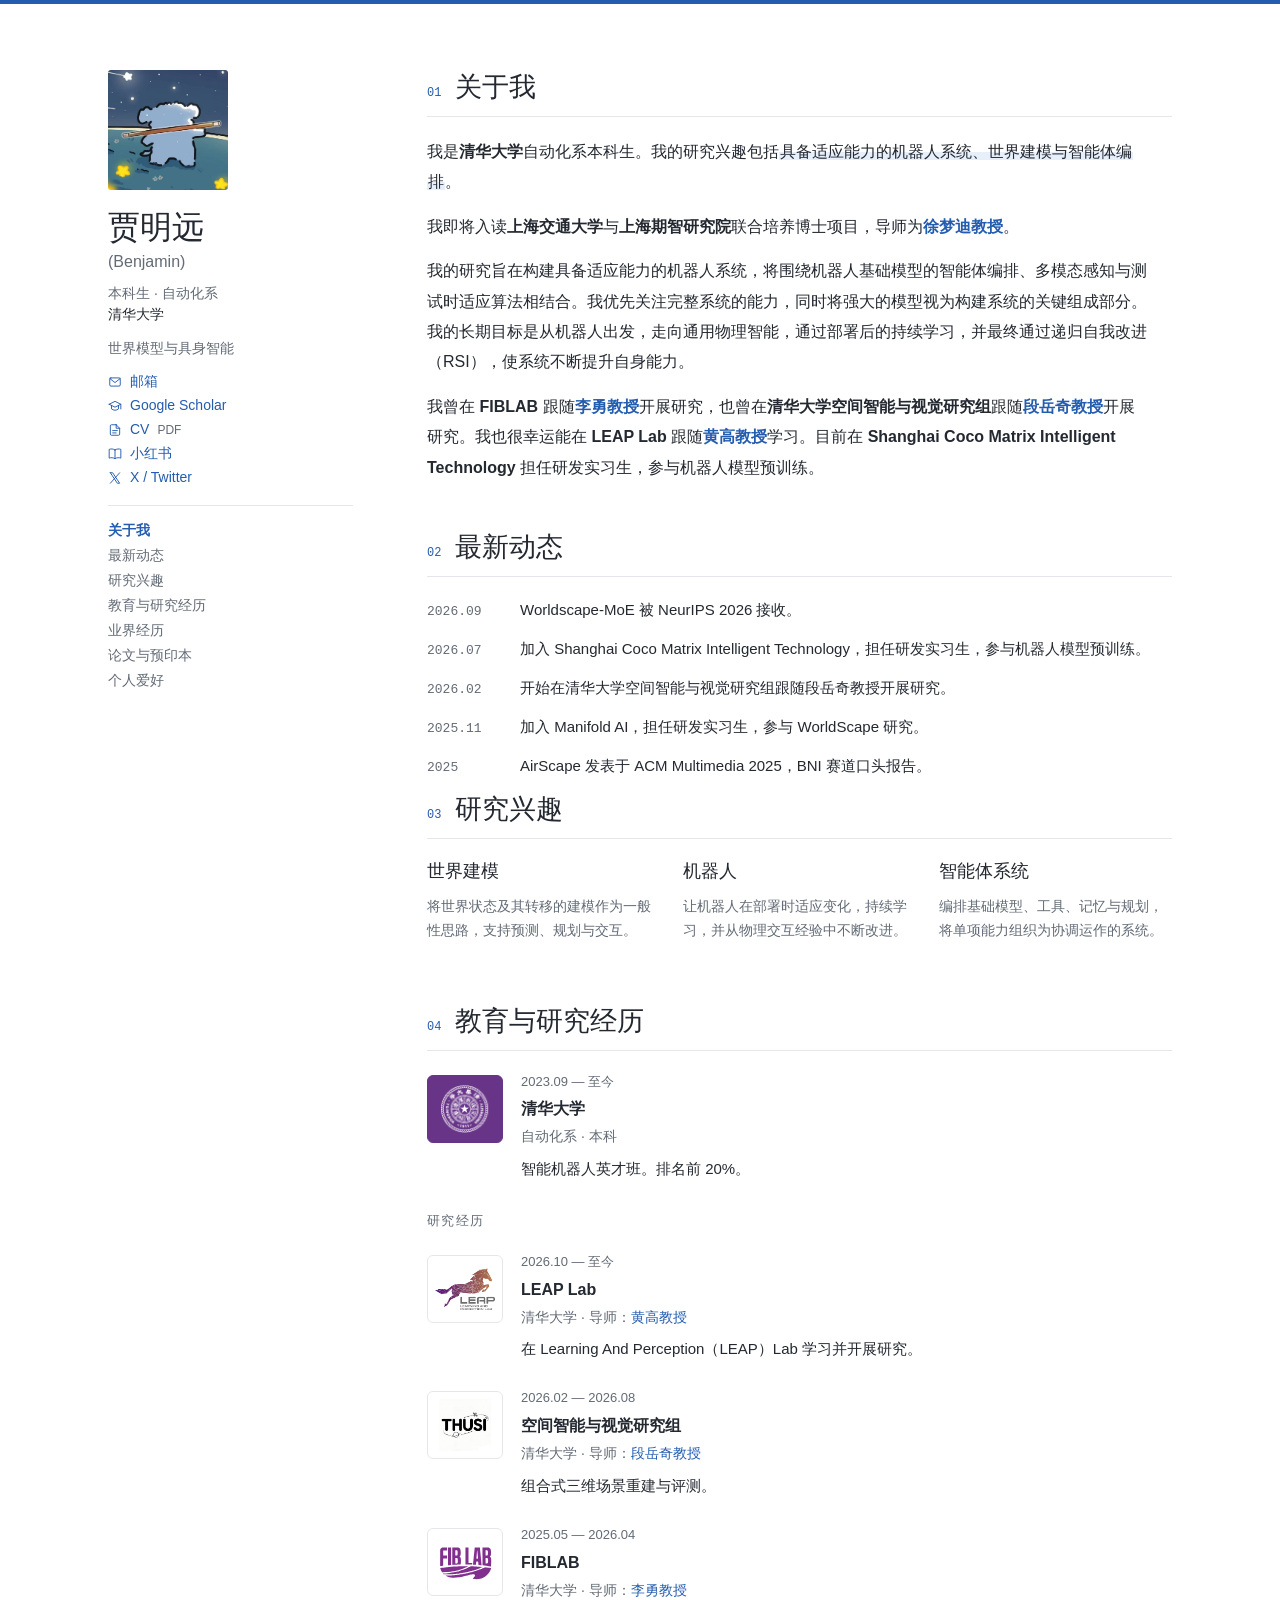
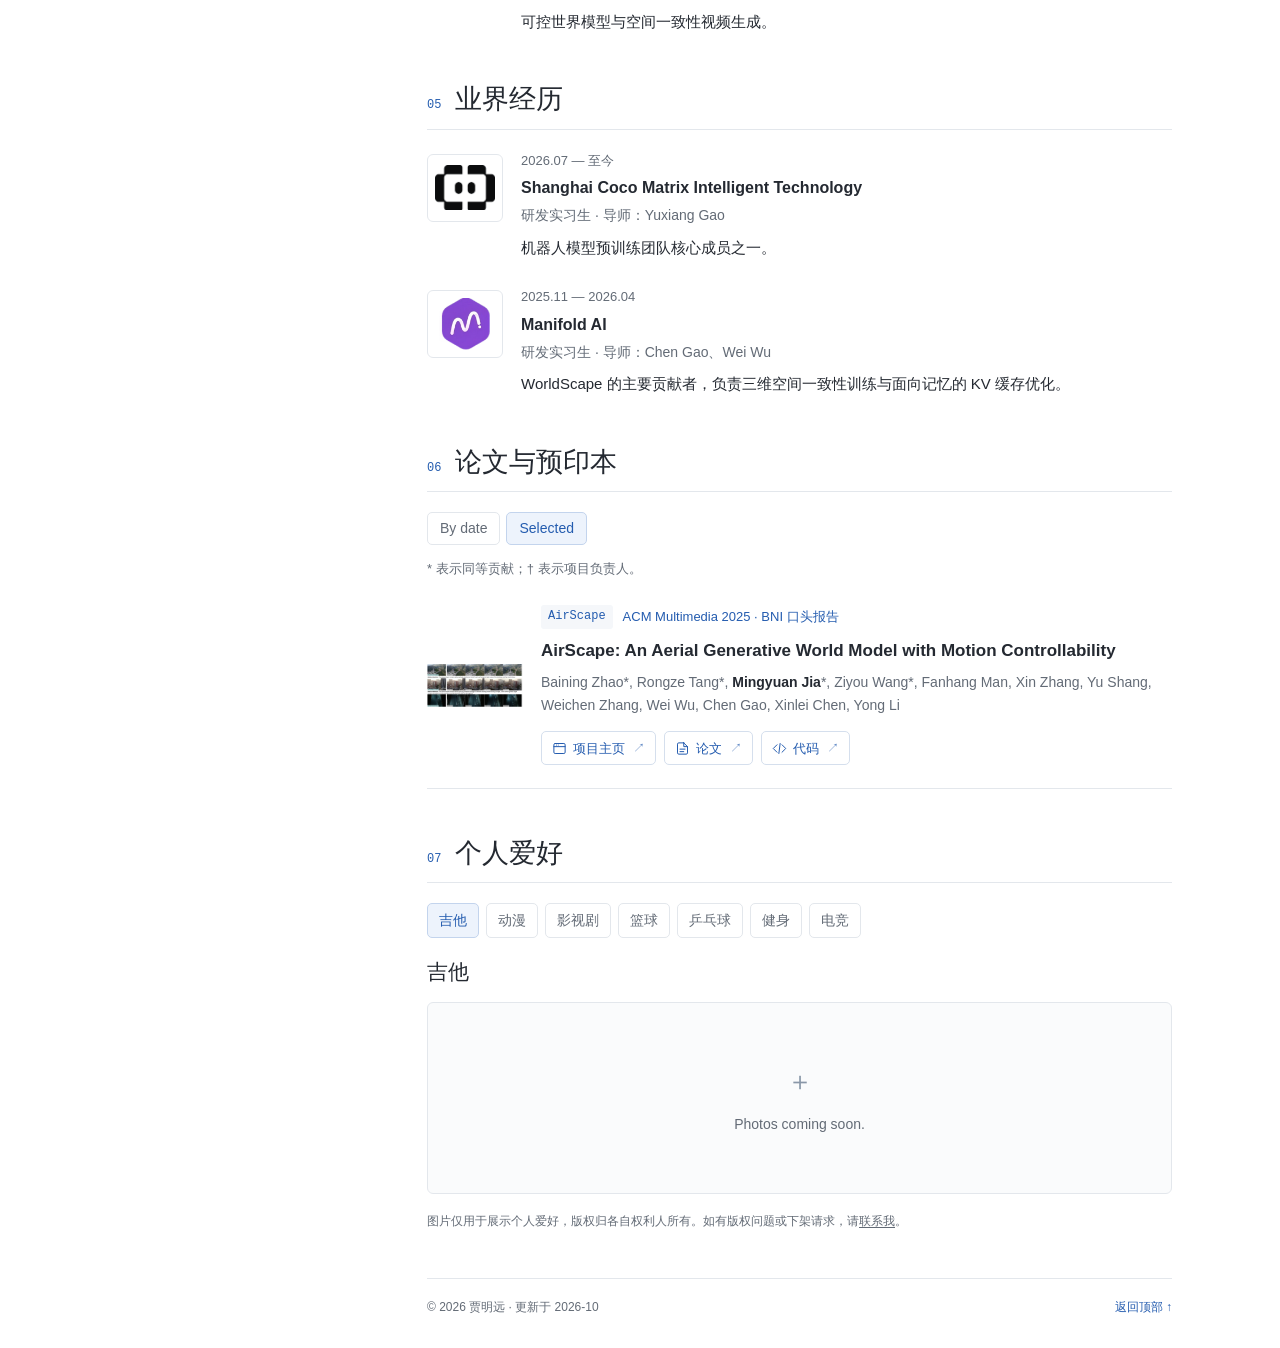
==== zh/index.html @ fd26ef91 "Refine three research interests and shorten descriptions" ====
<!doctype html>
<html lang="zh-CN">
<head>
<meta charset="utf-8"><meta name="viewport" content="width=device-width, initial-scale=1">
<title>Mingyuan Jia · 贾明远</title>
<meta name="description" content="Mingyuan Jia，清华大学自动化系本科生。研究方向：世界模型、具身智能、机器人与表征学习。">
<meta name="theme-color" content="#245caf">
<link rel="canonical" href="https://benjamin0227.github.io/zh/">
<link rel="alternate" hreflang="en" href="https://benjamin0227.github.io/"><link rel="alternate" hreflang="zh-CN" href="https://benjamin0227.github.io/zh/">
<link rel="alternate" hreflang="x-default" href="https://benjamin0227.github.io/">
<link rel="icon" href="../assets/favicon.png" type="image/png" sizes="192x192">
<link rel="icon" href="../favicon.ico" sizes="16x16 32x32 48x48">
<link rel="apple-touch-icon" href="../assets/apple-touch-icon.png" sizes="180x180">
<link rel="stylesheet" href="../assets/style.css?v=ad2fefcfde"><script src="../assets/site.js?v=748e7162e4" defer></script>
</head>
<body class="zh" id="top">
<a class="skip" href="#content">跳至正文</a>
<div class="layout">
<aside class="profile" aria-label="个人信息与导航">
<img class="portrait" src="../assets/portrait.jpg" width="120" height="120" alt="Mingyuan Jia">
<h1>贾明远<span class="preferred-name">(Benjamin)</span></h1>
<p class="bio">本科生 · 自动化系<br><strong>清华大学</strong></p>
<p class="focus">世界模型与具身智能</p>
<div class="contact"><a href="mailto:jmy23@mails.tsinghua.edu.cn"><svg class="contact-icon" viewBox="0 0 24 24" fill="none" stroke="currentColor" stroke-width="1.6" stroke-linecap="round" stroke-linejoin="round" aria-hidden="true" focusable="false"><rect x="3" y="5" width="18" height="14" rx="2"/><path d="m3 6 9 7 9-7"/></svg>邮箱</a><a href="https://scholar.google.com/citations?user=em5g4N8AAAAJ" target="_blank" rel="noopener noreferrer" title="Google Scholar ↗"><svg class="contact-icon" viewBox="0 0 24 24" fill="none" stroke="currentColor" stroke-width="1.6" stroke-linecap="round" stroke-linejoin="round" aria-hidden="true" focusable="false"><path d="m2 9 10-5 10 5-10 5-10-5Zm4 2v6c4 3 8 3 12 0v-6M22 9v8"/></svg>Google Scholar</a><a href="../assets/files/MingyuanJia-CV.pdf" target="_blank" rel="noopener noreferrer" title="CV · PDF ↗"><svg class="contact-icon" viewBox="0 0 24 24" fill="none" stroke="currentColor" stroke-width="1.6" stroke-linecap="round" stroke-linejoin="round" aria-hidden="true" focusable="false"><path d="M14 3H6a2 2 0 0 0-2 2v14a2 2 0 0 0 2 2h12a2 2 0 0 0 2-2V9l-6-6Zm0 0v6h6M8 13h8M8 17h6"/></svg>CV <span class="file-type">PDF</span></a><a href="https://www.xiaohongshu.com/user/profile/6916f0350000000032015033" target="_blank" rel="noopener noreferrer"><svg class="contact-icon" viewBox="0 0 24 24" fill="none" stroke="currentColor" stroke-width="1.6" stroke-linecap="round" stroke-linejoin="round" aria-hidden="true" focusable="false"><path d="M12 5C9 3 5 3 2 4v15c3-1 7-1 10 1 3-2 7-2 10-1V4c-3-1-7-1-10 1Zm0 0v15"/></svg>小红书</a><a href="https://x.com/nROweyUXqf3100" target="_blank" rel="noopener noreferrer"><svg class="contact-icon" viewBox="0 0 24 24" fill="none" stroke="currentColor" stroke-width="1.6" stroke-linecap="round" stroke-linejoin="round" aria-hidden="true" focusable="false"><path d="M4 3h4l12 18h-4L4 3Zm16 0L4 21"/></svg>X / Twitter</a></div>
<nav class="nav" aria-label="章节"><a href="#about">关于我</a><a href="#news">最新动态</a><a href="#interests">研究兴趣</a><a href="#education">教育与研究经历</a><a href="#industry">业界经历</a><a href="#publications">论文与预印本</a><a href="#hobbies">个人爱好</a></nav>
</aside>
<main id="content"><section class="section about" id="about" aria-labelledby="heading-about"><div class="section-head"><span class="num" aria-hidden="true">01</span><h2 id="heading-about">关于我</h2></div><p>我是<strong class="about-institution">清华大学</strong>自动化系本科生。我的研究兴趣包括<mark class="about-interest">具备适应能力的机器人系统、世界建模与智能体编排</mark>。</p><p>我即将入读<strong class="about-institution">上海交通大学</strong>与<strong class="about-institution">上海期智研究院</strong>联合培养博士项目，导师为<a class="about-person" href="https://www.mengdixu.me/" target="_blank" rel="noopener noreferrer">徐梦迪教授</a>。</p><p>我的研究旨在构建<em class="about-idea">具备适应能力的机器人系统</em>，将围绕机器人基础模型的<em class="about-idea">智能体编排</em>、多模态感知与测试时适应算法相结合。我优先关注完整系统的能力，同时将强大的模型视为构建系统的关键组成部分。我的长期目标是从机器人出发，走向通用物理智能，通过<em class="about-idea">部署后的持续学习</em>，并最终通过<em class="about-idea">递归自我改进（RSI）</em>，使系统不断提升自身能力。</p><p>我曾在 <strong class="about-institution">FIBLAB</strong> 跟随<a class="about-person" href="https://fi.ee.tsinghua.edu.cn/~liyong/" target="_blank" rel="noopener noreferrer">李勇教授</a>开展研究，也曾在<strong class="about-institution">清华大学空间智能与视觉研究组</strong>跟随<a class="about-person" href="https://duanyueqi.github.io/" target="_blank" rel="noopener noreferrer">段岳奇教授</a>开展研究。我也很幸运能在 <strong class="about-institution">LEAP Lab</strong> 跟随<a class="about-person" href="https://gaohuang-net.github.io/" target="_blank" rel="noopener noreferrer">黄高教授</a>学习。目前在 <strong class="about-institution">Shanghai Coco Matrix Intelligent Technology</strong> 担任研发实习生，参与机器人模型预训练。</p></section><section class="section news" id="news" aria-labelledby="heading-news"><div class="section-head"><span class="num" aria-hidden="true">02</span><h2 id="heading-news">最新动态</h2></div><ul class="news"><li><time>2026.09</time><p>Worldscape-MoE 被 NeurIPS 2026 接收。</p></li><li><time>2026.07</time><p>加入 Shanghai Coco Matrix Intelligent Technology，担任研发实习生，参与机器人模型预训练。</p></li><li><time>2026.02</time><p>开始在清华大学空间智能与视觉研究组跟随段岳奇教授开展研究。</p></li><li><time>2025.11</time><p>加入 Manifold AI，担任研发实习生，参与 WorldScape 研究。</p></li><li><time>2025</time><p>AirScape 发表于 ACM Multimedia 2025，BNI 赛道口头报告。</p></li></ul></section><section class="section interests" id="interests" aria-labelledby="heading-interests"><div class="section-head"><span class="num" aria-hidden="true">03</span><h2 id="heading-interests">研究兴趣</h2></div><div class="interest-grid"><article><h3>世界建模</h3><p>将世界状态及其转移的建模作为一般性思路，支持预测、规划与交互。</p></article><article><h3>机器人</h3><p>让机器人在部署时适应变化，持续学习，并从物理交互经验中不断改进。</p></article><article><h3>智能体系统</h3><p>编排基础模型、工具、记忆与规划，将单项能力组织为协调运作的系统。</p></article></div></section><section class="section education" id="education" aria-labelledby="heading-education"><div class="section-head"><span class="num" aria-hidden="true">04</span><h2 id="heading-education">教育与研究经历</h2></div><article class="entry"><a class="organization-logo organization-logo--tsinghua" href="https://www.tsinghua.edu.cn/" target="_blank" rel="noopener noreferrer" aria-label="清华大学"><img src="../assets/organizations/tsinghua.png" alt="清华大学标志" width="64" height="64"></a><div class="entry-details"><div class="date">2023.09 — 至今</div><h3>清华大学</h3><p class="subtitle">自动化系 · 本科</p><p>智能机器人英才班。排名前 20%。</p></div></article><h3 class="subheading">研究经历</h3><article class="entry"><a class="organization-logo" href="https://www.leaplab.ai/" target="_blank" rel="noopener noreferrer" aria-label="LEAP Lab"><img src="../assets/organizations/leaplab.png" alt="LEAP Lab标志" width="64" height="64"></a><div class="entry-details"><div class="date">2026.10 — 至今</div><h3>LEAP Lab</h3><p class="subtitle">清华大学 · 导师：<a href="https://gaohuang-net.github.io/" target="_blank" rel="noopener noreferrer">黄高教授</a></p><p>在 Learning And Perception（LEAP）Lab 学习并开展研究。</p></div></article><article class="entry"><a class="organization-logo" href="https://github.com/THU-SI" target="_blank" rel="noopener noreferrer" aria-label="空间智能与视觉研究组"><img src="../assets/organizations/thu-si.png" alt="空间智能与视觉研究组标志" width="64" height="64"></a><div class="entry-details"><div class="date">2026.02 — 2026.08</div><h3>空间智能与视觉研究组</h3><p class="subtitle">清华大学 · 导师：<a href="https://duanyueqi.github.io/" target="_blank" rel="noopener noreferrer">段岳奇教授</a></p><p>组合式三维场景重建与评测。</p></div></article><article class="entry"><a class="organization-logo" href="https://fi.ee.tsinghua.edu.cn/" target="_blank" rel="noopener noreferrer" aria-label="FIBLAB"><img src="../assets/organizations/fiblab.svg" alt="FIBLAB标志" width="64" height="64"></a><div class="entry-details"><div class="date">2025.05 — 2026.04</div><h3>FIBLAB</h3><p class="subtitle">清华大学 · 导师：<a href="https://fi.ee.tsinghua.edu.cn/~liyong/" target="_blank" rel="noopener noreferrer">李勇教授</a></p><p>可控世界模型与空间一致性视频生成。</p></div></article></section><section class="section industry" id="industry" aria-labelledby="heading-industry"><div class="section-head"><span class="num" aria-hidden="true">05</span><h2 id="heading-industry">业界经历</h2></div><article class="entry"><a class="organization-logo" href="https://www.ccmtrx.com/" target="_blank" rel="noopener noreferrer" aria-label="Shanghai Coco Matrix Intelligent Technology"><img src="../assets/organizations/coco-matrix.png" alt="Shanghai Coco Matrix Intelligent Technology标志" width="64" height="64"></a><div class="entry-details"><div class="date">2026.07 — 至今</div><h3>Shanghai Coco Matrix Intelligent Technology</h3><p class="subtitle">研发实习生 · 导师：Yuxiang Gao</p><p>机器人模型预训练团队核心成员之一。</p></div></article><article class="entry"><a class="organization-logo" href="https://manifoldai.cn/" target="_blank" rel="noopener noreferrer" aria-label="Manifold AI"><img src="../assets/organizations/manifold.png" alt="Manifold AI标志" width="64" height="64"></a><div class="entry-details"><div class="date">2025.11 — 2026.04</div><h3>Manifold AI</h3><p class="subtitle">研发实习生 · 导师：Chen Gao、Wei Wu</p><p>WorldScape 的主要贡献者，负责三维空间一致性训练与面向记忆的 KV 缓存优化。</p></div></article></section><section class="section publications" id="publications" aria-labelledby="heading-publications"><div class="section-head"><span class="num" aria-hidden="true">06</span><h2 id="heading-publications">论文与预印本</h2></div><div class="publication-controls" role="group" aria-label="Publication view" hidden><button type="button" data-publication-view="date" aria-pressed="false">By date</button><button type="button" data-publication-view="selected" aria-pressed="false">Selected</button></div><p class="legend">* 表示同等贡献；† 表示项目负责人。</p><div class="publication-list" data-default-view="selected"><article class="paper" data-selected="false" data-selected-order="100"><a class="paper-figure" href="../assets/papers/worldscape.webp" target="_blank" rel="noopener" aria-label="WorldScape · 查看论文配图"><img src="../assets/papers/worldscape.webp" alt="WorldScape 概览图" width="1000" height="338" loading="lazy"></a><div class="paper-details"><div class="paper-top"><span class="paper-key">WorldScape</span><span class="venue">2026 · 研究稿件</span></div><h3>Efficient Real-Time Interactive World Modeling with Versatile Control</h3><p class="authors">Yu Meng*, Chen Gao†, Baining Zhao*, <strong>Mingyuan Jia</strong>*, Rongze Tang, Ziyou Wang, Jianjie Fang, Wan Qin, Yingshan Lei, Jiaao Tang, Jiaao Li, Xin Zhang, Yu Shang, Wei Wu, Xinlei Chen, Xiao-Ping Zhang, Yong Li</p></div></article><article class="paper" data-selected="false" data-selected-order="100"><a class="paper-figure" href="../assets/papers/worldscape-moe.webp" target="_blank" rel="noopener" aria-label="Worldscape-MoE · 查看论文配图"><img src="../assets/papers/worldscape-moe.webp" alt="Worldscape-MoE 概览图" width="1000" height="609" loading="lazy"></a><div class="paper-details"><div class="paper-top"><span class="paper-key">Worldscape-MoE</span><span class="venue">NeurIPS 2026</span></div><h3><a class="paper-title-link" href="https://worldscape-moe.com/" target="_blank" rel="noopener noreferrer" aria-label="Worldscape-MoE: A Unified Mixture-of-Experts World Model for Scalable Heterogeneous Action Control (在新标签页打开)">Worldscape-MoE: A Unified Mixture-of-Experts World Model for Scalable Heterogeneous Action Control</a></h3><p class="authors">Jianjie Fang†*, Yongyan Xu*, Ziyou Wang*, Yuchao Huang, Zhaolu Wang, Rongze Tang, <strong>Mingyuan Jia</strong>, Baining Zhao, Weichen Zhang, Xin Zhang, Haisheng Su, Yu Shang, Chen Gao, Wei Wu, Xinlei Chen, Yong Li</p><div class="paper-links"><a class="resource-link" href="https://worldscape-moe.com/" target="_blank" rel="noopener noreferrer" aria-label="Worldscape-MoE · 项目主页 (在新标签页打开)"><svg class="contact-icon" viewBox="0 0 24 24" fill="none" stroke="currentColor" stroke-width="1.6" stroke-linecap="round" stroke-linejoin="round" aria-hidden="true" focusable="false"><rect x="3" y="4" width="18" height="16" rx="2"/><path d="M3 9h18M7 6.5h.01M10 6.5h.01"/></svg><span>项目主页</span><span class="external-mark" aria-hidden="true">↗</span></a><a class="resource-link" href="https://arxiv.org/abs/2607.03964" target="_blank" rel="noopener noreferrer" aria-label="Worldscape-MoE · 论文 (在新标签页打开)"><svg class="contact-icon" viewBox="0 0 24 24" fill="none" stroke="currentColor" stroke-width="1.6" stroke-linecap="round" stroke-linejoin="round" aria-hidden="true" focusable="false"><path d="M14 3H6a2 2 0 0 0-2 2v14a2 2 0 0 0 2 2h12a2 2 0 0 0 2-2V9l-6-6Zm0 0v6h6M8 13h8M8 17h6"/></svg><span>论文</span><span class="external-mark" aria-hidden="true">↗</span></a><a class="resource-link" href="https://github.com/EmbodiedCity/Worldscape-MoE.code" target="_blank" rel="noopener noreferrer" aria-label="Worldscape-MoE · 代码 (在新标签页打开)"><svg class="contact-icon" viewBox="0 0 24 24" fill="none" stroke="currentColor" stroke-width="1.6" stroke-linecap="round" stroke-linejoin="round" aria-hidden="true" focusable="false"><path d="m8 6-6 6 6 6m8-12 6 6-6 6m-3-14-2 16"/></svg><span>代码</span><span class="external-mark" aria-hidden="true">↗</span></a></div></div></article><article class="paper" data-selected="false" data-selected-order="100"><a class="paper-figure" href="../assets/papers/replicateanyscene.webp" target="_blank" rel="noopener" aria-label="ReplicateAnyScene · 查看论文配图"><img src="../assets/papers/replicateanyscene.webp" alt="ReplicateAnyScene 概览图" width="938" height="535" loading="lazy"></a><div class="paper-details"><div class="paper-top"><span class="paper-key">ReplicateAnyScene</span><span class="venue">2026 · 研究稿件</span></div><h3>ReplicateAnyScene: Zero-Shot Video-to-3D Composition via Textual-Visual-Spatial Alignment</h3><p class="authors">Mingyu Dong*, Chong Xia*, <strong>Mingyuan Jia</strong>*, Weichen Lyu, Long Xu, Zheng Zhu, Yueqi Duan</p></div></article><article class="paper" data-selected="true" data-selected-order="1"><a class="paper-figure" href="../assets/papers/airscape.webp" target="_blank" rel="noopener" aria-label="AirScape · 查看论文配图"><img src="../assets/papers/airscape.webp" alt="AirScape 概览图" width="1000" height="452" loading="lazy"></a><div class="paper-details"><div class="paper-top"><span class="paper-key">AirScape</span><span class="venue">ACM Multimedia 2025 · BNI 口头报告</span></div><h3><a class="paper-title-link" href="https://embodiedcity.github.io/AirScape/" target="_blank" rel="noopener noreferrer" aria-label="AirScape: An Aerial Generative World Model with Motion Controllability (在新标签页打开)">AirScape: An Aerial Generative World Model with Motion Controllability</a></h3><p class="authors">Baining Zhao*, Rongze Tang*, <strong>Mingyuan Jia</strong>*, Ziyou Wang*, Fanhang Man, Xin Zhang, Yu Shang, Weichen Zhang, Wei Wu, Chen Gao, Xinlei Chen, Yong Li</p><div class="paper-links"><a class="resource-link" href="https://embodiedcity.github.io/AirScape/" target="_blank" rel="noopener noreferrer" aria-label="AirScape · 项目主页 (在新标签页打开)"><svg class="contact-icon" viewBox="0 0 24 24" fill="none" stroke="currentColor" stroke-width="1.6" stroke-linecap="round" stroke-linejoin="round" aria-hidden="true" focusable="false"><rect x="3" y="4" width="18" height="16" rx="2"/><path d="M3 9h18M7 6.5h.01M10 6.5h.01"/></svg><span>项目主页</span><span class="external-mark" aria-hidden="true">↗</span></a><a class="resource-link" href="https://arxiv.org/abs/2507.08885" target="_blank" rel="noopener noreferrer" aria-label="AirScape · 论文 (在新标签页打开)"><svg class="contact-icon" viewBox="0 0 24 24" fill="none" stroke="currentColor" stroke-width="1.6" stroke-linecap="round" stroke-linejoin="round" aria-hidden="true" focusable="false"><path d="M14 3H6a2 2 0 0 0-2 2v14a2 2 0 0 0 2 2h12a2 2 0 0 0 2-2V9l-6-6Zm0 0v6h6M8 13h8M8 17h6"/></svg><span>论文</span><span class="external-mark" aria-hidden="true">↗</span></a><a class="resource-link" href="https://github.com/EmbodiedCity/AirScape.code" target="_blank" rel="noopener noreferrer" aria-label="AirScape · 代码 (在新标签页打开)"><svg class="contact-icon" viewBox="0 0 24 24" fill="none" stroke="currentColor" stroke-width="1.6" stroke-linecap="round" stroke-linejoin="round" aria-hidden="true" focusable="false"><path d="m8 6-6 6 6 6m8-12 6 6-6 6m-3-14-2 16"/></svg><span>代码</span><span class="external-mark" aria-hidden="true">↗</span></a></div></div></article></div><p class="publication-empty" hidden>No selected publications yet.</p></section><section class="section hobbies" id="hobbies" aria-labelledby="heading-hobbies"><div class="section-head"><span class="num" aria-hidden="true">07</span><h2 id="heading-hobbies">个人爱好</h2></div><div class="hobby-tabs" role="tablist" aria-label="Hobbies"><button type="button" role="tab" id="hobby-tab-guitar" aria-controls="hobby-panel-guitar" aria-selected="true" tabindex="0">吉他</button><button type="button" role="tab" id="hobby-tab-anime" aria-controls="hobby-panel-anime" aria-selected="false" tabindex="-1">动漫</button><button type="button" role="tab" id="hobby-tab-film-tv" aria-controls="hobby-panel-film-tv" aria-selected="false" tabindex="-1">影视剧</button><button type="button" role="tab" id="hobby-tab-basketball" aria-controls="hobby-panel-basketball" aria-selected="false" tabindex="-1">篮球</button><button type="button" role="tab" id="hobby-tab-table-tennis" aria-controls="hobby-panel-table-tennis" aria-selected="false" tabindex="-1">乒乓球</button><button type="button" role="tab" id="hobby-tab-fitness" aria-controls="hobby-panel-fitness" aria-selected="false" tabindex="-1">健身</button><button type="button" role="tab" id="hobby-tab-esports" aria-controls="hobby-panel-esports" aria-selected="false" tabindex="-1">电竞</button></div><div class="hobby-panel" role="tabpanel" id="hobby-panel-guitar" aria-labelledby="hobby-tab-guitar" tabindex="0"><h3>吉他</h3><div class="hobby-stage"><div class="hobby-empty"><span aria-hidden="true">＋</span><p>Photos coming soon.</p></div><div class="hobby-pagination"><button type="button" data-step="-1" aria-label="Previous photo" disabled>‹</button><span class="hobby-count" role="status" aria-live="polite">0 / 0</span><button type="button" data-step="1" aria-label="Next photo" disabled>›</button></div></div></div><div class="hobby-panel" role="tabpanel" id="hobby-panel-anime" aria-labelledby="hobby-tab-anime" tabindex="0" hidden><h3>动漫</h3><div class="hobby-stage"><figure class="hobby-slide"><img src="../assets/hobbies/bocchi-the-rock.png" alt="孤独摇滚乐队成员" loading="lazy"></figure><figure class="hobby-slide" hidden><img src="../assets/hobbies/sword-art-online.png" alt="刀剑神域插画" loading="lazy"></figure><div class="hobby-pagination"><button type="button" data-step="-1" aria-label="Previous photo" disabled>‹</button><span class="hobby-count" role="status" aria-live="polite">1 / 2</span><button type="button" data-step="1" aria-label="Next photo" disabled>›</button></div></div></div><div class="hobby-panel" role="tabpanel" id="hobby-panel-film-tv" aria-labelledby="hobby-tab-film-tv" tabindex="0" hidden><h3>影视剧</h3><div class="hobby-stage"><figure class="hobby-slide"><img src="../assets/hobbies/person-of-interest.png" alt="疑犯追踪角色海报" loading="lazy"></figure><figure class="hobby-slide" hidden><img src="../assets/hobbies/interstellar.png" alt="星际穿越冰雪星球上的宇航员" loading="lazy"></figure><div class="hobby-pagination"><button type="button" data-step="-1" aria-label="Previous photo" disabled>‹</button><span class="hobby-count" role="status" aria-live="polite">1 / 2</span><button type="button" data-step="1" aria-label="Next photo" disabled>›</button></div></div></div><div class="hobby-panel" role="tabpanel" id="hobby-panel-basketball" aria-labelledby="hobby-tab-basketball" tabindex="0" hidden><h3>篮球</h3><div class="hobby-stage"><div class="hobby-empty"><span aria-hidden="true">＋</span><p>Photos coming soon.</p></div><div class="hobby-pagination"><button type="button" data-step="-1" aria-label="Previous photo" disabled>‹</button><span class="hobby-count" role="status" aria-live="polite">0 / 0</span><button type="button" data-step="1" aria-label="Next photo" disabled>›</button></div></div></div><div class="hobby-panel" role="tabpanel" id="hobby-panel-table-tennis" aria-labelledby="hobby-tab-table-tennis" tabindex="0" hidden><h3>乒乓球</h3><div class="hobby-stage"><div class="hobby-empty"><span aria-hidden="true">＋</span><p>Photos coming soon.</p></div><div class="hobby-pagination"><button type="button" data-step="-1" aria-label="Previous photo" disabled>‹</button><span class="hobby-count" role="status" aria-live="polite">0 / 0</span><button type="button" data-step="1" aria-label="Next photo" disabled>›</button></div></div></div><div class="hobby-panel" role="tabpanel" id="hobby-panel-fitness" aria-labelledby="hobby-tab-fitness" tabindex="0" hidden><h3>健身</h3><div class="hobby-stage"><div class="hobby-empty"><span aria-hidden="true">＋</span><p>Photos coming soon.</p></div><div class="hobby-pagination"><button type="button" data-step="-1" aria-label="Previous photo" disabled>‹</button><span class="hobby-count" role="status" aria-live="polite">0 / 0</span><button type="button" data-step="1" aria-label="Next photo" disabled>›</button></div></div></div><div class="hobby-panel" role="tabpanel" id="hobby-panel-esports" aria-labelledby="hobby-tab-esports" tabindex="0" hidden><h3>电竞</h3><div class="hobby-stage"><figure class="hobby-slide"><img src="../assets/hobbies/valorant.png" alt="无畏契约角色插画" loading="lazy"></figure><figure class="hobby-slide" hidden><img src="../assets/hobbies/league-of-legends.png" alt="英雄联盟角色插画" loading="lazy"></figure><figure class="hobby-slide" hidden><img src="../assets/hobbies/wuthering-waves.png" alt="鸣潮角色插画" loading="lazy"></figure><div class="hobby-pagination"><button type="button" data-step="-1" aria-label="Previous photo" disabled>‹</button><span class="hobby-count" role="status" aria-live="polite">1 / 3</span><button type="button" data-step="1" aria-label="Next photo" disabled>›</button></div></div></div><p class="hobby-notice">图片仅用于展示个人爱好，版权归各自权利人所有。如有版权问题或下架请求，请<a href="mailto:jmy23@mails.tsinghua.edu.cn">联系我</a>。</p></section>
<footer><span>© 2026 贾明远 · 更新于 2026-10</span><a href="#top">返回顶部 ↑</a></footer>
</main></div></body></html>
---- assets/style.css ----
:root{--ink:#242931;--muted:#636b76;--blue:#245caf;--line:#e3e7ec;--soft:#f5f7fa;--serif:Georgia,'Songti SC','Noto Serif CJK SC',serif;--sans:-apple-system,BlinkMacSystemFont,'Segoe UI','PingFang SC','Microsoft YaHei',sans-serif}*{box-sizing:border-box}html{scroll-behavior:smooth;scroll-padding-top:35px}body{margin:0;background:#fff;color:var(--ink);font:16px/1.75 var(--sans);border-top:4px solid var(--blue)}a{color:var(--blue);text-decoration:none;text-underline-offset:4px}a:hover{text-decoration:underline}a:focus-visible,button:focus-visible{outline:2px solid var(--blue);outline-offset:5px}.skip{position:absolute;left:20px;top:-100px;background:white;z-index:10;padding:8px}.skip:focus{top:8px}.layout{max-width:1140px;margin:auto;display:grid;grid-template-columns:245px minmax(0,1fr);gap:74px;padding:66px 38px 0}.profile{position:sticky;top:40px;align-self:start}.portrait{width:120px;height:120px;object-fit:cover;display:block;border-radius:3px;margin:0 0 22px}h1{font:normal 32px/1.25 var(--serif);margin:0 0 13px;letter-spacing:-.8px}.bio{font-size:14px;line-height:1.8;color:var(--muted);margin:0}.bio strong{color:var(--ink);font-weight:500}.focus{font-size:14px;color:var(--muted);line-height:1.65;margin:18px 0}.contact{display:flex;flex-direction:column;align-items:flex-start;gap:6px;font-size:14px}.nav{border-top:1px solid var(--line);padding-top:21px;margin-top:25px;display:flex;flex-direction:column;gap:8px;font-size:14px}.nav a{color:var(--muted);width:fit-content}.nav a:hover,.nav a.active{color:var(--blue)}.nav a.active{font-weight:600}.languages{display:flex;gap:0;align-items:center;font-size:14px;margin-top:30px}.languages a,.languages span{padding:3px 10px;border:1px solid var(--line)}.languages a:first-child,.languages span:first-child{border-radius:4px 0 0 4px}.languages a:last-child,.languages span:last-child{border-radius:0 4px 4px 0;border-left:0}.languages span{background:var(--blue);border-color:var(--blue);color:white}.section{margin-bottom:47px;scroll-margin-top:35px}.section-head{display:flex;align-items:baseline;gap:14px;border-bottom:1px solid var(--line);padding-bottom:11px;margin-bottom:20px}.section-head .num{font:12px/1.5 ui-monospace,SFMono-Regular,monospace;color:var(--blue)}h2{font:normal 27px/1.3 var(--serif);margin:0}p{margin:0 0 14px}.about p{max-width:720px}.news{list-style:none;padding:0;margin:0}.news li{display:grid;grid-template-columns:78px minmax(0,1fr);gap:15px;margin-bottom:12px}.news time{font:13px/1.85 ui-monospace,SFMono-Regular,monospace;color:var(--muted);padding-top:3px}.news p{margin:0;font-size:15px}.entry{position:relative;margin:0 0 25px;padding-left:18px;border-left:2px solid var(--line)}.entry h3{font-size:16px;line-height:1.5;margin:4px 0 3px;font-weight:600}.entry .date{font-size:13px;color:var(--muted)}.entry .subtitle{font-size:14px;color:var(--muted);margin:0 0 7px}.entry p{font-size:15px;margin:0}.subheading{font-size:13px;text-transform:uppercase;letter-spacing:1.3px;color:var(--muted);margin:28px 0 18px;font-weight:500}.paper{padding:0 0 23px;margin-bottom:24px;border-bottom:1px solid var(--line)}.paper:last-child{border-bottom:0;margin-bottom:0;padding-bottom:0}.paper-top{display:flex;align-items:center;gap:10px;flex-wrap:wrap;font-size:13px;margin-bottom:9px}.paper-key{font:12px/1.6 ui-monospace,SFMono-Regular,monospace;background:var(--soft);color:var(--blue);padding:2px 7px;border-radius:3px}.venue{color:var(--blue)}.paper h3{font-size:17px;line-height:1.5;margin:0 0 8px;font-weight:600}.authors{font-size:14px;line-height:1.65;color:var(--muted);margin-bottom:8px}.authors strong{font-weight:600;color:var(--ink)}.summary{font-size:15px;margin-bottom:10px}.paper-links{display:flex;gap:14px;font-size:13px;align-items:center;flex-wrap:wrap}.role{font-size:13px;color:var(--muted)}.legend{font-size:13px;color:var(--muted);margin-top:-7px;margin-bottom:25px}.interest-grid{display:grid;grid-template-columns:repeat(3,minmax(0,1fr));gap:23px}.interest-grid h3{font:normal 18px/1.4 var(--serif);margin:0 0 9px}.interest-grid p{font-size:14px;line-height:1.75;color:var(--muted)}footer{border-top:1px solid var(--line);padding:18px 0 30px;color:var(--muted);font-size:12px;display:flex;justify-content:space-between;gap:10px}.zh h1,.zh h2{letter-spacing:0}.zh .about{line-height:1.9}@media(min-width:1400px){.layout{padding-top:80px}}@media(max-width:850px){.layout{gap:37px;padding:40px 25px 0;grid-template-columns:205px minmax(0,1fr)}.interest-grid{grid-template-columns:1fr;gap:5px}}@media(max-width:650px){html{scroll-padding-top:18px}.layout{display:block;padding:28px 22px 0}.profile{position:static;display:grid;grid-template-columns:1fr 86px;gap:0 18px;margin-bottom:38px}.portrait{grid-column:2;grid-row:1/5;width:86px;height:86px;margin:0;align-self:start}h1{grid-column:1;font-size:30px}.bio,.focus,.contact{grid-column:1}.focus{margin:10px 0}.nav{grid-column:1/-1;flex-direction:row;flex-wrap:wrap;gap:7px 18px;margin-top:19px;padding-top:15px}.languages{grid-column:1/-1;margin-top:18px}.section{margin-bottom:36px}h2{font-size:25px}.news li{grid-template-columns:65px minmax(0,1fr);gap:10px}.interest-grid{grid-template-columns:1fr}.section-head{gap:11px}.paper h3{font-size:16px}footer{flex-wrap:wrap}}@media(prefers-reduced-motion:reduce){html{scroll-behavior:auto}}@media print{.layout{display:block;padding:0}.profile{position:static}.nav,.languages,.skip{display:none}.portrait{float:right}.section{break-inside:avoid}a{color:inherit}.paper{break-inside:avoid}body{font-size:12px;border:0}}

.contact a{display:inline-flex;align-items:center;gap:5px}.contact-icon{width:16px;height:16px;flex:none}.file-type{font-size:12px;color:var(--muted)}

/* Resource links share a quiet visual language with the profile links. */
.contact{gap:6px}.contact a{min-height:28px;border-bottom:1px solid transparent}.contact a:hover{border-color:var(--blue);text-decoration:none}
.paper-title-link{color:var(--ink);text-decoration:underline;text-decoration-color:transparent;text-decoration-thickness:1px;transition:color .15s,text-decoration-color .15s}.paper-title-link:hover{color:var(--blue);text-decoration-color:var(--blue)}
.paper .role{margin:0 0 12px}.paper-links{gap:8px}.resource-link{display:inline-flex;align-items:center;gap:6px;min-height:34px;padding:4px 10px;border:1px solid #d5dfed;border-radius:5px;font-size:13px;line-height:1.5;color:var(--blue);background:#fff;transition:background .15s,border-color .15s}.resource-link:hover{background:#edf3fc;border-color:var(--blue);text-decoration:none}.resource-link .contact-icon{width:15px;height:15px}.external-mark{font-size:12px;opacity:.7;margin-left:2px}.resource-link:focus-visible{outline-offset:3px}@media(prefers-reduced-motion:reduce){.resource-link,.paper-title-link{transition:none}}

.paper{display:grid;grid-template-columns:145px minmax(0,1fr);gap:20px;align-items:start}.paper-details{min-width:0}.paper-figure{display:flex;align-items:center;justify-content:center;min-height:0;margin-top:3px;padding:4px;border:1px solid var(--line);border-radius:6px;background:#fff;transition:border-color .15s}.paper-figure:hover{border-color:var(--blue)}.paper-figure img{display:block;width:100%;height:auto;max-height:105px;object-fit:contain}.paper .authors{margin-bottom:14px}@media(min-width:651px) and (max-width:1000px){.paper{grid-template-columns:120px minmax(0,1fr);gap:16px}}@media(max-width:650px){.paper{grid-template-columns:1fr;gap:15px}.paper-figure{width:min(100%,180px);min-height:0;padding:4px}.paper-figure img{max-height:110px}}

.contact .contact-icon{width:1em;height:1em;flex:0 0 1em}.contact a{gap:8px;line-height:1.5}

@media(min-width:651px){.profile{position:sticky;top:40px;max-height:calc(100dvh - 60px);overflow-y:auto;padding-bottom:5px}}

.about-institution{font-weight:600}.about-person{color:var(--blue);font-weight:600}.about-interest{color:inherit;background:linear-gradient(transparent 55%,#e7effb 55%);padding:0 .06em;box-decoration-break:clone;-webkit-box-decoration-break:clone}.about-idea{font-style:italic}.zh .about-idea{font-style:normal;font-weight:500}

.entry{display:grid;grid-template-columns:76px minmax(0,1fr);gap:18px;padding-left:0;border-left:0;align-items:start}.entry-details{min-width:0}.organization-logo{display:flex;align-items:center;justify-content:center;width:76px;height:68px;margin-top:4px;padding:7px;border:1px solid var(--line);border-radius:6px;background:#fff}.organization-logo img{display:block;width:100%;height:100%;object-fit:contain}.organization-logo:hover{border-color:var(--blue)}.organization-logo--tsinghua{background:#683488;border-color:#683488;padding:9px}.organization-logo--tsinghua img{width:48px;height:48px}@media(max-width:650px){.entry{grid-template-columns:54px minmax(0,1fr);gap:13px}.organization-logo{width:54px;height:54px;padding:5px}.organization-logo--tsinghua img{width:40px;height:40px}}

.organization-logo--tsinghua img{object-fit:cover;object-position:left}

/* Keep contact links stacked and thumbnails subordinate at every screen size. */
.profile .contact{display:grid;grid-template-columns:minmax(0,1fr);justify-items:start;gap:6px}.profile .contact>a{grid-column:1;white-space:nowrap}.profile .contact .contact-icon{width:1em;height:1em}
.publication-list .paper{grid-template-columns:96px minmax(0,1fr);gap:18px}.publication-list .paper-figure{width:96px;height:76px;min-height:0;margin-top:0;align-self:center;padding:0;border:0;background:transparent}.publication-list .paper-figure img{width:96px;height:76px;max-height:76px;object-fit:contain}
.publication-controls{display:flex;gap:6px;margin:0 0 20px}.publication-controls button{font:inherit;font-size:14px;line-height:1.5;cursor:pointer;border:1px solid var(--line);border-radius:5px;padding:5px 12px;background:white;color:var(--muted)}.publication-controls button[aria-pressed="true"]{color:var(--blue);background:#edf3fc;border-color:#c3d4ed}.publication-controls button:hover{border-color:var(--blue)}[hidden]{display:none!important}

@media(max-width:650px){.publication-list .paper{grid-template-columns:76px minmax(0,1fr);gap:14px}.publication-list .paper-figure,.publication-list .paper-figure img{width:76px;height:64px;max-height:64px}}

.hobby-tabs{display:flex;gap:7px;flex-wrap:wrap;margin-bottom:20px}.hobby-tabs button{font:inherit;font-size:14px;line-height:1.5;border:1px solid var(--line);background:#fff;border-radius:5px;padding:6px 11px;color:var(--muted);cursor:pointer}.hobby-tabs button[aria-selected="true"]{color:var(--blue);border-color:#c3d4ed;background:#edf3fc}.hobby-panel h3{font:normal 21px/1.4 var(--serif);margin:0 0 14px}.hobby-stage{background:#fafbfc;border:1px solid var(--line);border-radius:6px;overflow:hidden}.hobby-empty{min-height:190px;display:flex;flex-direction:column;align-items:center;justify-content:center;color:var(--muted);gap:8px}.hobby-empty>span{font-size:26px;font-weight:300;color:#8997a8}.hobby-empty p{font-size:14px;margin:0}.hobby-slide{margin:0}.hobby-slide img{display:block;width:100%;height:320px;object-fit:contain}.hobby-slide figcaption{padding:8px 14px;font-size:14px;color:var(--muted)}.hobby-slide figcaption:empty{display:none}.hobby-pagination{display:flex;align-items:center;justify-content:flex-end;gap:15px;margin-top:12px}.hobby-pagination button{width:36px;height:32px;border:1px solid var(--line);border-radius:4px;background:#fff;color:var(--blue);font-size:19px;cursor:pointer}.hobby-pagination button:disabled{color:#aeb7c3;cursor:default;background:#fafbfc}.hobby-count{font-size:13px;color:var(--muted);font-variant-numeric:tabular-nums}@media(max-width:650px){.hobby-slide img{height:230px}.hobby-empty{min-height:150px}}

.preferred-name{display:block;font:normal 16px/1.5 var(--sans);letter-spacing:0;color:var(--muted);margin-top:6px}

/* Slightly tighter rhythm in the upper profile. */
.profile .portrait{margin-bottom:17px}.profile h1{margin-bottom:10px}.profile .preferred-name{line-height:1.35;margin-top:4px}.profile .bio{line-height:1.55}.profile .focus{line-height:1.5;margin:12px 0}.profile .contact{gap:4px}.profile .contact>a{min-height:26px}.profile .nav{margin-top:20px}@media(max-width:650px){.profile .portrait{margin-bottom:0}.profile .focus{margin:8px 0}.profile .nav{margin-top:16px}}

/* Compact links with independent desktop sidebar scrolling. */
.hobby-stage{position:relative}.hobby-pagination{position:absolute;inset:0;margin:0;pointer-events:none}.hobby-pagination button{position:absolute;top:50%;transform:translateY(-50%);width:38px;height:48px;border:0;border-radius:5px;background:rgba(20,28,40,.38);color:#fff;font-size:34px;line-height:1;pointer-events:auto;transition:background .15s}.hobby-pagination button[data-step="-1"]{left:10px}.hobby-pagination button[data-step="1"]{right:10px}.hobby-pagination button:hover{background:rgba(20,28,40,.65)}.hobby-pagination button:focus-visible{outline:2px solid var(--blue);outline-offset:3px}.hobby-pagination button:disabled{display:none}.hobby-count{position:absolute;width:1px;height:1px;padding:0;margin:-1px;overflow:hidden;clip-path:inset(50%);white-space:nowrap}
.hobby-notice{margin:18px 0 0;font-size:12px;line-height:1.6;color:var(--muted)}.hobby-notice a{color:inherit;text-decoration:underline;text-underline-offset:2px}
.profile .contact{gap:1px}.profile .contact>a{min-height:23px;line-height:1.4}.profile .nav{gap:4px;margin-top:15px;padding-top:14px;line-height:1.5}
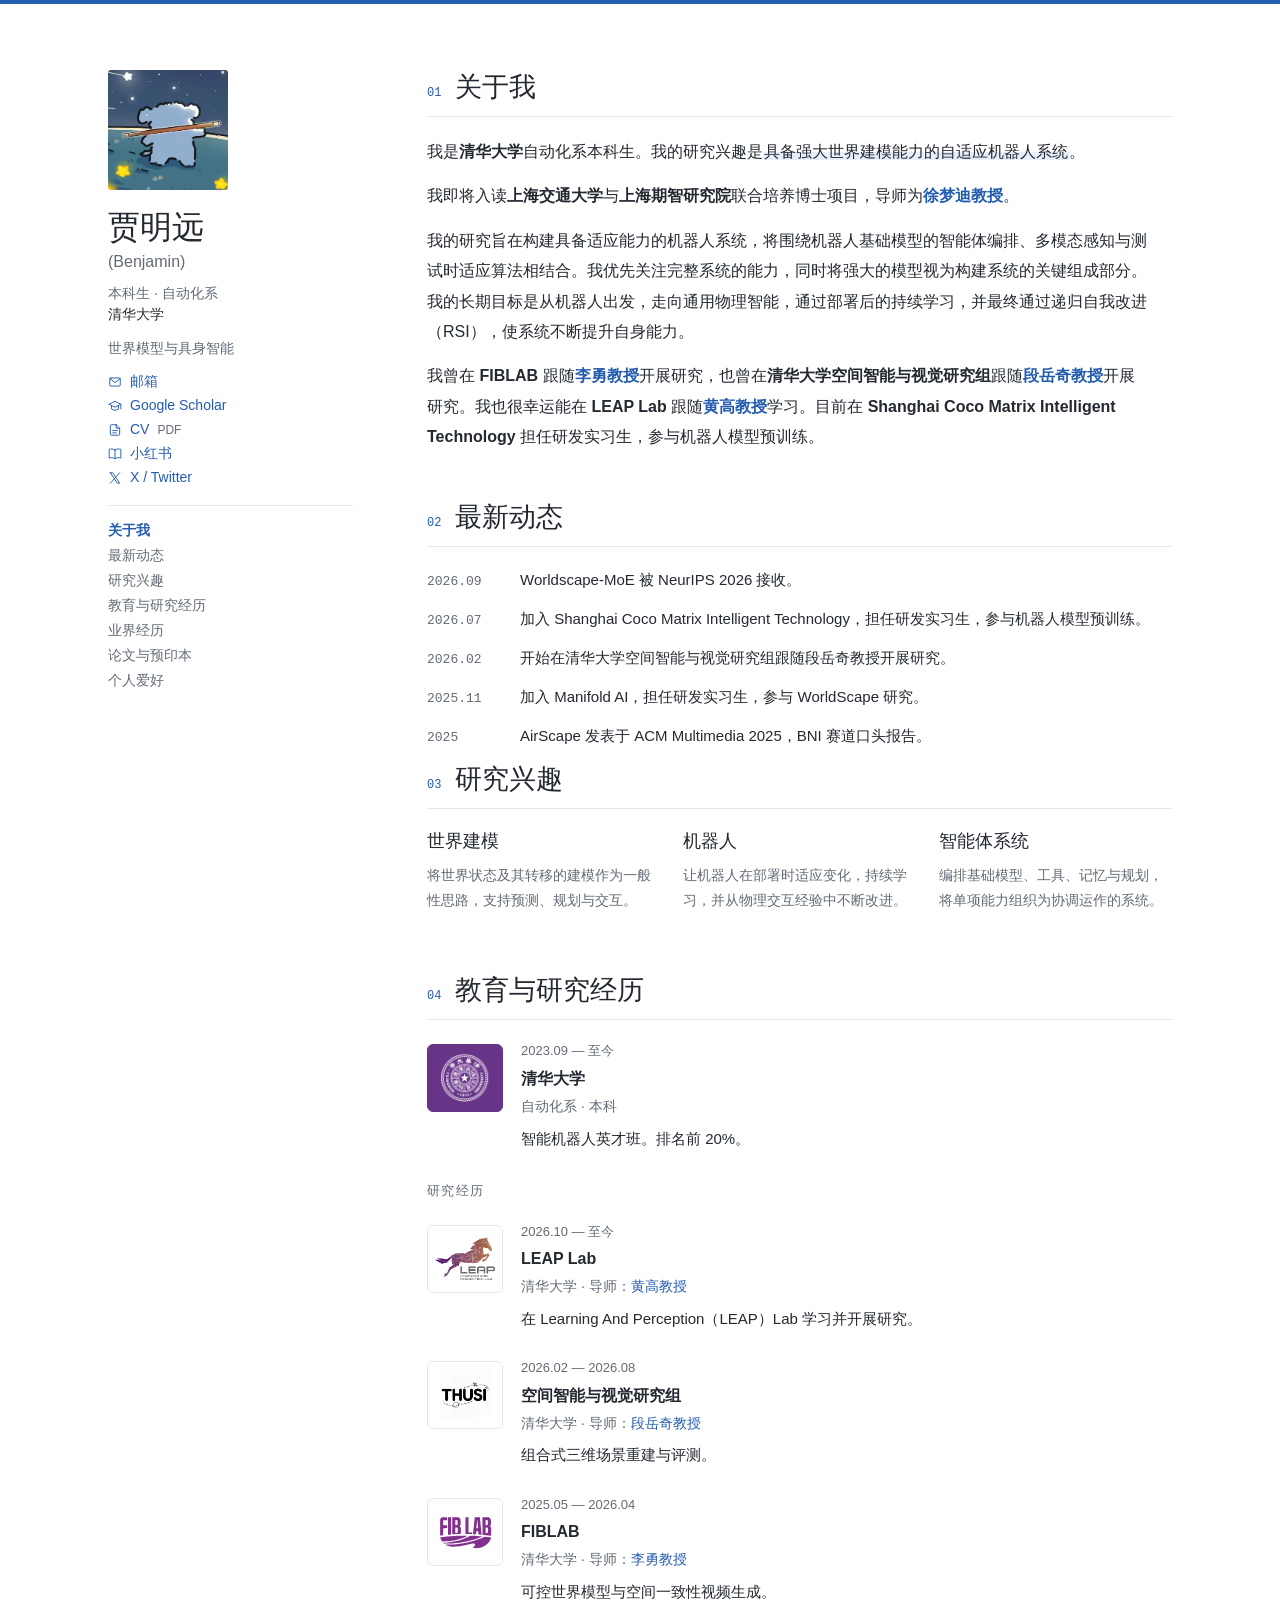
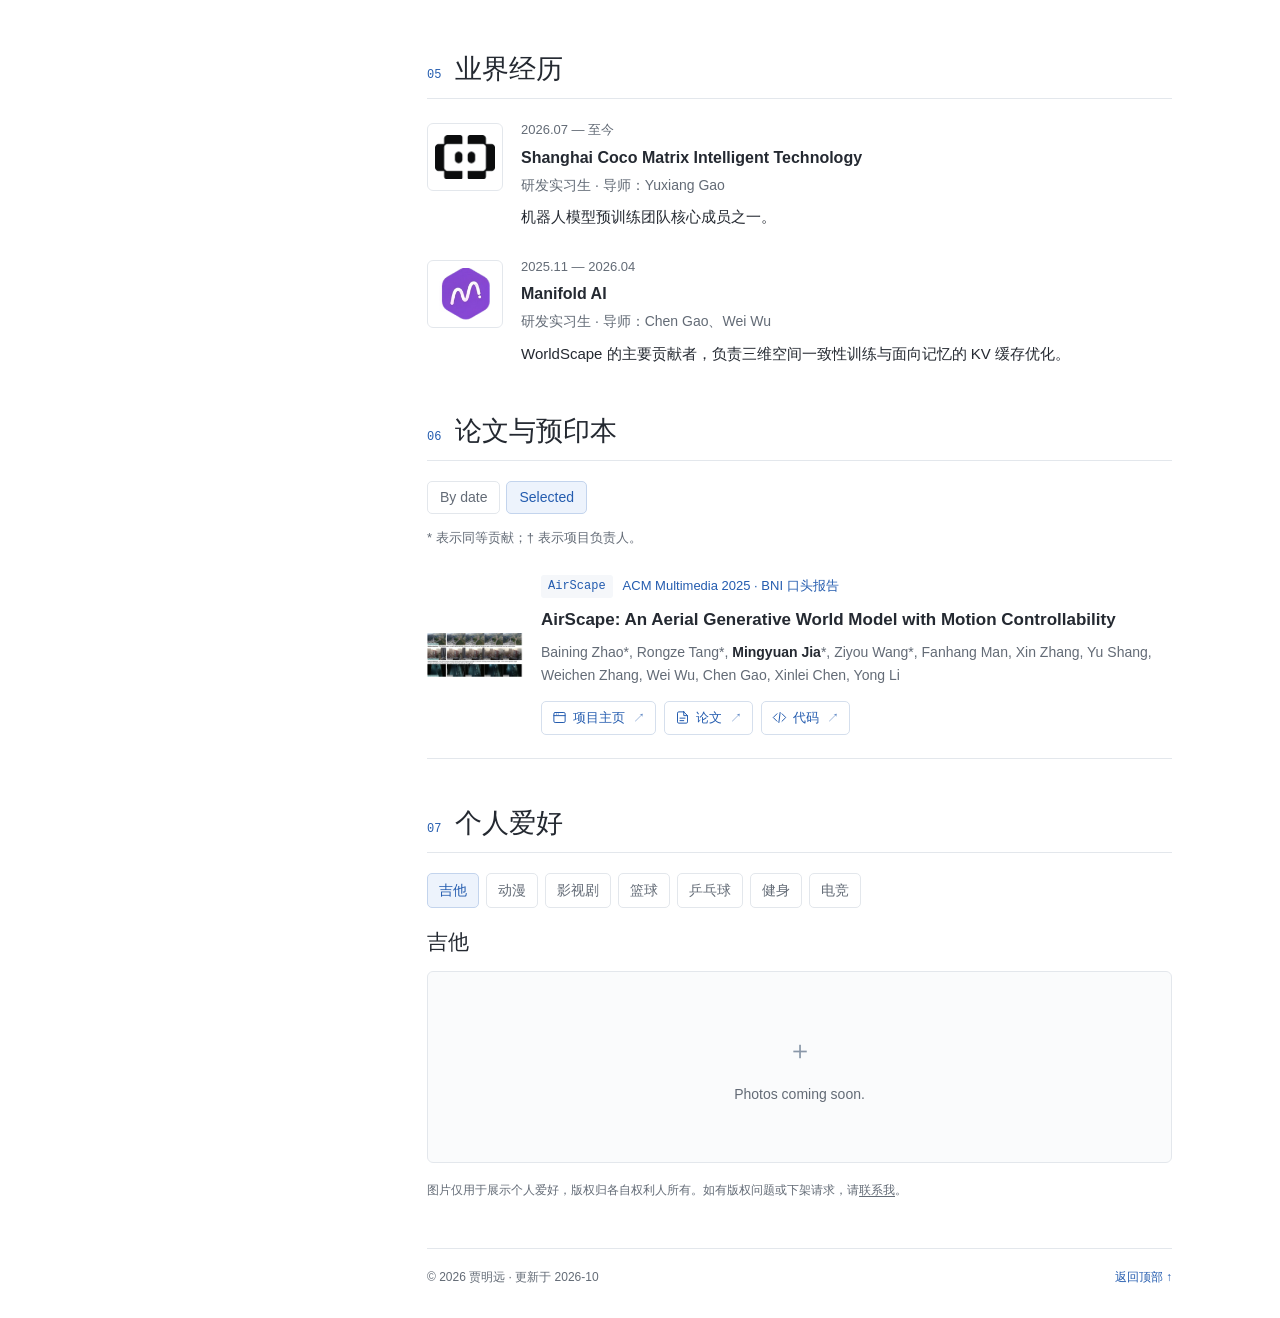
==== commit bc653a72: "Refine About research interest sentence" ====
--- a/zh/index.html
+++ b/zh/index.html
@@ -24,6 +24,6 @@
 <div class="contact"><a href="mailto:jmy23@mails.tsinghua.edu.cn"><svg class="contact-icon" viewBox="0 0 24 24" fill="none" stroke="currentColor" stroke-width="1.6" stroke-linecap="round" stroke-linejoin="round" aria-hidden="true" focusable="false"><rect x="3" y="5" width="18" height="14" rx="2"/><path d="m3 6 9 7 9-7"/></svg>邮箱</a><a href="https://scholar.google.com/citations?user=em5g4N8AAAAJ" target="_blank" rel="noopener noreferrer" title="Google Scholar ↗"><svg class="contact-icon" viewBox="0 0 24 24" fill="none" stroke="currentColor" stroke-width="1.6" stroke-linecap="round" stroke-linejoin="round" aria-hidden="true" focusable="false"><path d="m2 9 10-5 10 5-10 5-10-5Zm4 2v6c4 3 8 3 12 0v-6M22 9v8"/></svg>Google Scholar</a><a href="../assets/files/MingyuanJia-CV.pdf" target="_blank" rel="noopener noreferrer" title="CV · PDF ↗"><svg class="contact-icon" viewBox="0 0 24 24" fill="none" stroke="currentColor" stroke-width="1.6" stroke-linecap="round" stroke-linejoin="round" aria-hidden="true" focusable="false"><path d="M14 3H6a2 2 0 0 0-2 2v14a2 2 0 0 0 2 2h12a2 2 0 0 0 2-2V9l-6-6Zm0 0v6h6M8 13h8M8 17h6"/></svg>CV <span class="file-type">PDF</span></a><a href="https://www.xiaohongshu.com/user/profile/6916f0350000000032015033" target="_blank" rel="noopener noreferrer"><svg class="contact-icon" viewBox="0 0 24 24" fill="none" stroke="currentColor" stroke-width="1.6" stroke-linecap="round" stroke-linejoin="round" aria-hidden="true" focusable="false"><path d="M12 5C9 3 5 3 2 4v15c3-1 7-1 10 1 3-2 7-2 10-1V4c-3-1-7-1-10 1Zm0 0v15"/></svg>小红书</a><a href="https://x.com/nROweyUXqf3100" target="_blank" rel="noopener noreferrer"><svg class="contact-icon" viewBox="0 0 24 24" fill="none" stroke="currentColor" stroke-width="1.6" stroke-linecap="round" stroke-linejoin="round" aria-hidden="true" focusable="false"><path d="M4 3h4l12 18h-4L4 3Zm16 0L4 21"/></svg>X / Twitter</a></div>
 <nav class="nav" aria-label="章节"><a href="#about">关于我</a><a href="#news">最新动态</a><a href="#interests">研究兴趣</a><a href="#education">教育与研究经历</a><a href="#industry">业界经历</a><a href="#publications">论文与预印本</a><a href="#hobbies">个人爱好</a></nav>
 </aside>
-<main id="content"><section class="section about" id="about" aria-labelledby="heading-about"><div class="section-head"><span class="num" aria-hidden="true">01</span><h2 id="heading-about">关于我</h2></div><p>我是<strong class="about-institution">清华大学</strong>自动化系本科生。我的研究兴趣包括<mark class="about-interest">具备适应能力的机器人系统、世界建模与智能体编排</mark>。</p><p>我即将入读<strong class="about-institution">上海交通大学</strong>与<strong class="about-institution">上海期智研究院</strong>联合培养博士项目，导师为<a class="about-person" href="https://www.mengdixu.me/" target="_blank" rel="noopener noreferrer">徐梦迪教授</a>。</p><p>我的研究旨在构建<em class="about-idea">具备适应能力的机器人系统</em>，将围绕机器人基础模型的<em class="about-idea">智能体编排</em>、多模态感知与测试时适应算法相结合。我优先关注完整系统的能力，同时将强大的模型视为构建系统的关键组成部分。我的长期目标是从机器人出发，走向通用物理智能，通过<em class="about-idea">部署后的持续学习</em>，并最终通过<em class="about-idea">递归自我改进（RSI）</em>，使系统不断提升自身能力。</p><p>我曾在 <strong class="about-institution">FIBLAB</strong> 跟随<a class="about-person" href="https://fi.ee.tsinghua.edu.cn/~liyong/" target="_blank" rel="noopener noreferrer">李勇教授</a>开展研究，也曾在<strong class="about-institution">清华大学空间智能与视觉研究组</strong>跟随<a class="about-person" href="https://duanyueqi.github.io/" target="_blank" rel="noopener noreferrer">段岳奇教授</a>开展研究。我也很幸运能在 <strong class="about-institution">LEAP Lab</strong> 跟随<a class="about-person" href="https://gaohuang-net.github.io/" target="_blank" rel="noopener noreferrer">黄高教授</a>学习。目前在 <strong class="about-institution">Shanghai Coco Matrix Intelligent Technology</strong> 担任研发实习生，参与机器人模型预训练。</p></section><section class="section news" id="news" aria-labelledby="heading-news"><div class="section-head"><span class="num" aria-hidden="true">02</span><h2 id="heading-news">最新动态</h2></div><ul class="news"><li><time>2026.09</time><p>Worldscape-MoE 被 NeurIPS 2026 接收。</p></li><li><time>2026.07</time><p>加入 Shanghai Coco Matrix Intelligent Technology，担任研发实习生，参与机器人模型预训练。</p></li><li><time>2026.02</time><p>开始在清华大学空间智能与视觉研究组跟随段岳奇教授开展研究。</p></li><li><time>2025.11</time><p>加入 Manifold AI，担任研发实习生，参与 WorldScape 研究。</p></li><li><time>2025</time><p>AirScape 发表于 ACM Multimedia 2025，BNI 赛道口头报告。</p></li></ul></section><section class="section interests" id="interests" aria-labelledby="heading-interests"><div class="section-head"><span class="num" aria-hidden="true">03</span><h2 id="heading-interests">研究兴趣</h2></div><div class="interest-grid"><article><h3>世界建模</h3><p>将世界状态及其转移的建模作为一般性思路，支持预测、规划与交互。</p></article><article><h3>机器人</h3><p>让机器人在部署时适应变化，持续学习，并从物理交互经验中不断改进。</p></article><article><h3>智能体系统</h3><p>编排基础模型、工具、记忆与规划，将单项能力组织为协调运作的系统。</p></article></div></section><section class="section education" id="education" aria-labelledby="heading-education"><div class="section-head"><span class="num" aria-hidden="true">04</span><h2 id="heading-education">教育与研究经历</h2></div><article class="entry"><a class="organization-logo organization-logo--tsinghua" href="https://www.tsinghua.edu.cn/" target="_blank" rel="noopener noreferrer" aria-label="清华大学"><img src="../assets/organizations/tsinghua.png" alt="清华大学标志" width="64" height="64"></a><div class="entry-details"><div class="date">2023.09 — 至今</div><h3>清华大学</h3><p class="subtitle">自动化系 · 本科</p><p>智能机器人英才班。排名前 20%。</p></div></article><h3 class="subheading">研究经历</h3><article class="entry"><a class="organization-logo" href="https://www.leaplab.ai/" target="_blank" rel="noopener noreferrer" aria-label="LEAP Lab"><img src="../assets/organizations/leaplab.png" alt="LEAP Lab标志" width="64" height="64"></a><div class="entry-details"><div class="date">2026.10 — 至今</div><h3>LEAP Lab</h3><p class="subtitle">清华大学 · 导师：<a href="https://gaohuang-net.github.io/" target="_blank" rel="noopener noreferrer">黄高教授</a></p><p>在 Learning And Perception（LEAP）Lab 学习并开展研究。</p></div></article><article class="entry"><a class="organization-logo" href="https://github.com/THU-SI" target="_blank" rel="noopener noreferrer" aria-label="空间智能与视觉研究组"><img src="../assets/organizations/thu-si.png" alt="空间智能与视觉研究组标志" width="64" height="64"></a><div class="entry-details"><div class="date">2026.02 — 2026.08</div><h3>空间智能与视觉研究组</h3><p class="subtitle">清华大学 · 导师：<a href="https://duanyueqi.github.io/" target="_blank" rel="noopener noreferrer">段岳奇教授</a></p><p>组合式三维场景重建与评测。</p></div></article><article class="entry"><a class="organization-logo" href="https://fi.ee.tsinghua.edu.cn/" target="_blank" rel="noopener noreferrer" aria-label="FIBLAB"><img src="../assets/organizations/fiblab.svg" alt="FIBLAB标志" width="64" height="64"></a><div class="entry-details"><div class="date">2025.05 — 2026.04</div><h3>FIBLAB</h3><p class="subtitle">清华大学 · 导师：<a href="https://fi.ee.tsinghua.edu.cn/~liyong/" target="_blank" rel="noopener noreferrer">李勇教授</a></p><p>可控世界模型与空间一致性视频生成。</p></div></article></section><section class="section industry" id="industry" aria-labelledby="heading-industry"><div class="section-head"><span class="num" aria-hidden="true">05</span><h2 id="heading-industry">业界经历</h2></div><article class="entry"><a class="organization-logo" href="https://www.ccmtrx.com/" target="_blank" rel="noopener noreferrer" aria-label="Shanghai Coco Matrix Intelligent Technology"><img src="../assets/organizations/coco-matrix.png" alt="Shanghai Coco Matrix Intelligent Technology标志" width="64" height="64"></a><div class="entry-details"><div class="date">2026.07 — 至今</div><h3>Shanghai Coco Matrix Intelligent Technology</h3><p class="subtitle">研发实习生 · 导师：Yuxiang Gao</p><p>机器人模型预训练团队核心成员之一。</p></div></article><article class="entry"><a class="organization-logo" href="https://manifoldai.cn/" target="_blank" rel="noopener noreferrer" aria-label="Manifold AI"><img src="../assets/organizations/manifold.png" alt="Manifold AI标志" width="64" height="64"></a><div class="entry-details"><div class="date">2025.11 — 2026.04</div><h3>Manifold AI</h3><p class="subtitle">研发实习生 · 导师：Chen Gao、Wei Wu</p><p>WorldScape 的主要贡献者，负责三维空间一致性训练与面向记忆的 KV 缓存优化。</p></div></article></section><section class="section publications" id="publications" aria-labelledby="heading-publications"><div class="section-head"><span class="num" aria-hidden="true">06</span><h2 id="heading-publications">论文与预印本</h2></div><div class="publication-controls" role="group" aria-label="Publication view" hidden><button type="button" data-publication-view="date" aria-pressed="false">By date</button><button type="button" data-publication-view="selected" aria-pressed="false">Selected</button></div><p class="legend">* 表示同等贡献；† 表示项目负责人。</p><div class="publication-list" data-default-view="selected"><article class="paper" data-selected="false" data-selected-order="100"><a class="paper-figure" href="../assets/papers/worldscape.webp" target="_blank" rel="noopener" aria-label="WorldScape · 查看论文配图"><img src="../assets/papers/worldscape.webp" alt="WorldScape 概览图" width="1000" height="338" loading="lazy"></a><div class="paper-details"><div class="paper-top"><span class="paper-key">WorldScape</span><span class="venue">2026 · 研究稿件</span></div><h3>Efficient Real-Time Interactive World Modeling with Versatile Control</h3><p class="authors">Yu Meng*, Chen Gao†, Baining Zhao*, <strong>Mingyuan Jia</strong>*, Rongze Tang, Ziyou Wang, Jianjie Fang, Wan Qin, Yingshan Lei, Jiaao Tang, Jiaao Li, Xin Zhang, Yu Shang, Wei Wu, Xinlei Chen, Xiao-Ping Zhang, Yong Li</p></div></article><article class="paper" data-selected="false" data-selected-order="100"><a class="paper-figure" href="../assets/papers/worldscape-moe.webp" target="_blank" rel="noopener" aria-label="Worldscape-MoE · 查看论文配图"><img src="../assets/papers/worldscape-moe.webp" alt="Worldscape-MoE 概览图" width="1000" height="609" loading="lazy"></a><div class="paper-details"><div class="paper-top"><span class="paper-key">Worldscape-MoE</span><span class="venue">NeurIPS 2026</span></div><h3><a class="paper-title-link" href="https://worldscape-moe.com/" target="_blank" rel="noopener noreferrer" aria-label="Worldscape-MoE: A Unified Mixture-of-Experts World Model for Scalable Heterogeneous Action Control (在新标签页打开)">Worldscape-MoE: A Unified Mixture-of-Experts World Model for Scalable Heterogeneous Action Control</a></h3><p class="authors">Jianjie Fang†*, Yongyan Xu*, Ziyou Wang*, Yuchao Huang, Zhaolu Wang, Rongze Tang, <strong>Mingyuan Jia</strong>, Baining Zhao, Weichen Zhang, Xin Zhang, Haisheng Su, Yu Shang, Chen Gao, Wei Wu, Xinlei Chen, Yong Li</p><div class="paper-links"><a class="resource-link" href="https://worldscape-moe.com/" target="_blank" rel="noopener noreferrer" aria-label="Worldscape-MoE · 项目主页 (在新标签页打开)"><svg class="contact-icon" viewBox="0 0 24 24" fill="none" stroke="currentColor" stroke-width="1.6" stroke-linecap="round" stroke-linejoin="round" aria-hidden="true" focusable="false"><rect x="3" y="4" width="18" height="16" rx="2"/><path d="M3 9h18M7 6.5h.01M10 6.5h.01"/></svg><span>项目主页</span><span class="external-mark" aria-hidden="true">↗</span></a><a class="resource-link" href="https://arxiv.org/abs/2607.03964" target="_blank" rel="noopener noreferrer" aria-label="Worldscape-MoE · 论文 (在新标签页打开)"><svg class="contact-icon" viewBox="0 0 24 24" fill="none" stroke="currentColor" stroke-width="1.6" stroke-linecap="round" stroke-linejoin="round" aria-hidden="true" focusable="false"><path d="M14 3H6a2 2 0 0 0-2 2v14a2 2 0 0 0 2 2h12a2 2 0 0 0 2-2V9l-6-6Zm0 0v6h6M8 13h8M8 17h6"/></svg><span>论文</span><span class="external-mark" aria-hidden="true">↗</span></a><a class="resource-link" href="https://github.com/EmbodiedCity/Worldscape-MoE.code" target="_blank" rel="noopener noreferrer" aria-label="Worldscape-MoE · 代码 (在新标签页打开)"><svg class="contact-icon" viewBox="0 0 24 24" fill="none" stroke="currentColor" stroke-width="1.6" stroke-linecap="round" stroke-linejoin="round" aria-hidden="true" focusable="false"><path d="m8 6-6 6 6 6m8-12 6 6-6 6m-3-14-2 16"/></svg><span>代码</span><span class="external-mark" aria-hidden="true">↗</span></a></div></div></article><article class="paper" data-selected="false" data-selected-order="100"><a class="paper-figure" href="../assets/papers/replicateanyscene.webp" target="_blank" rel="noopener" aria-label="ReplicateAnyScene · 查看论文配图"><img src="../assets/papers/replicateanyscene.webp" alt="ReplicateAnyScene 概览图" width="938" height="535" loading="lazy"></a><div class="paper-details"><div class="paper-top"><span class="paper-key">ReplicateAnyScene</span><span class="venue">2026 · 研究稿件</span></div><h3>ReplicateAnyScene: Zero-Shot Video-to-3D Composition via Textual-Visual-Spatial Alignment</h3><p class="authors">Mingyu Dong*, Chong Xia*, <strong>Mingyuan Jia</strong>*, Weichen Lyu, Long Xu, Zheng Zhu, Yueqi Duan</p></div></article><article class="paper" data-selected="true" data-selected-order="1"><a class="paper-figure" href="../assets/papers/airscape.webp" target="_blank" rel="noopener" aria-label="AirScape · 查看论文配图"><img src="../assets/papers/airscape.webp" alt="AirScape 概览图" width="1000" height="452" loading="lazy"></a><div class="paper-details"><div class="paper-top"><span class="paper-key">AirScape</span><span class="venue">ACM Multimedia 2025 · BNI 口头报告</span></div><h3><a class="paper-title-link" href="https://embodiedcity.github.io/AirScape/" target="_blank" rel="noopener noreferrer" aria-label="AirScape: An Aerial Generative World Model with Motion Controllability (在新标签页打开)">AirScape: An Aerial Generative World Model with Motion Controllability</a></h3><p class="authors">Baining Zhao*, Rongze Tang*, <strong>Mingyuan Jia</strong>*, Ziyou Wang*, Fanhang Man, Xin Zhang, Yu Shang, Weichen Zhang, Wei Wu, Chen Gao, Xinlei Chen, Yong Li</p><div class="paper-links"><a class="resource-link" href="https://embodiedcity.github.io/AirScape/" target="_blank" rel="noopener noreferrer" aria-label="AirScape · 项目主页 (在新标签页打开)"><svg class="contact-icon" viewBox="0 0 24 24" fill="none" stroke="currentColor" stroke-width="1.6" stroke-linecap="round" stroke-linejoin="round" aria-hidden="true" focusable="false"><rect x="3" y="4" width="18" height="16" rx="2"/><path d="M3 9h18M7 6.5h.01M10 6.5h.01"/></svg><span>项目主页</span><span class="external-mark" aria-hidden="true">↗</span></a><a class="resource-link" href="https://arxiv.org/abs/2507.08885" target="_blank" rel="noopener noreferrer" aria-label="AirScape · 论文 (在新标签页打开)"><svg class="contact-icon" viewBox="0 0 24 24" fill="none" stroke="currentColor" stroke-width="1.6" stroke-linecap="round" stroke-linejoin="round" aria-hidden="true" focusable="false"><path d="M14 3H6a2 2 0 0 0-2 2v14a2 2 0 0 0 2 2h12a2 2 0 0 0 2-2V9l-6-6Zm0 0v6h6M8 13h8M8 17h6"/></svg><span>论文</span><span class="external-mark" aria-hidden="true">↗</span></a><a class="resource-link" href="https://github.com/EmbodiedCity/AirScape.code" target="_blank" rel="noopener noreferrer" aria-label="AirScape · 代码 (在新标签页打开)"><svg class="contact-icon" viewBox="0 0 24 24" fill="none" stroke="currentColor" stroke-width="1.6" stroke-linecap="round" stroke-linejoin="round" aria-hidden="true" focusable="false"><path d="m8 6-6 6 6 6m8-12 6 6-6 6m-3-14-2 16"/></svg><span>代码</span><span class="external-mark" aria-hidden="true">↗</span></a></div></div></article></div><p class="publication-empty" hidden>No selected publications yet.</p></section><section class="section hobbies" id="hobbies" aria-labelledby="heading-hobbies"><div class="section-head"><span class="num" aria-hidden="true">07</span><h2 id="heading-hobbies">个人爱好</h2></div><div class="hobby-tabs" role="tablist" aria-label="Hobbies"><button type="button" role="tab" id="hobby-tab-guitar" aria-controls="hobby-panel-guitar" aria-selected="true" tabindex="0">吉他</button><button type="button" role="tab" id="hobby-tab-anime" aria-controls="hobby-panel-anime" aria-selected="false" tabindex="-1">动漫</button><button type="button" role="tab" id="hobby-tab-film-tv" aria-controls="hobby-panel-film-tv" aria-selected="false" tabindex="-1">影视剧</button><button type="button" role="tab" id="hobby-tab-basketball" aria-controls="hobby-panel-basketball" aria-selected="false" tabindex="-1">篮球</button><button type="button" role="tab" id="hobby-tab-table-tennis" aria-controls="hobby-panel-table-tennis" aria-selected="false" tabindex="-1">乒乓球</button><button type="button" role="tab" id="hobby-tab-fitness" aria-controls="hobby-panel-fitness" aria-selected="false" tabindex="-1">健身</button><button type="button" role="tab" id="hobby-tab-esports" aria-controls="hobby-panel-esports" aria-selected="false" tabindex="-1">电竞</button></div><div class="hobby-panel" role="tabpanel" id="hobby-panel-guitar" aria-labelledby="hobby-tab-guitar" tabindex="0"><h3>吉他</h3><div class="hobby-stage"><div class="hobby-empty"><span aria-hidden="true">＋</span><p>Photos coming soon.</p></div><div class="hobby-pagination"><button type="button" data-step="-1" aria-label="Previous photo" disabled>‹</button><span class="hobby-count" role="status" aria-live="polite">0 / 0</span><button type="button" data-step="1" aria-label="Next photo" disabled>›</button></div></div></div><div class="hobby-panel" role="tabpanel" id="hobby-panel-anime" aria-labelledby="hobby-tab-anime" tabindex="0" hidden><h3>动漫</h3><div class="hobby-stage"><figure class="hobby-slide"><img src="../assets/hobbies/bocchi-the-rock.png" alt="孤独摇滚乐队成员" loading="lazy"></figure><figure class="hobby-slide" hidden><img src="../assets/hobbies/sword-art-online.png" alt="刀剑神域插画" loading="lazy"></figure><div class="hobby-pagination"><button type="button" data-step="-1" aria-label="Previous photo" disabled>‹</button><span class="hobby-count" role="status" aria-live="polite">1 / 2</span><button type="button" data-step="1" aria-label="Next photo" disabled>›</button></div></div></div><div class="hobby-panel" role="tabpanel" id="hobby-panel-film-tv" aria-labelledby="hobby-tab-film-tv" tabindex="0" hidden><h3>影视剧</h3><div class="hobby-stage"><figure class="hobby-slide"><img src="../assets/hobbies/person-of-interest.png" alt="疑犯追踪角色海报" loading="lazy"></figure><figure class="hobby-slide" hidden><img src="../assets/hobbies/interstellar.png" alt="星际穿越冰雪星球上的宇航员" loading="lazy"></figure><div class="hobby-pagination"><button type="button" data-step="-1" aria-label="Previous photo" disabled>‹</button><span class="hobby-count" role="status" aria-live="polite">1 / 2</span><button type="button" data-step="1" aria-label="Next photo" disabled>›</button></div></div></div><div class="hobby-panel" role="tabpanel" id="hobby-panel-basketball" aria-labelledby="hobby-tab-basketball" tabindex="0" hidden><h3>篮球</h3><div class="hobby-stage"><div class="hobby-empty"><span aria-hidden="true">＋</span><p>Photos coming soon.</p></div><div class="hobby-pagination"><button type="button" data-step="-1" aria-label="Previous photo" disabled>‹</button><span class="hobby-count" role="status" aria-live="polite">0 / 0</span><button type="button" data-step="1" aria-label="Next photo" disabled>›</button></div></div></div><div class="hobby-panel" role="tabpanel" id="hobby-panel-table-tennis" aria-labelledby="hobby-tab-table-tennis" tabindex="0" hidden><h3>乒乓球</h3><div class="hobby-stage"><div class="hobby-empty"><span aria-hidden="true">＋</span><p>Photos coming soon.</p></div><div class="hobby-pagination"><button type="button" data-step="-1" aria-label="Previous photo" disabled>‹</button><span class="hobby-count" role="status" aria-live="polite">0 / 0</span><button type="button" data-step="1" aria-label="Next photo" disabled>›</button></div></div></div><div class="hobby-panel" role="tabpanel" id="hobby-panel-fitness" aria-labelledby="hobby-tab-fitness" tabindex="0" hidden><h3>健身</h3><div class="hobby-stage"><div class="hobby-empty"><span aria-hidden="true">＋</span><p>Photos coming soon.</p></div><div class="hobby-pagination"><button type="button" data-step="-1" aria-label="Previous photo" disabled>‹</button><span class="hobby-count" role="status" aria-live="polite">0 / 0</span><button type="button" data-step="1" aria-label="Next photo" disabled>›</button></div></div></div><div class="hobby-panel" role="tabpanel" id="hobby-panel-esports" aria-labelledby="hobby-tab-esports" tabindex="0" hidden><h3>电竞</h3><div class="hobby-stage"><figure class="hobby-slide"><img src="../assets/hobbies/valorant.png" alt="无畏契约角色插画" loading="lazy"></figure><figure class="hobby-slide" hidden><img src="../assets/hobbies/league-of-legends.png" alt="英雄联盟角色插画" loading="lazy"></figure><figure class="hobby-slide" hidden><img src="../assets/hobbies/wuthering-waves.png" alt="鸣潮角色插画" loading="lazy"></figure><div class="hobby-pagination"><button type="button" data-step="-1" aria-label="Previous photo" disabled>‹</button><span class="hobby-count" role="status" aria-live="polite">1 / 3</span><button type="button" data-step="1" aria-label="Next photo" disabled>›</button></div></div></div><p class="hobby-notice">图片仅用于展示个人爱好，版权归各自权利人所有。如有版权问题或下架请求，请<a href="mailto:jmy23@mails.tsinghua.edu.cn">联系我</a>。</p></section>
+<main id="content"><section class="section about" id="about" aria-labelledby="heading-about"><div class="section-head"><span class="num" aria-hidden="true">01</span><h2 id="heading-about">关于我</h2></div><p>我是<strong class="about-institution">清华大学</strong>自动化系本科生。我的研究兴趣是<mark class="about-interest">具备强大世界建模能力的自适应机器人系统</mark>。</p><p>我即将入读<strong class="about-institution">上海交通大学</strong>与<strong class="about-institution">上海期智研究院</strong>联合培养博士项目，导师为<a class="about-person" href="https://www.mengdixu.me/" target="_blank" rel="noopener noreferrer">徐梦迪教授</a>。</p><p>我的研究旨在构建<em class="about-idea">具备适应能力的机器人系统</em>，将围绕机器人基础模型的<em class="about-idea">智能体编排</em>、多模态感知与测试时适应算法相结合。我优先关注完整系统的能力，同时将强大的模型视为构建系统的关键组成部分。我的长期目标是从机器人出发，走向通用物理智能，通过<em class="about-idea">部署后的持续学习</em>，并最终通过<em class="about-idea">递归自我改进（RSI）</em>，使系统不断提升自身能力。</p><p>我曾在 <strong class="about-institution">FIBLAB</strong> 跟随<a class="about-person" href="https://fi.ee.tsinghua.edu.cn/~liyong/" target="_blank" rel="noopener noreferrer">李勇教授</a>开展研究，也曾在<strong class="about-institution">清华大学空间智能与视觉研究组</strong>跟随<a class="about-person" href="https://duanyueqi.github.io/" target="_blank" rel="noopener noreferrer">段岳奇教授</a>开展研究。我也很幸运能在 <strong class="about-institution">LEAP Lab</strong> 跟随<a class="about-person" href="https://gaohuang-net.github.io/" target="_blank" rel="noopener noreferrer">黄高教授</a>学习。目前在 <strong class="about-institution">Shanghai Coco Matrix Intelligent Technology</strong> 担任研发实习生，参与机器人模型预训练。</p></section><section class="section news" id="news" aria-labelledby="heading-news"><div class="section-head"><span class="num" aria-hidden="true">02</span><h2 id="heading-news">最新动态</h2></div><ul class="news"><li><time>2026.09</time><p>Worldscape-MoE 被 NeurIPS 2026 接收。</p></li><li><time>2026.07</time><p>加入 Shanghai Coco Matrix Intelligent Technology，担任研发实习生，参与机器人模型预训练。</p></li><li><time>2026.02</time><p>开始在清华大学空间智能与视觉研究组跟随段岳奇教授开展研究。</p></li><li><time>2025.11</time><p>加入 Manifold AI，担任研发实习生，参与 WorldScape 研究。</p></li><li><time>2025</time><p>AirScape 发表于 ACM Multimedia 2025，BNI 赛道口头报告。</p></li></ul></section><section class="section interests" id="interests" aria-labelledby="heading-interests"><div class="section-head"><span class="num" aria-hidden="true">03</span><h2 id="heading-interests">研究兴趣</h2></div><div class="interest-grid"><article><h3>世界建模</h3><p>将世界状态及其转移的建模作为一般性思路，支持预测、规划与交互。</p></article><article><h3>机器人</h3><p>让机器人在部署时适应变化，持续学习，并从物理交互经验中不断改进。</p></article><article><h3>智能体系统</h3><p>编排基础模型、工具、记忆与规划，将单项能力组织为协调运作的系统。</p></article></div></section><section class="section education" id="education" aria-labelledby="heading-education"><div class="section-head"><span class="num" aria-hidden="true">04</span><h2 id="heading-education">教育与研究经历</h2></div><article class="entry"><a class="organization-logo organization-logo--tsinghua" href="https://www.tsinghua.edu.cn/" target="_blank" rel="noopener noreferrer" aria-label="清华大学"><img src="../assets/organizations/tsinghua.png" alt="清华大学标志" width="64" height="64"></a><div class="entry-details"><div class="date">2023.09 — 至今</div><h3>清华大学</h3><p class="subtitle">自动化系 · 本科</p><p>智能机器人英才班。排名前 20%。</p></div></article><h3 class="subheading">研究经历</h3><article class="entry"><a class="organization-logo" href="https://www.leaplab.ai/" target="_blank" rel="noopener noreferrer" aria-label="LEAP Lab"><img src="../assets/organizations/leaplab.png" alt="LEAP Lab标志" width="64" height="64"></a><div class="entry-details"><div class="date">2026.10 — 至今</div><h3>LEAP Lab</h3><p class="subtitle">清华大学 · 导师：<a href="https://gaohuang-net.github.io/" target="_blank" rel="noopener noreferrer">黄高教授</a></p><p>在 Learning And Perception（LEAP）Lab 学习并开展研究。</p></div></article><article class="entry"><a class="organization-logo" href="https://github.com/THU-SI" target="_blank" rel="noopener noreferrer" aria-label="空间智能与视觉研究组"><img src="../assets/organizations/thu-si.png" alt="空间智能与视觉研究组标志" width="64" height="64"></a><div class="entry-details"><div class="date">2026.02 — 2026.08</div><h3>空间智能与视觉研究组</h3><p class="subtitle">清华大学 · 导师：<a href="https://duanyueqi.github.io/" target="_blank" rel="noopener noreferrer">段岳奇教授</a></p><p>组合式三维场景重建与评测。</p></div></article><article class="entry"><a class="organization-logo" href="https://fi.ee.tsinghua.edu.cn/" target="_blank" rel="noopener noreferrer" aria-label="FIBLAB"><img src="../assets/organizations/fiblab.svg" alt="FIBLAB标志" width="64" height="64"></a><div class="entry-details"><div class="date">2025.05 — 2026.04</div><h3>FIBLAB</h3><p class="subtitle">清华大学 · 导师：<a href="https://fi.ee.tsinghua.edu.cn/~liyong/" target="_blank" rel="noopener noreferrer">李勇教授</a></p><p>可控世界模型与空间一致性视频生成。</p></div></article></section><section class="section industry" id="industry" aria-labelledby="heading-industry"><div class="section-head"><span class="num" aria-hidden="true">05</span><h2 id="heading-industry">业界经历</h2></div><article class="entry"><a class="organization-logo" href="https://www.ccmtrx.com/" target="_blank" rel="noopener noreferrer" aria-label="Shanghai Coco Matrix Intelligent Technology"><img src="../assets/organizations/coco-matrix.png" alt="Shanghai Coco Matrix Intelligent Technology标志" width="64" height="64"></a><div class="entry-details"><div class="date">2026.07 — 至今</div><h3>Shanghai Coco Matrix Intelligent Technology</h3><p class="subtitle">研发实习生 · 导师：Yuxiang Gao</p><p>机器人模型预训练团队核心成员之一。</p></div></article><article class="entry"><a class="organization-logo" href="https://manifoldai.cn/" target="_blank" rel="noopener noreferrer" aria-label="Manifold AI"><img src="../assets/organizations/manifold.png" alt="Manifold AI标志" width="64" height="64"></a><div class="entry-details"><div class="date">2025.11 — 2026.04</div><h3>Manifold AI</h3><p class="subtitle">研发实习生 · 导师：Chen Gao、Wei Wu</p><p>WorldScape 的主要贡献者，负责三维空间一致性训练与面向记忆的 KV 缓存优化。</p></div></article></section><section class="section publications" id="publications" aria-labelledby="heading-publications"><div class="section-head"><span class="num" aria-hidden="true">06</span><h2 id="heading-publications">论文与预印本</h2></div><div class="publication-controls" role="group" aria-label="Publication view" hidden><button type="button" data-publication-view="date" aria-pressed="false">By date</button><button type="button" data-publication-view="selected" aria-pressed="false">Selected</button></div><p class="legend">* 表示同等贡献；† 表示项目负责人。</p><div class="publication-list" data-default-view="selected"><article class="paper" data-selected="false" data-selected-order="100"><a class="paper-figure" href="../assets/papers/worldscape.webp" target="_blank" rel="noopener" aria-label="WorldScape · 查看论文配图"><img src="../assets/papers/worldscape.webp" alt="WorldScape 概览图" width="1000" height="338" loading="lazy"></a><div class="paper-details"><div class="paper-top"><span class="paper-key">WorldScape</span><span class="venue">2026 · 研究稿件</span></div><h3>Efficient Real-Time Interactive World Modeling with Versatile Control</h3><p class="authors">Yu Meng*, Chen Gao†, Baining Zhao*, <strong>Mingyuan Jia</strong>*, Rongze Tang, Ziyou Wang, Jianjie Fang, Wan Qin, Yingshan Lei, Jiaao Tang, Jiaao Li, Xin Zhang, Yu Shang, Wei Wu, Xinlei Chen, Xiao-Ping Zhang, Yong Li</p></div></article><article class="paper" data-selected="false" data-selected-order="100"><a class="paper-figure" href="../assets/papers/worldscape-moe.webp" target="_blank" rel="noopener" aria-label="Worldscape-MoE · 查看论文配图"><img src="../assets/papers/worldscape-moe.webp" alt="Worldscape-MoE 概览图" width="1000" height="609" loading="lazy"></a><div class="paper-details"><div class="paper-top"><span class="paper-key">Worldscape-MoE</span><span class="venue">NeurIPS 2026</span></div><h3><a class="paper-title-link" href="https://worldscape-moe.com/" target="_blank" rel="noopener noreferrer" aria-label="Worldscape-MoE: A Unified Mixture-of-Experts World Model for Scalable Heterogeneous Action Control (在新标签页打开)">Worldscape-MoE: A Unified Mixture-of-Experts World Model for Scalable Heterogeneous Action Control</a></h3><p class="authors">Jianjie Fang†*, Yongyan Xu*, Ziyou Wang*, Yuchao Huang, Zhaolu Wang, Rongze Tang, <strong>Mingyuan Jia</strong>, Baining Zhao, Weichen Zhang, Xin Zhang, Haisheng Su, Yu Shang, Chen Gao, Wei Wu, Xinlei Chen, Yong Li</p><div class="paper-links"><a class="resource-link" href="https://worldscape-moe.com/" target="_blank" rel="noopener noreferrer" aria-label="Worldscape-MoE · 项目主页 (在新标签页打开)"><svg class="contact-icon" viewBox="0 0 24 24" fill="none" stroke="currentColor" stroke-width="1.6" stroke-linecap="round" stroke-linejoin="round" aria-hidden="true" focusable="false"><rect x="3" y="4" width="18" height="16" rx="2"/><path d="M3 9h18M7 6.5h.01M10 6.5h.01"/></svg><span>项目主页</span><span class="external-mark" aria-hidden="true">↗</span></a><a class="resource-link" href="https://arxiv.org/abs/2607.03964" target="_blank" rel="noopener noreferrer" aria-label="Worldscape-MoE · 论文 (在新标签页打开)"><svg class="contact-icon" viewBox="0 0 24 24" fill="none" stroke="currentColor" stroke-width="1.6" stroke-linecap="round" stroke-linejoin="round" aria-hidden="true" focusable="false"><path d="M14 3H6a2 2 0 0 0-2 2v14a2 2 0 0 0 2 2h12a2 2 0 0 0 2-2V9l-6-6Zm0 0v6h6M8 13h8M8 17h6"/></svg><span>论文</span><span class="external-mark" aria-hidden="true">↗</span></a><a class="resource-link" href="https://github.com/EmbodiedCity/Worldscape-MoE.code" target="_blank" rel="noopener noreferrer" aria-label="Worldscape-MoE · 代码 (在新标签页打开)"><svg class="contact-icon" viewBox="0 0 24 24" fill="none" stroke="currentColor" stroke-width="1.6" stroke-linecap="round" stroke-linejoin="round" aria-hidden="true" focusable="false"><path d="m8 6-6 6 6 6m8-12 6 6-6 6m-3-14-2 16"/></svg><span>代码</span><span class="external-mark" aria-hidden="true">↗</span></a></div></div></article><article class="paper" data-selected="false" data-selected-order="100"><a class="paper-figure" href="../assets/papers/replicateanyscene.webp" target="_blank" rel="noopener" aria-label="ReplicateAnyScene · 查看论文配图"><img src="../assets/papers/replicateanyscene.webp" alt="ReplicateAnyScene 概览图" width="938" height="535" loading="lazy"></a><div class="paper-details"><div class="paper-top"><span class="paper-key">ReplicateAnyScene</span><span class="venue">2026 · 研究稿件</span></div><h3>ReplicateAnyScene: Zero-Shot Video-to-3D Composition via Textual-Visual-Spatial Alignment</h3><p class="authors">Mingyu Dong*, Chong Xia*, <strong>Mingyuan Jia</strong>*, Weichen Lyu, Long Xu, Zheng Zhu, Yueqi Duan</p></div></article><article class="paper" data-selected="true" data-selected-order="1"><a class="paper-figure" href="../assets/papers/airscape.webp" target="_blank" rel="noopener" aria-label="AirScape · 查看论文配图"><img src="../assets/papers/airscape.webp" alt="AirScape 概览图" width="1000" height="452" loading="lazy"></a><div class="paper-details"><div class="paper-top"><span class="paper-key">AirScape</span><span class="venue">ACM Multimedia 2025 · BNI 口头报告</span></div><h3><a class="paper-title-link" href="https://embodiedcity.github.io/AirScape/" target="_blank" rel="noopener noreferrer" aria-label="AirScape: An Aerial Generative World Model with Motion Controllability (在新标签页打开)">AirScape: An Aerial Generative World Model with Motion Controllability</a></h3><p class="authors">Baining Zhao*, Rongze Tang*, <strong>Mingyuan Jia</strong>*, Ziyou Wang*, Fanhang Man, Xin Zhang, Yu Shang, Weichen Zhang, Wei Wu, Chen Gao, Xinlei Chen, Yong Li</p><div class="paper-links"><a class="resource-link" href="https://embodiedcity.github.io/AirScape/" target="_blank" rel="noopener noreferrer" aria-label="AirScape · 项目主页 (在新标签页打开)"><svg class="contact-icon" viewBox="0 0 24 24" fill="none" stroke="currentColor" stroke-width="1.6" stroke-linecap="round" stroke-linejoin="round" aria-hidden="true" focusable="false"><rect x="3" y="4" width="18" height="16" rx="2"/><path d="M3 9h18M7 6.5h.01M10 6.5h.01"/></svg><span>项目主页</span><span class="external-mark" aria-hidden="true">↗</span></a><a class="resource-link" href="https://arxiv.org/abs/2507.08885" target="_blank" rel="noopener noreferrer" aria-label="AirScape · 论文 (在新标签页打开)"><svg class="contact-icon" viewBox="0 0 24 24" fill="none" stroke="currentColor" stroke-width="1.6" stroke-linecap="round" stroke-linejoin="round" aria-hidden="true" focusable="false"><path d="M14 3H6a2 2 0 0 0-2 2v14a2 2 0 0 0 2 2h12a2 2 0 0 0 2-2V9l-6-6Zm0 0v6h6M8 13h8M8 17h6"/></svg><span>论文</span><span class="external-mark" aria-hidden="true">↗</span></a><a class="resource-link" href="https://github.com/EmbodiedCity/AirScape.code" target="_blank" rel="noopener noreferrer" aria-label="AirScape · 代码 (在新标签页打开)"><svg class="contact-icon" viewBox="0 0 24 24" fill="none" stroke="currentColor" stroke-width="1.6" stroke-linecap="round" stroke-linejoin="round" aria-hidden="true" focusable="false"><path d="m8 6-6 6 6 6m8-12 6 6-6 6m-3-14-2 16"/></svg><span>代码</span><span class="external-mark" aria-hidden="true">↗</span></a></div></div></article></div><p class="publication-empty" hidden>No selected publications yet.</p></section><section class="section hobbies" id="hobbies" aria-labelledby="heading-hobbies"><div class="section-head"><span class="num" aria-hidden="true">07</span><h2 id="heading-hobbies">个人爱好</h2></div><div class="hobby-tabs" role="tablist" aria-label="Hobbies"><button type="button" role="tab" id="hobby-tab-guitar" aria-controls="hobby-panel-guitar" aria-selected="true" tabindex="0">吉他</button><button type="button" role="tab" id="hobby-tab-anime" aria-controls="hobby-panel-anime" aria-selected="false" tabindex="-1">动漫</button><button type="button" role="tab" id="hobby-tab-film-tv" aria-controls="hobby-panel-film-tv" aria-selected="false" tabindex="-1">影视剧</button><button type="button" role="tab" id="hobby-tab-basketball" aria-controls="hobby-panel-basketball" aria-selected="false" tabindex="-1">篮球</button><button type="button" role="tab" id="hobby-tab-table-tennis" aria-controls="hobby-panel-table-tennis" aria-selected="false" tabindex="-1">乒乓球</button><button type="button" role="tab" id="hobby-tab-fitness" aria-controls="hobby-panel-fitness" aria-selected="false" tabindex="-1">健身</button><button type="button" role="tab" id="hobby-tab-esports" aria-controls="hobby-panel-esports" aria-selected="false" tabindex="-1">电竞</button></div><div class="hobby-panel" role="tabpanel" id="hobby-panel-guitar" aria-labelledby="hobby-tab-guitar" tabindex="0"><h3>吉他</h3><div class="hobby-stage"><div class="hobby-empty"><span aria-hidden="true">＋</span><p>Photos coming soon.</p></div><div class="hobby-pagination"><button type="button" data-step="-1" aria-label="Previous photo" disabled>‹</button><span class="hobby-count" role="status" aria-live="polite">0 / 0</span><button type="button" data-step="1" aria-label="Next photo" disabled>›</button></div></div></div><div class="hobby-panel" role="tabpanel" id="hobby-panel-anime" aria-labelledby="hobby-tab-anime" tabindex="0" hidden><h3>动漫</h3><div class="hobby-stage"><figure class="hobby-slide"><img src="../assets/hobbies/bocchi-the-rock.png" alt="孤独摇滚乐队成员" loading="lazy"></figure><figure class="hobby-slide" hidden><img src="../assets/hobbies/sword-art-online.png" alt="刀剑神域插画" loading="lazy"></figure><div class="hobby-pagination"><button type="button" data-step="-1" aria-label="Previous photo" disabled>‹</button><span class="hobby-count" role="status" aria-live="polite">1 / 2</span><button type="button" data-step="1" aria-label="Next photo" disabled>›</button></div></div></div><div class="hobby-panel" role="tabpanel" id="hobby-panel-film-tv" aria-labelledby="hobby-tab-film-tv" tabindex="0" hidden><h3>影视剧</h3><div class="hobby-stage"><figure class="hobby-slide"><img src="../assets/hobbies/person-of-interest.png" alt="疑犯追踪角色海报" loading="lazy"></figure><figure class="hobby-slide" hidden><img src="../assets/hobbies/interstellar.png" alt="星际穿越冰雪星球上的宇航员" loading="lazy"></figure><div class="hobby-pagination"><button type="button" data-step="-1" aria-label="Previous photo" disabled>‹</button><span class="hobby-count" role="status" aria-live="polite">1 / 2</span><button type="button" data-step="1" aria-label="Next photo" disabled>›</button></div></div></div><div class="hobby-panel" role="tabpanel" id="hobby-panel-basketball" aria-labelledby="hobby-tab-basketball" tabindex="0" hidden><h3>篮球</h3><div class="hobby-stage"><div class="hobby-empty"><span aria-hidden="true">＋</span><p>Photos coming soon.</p></div><div class="hobby-pagination"><button type="button" data-step="-1" aria-label="Previous photo" disabled>‹</button><span class="hobby-count" role="status" aria-live="polite">0 / 0</span><button type="button" data-step="1" aria-label="Next photo" disabled>›</button></div></div></div><div class="hobby-panel" role="tabpanel" id="hobby-panel-table-tennis" aria-labelledby="hobby-tab-table-tennis" tabindex="0" hidden><h3>乒乓球</h3><div class="hobby-stage"><div class="hobby-empty"><span aria-hidden="true">＋</span><p>Photos coming soon.</p></div><div class="hobby-pagination"><button type="button" data-step="-1" aria-label="Previous photo" disabled>‹</button><span class="hobby-count" role="status" aria-live="polite">0 / 0</span><button type="button" data-step="1" aria-label="Next photo" disabled>›</button></div></div></div><div class="hobby-panel" role="tabpanel" id="hobby-panel-fitness" aria-labelledby="hobby-tab-fitness" tabindex="0" hidden><h3>健身</h3><div class="hobby-stage"><div class="hobby-empty"><span aria-hidden="true">＋</span><p>Photos coming soon.</p></div><div class="hobby-pagination"><button type="button" data-step="-1" aria-label="Previous photo" disabled>‹</button><span class="hobby-count" role="status" aria-live="polite">0 / 0</span><button type="button" data-step="1" aria-label="Next photo" disabled>›</button></div></div></div><div class="hobby-panel" role="tabpanel" id="hobby-panel-esports" aria-labelledby="hobby-tab-esports" tabindex="0" hidden><h3>电竞</h3><div class="hobby-stage"><figure class="hobby-slide"><img src="../assets/hobbies/valorant.png" alt="无畏契约角色插画" loading="lazy"></figure><figure class="hobby-slide" hidden><img src="../assets/hobbies/league-of-legends.png" alt="英雄联盟角色插画" loading="lazy"></figure><figure class="hobby-slide" hidden><img src="../assets/hobbies/wuthering-waves.png" alt="鸣潮角色插画" loading="lazy"></figure><div class="hobby-pagination"><button type="button" data-step="-1" aria-label="Previous photo" disabled>‹</button><span class="hobby-count" role="status" aria-live="polite">1 / 3</span><button type="button" data-step="1" aria-label="Next photo" disabled>›</button></div></div></div><p class="hobby-notice">图片仅用于展示个人爱好，版权归各自权利人所有。如有版权问题或下架请求，请<a href="mailto:jmy23@mails.tsinghua.edu.cn">联系我</a>。</p></section>
 <footer><span>© 2026 贾明远 · 更新于 2026-10</span><a href="#top">返回顶部 ↑</a></footer>
 </main></div></body></html>
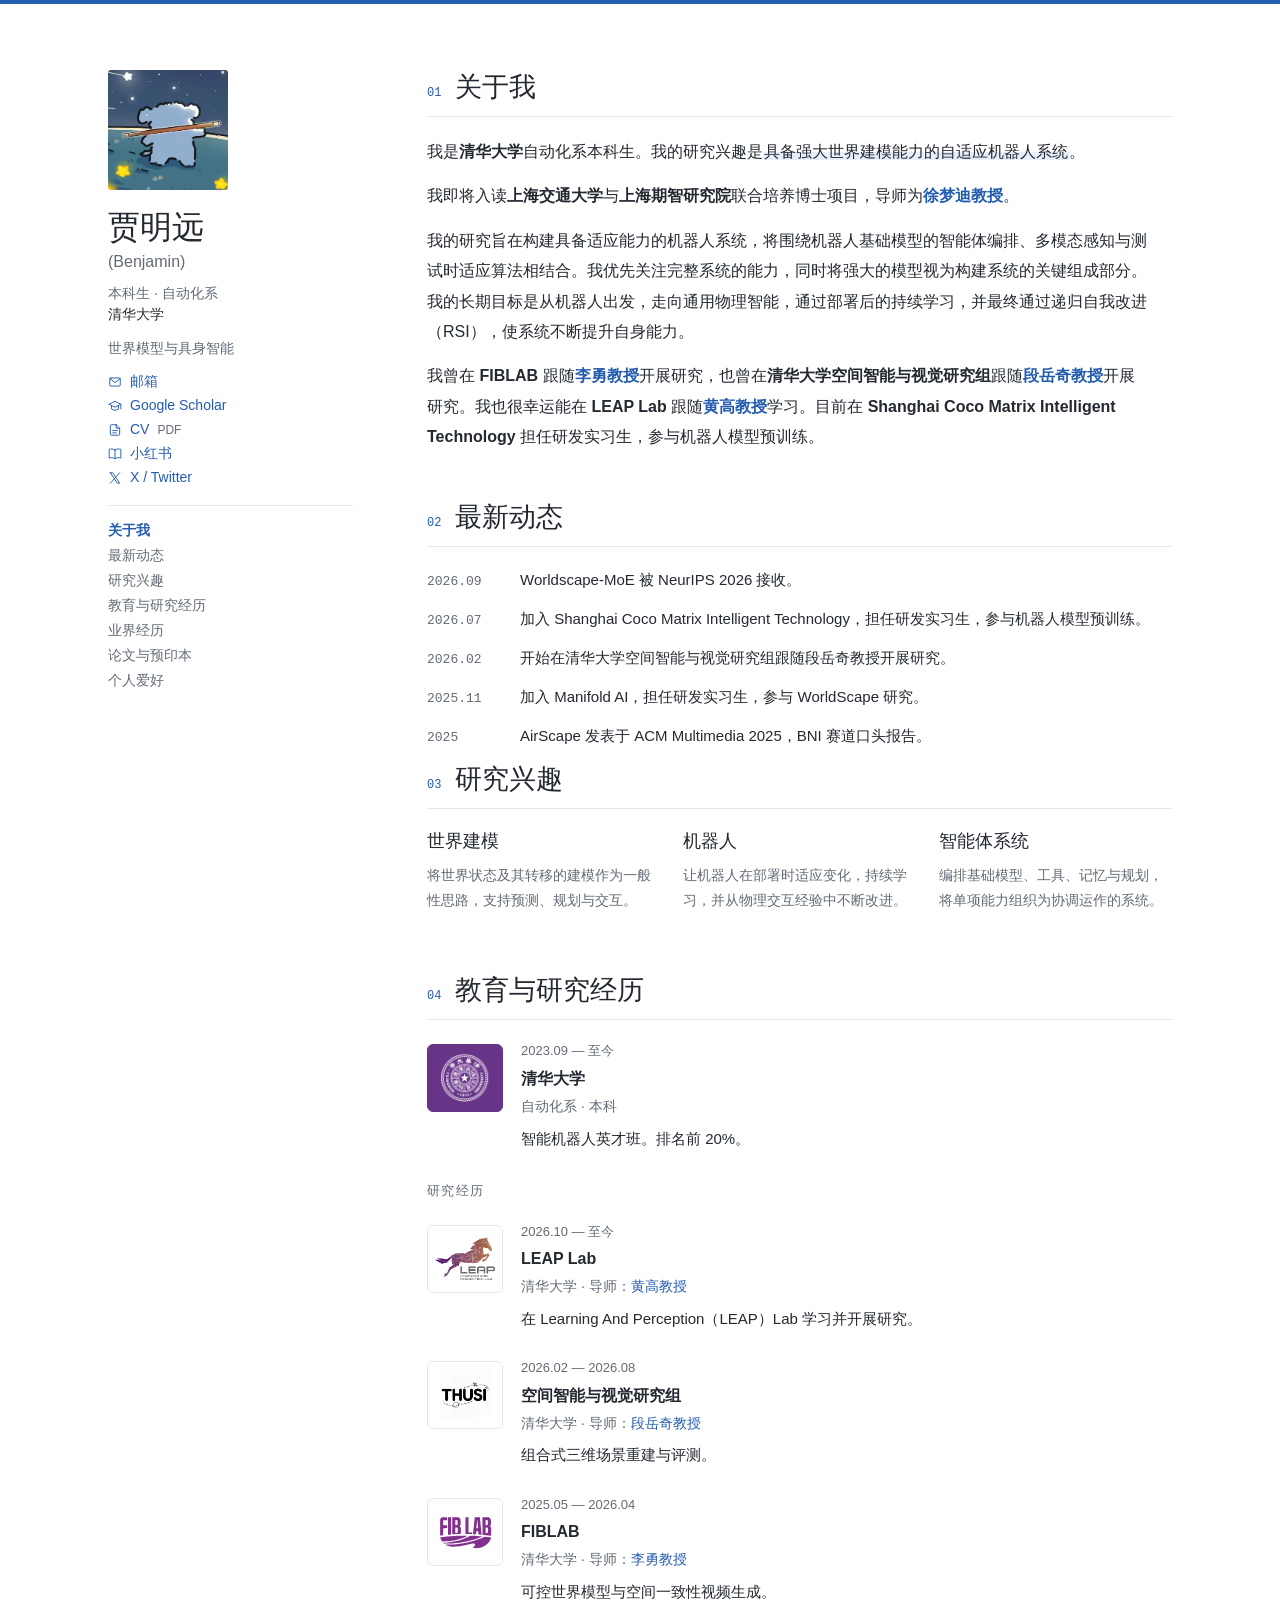
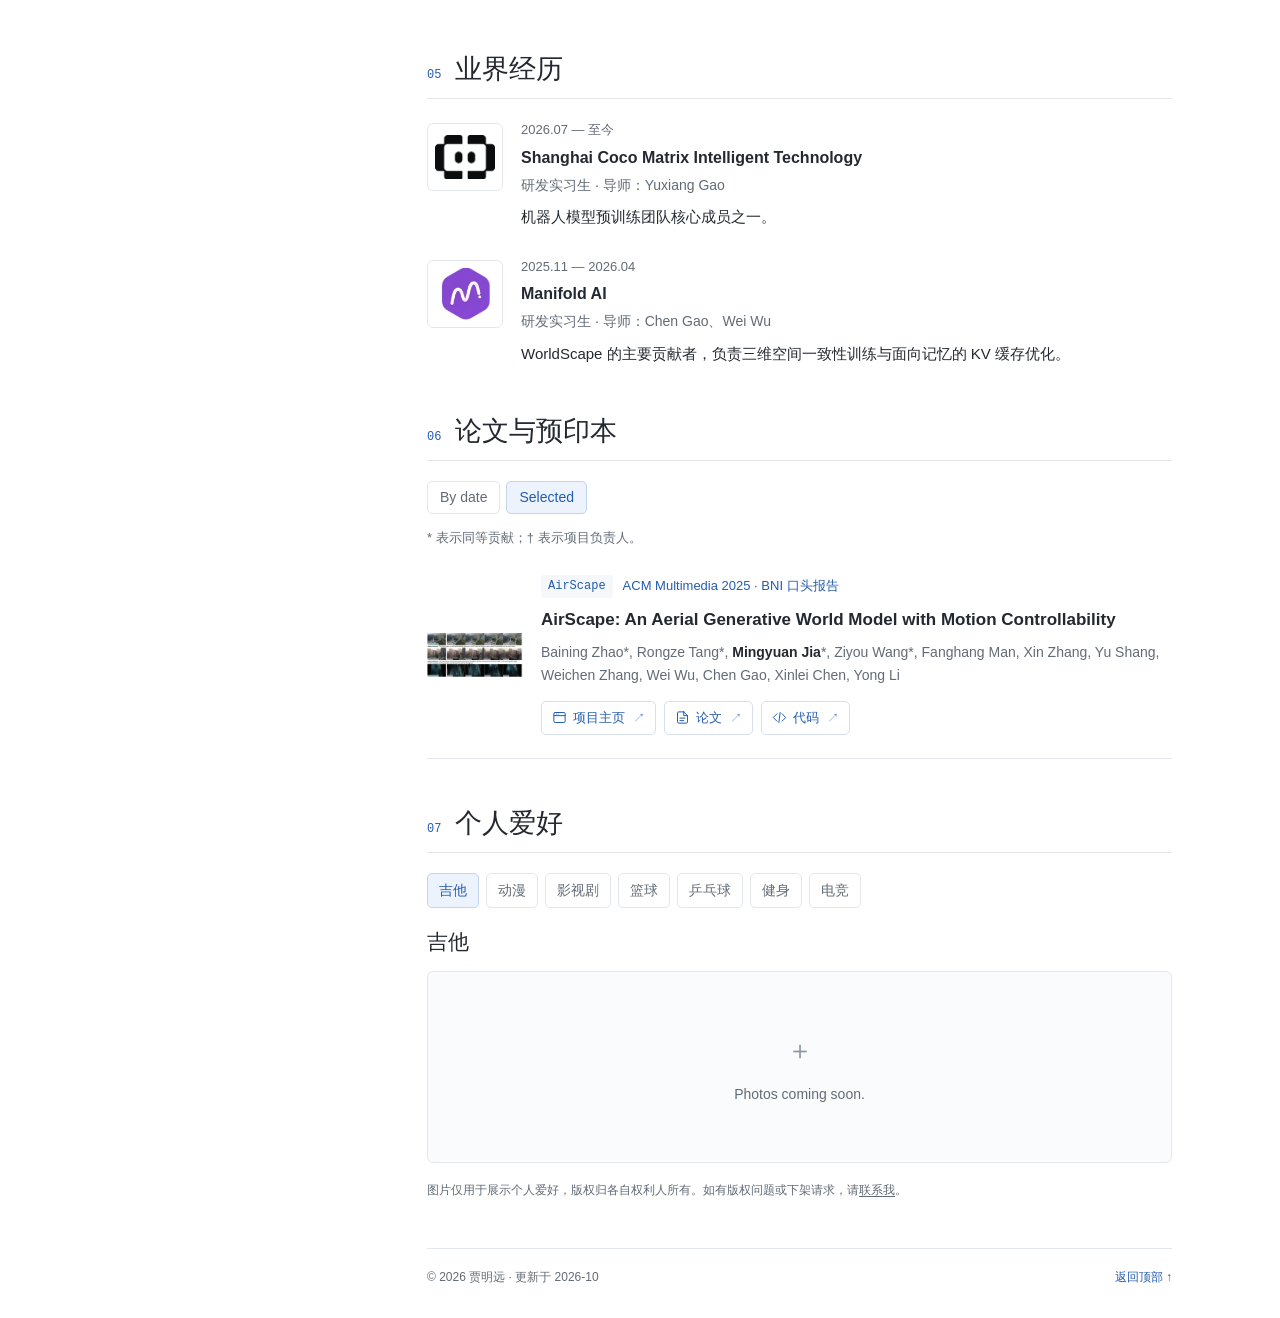
==== commit cf04609a: "Sync six public Scholar papers and remove unreleased WorldScape entry" ====
--- a/zh/index.html
+++ b/zh/index.html
@@ -24,6 +24,6 @@
 <div class="contact"><a href="mailto:jmy23@mails.tsinghua.edu.cn"><svg class="contact-icon" viewBox="0 0 24 24" fill="none" stroke="currentColor" stroke-width="1.6" stroke-linecap="round" stroke-linejoin="round" aria-hidden="true" focusable="false"><rect x="3" y="5" width="18" height="14" rx="2"/><path d="m3 6 9 7 9-7"/></svg>邮箱</a><a href="https://scholar.google.com/citations?user=em5g4N8AAAAJ" target="_blank" rel="noopener noreferrer" title="Google Scholar ↗"><svg class="contact-icon" viewBox="0 0 24 24" fill="none" stroke="currentColor" stroke-width="1.6" stroke-linecap="round" stroke-linejoin="round" aria-hidden="true" focusable="false"><path d="m2 9 10-5 10 5-10 5-10-5Zm4 2v6c4 3 8 3 12 0v-6M22 9v8"/></svg>Google Scholar</a><a href="../assets/files/MingyuanJia-CV.pdf" target="_blank" rel="noopener noreferrer" title="CV · PDF ↗"><svg class="contact-icon" viewBox="0 0 24 24" fill="none" stroke="currentColor" stroke-width="1.6" stroke-linecap="round" stroke-linejoin="round" aria-hidden="true" focusable="false"><path d="M14 3H6a2 2 0 0 0-2 2v14a2 2 0 0 0 2 2h12a2 2 0 0 0 2-2V9l-6-6Zm0 0v6h6M8 13h8M8 17h6"/></svg>CV <span class="file-type">PDF</span></a><a href="https://www.xiaohongshu.com/user/profile/6916f0350000000032015033" target="_blank" rel="noopener noreferrer"><svg class="contact-icon" viewBox="0 0 24 24" fill="none" stroke="currentColor" stroke-width="1.6" stroke-linecap="round" stroke-linejoin="round" aria-hidden="true" focusable="false"><path d="M12 5C9 3 5 3 2 4v15c3-1 7-1 10 1 3-2 7-2 10-1V4c-3-1-7-1-10 1Zm0 0v15"/></svg>小红书</a><a href="https://x.com/nROweyUXqf3100" target="_blank" rel="noopener noreferrer"><svg class="contact-icon" viewBox="0 0 24 24" fill="none" stroke="currentColor" stroke-width="1.6" stroke-linecap="round" stroke-linejoin="round" aria-hidden="true" focusable="false"><path d="M4 3h4l12 18h-4L4 3Zm16 0L4 21"/></svg>X / Twitter</a></div>
 <nav class="nav" aria-label="章节"><a href="#about">关于我</a><a href="#news">最新动态</a><a href="#interests">研究兴趣</a><a href="#education">教育与研究经历</a><a href="#industry">业界经历</a><a href="#publications">论文与预印本</a><a href="#hobbies">个人爱好</a></nav>
 </aside>
-<main id="content"><section class="section about" id="about" aria-labelledby="heading-about"><div class="section-head"><span class="num" aria-hidden="true">01</span><h2 id="heading-about">关于我</h2></div><p>我是<strong class="about-institution">清华大学</strong>自动化系本科生。我的研究兴趣是<mark class="about-interest">具备强大世界建模能力的自适应机器人系统</mark>。</p><p>我即将入读<strong class="about-institution">上海交通大学</strong>与<strong class="about-institution">上海期智研究院</strong>联合培养博士项目，导师为<a class="about-person" href="https://www.mengdixu.me/" target="_blank" rel="noopener noreferrer">徐梦迪教授</a>。</p><p>我的研究旨在构建<em class="about-idea">具备适应能力的机器人系统</em>，将围绕机器人基础模型的<em class="about-idea">智能体编排</em>、多模态感知与测试时适应算法相结合。我优先关注完整系统的能力，同时将强大的模型视为构建系统的关键组成部分。我的长期目标是从机器人出发，走向通用物理智能，通过<em class="about-idea">部署后的持续学习</em>，并最终通过<em class="about-idea">递归自我改进（RSI）</em>，使系统不断提升自身能力。</p><p>我曾在 <strong class="about-institution">FIBLAB</strong> 跟随<a class="about-person" href="https://fi.ee.tsinghua.edu.cn/~liyong/" target="_blank" rel="noopener noreferrer">李勇教授</a>开展研究，也曾在<strong class="about-institution">清华大学空间智能与视觉研究组</strong>跟随<a class="about-person" href="https://duanyueqi.github.io/" target="_blank" rel="noopener noreferrer">段岳奇教授</a>开展研究。我也很幸运能在 <strong class="about-institution">LEAP Lab</strong> 跟随<a class="about-person" href="https://gaohuang-net.github.io/" target="_blank" rel="noopener noreferrer">黄高教授</a>学习。目前在 <strong class="about-institution">Shanghai Coco Matrix Intelligent Technology</strong> 担任研发实习生，参与机器人模型预训练。</p></section><section class="section news" id="news" aria-labelledby="heading-news"><div class="section-head"><span class="num" aria-hidden="true">02</span><h2 id="heading-news">最新动态</h2></div><ul class="news"><li><time>2026.09</time><p>Worldscape-MoE 被 NeurIPS 2026 接收。</p></li><li><time>2026.07</time><p>加入 Shanghai Coco Matrix Intelligent Technology，担任研发实习生，参与机器人模型预训练。</p></li><li><time>2026.02</time><p>开始在清华大学空间智能与视觉研究组跟随段岳奇教授开展研究。</p></li><li><time>2025.11</time><p>加入 Manifold AI，担任研发实习生，参与 WorldScape 研究。</p></li><li><time>2025</time><p>AirScape 发表于 ACM Multimedia 2025，BNI 赛道口头报告。</p></li></ul></section><section class="section interests" id="interests" aria-labelledby="heading-interests"><div class="section-head"><span class="num" aria-hidden="true">03</span><h2 id="heading-interests">研究兴趣</h2></div><div class="interest-grid"><article><h3>世界建模</h3><p>将世界状态及其转移的建模作为一般性思路，支持预测、规划与交互。</p></article><article><h3>机器人</h3><p>让机器人在部署时适应变化，持续学习，并从物理交互经验中不断改进。</p></article><article><h3>智能体系统</h3><p>编排基础模型、工具、记忆与规划，将单项能力组织为协调运作的系统。</p></article></div></section><section class="section education" id="education" aria-labelledby="heading-education"><div class="section-head"><span class="num" aria-hidden="true">04</span><h2 id="heading-education">教育与研究经历</h2></div><article class="entry"><a class="organization-logo organization-logo--tsinghua" href="https://www.tsinghua.edu.cn/" target="_blank" rel="noopener noreferrer" aria-label="清华大学"><img src="../assets/organizations/tsinghua.png" alt="清华大学标志" width="64" height="64"></a><div class="entry-details"><div class="date">2023.09 — 至今</div><h3>清华大学</h3><p class="subtitle">自动化系 · 本科</p><p>智能机器人英才班。排名前 20%。</p></div></article><h3 class="subheading">研究经历</h3><article class="entry"><a class="organization-logo" href="https://www.leaplab.ai/" target="_blank" rel="noopener noreferrer" aria-label="LEAP Lab"><img src="../assets/organizations/leaplab.png" alt="LEAP Lab标志" width="64" height="64"></a><div class="entry-details"><div class="date">2026.10 — 至今</div><h3>LEAP Lab</h3><p class="subtitle">清华大学 · 导师：<a href="https://gaohuang-net.github.io/" target="_blank" rel="noopener noreferrer">黄高教授</a></p><p>在 Learning And Perception（LEAP）Lab 学习并开展研究。</p></div></article><article class="entry"><a class="organization-logo" href="https://github.com/THU-SI" target="_blank" rel="noopener noreferrer" aria-label="空间智能与视觉研究组"><img src="../assets/organizations/thu-si.png" alt="空间智能与视觉研究组标志" width="64" height="64"></a><div class="entry-details"><div class="date">2026.02 — 2026.08</div><h3>空间智能与视觉研究组</h3><p class="subtitle">清华大学 · 导师：<a href="https://duanyueqi.github.io/" target="_blank" rel="noopener noreferrer">段岳奇教授</a></p><p>组合式三维场景重建与评测。</p></div></article><article class="entry"><a class="organization-logo" href="https://fi.ee.tsinghua.edu.cn/" target="_blank" rel="noopener noreferrer" aria-label="FIBLAB"><img src="../assets/organizations/fiblab.svg" alt="FIBLAB标志" width="64" height="64"></a><div class="entry-details"><div class="date">2025.05 — 2026.04</div><h3>FIBLAB</h3><p class="subtitle">清华大学 · 导师：<a href="https://fi.ee.tsinghua.edu.cn/~liyong/" target="_blank" rel="noopener noreferrer">李勇教授</a></p><p>可控世界模型与空间一致性视频生成。</p></div></article></section><section class="section industry" id="industry" aria-labelledby="heading-industry"><div class="section-head"><span class="num" aria-hidden="true">05</span><h2 id="heading-industry">业界经历</h2></div><article class="entry"><a class="organization-logo" href="https://www.ccmtrx.com/" target="_blank" rel="noopener noreferrer" aria-label="Shanghai Coco Matrix Intelligent Technology"><img src="../assets/organizations/coco-matrix.png" alt="Shanghai Coco Matrix Intelligent Technology标志" width="64" height="64"></a><div class="entry-details"><div class="date">2026.07 — 至今</div><h3>Shanghai Coco Matrix Intelligent Technology</h3><p class="subtitle">研发实习生 · 导师：Yuxiang Gao</p><p>机器人模型预训练团队核心成员之一。</p></div></article><article class="entry"><a class="organization-logo" href="https://manifoldai.cn/" target="_blank" rel="noopener noreferrer" aria-label="Manifold AI"><img src="../assets/organizations/manifold.png" alt="Manifold AI标志" width="64" height="64"></a><div class="entry-details"><div class="date">2025.11 — 2026.04</div><h3>Manifold AI</h3><p class="subtitle">研发实习生 · 导师：Chen Gao、Wei Wu</p><p>WorldScape 的主要贡献者，负责三维空间一致性训练与面向记忆的 KV 缓存优化。</p></div></article></section><section class="section publications" id="publications" aria-labelledby="heading-publications"><div class="section-head"><span class="num" aria-hidden="true">06</span><h2 id="heading-publications">论文与预印本</h2></div><div class="publication-controls" role="group" aria-label="Publication view" hidden><button type="button" data-publication-view="date" aria-pressed="false">By date</button><button type="button" data-publication-view="selected" aria-pressed="false">Selected</button></div><p class="legend">* 表示同等贡献；† 表示项目负责人。</p><div class="publication-list" data-default-view="selected"><article class="paper" data-selected="false" data-selected-order="100"><a class="paper-figure" href="../assets/papers/worldscape.webp" target="_blank" rel="noopener" aria-label="WorldScape · 查看论文配图"><img src="../assets/papers/worldscape.webp" alt="WorldScape 概览图" width="1000" height="338" loading="lazy"></a><div class="paper-details"><div class="paper-top"><span class="paper-key">WorldScape</span><span class="venue">2026 · 研究稿件</span></div><h3>Efficient Real-Time Interactive World Modeling with Versatile Control</h3><p class="authors">Yu Meng*, Chen Gao†, Baining Zhao*, <strong>Mingyuan Jia</strong>*, Rongze Tang, Ziyou Wang, Jianjie Fang, Wan Qin, Yingshan Lei, Jiaao Tang, Jiaao Li, Xin Zhang, Yu Shang, Wei Wu, Xinlei Chen, Xiao-Ping Zhang, Yong Li</p></div></article><article class="paper" data-selected="false" data-selected-order="100"><a class="paper-figure" href="../assets/papers/worldscape-moe.webp" target="_blank" rel="noopener" aria-label="Worldscape-MoE · 查看论文配图"><img src="../assets/papers/worldscape-moe.webp" alt="Worldscape-MoE 概览图" width="1000" height="609" loading="lazy"></a><div class="paper-details"><div class="paper-top"><span class="paper-key">Worldscape-MoE</span><span class="venue">NeurIPS 2026</span></div><h3><a class="paper-title-link" href="https://worldscape-moe.com/" target="_blank" rel="noopener noreferrer" aria-label="Worldscape-MoE: A Unified Mixture-of-Experts World Model for Scalable Heterogeneous Action Control (在新标签页打开)">Worldscape-MoE: A Unified Mixture-of-Experts World Model for Scalable Heterogeneous Action Control</a></h3><p class="authors">Jianjie Fang†*, Yongyan Xu*, Ziyou Wang*, Yuchao Huang, Zhaolu Wang, Rongze Tang, <strong>Mingyuan Jia</strong>, Baining Zhao, Weichen Zhang, Xin Zhang, Haisheng Su, Yu Shang, Chen Gao, Wei Wu, Xinlei Chen, Yong Li</p><div class="paper-links"><a class="resource-link" href="https://worldscape-moe.com/" target="_blank" rel="noopener noreferrer" aria-label="Worldscape-MoE · 项目主页 (在新标签页打开)"><svg class="contact-icon" viewBox="0 0 24 24" fill="none" stroke="currentColor" stroke-width="1.6" stroke-linecap="round" stroke-linejoin="round" aria-hidden="true" focusable="false"><rect x="3" y="4" width="18" height="16" rx="2"/><path d="M3 9h18M7 6.5h.01M10 6.5h.01"/></svg><span>项目主页</span><span class="external-mark" aria-hidden="true">↗</span></a><a class="resource-link" href="https://arxiv.org/abs/2607.03964" target="_blank" rel="noopener noreferrer" aria-label="Worldscape-MoE · 论文 (在新标签页打开)"><svg class="contact-icon" viewBox="0 0 24 24" fill="none" stroke="currentColor" stroke-width="1.6" stroke-linecap="round" stroke-linejoin="round" aria-hidden="true" focusable="false"><path d="M14 3H6a2 2 0 0 0-2 2v14a2 2 0 0 0 2 2h12a2 2 0 0 0 2-2V9l-6-6Zm0 0v6h6M8 13h8M8 17h6"/></svg><span>论文</span><span class="external-mark" aria-hidden="true">↗</span></a><a class="resource-link" href="https://github.com/EmbodiedCity/Worldscape-MoE.code" target="_blank" rel="noopener noreferrer" aria-label="Worldscape-MoE · 代码 (在新标签页打开)"><svg class="contact-icon" viewBox="0 0 24 24" fill="none" stroke="currentColor" stroke-width="1.6" stroke-linecap="round" stroke-linejoin="round" aria-hidden="true" focusable="false"><path d="m8 6-6 6 6 6m8-12 6 6-6 6m-3-14-2 16"/></svg><span>代码</span><span class="external-mark" aria-hidden="true">↗</span></a></div></div></article><article class="paper" data-selected="false" data-selected-order="100"><a class="paper-figure" href="../assets/papers/replicateanyscene.webp" target="_blank" rel="noopener" aria-label="ReplicateAnyScene · 查看论文配图"><img src="../assets/papers/replicateanyscene.webp" alt="ReplicateAnyScene 概览图" width="938" height="535" loading="lazy"></a><div class="paper-details"><div class="paper-top"><span class="paper-key">ReplicateAnyScene</span><span class="venue">2026 · 研究稿件</span></div><h3>ReplicateAnyScene: Zero-Shot Video-to-3D Composition via Textual-Visual-Spatial Alignment</h3><p class="authors">Mingyu Dong*, Chong Xia*, <strong>Mingyuan Jia</strong>*, Weichen Lyu, Long Xu, Zheng Zhu, Yueqi Duan</p></div></article><article class="paper" data-selected="true" data-selected-order="1"><a class="paper-figure" href="../assets/papers/airscape.webp" target="_blank" rel="noopener" aria-label="AirScape · 查看论文配图"><img src="../assets/papers/airscape.webp" alt="AirScape 概览图" width="1000" height="452" loading="lazy"></a><div class="paper-details"><div class="paper-top"><span class="paper-key">AirScape</span><span class="venue">ACM Multimedia 2025 · BNI 口头报告</span></div><h3><a class="paper-title-link" href="https://embodiedcity.github.io/AirScape/" target="_blank" rel="noopener noreferrer" aria-label="AirScape: An Aerial Generative World Model with Motion Controllability (在新标签页打开)">AirScape: An Aerial Generative World Model with Motion Controllability</a></h3><p class="authors">Baining Zhao*, Rongze Tang*, <strong>Mingyuan Jia</strong>*, Ziyou Wang*, Fanhang Man, Xin Zhang, Yu Shang, Weichen Zhang, Wei Wu, Chen Gao, Xinlei Chen, Yong Li</p><div class="paper-links"><a class="resource-link" href="https://embodiedcity.github.io/AirScape/" target="_blank" rel="noopener noreferrer" aria-label="AirScape · 项目主页 (在新标签页打开)"><svg class="contact-icon" viewBox="0 0 24 24" fill="none" stroke="currentColor" stroke-width="1.6" stroke-linecap="round" stroke-linejoin="round" aria-hidden="true" focusable="false"><rect x="3" y="4" width="18" height="16" rx="2"/><path d="M3 9h18M7 6.5h.01M10 6.5h.01"/></svg><span>项目主页</span><span class="external-mark" aria-hidden="true">↗</span></a><a class="resource-link" href="https://arxiv.org/abs/2507.08885" target="_blank" rel="noopener noreferrer" aria-label="AirScape · 论文 (在新标签页打开)"><svg class="contact-icon" viewBox="0 0 24 24" fill="none" stroke="currentColor" stroke-width="1.6" stroke-linecap="round" stroke-linejoin="round" aria-hidden="true" focusable="false"><path d="M14 3H6a2 2 0 0 0-2 2v14a2 2 0 0 0 2 2h12a2 2 0 0 0 2-2V9l-6-6Zm0 0v6h6M8 13h8M8 17h6"/></svg><span>论文</span><span class="external-mark" aria-hidden="true">↗</span></a><a class="resource-link" href="https://github.com/EmbodiedCity/AirScape.code" target="_blank" rel="noopener noreferrer" aria-label="AirScape · 代码 (在新标签页打开)"><svg class="contact-icon" viewBox="0 0 24 24" fill="none" stroke="currentColor" stroke-width="1.6" stroke-linecap="round" stroke-linejoin="round" aria-hidden="true" focusable="false"><path d="m8 6-6 6 6 6m8-12 6 6-6 6m-3-14-2 16"/></svg><span>代码</span><span class="external-mark" aria-hidden="true">↗</span></a></div></div></article></div><p class="publication-empty" hidden>No selected publications yet.</p></section><section class="section hobbies" id="hobbies" aria-labelledby="heading-hobbies"><div class="section-head"><span class="num" aria-hidden="true">07</span><h2 id="heading-hobbies">个人爱好</h2></div><div class="hobby-tabs" role="tablist" aria-label="Hobbies"><button type="button" role="tab" id="hobby-tab-guitar" aria-controls="hobby-panel-guitar" aria-selected="true" tabindex="0">吉他</button><button type="button" role="tab" id="hobby-tab-anime" aria-controls="hobby-panel-anime" aria-selected="false" tabindex="-1">动漫</button><button type="button" role="tab" id="hobby-tab-film-tv" aria-controls="hobby-panel-film-tv" aria-selected="false" tabindex="-1">影视剧</button><button type="button" role="tab" id="hobby-tab-basketball" aria-controls="hobby-panel-basketball" aria-selected="false" tabindex="-1">篮球</button><button type="button" role="tab" id="hobby-tab-table-tennis" aria-controls="hobby-panel-table-tennis" aria-selected="false" tabindex="-1">乒乓球</button><button type="button" role="tab" id="hobby-tab-fitness" aria-controls="hobby-panel-fitness" aria-selected="false" tabindex="-1">健身</button><button type="button" role="tab" id="hobby-tab-esports" aria-controls="hobby-panel-esports" aria-selected="false" tabindex="-1">电竞</button></div><div class="hobby-panel" role="tabpanel" id="hobby-panel-guitar" aria-labelledby="hobby-tab-guitar" tabindex="0"><h3>吉他</h3><div class="hobby-stage"><div class="hobby-empty"><span aria-hidden="true">＋</span><p>Photos coming soon.</p></div><div class="hobby-pagination"><button type="button" data-step="-1" aria-label="Previous photo" disabled>‹</button><span class="hobby-count" role="status" aria-live="polite">0 / 0</span><button type="button" data-step="1" aria-label="Next photo" disabled>›</button></div></div></div><div class="hobby-panel" role="tabpanel" id="hobby-panel-anime" aria-labelledby="hobby-tab-anime" tabindex="0" hidden><h3>动漫</h3><div class="hobby-stage"><figure class="hobby-slide"><img src="../assets/hobbies/bocchi-the-rock.png" alt="孤独摇滚乐队成员" loading="lazy"></figure><figure class="hobby-slide" hidden><img src="../assets/hobbies/sword-art-online.png" alt="刀剑神域插画" loading="lazy"></figure><div class="hobby-pagination"><button type="button" data-step="-1" aria-label="Previous photo" disabled>‹</button><span class="hobby-count" role="status" aria-live="polite">1 / 2</span><button type="button" data-step="1" aria-label="Next photo" disabled>›</button></div></div></div><div class="hobby-panel" role="tabpanel" id="hobby-panel-film-tv" aria-labelledby="hobby-tab-film-tv" tabindex="0" hidden><h3>影视剧</h3><div class="hobby-stage"><figure class="hobby-slide"><img src="../assets/hobbies/person-of-interest.png" alt="疑犯追踪角色海报" loading="lazy"></figure><figure class="hobby-slide" hidden><img src="../assets/hobbies/interstellar.png" alt="星际穿越冰雪星球上的宇航员" loading="lazy"></figure><div class="hobby-pagination"><button type="button" data-step="-1" aria-label="Previous photo" disabled>‹</button><span class="hobby-count" role="status" aria-live="polite">1 / 2</span><button type="button" data-step="1" aria-label="Next photo" disabled>›</button></div></div></div><div class="hobby-panel" role="tabpanel" id="hobby-panel-basketball" aria-labelledby="hobby-tab-basketball" tabindex="0" hidden><h3>篮球</h3><div class="hobby-stage"><div class="hobby-empty"><span aria-hidden="true">＋</span><p>Photos coming soon.</p></div><div class="hobby-pagination"><button type="button" data-step="-1" aria-label="Previous photo" disabled>‹</button><span class="hobby-count" role="status" aria-live="polite">0 / 0</span><button type="button" data-step="1" aria-label="Next photo" disabled>›</button></div></div></div><div class="hobby-panel" role="tabpanel" id="hobby-panel-table-tennis" aria-labelledby="hobby-tab-table-tennis" tabindex="0" hidden><h3>乒乓球</h3><div class="hobby-stage"><div class="hobby-empty"><span aria-hidden="true">＋</span><p>Photos coming soon.</p></div><div class="hobby-pagination"><button type="button" data-step="-1" aria-label="Previous photo" disabled>‹</button><span class="hobby-count" role="status" aria-live="polite">0 / 0</span><button type="button" data-step="1" aria-label="Next photo" disabled>›</button></div></div></div><div class="hobby-panel" role="tabpanel" id="hobby-panel-fitness" aria-labelledby="hobby-tab-fitness" tabindex="0" hidden><h3>健身</h3><div class="hobby-stage"><div class="hobby-empty"><span aria-hidden="true">＋</span><p>Photos coming soon.</p></div><div class="hobby-pagination"><button type="button" data-step="-1" aria-label="Previous photo" disabled>‹</button><span class="hobby-count" role="status" aria-live="polite">0 / 0</span><button type="button" data-step="1" aria-label="Next photo" disabled>›</button></div></div></div><div class="hobby-panel" role="tabpanel" id="hobby-panel-esports" aria-labelledby="hobby-tab-esports" tabindex="0" hidden><h3>电竞</h3><div class="hobby-stage"><figure class="hobby-slide"><img src="../assets/hobbies/valorant.png" alt="无畏契约角色插画" loading="lazy"></figure><figure class="hobby-slide" hidden><img src="../assets/hobbies/league-of-legends.png" alt="英雄联盟角色插画" loading="lazy"></figure><figure class="hobby-slide" hidden><img src="../assets/hobbies/wuthering-waves.png" alt="鸣潮角色插画" loading="lazy"></figure><div class="hobby-pagination"><button type="button" data-step="-1" aria-label="Previous photo" disabled>‹</button><span class="hobby-count" role="status" aria-live="polite">1 / 3</span><button type="button" data-step="1" aria-label="Next photo" disabled>›</button></div></div></div><p class="hobby-notice">图片仅用于展示个人爱好，版权归各自权利人所有。如有版权问题或下架请求，请<a href="mailto:jmy23@mails.tsinghua.edu.cn">联系我</a>。</p></section>
+<main id="content"><section class="section about" id="about" aria-labelledby="heading-about"><div class="section-head"><span class="num" aria-hidden="true">01</span><h2 id="heading-about">关于我</h2></div><p>我是<strong class="about-institution">清华大学</strong>自动化系本科生。我的研究兴趣是<mark class="about-interest">具备强大世界建模能力的自适应机器人系统</mark>。</p><p>我即将入读<strong class="about-institution">上海交通大学</strong>与<strong class="about-institution">上海期智研究院</strong>联合培养博士项目，导师为<a class="about-person" href="https://www.mengdixu.me/" target="_blank" rel="noopener noreferrer">徐梦迪教授</a>。</p><p>我的研究旨在构建<em class="about-idea">具备适应能力的机器人系统</em>，将围绕机器人基础模型的<em class="about-idea">智能体编排</em>、多模态感知与测试时适应算法相结合。我优先关注完整系统的能力，同时将强大的模型视为构建系统的关键组成部分。我的长期目标是从机器人出发，走向通用物理智能，通过<em class="about-idea">部署后的持续学习</em>，并最终通过<em class="about-idea">递归自我改进（RSI）</em>，使系统不断提升自身能力。</p><p>我曾在 <strong class="about-institution">FIBLAB</strong> 跟随<a class="about-person" href="https://fi.ee.tsinghua.edu.cn/~liyong/" target="_blank" rel="noopener noreferrer">李勇教授</a>开展研究，也曾在<strong class="about-institution">清华大学空间智能与视觉研究组</strong>跟随<a class="about-person" href="https://duanyueqi.github.io/" target="_blank" rel="noopener noreferrer">段岳奇教授</a>开展研究。我也很幸运能在 <strong class="about-institution">LEAP Lab</strong> 跟随<a class="about-person" href="https://gaohuang-net.github.io/" target="_blank" rel="noopener noreferrer">黄高教授</a>学习。目前在 <strong class="about-institution">Shanghai Coco Matrix Intelligent Technology</strong> 担任研发实习生，参与机器人模型预训练。</p></section><section class="section news" id="news" aria-labelledby="heading-news"><div class="section-head"><span class="num" aria-hidden="true">02</span><h2 id="heading-news">最新动态</h2></div><ul class="news"><li><time>2026.09</time><p>Worldscape-MoE 被 NeurIPS 2026 接收。</p></li><li><time>2026.07</time><p>加入 Shanghai Coco Matrix Intelligent Technology，担任研发实习生，参与机器人模型预训练。</p></li><li><time>2026.02</time><p>开始在清华大学空间智能与视觉研究组跟随段岳奇教授开展研究。</p></li><li><time>2025.11</time><p>加入 Manifold AI，担任研发实习生，参与 WorldScape 研究。</p></li><li><time>2025</time><p>AirScape 发表于 ACM Multimedia 2025，BNI 赛道口头报告。</p></li></ul></section><section class="section interests" id="interests" aria-labelledby="heading-interests"><div class="section-head"><span class="num" aria-hidden="true">03</span><h2 id="heading-interests">研究兴趣</h2></div><div class="interest-grid"><article><h3>世界建模</h3><p>将世界状态及其转移的建模作为一般性思路，支持预测、规划与交互。</p></article><article><h3>机器人</h3><p>让机器人在部署时适应变化，持续学习，并从物理交互经验中不断改进。</p></article><article><h3>智能体系统</h3><p>编排基础模型、工具、记忆与规划，将单项能力组织为协调运作的系统。</p></article></div></section><section class="section education" id="education" aria-labelledby="heading-education"><div class="section-head"><span class="num" aria-hidden="true">04</span><h2 id="heading-education">教育与研究经历</h2></div><article class="entry"><a class="organization-logo organization-logo--tsinghua" href="https://www.tsinghua.edu.cn/" target="_blank" rel="noopener noreferrer" aria-label="清华大学"><img src="../assets/organizations/tsinghua.png" alt="清华大学标志" width="64" height="64"></a><div class="entry-details"><div class="date">2023.09 — 至今</div><h3>清华大学</h3><p class="subtitle">自动化系 · 本科</p><p>智能机器人英才班。排名前 20%。</p></div></article><h3 class="subheading">研究经历</h3><article class="entry"><a class="organization-logo" href="https://www.leaplab.ai/" target="_blank" rel="noopener noreferrer" aria-label="LEAP Lab"><img src="../assets/organizations/leaplab.png" alt="LEAP Lab标志" width="64" height="64"></a><div class="entry-details"><div class="date">2026.10 — 至今</div><h3>LEAP Lab</h3><p class="subtitle">清华大学 · 导师：<a href="https://gaohuang-net.github.io/" target="_blank" rel="noopener noreferrer">黄高教授</a></p><p>在 Learning And Perception（LEAP）Lab 学习并开展研究。</p></div></article><article class="entry"><a class="organization-logo" href="https://github.com/THU-SI" target="_blank" rel="noopener noreferrer" aria-label="空间智能与视觉研究组"><img src="../assets/organizations/thu-si.png" alt="空间智能与视觉研究组标志" width="64" height="64"></a><div class="entry-details"><div class="date">2026.02 — 2026.08</div><h3>空间智能与视觉研究组</h3><p class="subtitle">清华大学 · 导师：<a href="https://duanyueqi.github.io/" target="_blank" rel="noopener noreferrer">段岳奇教授</a></p><p>组合式三维场景重建与评测。</p></div></article><article class="entry"><a class="organization-logo" href="https://fi.ee.tsinghua.edu.cn/" target="_blank" rel="noopener noreferrer" aria-label="FIBLAB"><img src="../assets/organizations/fiblab.svg" alt="FIBLAB标志" width="64" height="64"></a><div class="entry-details"><div class="date">2025.05 — 2026.04</div><h3>FIBLAB</h3><p class="subtitle">清华大学 · 导师：<a href="https://fi.ee.tsinghua.edu.cn/~liyong/" target="_blank" rel="noopener noreferrer">李勇教授</a></p><p>可控世界模型与空间一致性视频生成。</p></div></article></section><section class="section industry" id="industry" aria-labelledby="heading-industry"><div class="section-head"><span class="num" aria-hidden="true">05</span><h2 id="heading-industry">业界经历</h2></div><article class="entry"><a class="organization-logo" href="https://www.ccmtrx.com/" target="_blank" rel="noopener noreferrer" aria-label="Shanghai Coco Matrix Intelligent Technology"><img src="../assets/organizations/coco-matrix.png" alt="Shanghai Coco Matrix Intelligent Technology标志" width="64" height="64"></a><div class="entry-details"><div class="date">2026.07 — 至今</div><h3>Shanghai Coco Matrix Intelligent Technology</h3><p class="subtitle">研发实习生 · 导师：Yuxiang Gao</p><p>机器人模型预训练团队核心成员之一。</p></div></article><article class="entry"><a class="organization-logo" href="https://manifoldai.cn/" target="_blank" rel="noopener noreferrer" aria-label="Manifold AI"><img src="../assets/organizations/manifold.png" alt="Manifold AI标志" width="64" height="64"></a><div class="entry-details"><div class="date">2025.11 — 2026.04</div><h3>Manifold AI</h3><p class="subtitle">研发实习生 · 导师：Chen Gao、Wei Wu</p><p>WorldScape 的主要贡献者，负责三维空间一致性训练与面向记忆的 KV 缓存优化。</p></div></article></section><section class="section publications" id="publications" aria-labelledby="heading-publications"><div class="section-head"><span class="num" aria-hidden="true">06</span><h2 id="heading-publications">论文与预印本</h2></div><div class="publication-controls" role="group" aria-label="Publication view" hidden><button type="button" data-publication-view="date" aria-pressed="false">By date</button><button type="button" data-publication-view="selected" aria-pressed="false">Selected</button></div><p class="legend">* 表示同等贡献；† 表示项目负责人。</p><div class="publication-list" data-default-view="selected"><article class="paper" data-selected="false" data-selected-order="100"><a class="paper-figure" href="../assets/papers/bridgewam.webp" target="_blank" rel="noopener" aria-label="BridgeWAM · 查看论文配图"><img src="../assets/papers/bridgewam.webp" alt="BridgeWAM 概览图" width="1000" height="555" loading="lazy"></a><div class="paper-details"><div class="paper-top"><span class="paper-key">BridgeWAM</span><span class="venue">arXiv 预印本 · 2026</span></div><h3><a class="paper-title-link" href="https://bridgewam.github.io/Bridge-Wam-show/" target="_blank" rel="noopener noreferrer" aria-label="BridgeWAM: Bridging Video and Action Experts via Latent Bridge Queries (在新标签页打开)">BridgeWAM: Bridging Video and Action Experts via Latent Bridge Queries</a></h3><p class="authors">Jiaxin Fang, Ruitong Liu, Zeyu Lai, Xingyu Wang, <strong>Mingyuan Jia</strong>, Pingyue Sheng, Weikang Wan, Mengdi Xu, Yuxiang Gao</p><div class="paper-links"><a class="resource-link" href="https://bridgewam.github.io/Bridge-Wam-show/" target="_blank" rel="noopener noreferrer" aria-label="BridgeWAM · 项目主页 (在新标签页打开)"><svg class="contact-icon" viewBox="0 0 24 24" fill="none" stroke="currentColor" stroke-width="1.6" stroke-linecap="round" stroke-linejoin="round" aria-hidden="true" focusable="false"><rect x="3" y="4" width="18" height="16" rx="2"/><path d="M3 9h18M7 6.5h.01M10 6.5h.01"/></svg><span>项目主页</span><span class="external-mark" aria-hidden="true">↗</span></a><a class="resource-link" href="https://arxiv.org/abs/2610.14746" target="_blank" rel="noopener noreferrer" aria-label="BridgeWAM · 论文 (在新标签页打开)"><svg class="contact-icon" viewBox="0 0 24 24" fill="none" stroke="currentColor" stroke-width="1.6" stroke-linecap="round" stroke-linejoin="round" aria-hidden="true" focusable="false"><path d="M14 3H6a2 2 0 0 0-2 2v14a2 2 0 0 0 2 2h12a2 2 0 0 0 2-2V9l-6-6Zm0 0v6h6M8 13h8M8 17h6"/></svg><span>论文</span><span class="external-mark" aria-hidden="true">↗</span></a><a class="resource-link" href="https://github.com/jxfang04/BridgeWAM-code" target="_blank" rel="noopener noreferrer" aria-label="BridgeWAM · 代码 (在新标签页打开)"><svg class="contact-icon" viewBox="0 0 24 24" fill="none" stroke="currentColor" stroke-width="1.6" stroke-linecap="round" stroke-linejoin="round" aria-hidden="true" focusable="false"><path d="m8 6-6 6 6 6m8-12 6 6-6 6m-3-14-2 16"/></svg><span>代码</span><span class="external-mark" aria-hidden="true">↗</span></a></div></div></article><article class="paper" data-selected="false" data-selected-order="100"><a class="paper-figure" href="../assets/papers/vigar.webp" target="_blank" rel="noopener" aria-label="ViGAR · 查看论文配图"><img src="../assets/papers/vigar.webp" alt="ViGAR 概览图" width="1000" height="485" loading="lazy"></a><div class="paper-details"><div class="paper-top"><span class="paper-key">ViGAR</span><span class="venue">arXiv 预印本 · 2026</span></div><h3><a class="paper-title-link" href="https://dagroup-pku.github.io/ViGAR/" target="_blank" rel="noopener noreferrer" aria-label="Rethinking World-Action Model for Compositional and In-Context Robotic Manipulation (在新标签页打开)">Rethinking World-Action Model for Compositional and In-Context Robotic Manipulation</a></h3><p class="authors">Shukai Gong*, Xuanran Zhai*, Yintianrun Zhang*, Ruopeng Cui, Ye Huang, Yiyang Fu, Dexuan Lyu, Chaojie Li, Xinyi Song, Peiwen Lin, Chuang Wang, <strong>Mingyuan Jia</strong>, Yufan Deng, Jiaxin Fang, Bo Liang, Jiaxin Li, Yuxiang Gao, Hao Liu, Daquan Zhou</p><div class="paper-links"><a class="resource-link" href="https://dagroup-pku.github.io/ViGAR/" target="_blank" rel="noopener noreferrer" aria-label="ViGAR · 项目主页 (在新标签页打开)"><svg class="contact-icon" viewBox="0 0 24 24" fill="none" stroke="currentColor" stroke-width="1.6" stroke-linecap="round" stroke-linejoin="round" aria-hidden="true" focusable="false"><rect x="3" y="4" width="18" height="16" rx="2"/><path d="M3 9h18M7 6.5h.01M10 6.5h.01"/></svg><span>项目主页</span><span class="external-mark" aria-hidden="true">↗</span></a><a class="resource-link" href="https://arxiv.org/abs/2610.02368" target="_blank" rel="noopener noreferrer" aria-label="ViGAR · 论文 (在新标签页打开)"><svg class="contact-icon" viewBox="0 0 24 24" fill="none" stroke="currentColor" stroke-width="1.6" stroke-linecap="round" stroke-linejoin="round" aria-hidden="true" focusable="false"><path d="M14 3H6a2 2 0 0 0-2 2v14a2 2 0 0 0 2 2h12a2 2 0 0 0 2-2V9l-6-6Zm0 0v6h6M8 13h8M8 17h6"/></svg><span>论文</span><span class="external-mark" aria-hidden="true">↗</span></a><a class="resource-link" href="https://github.com/DAGroup-PKU/ViGAR" target="_blank" rel="noopener noreferrer" aria-label="ViGAR · 代码 (在新标签页打开)"><svg class="contact-icon" viewBox="0 0 24 24" fill="none" stroke="currentColor" stroke-width="1.6" stroke-linecap="round" stroke-linejoin="round" aria-hidden="true" focusable="false"><path d="m8 6-6 6 6 6m8-12 6 6-6 6m-3-14-2 16"/></svg><span>代码</span><span class="external-mark" aria-hidden="true">↗</span></a></div></div></article><article class="paper" data-selected="false" data-selected-order="100"><a class="paper-figure" href="../assets/papers/psg-jepa.webp" target="_blank" rel="noopener" aria-label="PSG-JEPA · 查看论文配图"><img src="../assets/papers/psg-jepa.webp" alt="PSG-JEPA 概览图" width="599" height="766" loading="lazy"></a><div class="paper-details"><div class="paper-top"><span class="paper-key">PSG-JEPA</span><span class="venue">arXiv 预印本 · 2026</span></div><h3><a class="paper-title-link" href="https://haodong-yan.github.io/psg-jepa-project-page/" target="_blank" rel="noopener noreferrer" aria-label="Is Forward Prediction Enough? Physical State Grounding for JEPA World Models (在新标签页打开)">Is Forward Prediction Enough? Physical State Grounding for JEPA World Models</a></h3><p class="authors">Haodong Yan, Jiaguan Zhu, <strong>Mingyuan Jia</strong>, Ruiqing Yin, Junjie He, Zhide Zhong, Junfeng Li, Jinxuan Lu, Hengtao Li, Tianran Zhang, Jiayi Chen, Wenxuan Song, Wen Chen, Yuxiang Gao, Haoang Li</p><div class="paper-links"><a class="resource-link" href="https://haodong-yan.github.io/psg-jepa-project-page/" target="_blank" rel="noopener noreferrer" aria-label="PSG-JEPA · 项目主页 (在新标签页打开)"><svg class="contact-icon" viewBox="0 0 24 24" fill="none" stroke="currentColor" stroke-width="1.6" stroke-linecap="round" stroke-linejoin="round" aria-hidden="true" focusable="false"><rect x="3" y="4" width="18" height="16" rx="2"/><path d="M3 9h18M7 6.5h.01M10 6.5h.01"/></svg><span>项目主页</span><span class="external-mark" aria-hidden="true">↗</span></a><a class="resource-link" href="https://arxiv.org/abs/2608.06799" target="_blank" rel="noopener noreferrer" aria-label="PSG-JEPA · 论文 (在新标签页打开)"><svg class="contact-icon" viewBox="0 0 24 24" fill="none" stroke="currentColor" stroke-width="1.6" stroke-linecap="round" stroke-linejoin="round" aria-hidden="true" focusable="false"><path d="M14 3H6a2 2 0 0 0-2 2v14a2 2 0 0 0 2 2h12a2 2 0 0 0 2-2V9l-6-6Zm0 0v6h6M8 13h8M8 17h6"/></svg><span>论文</span><span class="external-mark" aria-hidden="true">↗</span></a><a class="resource-link" href="https://github.com/Haodong-Yan/PSG-JEPA" target="_blank" rel="noopener noreferrer" aria-label="PSG-JEPA · 代码 (在新标签页打开)"><svg class="contact-icon" viewBox="0 0 24 24" fill="none" stroke="currentColor" stroke-width="1.6" stroke-linecap="round" stroke-linejoin="round" aria-hidden="true" focusable="false"><path d="m8 6-6 6 6 6m8-12 6 6-6 6m-3-14-2 16"/></svg><span>代码</span><span class="external-mark" aria-hidden="true">↗</span></a></div></div></article><article class="paper" data-selected="false" data-selected-order="100"><a class="paper-figure" href="../assets/papers/worldscape-moe.webp" target="_blank" rel="noopener" aria-label="Worldscape-MoE · 查看论文配图"><img src="../assets/papers/worldscape-moe.webp" alt="Worldscape-MoE 概览图" width="1000" height="609" loading="lazy"></a><div class="paper-details"><div class="paper-top"><span class="paper-key">Worldscape-MoE</span><span class="venue">NeurIPS 2026</span></div><h3><a class="paper-title-link" href="https://worldscape-moe.com/" target="_blank" rel="noopener noreferrer" aria-label="Worldscape-MoE: A Unified Mixture-of-Experts World Model for Scalable Heterogeneous Action Control (在新标签页打开)">Worldscape-MoE: A Unified Mixture-of-Experts World Model for Scalable Heterogeneous Action Control</a></h3><p class="authors">Jianjie Fang†*, Yongyan Xu*, Ziyou Wang*, Chen Gao, Yuchao Huang, Zhaolu Wang, Rongze Tang, <strong>Mingyuan Jia</strong>, Baining Zhao, Weichen Zhang, Xin Zhang, Haisheng Su, Yu Shang, Wei Wu, Xinlei Chen, Yong Li</p><div class="paper-links"><a class="resource-link" href="https://worldscape-moe.com/" target="_blank" rel="noopener noreferrer" aria-label="Worldscape-MoE · 项目主页 (在新标签页打开)"><svg class="contact-icon" viewBox="0 0 24 24" fill="none" stroke="currentColor" stroke-width="1.6" stroke-linecap="round" stroke-linejoin="round" aria-hidden="true" focusable="false"><rect x="3" y="4" width="18" height="16" rx="2"/><path d="M3 9h18M7 6.5h.01M10 6.5h.01"/></svg><span>项目主页</span><span class="external-mark" aria-hidden="true">↗</span></a><a class="resource-link" href="https://arxiv.org/abs/2607.03964" target="_blank" rel="noopener noreferrer" aria-label="Worldscape-MoE · 论文 (在新标签页打开)"><svg class="contact-icon" viewBox="0 0 24 24" fill="none" stroke="currentColor" stroke-width="1.6" stroke-linecap="round" stroke-linejoin="round" aria-hidden="true" focusable="false"><path d="M14 3H6a2 2 0 0 0-2 2v14a2 2 0 0 0 2 2h12a2 2 0 0 0 2-2V9l-6-6Zm0 0v6h6M8 13h8M8 17h6"/></svg><span>论文</span><span class="external-mark" aria-hidden="true">↗</span></a><a class="resource-link" href="https://github.com/EmbodiedCity/Worldscape-MoE.code" target="_blank" rel="noopener noreferrer" aria-label="Worldscape-MoE · 代码 (在新标签页打开)"><svg class="contact-icon" viewBox="0 0 24 24" fill="none" stroke="currentColor" stroke-width="1.6" stroke-linecap="round" stroke-linejoin="round" aria-hidden="true" focusable="false"><path d="m8 6-6 6 6 6m8-12 6 6-6 6m-3-14-2 16"/></svg><span>代码</span><span class="external-mark" aria-hidden="true">↗</span></a></div></div></article><article class="paper" data-selected="false" data-selected-order="100"><a class="paper-figure" href="../assets/papers/replicateanyscene.webp" target="_blank" rel="noopener" aria-label="ReplicateAnyScene · 查看论文配图"><img src="../assets/papers/replicateanyscene.webp" alt="ReplicateAnyScene 概览图" width="938" height="535" loading="lazy"></a><div class="paper-details"><div class="paper-top"><span class="paper-key">ReplicateAnyScene</span><span class="venue">arXiv 预印本 · 2026</span></div><h3><a class="paper-title-link" href="https://xiac20.github.io/ReplicateAnyScene/" target="_blank" rel="noopener noreferrer" aria-label="ReplicateAnyScene: Zero-Shot Video-to-3D Composition via Textual-Visual-Spatial Alignment (在新标签页打开)">ReplicateAnyScene: Zero-Shot Video-to-3D Composition via Textual-Visual-Spatial Alignment</a></h3><p class="authors">Mingyu Dong*, Chong Xia*, <strong>Mingyuan Jia</strong>, Weichen Lyu, Long Xu, Zheng Zhu, Yueqi Duan</p><div class="paper-links"><a class="resource-link" href="https://xiac20.github.io/ReplicateAnyScene/" target="_blank" rel="noopener noreferrer" aria-label="ReplicateAnyScene · 项目主页 (在新标签页打开)"><svg class="contact-icon" viewBox="0 0 24 24" fill="none" stroke="currentColor" stroke-width="1.6" stroke-linecap="round" stroke-linejoin="round" aria-hidden="true" focusable="false"><rect x="3" y="4" width="18" height="16" rx="2"/><path d="M3 9h18M7 6.5h.01M10 6.5h.01"/></svg><span>项目主页</span><span class="external-mark" aria-hidden="true">↗</span></a><a class="resource-link" href="https://arxiv.org/abs/2604.10789" target="_blank" rel="noopener noreferrer" aria-label="ReplicateAnyScene · 论文 (在新标签页打开)"><svg class="contact-icon" viewBox="0 0 24 24" fill="none" stroke="currentColor" stroke-width="1.6" stroke-linecap="round" stroke-linejoin="round" aria-hidden="true" focusable="false"><path d="M14 3H6a2 2 0 0 0-2 2v14a2 2 0 0 0 2 2h12a2 2 0 0 0 2-2V9l-6-6Zm0 0v6h6M8 13h8M8 17h6"/></svg><span>论文</span><span class="external-mark" aria-hidden="true">↗</span></a><a class="resource-link" href="https://github.com/xiac20/ReplicateAnyScene" target="_blank" rel="noopener noreferrer" aria-label="ReplicateAnyScene · 代码 (在新标签页打开)"><svg class="contact-icon" viewBox="0 0 24 24" fill="none" stroke="currentColor" stroke-width="1.6" stroke-linecap="round" stroke-linejoin="round" aria-hidden="true" focusable="false"><path d="m8 6-6 6 6 6m8-12 6 6-6 6m-3-14-2 16"/></svg><span>代码</span><span class="external-mark" aria-hidden="true">↗</span></a></div></div></article><article class="paper" data-selected="true" data-selected-order="1"><a class="paper-figure" href="../assets/papers/airscape.webp" target="_blank" rel="noopener" aria-label="AirScape · 查看论文配图"><img src="../assets/papers/airscape.webp" alt="AirScape 概览图" width="1000" height="452" loading="lazy"></a><div class="paper-details"><div class="paper-top"><span class="paper-key">AirScape</span><span class="venue">ACM Multimedia 2025 · BNI 口头报告</span></div><h3><a class="paper-title-link" href="https://embodiedcity.github.io/AirScape/" target="_blank" rel="noopener noreferrer" aria-label="AirScape: An Aerial Generative World Model with Motion Controllability (在新标签页打开)">AirScape: An Aerial Generative World Model with Motion Controllability</a></h3><p class="authors">Baining Zhao*, Rongze Tang*, <strong>Mingyuan Jia</strong>*, Ziyou Wang*, Fanghang Man, Xin Zhang, Yu Shang, Weichen Zhang, Wei Wu, Chen Gao, Xinlei Chen, Yong Li</p><div class="paper-links"><a class="resource-link" href="https://embodiedcity.github.io/AirScape/" target="_blank" rel="noopener noreferrer" aria-label="AirScape · 项目主页 (在新标签页打开)"><svg class="contact-icon" viewBox="0 0 24 24" fill="none" stroke="currentColor" stroke-width="1.6" stroke-linecap="round" stroke-linejoin="round" aria-hidden="true" focusable="false"><rect x="3" y="4" width="18" height="16" rx="2"/><path d="M3 9h18M7 6.5h.01M10 6.5h.01"/></svg><span>项目主页</span><span class="external-mark" aria-hidden="true">↗</span></a><a class="resource-link" href="https://arxiv.org/abs/2507.08885" target="_blank" rel="noopener noreferrer" aria-label="AirScape · 论文 (在新标签页打开)"><svg class="contact-icon" viewBox="0 0 24 24" fill="none" stroke="currentColor" stroke-width="1.6" stroke-linecap="round" stroke-linejoin="round" aria-hidden="true" focusable="false"><path d="M14 3H6a2 2 0 0 0-2 2v14a2 2 0 0 0 2 2h12a2 2 0 0 0 2-2V9l-6-6Zm0 0v6h6M8 13h8M8 17h6"/></svg><span>论文</span><span class="external-mark" aria-hidden="true">↗</span></a><a class="resource-link" href="https://github.com/EmbodiedCity/AirScape.code" target="_blank" rel="noopener noreferrer" aria-label="AirScape · 代码 (在新标签页打开)"><svg class="contact-icon" viewBox="0 0 24 24" fill="none" stroke="currentColor" stroke-width="1.6" stroke-linecap="round" stroke-linejoin="round" aria-hidden="true" focusable="false"><path d="m8 6-6 6 6 6m8-12 6 6-6 6m-3-14-2 16"/></svg><span>代码</span><span class="external-mark" aria-hidden="true">↗</span></a></div></div></article></div><p class="publication-empty" hidden>No selected publications yet.</p></section><section class="section hobbies" id="hobbies" aria-labelledby="heading-hobbies"><div class="section-head"><span class="num" aria-hidden="true">07</span><h2 id="heading-hobbies">个人爱好</h2></div><div class="hobby-tabs" role="tablist" aria-label="Hobbies"><button type="button" role="tab" id="hobby-tab-guitar" aria-controls="hobby-panel-guitar" aria-selected="true" tabindex="0">吉他</button><button type="button" role="tab" id="hobby-tab-anime" aria-controls="hobby-panel-anime" aria-selected="false" tabindex="-1">动漫</button><button type="button" role="tab" id="hobby-tab-film-tv" aria-controls="hobby-panel-film-tv" aria-selected="false" tabindex="-1">影视剧</button><button type="button" role="tab" id="hobby-tab-basketball" aria-controls="hobby-panel-basketball" aria-selected="false" tabindex="-1">篮球</button><button type="button" role="tab" id="hobby-tab-table-tennis" aria-controls="hobby-panel-table-tennis" aria-selected="false" tabindex="-1">乒乓球</button><button type="button" role="tab" id="hobby-tab-fitness" aria-controls="hobby-panel-fitness" aria-selected="false" tabindex="-1">健身</button><button type="button" role="tab" id="hobby-tab-esports" aria-controls="hobby-panel-esports" aria-selected="false" tabindex="-1">电竞</button></div><div class="hobby-panel" role="tabpanel" id="hobby-panel-guitar" aria-labelledby="hobby-tab-guitar" tabindex="0"><h3>吉他</h3><div class="hobby-stage"><div class="hobby-empty"><span aria-hidden="true">＋</span><p>Photos coming soon.</p></div><div class="hobby-pagination"><button type="button" data-step="-1" aria-label="Previous photo" disabled>‹</button><span class="hobby-count" role="status" aria-live="polite">0 / 0</span><button type="button" data-step="1" aria-label="Next photo" disabled>›</button></div></div></div><div class="hobby-panel" role="tabpanel" id="hobby-panel-anime" aria-labelledby="hobby-tab-anime" tabindex="0" hidden><h3>动漫</h3><div class="hobby-stage"><figure class="hobby-slide"><img src="../assets/hobbies/bocchi-the-rock.png" alt="孤独摇滚乐队成员" loading="lazy"></figure><figure class="hobby-slide" hidden><img src="../assets/hobbies/sword-art-online.png" alt="刀剑神域插画" loading="lazy"></figure><div class="hobby-pagination"><button type="button" data-step="-1" aria-label="Previous photo" disabled>‹</button><span class="hobby-count" role="status" aria-live="polite">1 / 2</span><button type="button" data-step="1" aria-label="Next photo" disabled>›</button></div></div></div><div class="hobby-panel" role="tabpanel" id="hobby-panel-film-tv" aria-labelledby="hobby-tab-film-tv" tabindex="0" hidden><h3>影视剧</h3><div class="hobby-stage"><figure class="hobby-slide"><img src="../assets/hobbies/person-of-interest.png" alt="疑犯追踪角色海报" loading="lazy"></figure><figure class="hobby-slide" hidden><img src="../assets/hobbies/interstellar.png" alt="星际穿越冰雪星球上的宇航员" loading="lazy"></figure><div class="hobby-pagination"><button type="button" data-step="-1" aria-label="Previous photo" disabled>‹</button><span class="hobby-count" role="status" aria-live="polite">1 / 2</span><button type="button" data-step="1" aria-label="Next photo" disabled>›</button></div></div></div><div class="hobby-panel" role="tabpanel" id="hobby-panel-basketball" aria-labelledby="hobby-tab-basketball" tabindex="0" hidden><h3>篮球</h3><div class="hobby-stage"><div class="hobby-empty"><span aria-hidden="true">＋</span><p>Photos coming soon.</p></div><div class="hobby-pagination"><button type="button" data-step="-1" aria-label="Previous photo" disabled>‹</button><span class="hobby-count" role="status" aria-live="polite">0 / 0</span><button type="button" data-step="1" aria-label="Next photo" disabled>›</button></div></div></div><div class="hobby-panel" role="tabpanel" id="hobby-panel-table-tennis" aria-labelledby="hobby-tab-table-tennis" tabindex="0" hidden><h3>乒乓球</h3><div class="hobby-stage"><div class="hobby-empty"><span aria-hidden="true">＋</span><p>Photos coming soon.</p></div><div class="hobby-pagination"><button type="button" data-step="-1" aria-label="Previous photo" disabled>‹</button><span class="hobby-count" role="status" aria-live="polite">0 / 0</span><button type="button" data-step="1" aria-label="Next photo" disabled>›</button></div></div></div><div class="hobby-panel" role="tabpanel" id="hobby-panel-fitness" aria-labelledby="hobby-tab-fitness" tabindex="0" hidden><h3>健身</h3><div class="hobby-stage"><div class="hobby-empty"><span aria-hidden="true">＋</span><p>Photos coming soon.</p></div><div class="hobby-pagination"><button type="button" data-step="-1" aria-label="Previous photo" disabled>‹</button><span class="hobby-count" role="status" aria-live="polite">0 / 0</span><button type="button" data-step="1" aria-label="Next photo" disabled>›</button></div></div></div><div class="hobby-panel" role="tabpanel" id="hobby-panel-esports" aria-labelledby="hobby-tab-esports" tabindex="0" hidden><h3>电竞</h3><div class="hobby-stage"><figure class="hobby-slide"><img src="../assets/hobbies/valorant.png" alt="无畏契约角色插画" loading="lazy"></figure><figure class="hobby-slide" hidden><img src="../assets/hobbies/league-of-legends.png" alt="英雄联盟角色插画" loading="lazy"></figure><figure class="hobby-slide" hidden><img src="../assets/hobbies/wuthering-waves.png" alt="鸣潮角色插画" loading="lazy"></figure><div class="hobby-pagination"><button type="button" data-step="-1" aria-label="Previous photo" disabled>‹</button><span class="hobby-count" role="status" aria-live="polite">1 / 3</span><button type="button" data-step="1" aria-label="Next photo" disabled>›</button></div></div></div><p class="hobby-notice">图片仅用于展示个人爱好，版权归各自权利人所有。如有版权问题或下架请求，请<a href="mailto:jmy23@mails.tsinghua.edu.cn">联系我</a>。</p></section>
 <footer><span>© 2026 贾明远 · 更新于 2026-10</span><a href="#top">返回顶部 ↑</a></footer>
 </main></div></body></html>
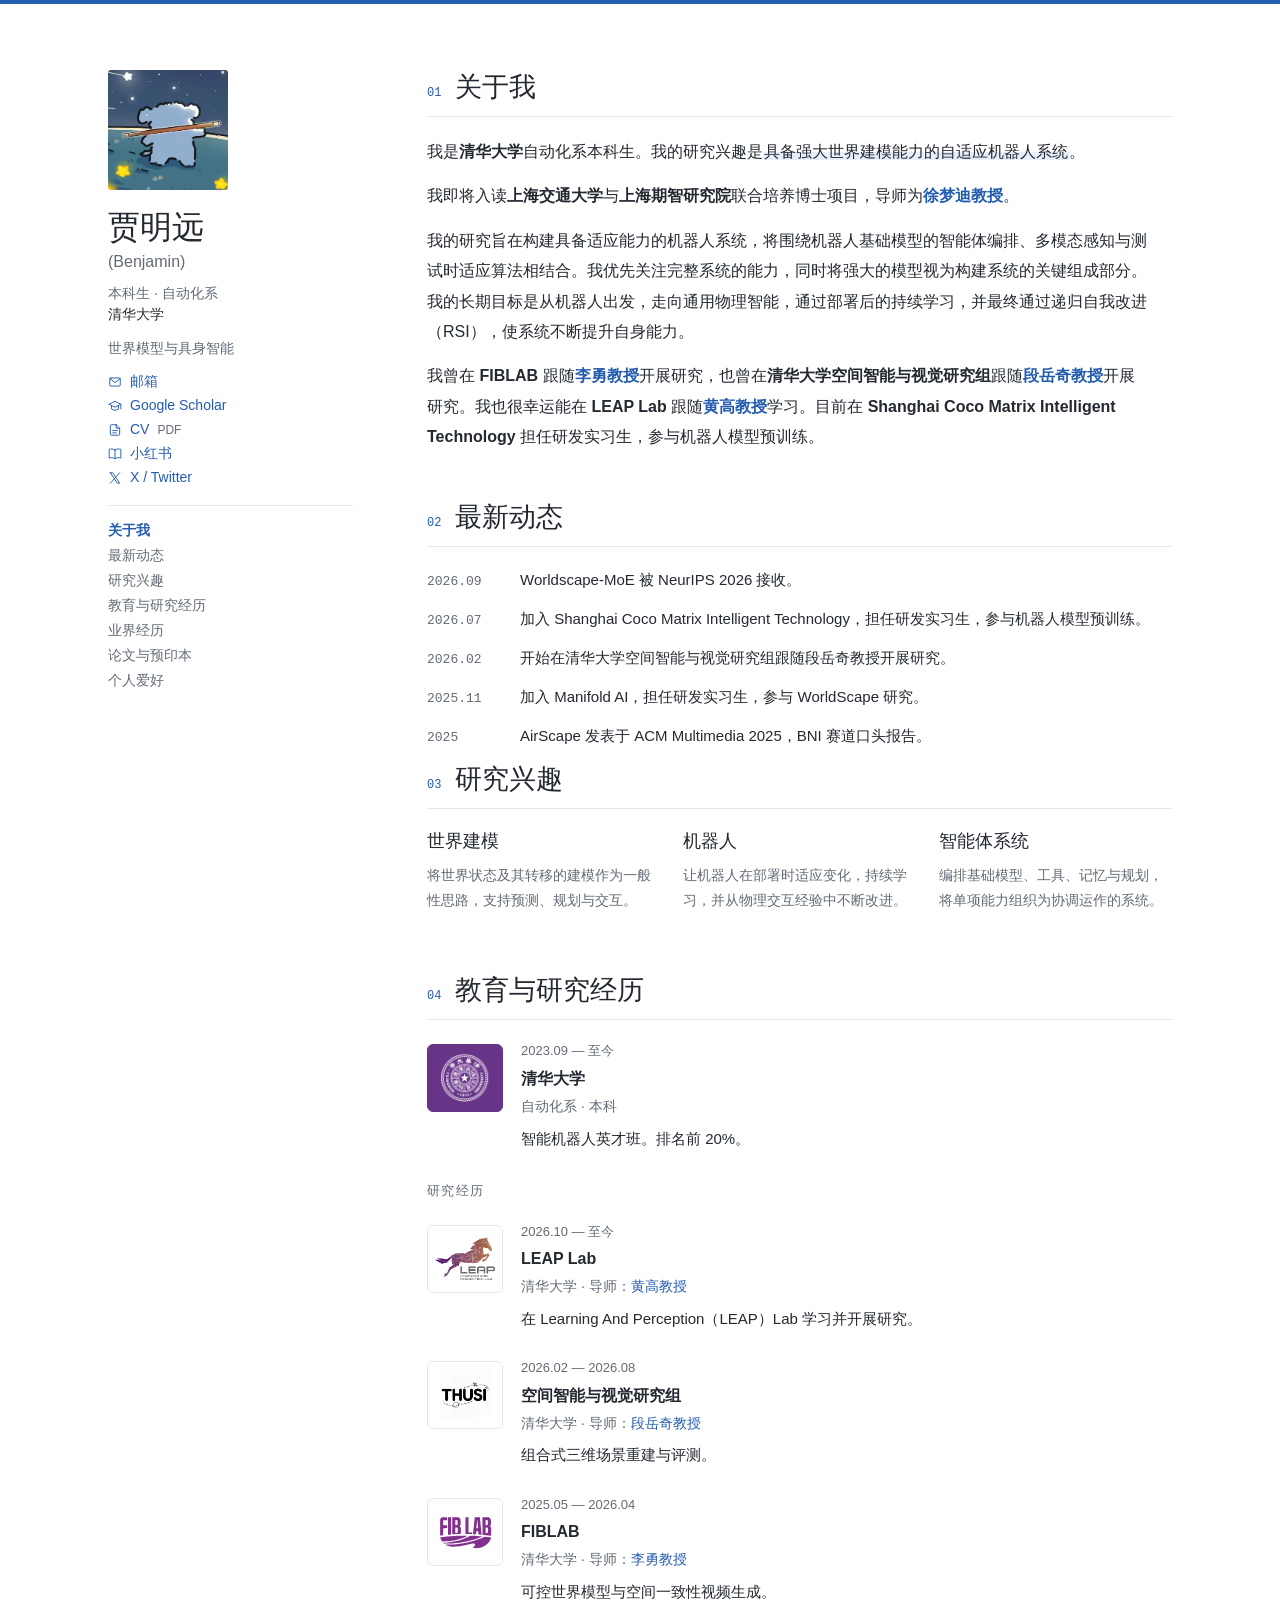
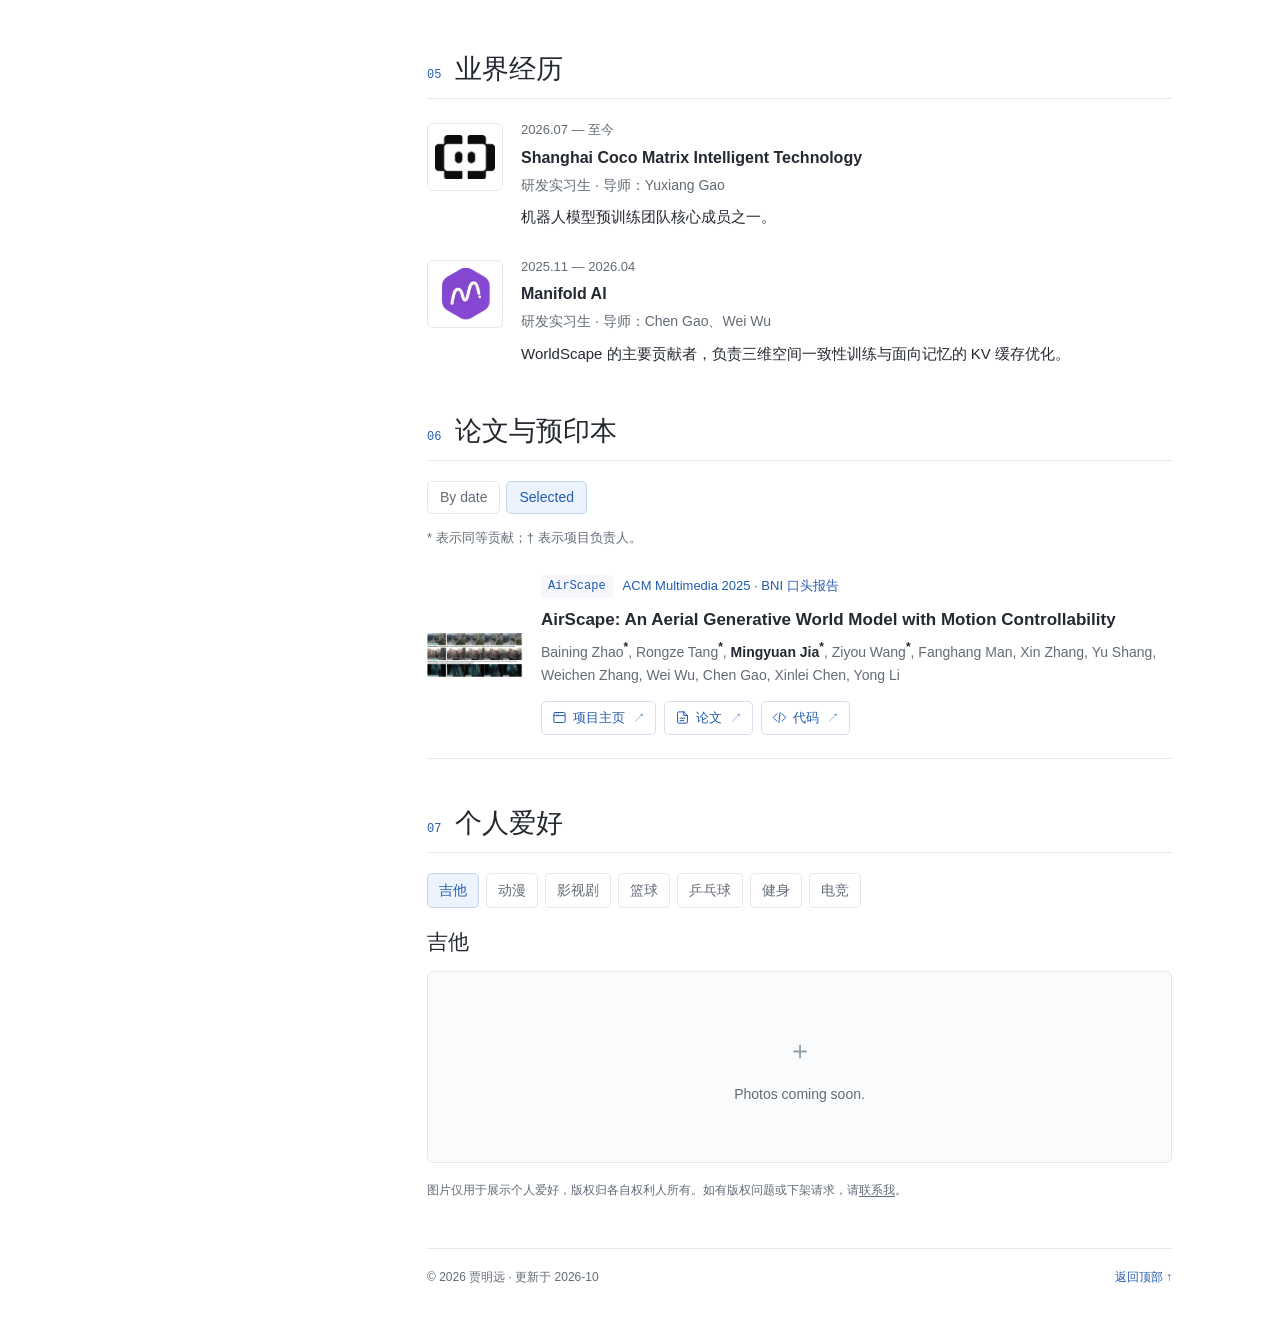
==== commit 7fd753fe: "Display publication author roles as clear superscript marks" ====
--- a/zh/index.html
+++ b/zh/index.html
@@ -11,7 +11,7 @@
 <link rel="icon" href="../assets/favicon.png" type="image/png" sizes="192x192">
 <link rel="icon" href="../favicon.ico" sizes="16x16 32x32 48x48">
 <link rel="apple-touch-icon" href="../assets/apple-touch-icon.png" sizes="180x180">
-<link rel="stylesheet" href="../assets/style.css?v=ad2fefcfde"><script src="../assets/site.js?v=748e7162e4" defer></script>
+<link rel="stylesheet" href="../assets/style.css?v=5949d28359"><script src="../assets/site.js?v=748e7162e4" defer></script>
 </head>
 <body class="zh" id="top">
 <a class="skip" href="#content">跳至正文</a>
@@ -24,6 +24,6 @@
 <div class="contact"><a href="mailto:jmy23@mails.tsinghua.edu.cn"><svg class="contact-icon" viewBox="0 0 24 24" fill="none" stroke="currentColor" stroke-width="1.6" stroke-linecap="round" stroke-linejoin="round" aria-hidden="true" focusable="false"><rect x="3" y="5" width="18" height="14" rx="2"/><path d="m3 6 9 7 9-7"/></svg>邮箱</a><a href="https://scholar.google.com/citations?user=em5g4N8AAAAJ" target="_blank" rel="noopener noreferrer" title="Google Scholar ↗"><svg class="contact-icon" viewBox="0 0 24 24" fill="none" stroke="currentColor" stroke-width="1.6" stroke-linecap="round" stroke-linejoin="round" aria-hidden="true" focusable="false"><path d="m2 9 10-5 10 5-10 5-10-5Zm4 2v6c4 3 8 3 12 0v-6M22 9v8"/></svg>Google Scholar</a><a href="../assets/files/MingyuanJia-CV.pdf" target="_blank" rel="noopener noreferrer" title="CV · PDF ↗"><svg class="contact-icon" viewBox="0 0 24 24" fill="none" stroke="currentColor" stroke-width="1.6" stroke-linecap="round" stroke-linejoin="round" aria-hidden="true" focusable="false"><path d="M14 3H6a2 2 0 0 0-2 2v14a2 2 0 0 0 2 2h12a2 2 0 0 0 2-2V9l-6-6Zm0 0v6h6M8 13h8M8 17h6"/></svg>CV <span class="file-type">PDF</span></a><a href="https://www.xiaohongshu.com/user/profile/6916f0350000000032015033" target="_blank" rel="noopener noreferrer"><svg class="contact-icon" viewBox="0 0 24 24" fill="none" stroke="currentColor" stroke-width="1.6" stroke-linecap="round" stroke-linejoin="round" aria-hidden="true" focusable="false"><path d="M12 5C9 3 5 3 2 4v15c3-1 7-1 10 1 3-2 7-2 10-1V4c-3-1-7-1-10 1Zm0 0v15"/></svg>小红书</a><a href="https://x.com/nROweyUXqf3100" target="_blank" rel="noopener noreferrer"><svg class="contact-icon" viewBox="0 0 24 24" fill="none" stroke="currentColor" stroke-width="1.6" stroke-linecap="round" stroke-linejoin="round" aria-hidden="true" focusable="false"><path d="M4 3h4l12 18h-4L4 3Zm16 0L4 21"/></svg>X / Twitter</a></div>
 <nav class="nav" aria-label="章节"><a href="#about">关于我</a><a href="#news">最新动态</a><a href="#interests">研究兴趣</a><a href="#education">教育与研究经历</a><a href="#industry">业界经历</a><a href="#publications">论文与预印本</a><a href="#hobbies">个人爱好</a></nav>
 </aside>
-<main id="content"><section class="section about" id="about" aria-labelledby="heading-about"><div class="section-head"><span class="num" aria-hidden="true">01</span><h2 id="heading-about">关于我</h2></div><p>我是<strong class="about-institution">清华大学</strong>自动化系本科生。我的研究兴趣是<mark class="about-interest">具备强大世界建模能力的自适应机器人系统</mark>。</p><p>我即将入读<strong class="about-institution">上海交通大学</strong>与<strong class="about-institution">上海期智研究院</strong>联合培养博士项目，导师为<a class="about-person" href="https://www.mengdixu.me/" target="_blank" rel="noopener noreferrer">徐梦迪教授</a>。</p><p>我的研究旨在构建<em class="about-idea">具备适应能力的机器人系统</em>，将围绕机器人基础模型的<em class="about-idea">智能体编排</em>、多模态感知与测试时适应算法相结合。我优先关注完整系统的能力，同时将强大的模型视为构建系统的关键组成部分。我的长期目标是从机器人出发，走向通用物理智能，通过<em class="about-idea">部署后的持续学习</em>，并最终通过<em class="about-idea">递归自我改进（RSI）</em>，使系统不断提升自身能力。</p><p>我曾在 <strong class="about-institution">FIBLAB</strong> 跟随<a class="about-person" href="https://fi.ee.tsinghua.edu.cn/~liyong/" target="_blank" rel="noopener noreferrer">李勇教授</a>开展研究，也曾在<strong class="about-institution">清华大学空间智能与视觉研究组</strong>跟随<a class="about-person" href="https://duanyueqi.github.io/" target="_blank" rel="noopener noreferrer">段岳奇教授</a>开展研究。我也很幸运能在 <strong class="about-institution">LEAP Lab</strong> 跟随<a class="about-person" href="https://gaohuang-net.github.io/" target="_blank" rel="noopener noreferrer">黄高教授</a>学习。目前在 <strong class="about-institution">Shanghai Coco Matrix Intelligent Technology</strong> 担任研发实习生，参与机器人模型预训练。</p></section><section class="section news" id="news" aria-labelledby="heading-news"><div class="section-head"><span class="num" aria-hidden="true">02</span><h2 id="heading-news">最新动态</h2></div><ul class="news"><li><time>2026.09</time><p>Worldscape-MoE 被 NeurIPS 2026 接收。</p></li><li><time>2026.07</time><p>加入 Shanghai Coco Matrix Intelligent Technology，担任研发实习生，参与机器人模型预训练。</p></li><li><time>2026.02</time><p>开始在清华大学空间智能与视觉研究组跟随段岳奇教授开展研究。</p></li><li><time>2025.11</time><p>加入 Manifold AI，担任研发实习生，参与 WorldScape 研究。</p></li><li><time>2025</time><p>AirScape 发表于 ACM Multimedia 2025，BNI 赛道口头报告。</p></li></ul></section><section class="section interests" id="interests" aria-labelledby="heading-interests"><div class="section-head"><span class="num" aria-hidden="true">03</span><h2 id="heading-interests">研究兴趣</h2></div><div class="interest-grid"><article><h3>世界建模</h3><p>将世界状态及其转移的建模作为一般性思路，支持预测、规划与交互。</p></article><article><h3>机器人</h3><p>让机器人在部署时适应变化，持续学习，并从物理交互经验中不断改进。</p></article><article><h3>智能体系统</h3><p>编排基础模型、工具、记忆与规划，将单项能力组织为协调运作的系统。</p></article></div></section><section class="section education" id="education" aria-labelledby="heading-education"><div class="section-head"><span class="num" aria-hidden="true">04</span><h2 id="heading-education">教育与研究经历</h2></div><article class="entry"><a class="organization-logo organization-logo--tsinghua" href="https://www.tsinghua.edu.cn/" target="_blank" rel="noopener noreferrer" aria-label="清华大学"><img src="../assets/organizations/tsinghua.png" alt="清华大学标志" width="64" height="64"></a><div class="entry-details"><div class="date">2023.09 — 至今</div><h3>清华大学</h3><p class="subtitle">自动化系 · 本科</p><p>智能机器人英才班。排名前 20%。</p></div></article><h3 class="subheading">研究经历</h3><article class="entry"><a class="organization-logo" href="https://www.leaplab.ai/" target="_blank" rel="noopener noreferrer" aria-label="LEAP Lab"><img src="../assets/organizations/leaplab.png" alt="LEAP Lab标志" width="64" height="64"></a><div class="entry-details"><div class="date">2026.10 — 至今</div><h3>LEAP Lab</h3><p class="subtitle">清华大学 · 导师：<a href="https://gaohuang-net.github.io/" target="_blank" rel="noopener noreferrer">黄高教授</a></p><p>在 Learning And Perception（LEAP）Lab 学习并开展研究。</p></div></article><article class="entry"><a class="organization-logo" href="https://github.com/THU-SI" target="_blank" rel="noopener noreferrer" aria-label="空间智能与视觉研究组"><img src="../assets/organizations/thu-si.png" alt="空间智能与视觉研究组标志" width="64" height="64"></a><div class="entry-details"><div class="date">2026.02 — 2026.08</div><h3>空间智能与视觉研究组</h3><p class="subtitle">清华大学 · 导师：<a href="https://duanyueqi.github.io/" target="_blank" rel="noopener noreferrer">段岳奇教授</a></p><p>组合式三维场景重建与评测。</p></div></article><article class="entry"><a class="organization-logo" href="https://fi.ee.tsinghua.edu.cn/" target="_blank" rel="noopener noreferrer" aria-label="FIBLAB"><img src="../assets/organizations/fiblab.svg" alt="FIBLAB标志" width="64" height="64"></a><div class="entry-details"><div class="date">2025.05 — 2026.04</div><h3>FIBLAB</h3><p class="subtitle">清华大学 · 导师：<a href="https://fi.ee.tsinghua.edu.cn/~liyong/" target="_blank" rel="noopener noreferrer">李勇教授</a></p><p>可控世界模型与空间一致性视频生成。</p></div></article></section><section class="section industry" id="industry" aria-labelledby="heading-industry"><div class="section-head"><span class="num" aria-hidden="true">05</span><h2 id="heading-industry">业界经历</h2></div><article class="entry"><a class="organization-logo" href="https://www.ccmtrx.com/" target="_blank" rel="noopener noreferrer" aria-label="Shanghai Coco Matrix Intelligent Technology"><img src="../assets/organizations/coco-matrix.png" alt="Shanghai Coco Matrix Intelligent Technology标志" width="64" height="64"></a><div class="entry-details"><div class="date">2026.07 — 至今</div><h3>Shanghai Coco Matrix Intelligent Technology</h3><p class="subtitle">研发实习生 · 导师：Yuxiang Gao</p><p>机器人模型预训练团队核心成员之一。</p></div></article><article class="entry"><a class="organization-logo" href="https://manifoldai.cn/" target="_blank" rel="noopener noreferrer" aria-label="Manifold AI"><img src="../assets/organizations/manifold.png" alt="Manifold AI标志" width="64" height="64"></a><div class="entry-details"><div class="date">2025.11 — 2026.04</div><h3>Manifold AI</h3><p class="subtitle">研发实习生 · 导师：Chen Gao、Wei Wu</p><p>WorldScape 的主要贡献者，负责三维空间一致性训练与面向记忆的 KV 缓存优化。</p></div></article></section><section class="section publications" id="publications" aria-labelledby="heading-publications"><div class="section-head"><span class="num" aria-hidden="true">06</span><h2 id="heading-publications">论文与预印本</h2></div><div class="publication-controls" role="group" aria-label="Publication view" hidden><button type="button" data-publication-view="date" aria-pressed="false">By date</button><button type="button" data-publication-view="selected" aria-pressed="false">Selected</button></div><p class="legend">* 表示同等贡献；† 表示项目负责人。</p><div class="publication-list" data-default-view="selected"><article class="paper" data-selected="false" data-selected-order="100"><a class="paper-figure" href="../assets/papers/bridgewam.webp" target="_blank" rel="noopener" aria-label="BridgeWAM · 查看论文配图"><img src="../assets/papers/bridgewam.webp" alt="BridgeWAM 概览图" width="1000" height="555" loading="lazy"></a><div class="paper-details"><div class="paper-top"><span class="paper-key">BridgeWAM</span><span class="venue">arXiv 预印本 · 2026</span></div><h3><a class="paper-title-link" href="https://bridgewam.github.io/Bridge-Wam-show/" target="_blank" rel="noopener noreferrer" aria-label="BridgeWAM: Bridging Video and Action Experts via Latent Bridge Queries (在新标签页打开)">BridgeWAM: Bridging Video and Action Experts via Latent Bridge Queries</a></h3><p class="authors">Jiaxin Fang, Ruitong Liu, Zeyu Lai, Xingyu Wang, <strong>Mingyuan Jia</strong>, Pingyue Sheng, Weikang Wan, Mengdi Xu, Yuxiang Gao</p><div class="paper-links"><a class="resource-link" href="https://bridgewam.github.io/Bridge-Wam-show/" target="_blank" rel="noopener noreferrer" aria-label="BridgeWAM · 项目主页 (在新标签页打开)"><svg class="contact-icon" viewBox="0 0 24 24" fill="none" stroke="currentColor" stroke-width="1.6" stroke-linecap="round" stroke-linejoin="round" aria-hidden="true" focusable="false"><rect x="3" y="4" width="18" height="16" rx="2"/><path d="M3 9h18M7 6.5h.01M10 6.5h.01"/></svg><span>项目主页</span><span class="external-mark" aria-hidden="true">↗</span></a><a class="resource-link" href="https://arxiv.org/abs/2610.14746" target="_blank" rel="noopener noreferrer" aria-label="BridgeWAM · 论文 (在新标签页打开)"><svg class="contact-icon" viewBox="0 0 24 24" fill="none" stroke="currentColor" stroke-width="1.6" stroke-linecap="round" stroke-linejoin="round" aria-hidden="true" focusable="false"><path d="M14 3H6a2 2 0 0 0-2 2v14a2 2 0 0 0 2 2h12a2 2 0 0 0 2-2V9l-6-6Zm0 0v6h6M8 13h8M8 17h6"/></svg><span>论文</span><span class="external-mark" aria-hidden="true">↗</span></a><a class="resource-link" href="https://github.com/jxfang04/BridgeWAM-code" target="_blank" rel="noopener noreferrer" aria-label="BridgeWAM · 代码 (在新标签页打开)"><svg class="contact-icon" viewBox="0 0 24 24" fill="none" stroke="currentColor" stroke-width="1.6" stroke-linecap="round" stroke-linejoin="round" aria-hidden="true" focusable="false"><path d="m8 6-6 6 6 6m8-12 6 6-6 6m-3-14-2 16"/></svg><span>代码</span><span class="external-mark" aria-hidden="true">↗</span></a></div></div></article><article class="paper" data-selected="false" data-selected-order="100"><a class="paper-figure" href="../assets/papers/vigar.webp" target="_blank" rel="noopener" aria-label="ViGAR · 查看论文配图"><img src="../assets/papers/vigar.webp" alt="ViGAR 概览图" width="1000" height="485" loading="lazy"></a><div class="paper-details"><div class="paper-top"><span class="paper-key">ViGAR</span><span class="venue">arXiv 预印本 · 2026</span></div><h3><a class="paper-title-link" href="https://dagroup-pku.github.io/ViGAR/" target="_blank" rel="noopener noreferrer" aria-label="Rethinking World-Action Model for Compositional and In-Context Robotic Manipulation (在新标签页打开)">Rethinking World-Action Model for Compositional and In-Context Robotic Manipulation</a></h3><p class="authors">Shukai Gong*, Xuanran Zhai*, Yintianrun Zhang*, Ruopeng Cui, Ye Huang, Yiyang Fu, Dexuan Lyu, Chaojie Li, Xinyi Song, Peiwen Lin, Chuang Wang, <strong>Mingyuan Jia</strong>, Yufan Deng, Jiaxin Fang, Bo Liang, Jiaxin Li, Yuxiang Gao, Hao Liu, Daquan Zhou</p><div class="paper-links"><a class="resource-link" href="https://dagroup-pku.github.io/ViGAR/" target="_blank" rel="noopener noreferrer" aria-label="ViGAR · 项目主页 (在新标签页打开)"><svg class="contact-icon" viewBox="0 0 24 24" fill="none" stroke="currentColor" stroke-width="1.6" stroke-linecap="round" stroke-linejoin="round" aria-hidden="true" focusable="false"><rect x="3" y="4" width="18" height="16" rx="2"/><path d="M3 9h18M7 6.5h.01M10 6.5h.01"/></svg><span>项目主页</span><span class="external-mark" aria-hidden="true">↗</span></a><a class="resource-link" href="https://arxiv.org/abs/2610.02368" target="_blank" rel="noopener noreferrer" aria-label="ViGAR · 论文 (在新标签页打开)"><svg class="contact-icon" viewBox="0 0 24 24" fill="none" stroke="currentColor" stroke-width="1.6" stroke-linecap="round" stroke-linejoin="round" aria-hidden="true" focusable="false"><path d="M14 3H6a2 2 0 0 0-2 2v14a2 2 0 0 0 2 2h12a2 2 0 0 0 2-2V9l-6-6Zm0 0v6h6M8 13h8M8 17h6"/></svg><span>论文</span><span class="external-mark" aria-hidden="true">↗</span></a><a class="resource-link" href="https://github.com/DAGroup-PKU/ViGAR" target="_blank" rel="noopener noreferrer" aria-label="ViGAR · 代码 (在新标签页打开)"><svg class="contact-icon" viewBox="0 0 24 24" fill="none" stroke="currentColor" stroke-width="1.6" stroke-linecap="round" stroke-linejoin="round" aria-hidden="true" focusable="false"><path d="m8 6-6 6 6 6m8-12 6 6-6 6m-3-14-2 16"/></svg><span>代码</span><span class="external-mark" aria-hidden="true">↗</span></a></div></div></article><article class="paper" data-selected="false" data-selected-order="100"><a class="paper-figure" href="../assets/papers/psg-jepa.webp" target="_blank" rel="noopener" aria-label="PSG-JEPA · 查看论文配图"><img src="../assets/papers/psg-jepa.webp" alt="PSG-JEPA 概览图" width="599" height="766" loading="lazy"></a><div class="paper-details"><div class="paper-top"><span class="paper-key">PSG-JEPA</span><span class="venue">arXiv 预印本 · 2026</span></div><h3><a class="paper-title-link" href="https://haodong-yan.github.io/psg-jepa-project-page/" target="_blank" rel="noopener noreferrer" aria-label="Is Forward Prediction Enough? Physical State Grounding for JEPA World Models (在新标签页打开)">Is Forward Prediction Enough? Physical State Grounding for JEPA World Models</a></h3><p class="authors">Haodong Yan, Jiaguan Zhu, <strong>Mingyuan Jia</strong>, Ruiqing Yin, Junjie He, Zhide Zhong, Junfeng Li, Jinxuan Lu, Hengtao Li, Tianran Zhang, Jiayi Chen, Wenxuan Song, Wen Chen, Yuxiang Gao, Haoang Li</p><div class="paper-links"><a class="resource-link" href="https://haodong-yan.github.io/psg-jepa-project-page/" target="_blank" rel="noopener noreferrer" aria-label="PSG-JEPA · 项目主页 (在新标签页打开)"><svg class="contact-icon" viewBox="0 0 24 24" fill="none" stroke="currentColor" stroke-width="1.6" stroke-linecap="round" stroke-linejoin="round" aria-hidden="true" focusable="false"><rect x="3" y="4" width="18" height="16" rx="2"/><path d="M3 9h18M7 6.5h.01M10 6.5h.01"/></svg><span>项目主页</span><span class="external-mark" aria-hidden="true">↗</span></a><a class="resource-link" href="https://arxiv.org/abs/2608.06799" target="_blank" rel="noopener noreferrer" aria-label="PSG-JEPA · 论文 (在新标签页打开)"><svg class="contact-icon" viewBox="0 0 24 24" fill="none" stroke="currentColor" stroke-width="1.6" stroke-linecap="round" stroke-linejoin="round" aria-hidden="true" focusable="false"><path d="M14 3H6a2 2 0 0 0-2 2v14a2 2 0 0 0 2 2h12a2 2 0 0 0 2-2V9l-6-6Zm0 0v6h6M8 13h8M8 17h6"/></svg><span>论文</span><span class="external-mark" aria-hidden="true">↗</span></a><a class="resource-link" href="https://github.com/Haodong-Yan/PSG-JEPA" target="_blank" rel="noopener noreferrer" aria-label="PSG-JEPA · 代码 (在新标签页打开)"><svg class="contact-icon" viewBox="0 0 24 24" fill="none" stroke="currentColor" stroke-width="1.6" stroke-linecap="round" stroke-linejoin="round" aria-hidden="true" focusable="false"><path d="m8 6-6 6 6 6m8-12 6 6-6 6m-3-14-2 16"/></svg><span>代码</span><span class="external-mark" aria-hidden="true">↗</span></a></div></div></article><article class="paper" data-selected="false" data-selected-order="100"><a class="paper-figure" href="../assets/papers/worldscape-moe.webp" target="_blank" rel="noopener" aria-label="Worldscape-MoE · 查看论文配图"><img src="../assets/papers/worldscape-moe.webp" alt="Worldscape-MoE 概览图" width="1000" height="609" loading="lazy"></a><div class="paper-details"><div class="paper-top"><span class="paper-key">Worldscape-MoE</span><span class="venue">NeurIPS 2026</span></div><h3><a class="paper-title-link" href="https://worldscape-moe.com/" target="_blank" rel="noopener noreferrer" aria-label="Worldscape-MoE: A Unified Mixture-of-Experts World Model for Scalable Heterogeneous Action Control (在新标签页打开)">Worldscape-MoE: A Unified Mixture-of-Experts World Model for Scalable Heterogeneous Action Control</a></h3><p class="authors">Jianjie Fang†*, Yongyan Xu*, Ziyou Wang*, Chen Gao, Yuchao Huang, Zhaolu Wang, Rongze Tang, <strong>Mingyuan Jia</strong>, Baining Zhao, Weichen Zhang, Xin Zhang, Haisheng Su, Yu Shang, Wei Wu, Xinlei Chen, Yong Li</p><div class="paper-links"><a class="resource-link" href="https://worldscape-moe.com/" target="_blank" rel="noopener noreferrer" aria-label="Worldscape-MoE · 项目主页 (在新标签页打开)"><svg class="contact-icon" viewBox="0 0 24 24" fill="none" stroke="currentColor" stroke-width="1.6" stroke-linecap="round" stroke-linejoin="round" aria-hidden="true" focusable="false"><rect x="3" y="4" width="18" height="16" rx="2"/><path d="M3 9h18M7 6.5h.01M10 6.5h.01"/></svg><span>项目主页</span><span class="external-mark" aria-hidden="true">↗</span></a><a class="resource-link" href="https://arxiv.org/abs/2607.03964" target="_blank" rel="noopener noreferrer" aria-label="Worldscape-MoE · 论文 (在新标签页打开)"><svg class="contact-icon" viewBox="0 0 24 24" fill="none" stroke="currentColor" stroke-width="1.6" stroke-linecap="round" stroke-linejoin="round" aria-hidden="true" focusable="false"><path d="M14 3H6a2 2 0 0 0-2 2v14a2 2 0 0 0 2 2h12a2 2 0 0 0 2-2V9l-6-6Zm0 0v6h6M8 13h8M8 17h6"/></svg><span>论文</span><span class="external-mark" aria-hidden="true">↗</span></a><a class="resource-link" href="https://github.com/EmbodiedCity/Worldscape-MoE.code" target="_blank" rel="noopener noreferrer" aria-label="Worldscape-MoE · 代码 (在新标签页打开)"><svg class="contact-icon" viewBox="0 0 24 24" fill="none" stroke="currentColor" stroke-width="1.6" stroke-linecap="round" stroke-linejoin="round" aria-hidden="true" focusable="false"><path d="m8 6-6 6 6 6m8-12 6 6-6 6m-3-14-2 16"/></svg><span>代码</span><span class="external-mark" aria-hidden="true">↗</span></a></div></div></article><article class="paper" data-selected="false" data-selected-order="100"><a class="paper-figure" href="../assets/papers/replicateanyscene.webp" target="_blank" rel="noopener" aria-label="ReplicateAnyScene · 查看论文配图"><img src="../assets/papers/replicateanyscene.webp" alt="ReplicateAnyScene 概览图" width="938" height="535" loading="lazy"></a><div class="paper-details"><div class="paper-top"><span class="paper-key">ReplicateAnyScene</span><span class="venue">arXiv 预印本 · 2026</span></div><h3><a class="paper-title-link" href="https://xiac20.github.io/ReplicateAnyScene/" target="_blank" rel="noopener noreferrer" aria-label="ReplicateAnyScene: Zero-Shot Video-to-3D Composition via Textual-Visual-Spatial Alignment (在新标签页打开)">ReplicateAnyScene: Zero-Shot Video-to-3D Composition via Textual-Visual-Spatial Alignment</a></h3><p class="authors">Mingyu Dong*, Chong Xia*, <strong>Mingyuan Jia</strong>, Weichen Lyu, Long Xu, Zheng Zhu, Yueqi Duan</p><div class="paper-links"><a class="resource-link" href="https://xiac20.github.io/ReplicateAnyScene/" target="_blank" rel="noopener noreferrer" aria-label="ReplicateAnyScene · 项目主页 (在新标签页打开)"><svg class="contact-icon" viewBox="0 0 24 24" fill="none" stroke="currentColor" stroke-width="1.6" stroke-linecap="round" stroke-linejoin="round" aria-hidden="true" focusable="false"><rect x="3" y="4" width="18" height="16" rx="2"/><path d="M3 9h18M7 6.5h.01M10 6.5h.01"/></svg><span>项目主页</span><span class="external-mark" aria-hidden="true">↗</span></a><a class="resource-link" href="https://arxiv.org/abs/2604.10789" target="_blank" rel="noopener noreferrer" aria-label="ReplicateAnyScene · 论文 (在新标签页打开)"><svg class="contact-icon" viewBox="0 0 24 24" fill="none" stroke="currentColor" stroke-width="1.6" stroke-linecap="round" stroke-linejoin="round" aria-hidden="true" focusable="false"><path d="M14 3H6a2 2 0 0 0-2 2v14a2 2 0 0 0 2 2h12a2 2 0 0 0 2-2V9l-6-6Zm0 0v6h6M8 13h8M8 17h6"/></svg><span>论文</span><span class="external-mark" aria-hidden="true">↗</span></a><a class="resource-link" href="https://github.com/xiac20/ReplicateAnyScene" target="_blank" rel="noopener noreferrer" aria-label="ReplicateAnyScene · 代码 (在新标签页打开)"><svg class="contact-icon" viewBox="0 0 24 24" fill="none" stroke="currentColor" stroke-width="1.6" stroke-linecap="round" stroke-linejoin="round" aria-hidden="true" focusable="false"><path d="m8 6-6 6 6 6m8-12 6 6-6 6m-3-14-2 16"/></svg><span>代码</span><span class="external-mark" aria-hidden="true">↗</span></a></div></div></article><article class="paper" data-selected="true" data-selected-order="1"><a class="paper-figure" href="../assets/papers/airscape.webp" target="_blank" rel="noopener" aria-label="AirScape · 查看论文配图"><img src="../assets/papers/airscape.webp" alt="AirScape 概览图" width="1000" height="452" loading="lazy"></a><div class="paper-details"><div class="paper-top"><span class="paper-key">AirScape</span><span class="venue">ACM Multimedia 2025 · BNI 口头报告</span></div><h3><a class="paper-title-link" href="https://embodiedcity.github.io/AirScape/" target="_blank" rel="noopener noreferrer" aria-label="AirScape: An Aerial Generative World Model with Motion Controllability (在新标签页打开)">AirScape: An Aerial Generative World Model with Motion Controllability</a></h3><p class="authors">Baining Zhao*, Rongze Tang*, <strong>Mingyuan Jia</strong>*, Ziyou Wang*, Fanghang Man, Xin Zhang, Yu Shang, Weichen Zhang, Wei Wu, Chen Gao, Xinlei Chen, Yong Li</p><div class="paper-links"><a class="resource-link" href="https://embodiedcity.github.io/AirScape/" target="_blank" rel="noopener noreferrer" aria-label="AirScape · 项目主页 (在新标签页打开)"><svg class="contact-icon" viewBox="0 0 24 24" fill="none" stroke="currentColor" stroke-width="1.6" stroke-linecap="round" stroke-linejoin="round" aria-hidden="true" focusable="false"><rect x="3" y="4" width="18" height="16" rx="2"/><path d="M3 9h18M7 6.5h.01M10 6.5h.01"/></svg><span>项目主页</span><span class="external-mark" aria-hidden="true">↗</span></a><a class="resource-link" href="https://arxiv.org/abs/2507.08885" target="_blank" rel="noopener noreferrer" aria-label="AirScape · 论文 (在新标签页打开)"><svg class="contact-icon" viewBox="0 0 24 24" fill="none" stroke="currentColor" stroke-width="1.6" stroke-linecap="round" stroke-linejoin="round" aria-hidden="true" focusable="false"><path d="M14 3H6a2 2 0 0 0-2 2v14a2 2 0 0 0 2 2h12a2 2 0 0 0 2-2V9l-6-6Zm0 0v6h6M8 13h8M8 17h6"/></svg><span>论文</span><span class="external-mark" aria-hidden="true">↗</span></a><a class="resource-link" href="https://github.com/EmbodiedCity/AirScape.code" target="_blank" rel="noopener noreferrer" aria-label="AirScape · 代码 (在新标签页打开)"><svg class="contact-icon" viewBox="0 0 24 24" fill="none" stroke="currentColor" stroke-width="1.6" stroke-linecap="round" stroke-linejoin="round" aria-hidden="true" focusable="false"><path d="m8 6-6 6 6 6m8-12 6 6-6 6m-3-14-2 16"/></svg><span>代码</span><span class="external-mark" aria-hidden="true">↗</span></a></div></div></article></div><p class="publication-empty" hidden>No selected publications yet.</p></section><section class="section hobbies" id="hobbies" aria-labelledby="heading-hobbies"><div class="section-head"><span class="num" aria-hidden="true">07</span><h2 id="heading-hobbies">个人爱好</h2></div><div class="hobby-tabs" role="tablist" aria-label="Hobbies"><button type="button" role="tab" id="hobby-tab-guitar" aria-controls="hobby-panel-guitar" aria-selected="true" tabindex="0">吉他</button><button type="button" role="tab" id="hobby-tab-anime" aria-controls="hobby-panel-anime" aria-selected="false" tabindex="-1">动漫</button><button type="button" role="tab" id="hobby-tab-film-tv" aria-controls="hobby-panel-film-tv" aria-selected="false" tabindex="-1">影视剧</button><button type="button" role="tab" id="hobby-tab-basketball" aria-controls="hobby-panel-basketball" aria-selected="false" tabindex="-1">篮球</button><button type="button" role="tab" id="hobby-tab-table-tennis" aria-controls="hobby-panel-table-tennis" aria-selected="false" tabindex="-1">乒乓球</button><button type="button" role="tab" id="hobby-tab-fitness" aria-controls="hobby-panel-fitness" aria-selected="false" tabindex="-1">健身</button><button type="button" role="tab" id="hobby-tab-esports" aria-controls="hobby-panel-esports" aria-selected="false" tabindex="-1">电竞</button></div><div class="hobby-panel" role="tabpanel" id="hobby-panel-guitar" aria-labelledby="hobby-tab-guitar" tabindex="0"><h3>吉他</h3><div class="hobby-stage"><div class="hobby-empty"><span aria-hidden="true">＋</span><p>Photos coming soon.</p></div><div class="hobby-pagination"><button type="button" data-step="-1" aria-label="Previous photo" disabled>‹</button><span class="hobby-count" role="status" aria-live="polite">0 / 0</span><button type="button" data-step="1" aria-label="Next photo" disabled>›</button></div></div></div><div class="hobby-panel" role="tabpanel" id="hobby-panel-anime" aria-labelledby="hobby-tab-anime" tabindex="0" hidden><h3>动漫</h3><div class="hobby-stage"><figure class="hobby-slide"><img src="../assets/hobbies/bocchi-the-rock.png" alt="孤独摇滚乐队成员" loading="lazy"></figure><figure class="hobby-slide" hidden><img src="../assets/hobbies/sword-art-online.png" alt="刀剑神域插画" loading="lazy"></figure><div class="hobby-pagination"><button type="button" data-step="-1" aria-label="Previous photo" disabled>‹</button><span class="hobby-count" role="status" aria-live="polite">1 / 2</span><button type="button" data-step="1" aria-label="Next photo" disabled>›</button></div></div></div><div class="hobby-panel" role="tabpanel" id="hobby-panel-film-tv" aria-labelledby="hobby-tab-film-tv" tabindex="0" hidden><h3>影视剧</h3><div class="hobby-stage"><figure class="hobby-slide"><img src="../assets/hobbies/person-of-interest.png" alt="疑犯追踪角色海报" loading="lazy"></figure><figure class="hobby-slide" hidden><img src="../assets/hobbies/interstellar.png" alt="星际穿越冰雪星球上的宇航员" loading="lazy"></figure><div class="hobby-pagination"><button type="button" data-step="-1" aria-label="Previous photo" disabled>‹</button><span class="hobby-count" role="status" aria-live="polite">1 / 2</span><button type="button" data-step="1" aria-label="Next photo" disabled>›</button></div></div></div><div class="hobby-panel" role="tabpanel" id="hobby-panel-basketball" aria-labelledby="hobby-tab-basketball" tabindex="0" hidden><h3>篮球</h3><div class="hobby-stage"><div class="hobby-empty"><span aria-hidden="true">＋</span><p>Photos coming soon.</p></div><div class="hobby-pagination"><button type="button" data-step="-1" aria-label="Previous photo" disabled>‹</button><span class="hobby-count" role="status" aria-live="polite">0 / 0</span><button type="button" data-step="1" aria-label="Next photo" disabled>›</button></div></div></div><div class="hobby-panel" role="tabpanel" id="hobby-panel-table-tennis" aria-labelledby="hobby-tab-table-tennis" tabindex="0" hidden><h3>乒乓球</h3><div class="hobby-stage"><div class="hobby-empty"><span aria-hidden="true">＋</span><p>Photos coming soon.</p></div><div class="hobby-pagination"><button type="button" data-step="-1" aria-label="Previous photo" disabled>‹</button><span class="hobby-count" role="status" aria-live="polite">0 / 0</span><button type="button" data-step="1" aria-label="Next photo" disabled>›</button></div></div></div><div class="hobby-panel" role="tabpanel" id="hobby-panel-fitness" aria-labelledby="hobby-tab-fitness" tabindex="0" hidden><h3>健身</h3><div class="hobby-stage"><div class="hobby-empty"><span aria-hidden="true">＋</span><p>Photos coming soon.</p></div><div class="hobby-pagination"><button type="button" data-step="-1" aria-label="Previous photo" disabled>‹</button><span class="hobby-count" role="status" aria-live="polite">0 / 0</span><button type="button" data-step="1" aria-label="Next photo" disabled>›</button></div></div></div><div class="hobby-panel" role="tabpanel" id="hobby-panel-esports" aria-labelledby="hobby-tab-esports" tabindex="0" hidden><h3>电竞</h3><div class="hobby-stage"><figure class="hobby-slide"><img src="../assets/hobbies/valorant.png" alt="无畏契约角色插画" loading="lazy"></figure><figure class="hobby-slide" hidden><img src="../assets/hobbies/league-of-legends.png" alt="英雄联盟角色插画" loading="lazy"></figure><figure class="hobby-slide" hidden><img src="../assets/hobbies/wuthering-waves.png" alt="鸣潮角色插画" loading="lazy"></figure><div class="hobby-pagination"><button type="button" data-step="-1" aria-label="Previous photo" disabled>‹</button><span class="hobby-count" role="status" aria-live="polite">1 / 3</span><button type="button" data-step="1" aria-label="Next photo" disabled>›</button></div></div></div><p class="hobby-notice">图片仅用于展示个人爱好，版权归各自权利人所有。如有版权问题或下架请求，请<a href="mailto:jmy23@mails.tsinghua.edu.cn">联系我</a>。</p></section>
+<main id="content"><section class="section about" id="about" aria-labelledby="heading-about"><div class="section-head"><span class="num" aria-hidden="true">01</span><h2 id="heading-about">关于我</h2></div><p>我是<strong class="about-institution">清华大学</strong>自动化系本科生。我的研究兴趣是<mark class="about-interest">具备强大世界建模能力的自适应机器人系统</mark>。</p><p>我即将入读<strong class="about-institution">上海交通大学</strong>与<strong class="about-institution">上海期智研究院</strong>联合培养博士项目，导师为<a class="about-person" href="https://www.mengdixu.me/" target="_blank" rel="noopener noreferrer">徐梦迪教授</a>。</p><p>我的研究旨在构建<em class="about-idea">具备适应能力的机器人系统</em>，将围绕机器人基础模型的<em class="about-idea">智能体编排</em>、多模态感知与测试时适应算法相结合。我优先关注完整系统的能力，同时将强大的模型视为构建系统的关键组成部分。我的长期目标是从机器人出发，走向通用物理智能，通过<em class="about-idea">部署后的持续学习</em>，并最终通过<em class="about-idea">递归自我改进（RSI）</em>，使系统不断提升自身能力。</p><p>我曾在 <strong class="about-institution">FIBLAB</strong> 跟随<a class="about-person" href="https://fi.ee.tsinghua.edu.cn/~liyong/" target="_blank" rel="noopener noreferrer">李勇教授</a>开展研究，也曾在<strong class="about-institution">清华大学空间智能与视觉研究组</strong>跟随<a class="about-person" href="https://duanyueqi.github.io/" target="_blank" rel="noopener noreferrer">段岳奇教授</a>开展研究。我也很幸运能在 <strong class="about-institution">LEAP Lab</strong> 跟随<a class="about-person" href="https://gaohuang-net.github.io/" target="_blank" rel="noopener noreferrer">黄高教授</a>学习。目前在 <strong class="about-institution">Shanghai Coco Matrix Intelligent Technology</strong> 担任研发实习生，参与机器人模型预训练。</p></section><section class="section news" id="news" aria-labelledby="heading-news"><div class="section-head"><span class="num" aria-hidden="true">02</span><h2 id="heading-news">最新动态</h2></div><ul class="news"><li><time>2026.09</time><p>Worldscape-MoE 被 NeurIPS 2026 接收。</p></li><li><time>2026.07</time><p>加入 Shanghai Coco Matrix Intelligent Technology，担任研发实习生，参与机器人模型预训练。</p></li><li><time>2026.02</time><p>开始在清华大学空间智能与视觉研究组跟随段岳奇教授开展研究。</p></li><li><time>2025.11</time><p>加入 Manifold AI，担任研发实习生，参与 WorldScape 研究。</p></li><li><time>2025</time><p>AirScape 发表于 ACM Multimedia 2025，BNI 赛道口头报告。</p></li></ul></section><section class="section interests" id="interests" aria-labelledby="heading-interests"><div class="section-head"><span class="num" aria-hidden="true">03</span><h2 id="heading-interests">研究兴趣</h2></div><div class="interest-grid"><article><h3>世界建模</h3><p>将世界状态及其转移的建模作为一般性思路，支持预测、规划与交互。</p></article><article><h3>机器人</h3><p>让机器人在部署时适应变化，持续学习，并从物理交互经验中不断改进。</p></article><article><h3>智能体系统</h3><p>编排基础模型、工具、记忆与规划，将单项能力组织为协调运作的系统。</p></article></div></section><section class="section education" id="education" aria-labelledby="heading-education"><div class="section-head"><span class="num" aria-hidden="true">04</span><h2 id="heading-education">教育与研究经历</h2></div><article class="entry"><a class="organization-logo organization-logo--tsinghua" href="https://www.tsinghua.edu.cn/" target="_blank" rel="noopener noreferrer" aria-label="清华大学"><img src="../assets/organizations/tsinghua.png" alt="清华大学标志" width="64" height="64"></a><div class="entry-details"><div class="date">2023.09 — 至今</div><h3>清华大学</h3><p class="subtitle">自动化系 · 本科</p><p>智能机器人英才班。排名前 20%。</p></div></article><h3 class="subheading">研究经历</h3><article class="entry"><a class="organization-logo" href="https://www.leaplab.ai/" target="_blank" rel="noopener noreferrer" aria-label="LEAP Lab"><img src="../assets/organizations/leaplab.png" alt="LEAP Lab标志" width="64" height="64"></a><div class="entry-details"><div class="date">2026.10 — 至今</div><h3>LEAP Lab</h3><p class="subtitle">清华大学 · 导师：<a href="https://gaohuang-net.github.io/" target="_blank" rel="noopener noreferrer">黄高教授</a></p><p>在 Learning And Perception（LEAP）Lab 学习并开展研究。</p></div></article><article class="entry"><a class="organization-logo" href="https://github.com/THU-SI" target="_blank" rel="noopener noreferrer" aria-label="空间智能与视觉研究组"><img src="../assets/organizations/thu-si.png" alt="空间智能与视觉研究组标志" width="64" height="64"></a><div class="entry-details"><div class="date">2026.02 — 2026.08</div><h3>空间智能与视觉研究组</h3><p class="subtitle">清华大学 · 导师：<a href="https://duanyueqi.github.io/" target="_blank" rel="noopener noreferrer">段岳奇教授</a></p><p>组合式三维场景重建与评测。</p></div></article><article class="entry"><a class="organization-logo" href="https://fi.ee.tsinghua.edu.cn/" target="_blank" rel="noopener noreferrer" aria-label="FIBLAB"><img src="../assets/organizations/fiblab.svg" alt="FIBLAB标志" width="64" height="64"></a><div class="entry-details"><div class="date">2025.05 — 2026.04</div><h3>FIBLAB</h3><p class="subtitle">清华大学 · 导师：<a href="https://fi.ee.tsinghua.edu.cn/~liyong/" target="_blank" rel="noopener noreferrer">李勇教授</a></p><p>可控世界模型与空间一致性视频生成。</p></div></article></section><section class="section industry" id="industry" aria-labelledby="heading-industry"><div class="section-head"><span class="num" aria-hidden="true">05</span><h2 id="heading-industry">业界经历</h2></div><article class="entry"><a class="organization-logo" href="https://www.ccmtrx.com/" target="_blank" rel="noopener noreferrer" aria-label="Shanghai Coco Matrix Intelligent Technology"><img src="../assets/organizations/coco-matrix.png" alt="Shanghai Coco Matrix Intelligent Technology标志" width="64" height="64"></a><div class="entry-details"><div class="date">2026.07 — 至今</div><h3>Shanghai Coco Matrix Intelligent Technology</h3><p class="subtitle">研发实习生 · 导师：Yuxiang Gao</p><p>机器人模型预训练团队核心成员之一。</p></div></article><article class="entry"><a class="organization-logo" href="https://manifoldai.cn/" target="_blank" rel="noopener noreferrer" aria-label="Manifold AI"><img src="../assets/organizations/manifold.png" alt="Manifold AI标志" width="64" height="64"></a><div class="entry-details"><div class="date">2025.11 — 2026.04</div><h3>Manifold AI</h3><p class="subtitle">研发实习生 · 导师：Chen Gao、Wei Wu</p><p>WorldScape 的主要贡献者，负责三维空间一致性训练与面向记忆的 KV 缓存优化。</p></div></article></section><section class="section publications" id="publications" aria-labelledby="heading-publications"><div class="section-head"><span class="num" aria-hidden="true">06</span><h2 id="heading-publications">论文与预印本</h2></div><div class="publication-controls" role="group" aria-label="Publication view" hidden><button type="button" data-publication-view="date" aria-pressed="false">By date</button><button type="button" data-publication-view="selected" aria-pressed="false">Selected</button></div><p class="legend">* 表示同等贡献；† 表示项目负责人。</p><div class="publication-list" data-default-view="selected"><article class="paper" data-selected="false" data-selected-order="100"><a class="paper-figure" href="../assets/papers/bridgewam.webp" target="_blank" rel="noopener" aria-label="BridgeWAM · 查看论文配图"><img src="../assets/papers/bridgewam.webp" alt="BridgeWAM 概览图" width="1000" height="555" loading="lazy"></a><div class="paper-details"><div class="paper-top"><span class="paper-key">BridgeWAM</span><span class="venue">arXiv 预印本 · 2026</span></div><h3><a class="paper-title-link" href="https://bridgewam.github.io/Bridge-Wam-show/" target="_blank" rel="noopener noreferrer" aria-label="BridgeWAM: Bridging Video and Action Experts via Latent Bridge Queries (在新标签页打开)">BridgeWAM: Bridging Video and Action Experts via Latent Bridge Queries</a></h3><p class="authors">Jiaxin Fang, Ruitong Liu, Zeyu Lai, Xingyu Wang, <strong>Mingyuan Jia</strong>, Pingyue Sheng, Weikang Wan, Mengdi Xu, Yuxiang Gao</p><div class="paper-links"><a class="resource-link" href="https://bridgewam.github.io/Bridge-Wam-show/" target="_blank" rel="noopener noreferrer" aria-label="BridgeWAM · 项目主页 (在新标签页打开)"><svg class="contact-icon" viewBox="0 0 24 24" fill="none" stroke="currentColor" stroke-width="1.6" stroke-linecap="round" stroke-linejoin="round" aria-hidden="true" focusable="false"><rect x="3" y="4" width="18" height="16" rx="2"/><path d="M3 9h18M7 6.5h.01M10 6.5h.01"/></svg><span>项目主页</span><span class="external-mark" aria-hidden="true">↗</span></a><a class="resource-link" href="https://arxiv.org/abs/2610.14746" target="_blank" rel="noopener noreferrer" aria-label="BridgeWAM · 论文 (在新标签页打开)"><svg class="contact-icon" viewBox="0 0 24 24" fill="none" stroke="currentColor" stroke-width="1.6" stroke-linecap="round" stroke-linejoin="round" aria-hidden="true" focusable="false"><path d="M14 3H6a2 2 0 0 0-2 2v14a2 2 0 0 0 2 2h12a2 2 0 0 0 2-2V9l-6-6Zm0 0v6h6M8 13h8M8 17h6"/></svg><span>论文</span><span class="external-mark" aria-hidden="true">↗</span></a><a class="resource-link" href="https://github.com/jxfang04/BridgeWAM-code" target="_blank" rel="noopener noreferrer" aria-label="BridgeWAM · 代码 (在新标签页打开)"><svg class="contact-icon" viewBox="0 0 24 24" fill="none" stroke="currentColor" stroke-width="1.6" stroke-linecap="round" stroke-linejoin="round" aria-hidden="true" focusable="false"><path d="m8 6-6 6 6 6m8-12 6 6-6 6m-3-14-2 16"/></svg><span>代码</span><span class="external-mark" aria-hidden="true">↗</span></a></div></div></article><article class="paper" data-selected="false" data-selected-order="100"><a class="paper-figure" href="../assets/papers/vigar.webp" target="_blank" rel="noopener" aria-label="ViGAR · 查看论文配图"><img src="../assets/papers/vigar.webp" alt="ViGAR 概览图" width="1000" height="485" loading="lazy"></a><div class="paper-details"><div class="paper-top"><span class="paper-key">ViGAR</span><span class="venue">arXiv 预印本 · 2026</span></div><h3><a class="paper-title-link" href="https://dagroup-pku.github.io/ViGAR/" target="_blank" rel="noopener noreferrer" aria-label="Rethinking World-Action Model for Compositional and In-Context Robotic Manipulation (在新标签页打开)">Rethinking World-Action Model for Compositional and In-Context Robotic Manipulation</a></h3><p class="authors">Shukai Gong<sup class="author-marks" title="同等贡献">*</sup>, Xuanran Zhai<sup class="author-marks" title="同等贡献">*</sup>, Yintianrun Zhang<sup class="author-marks" title="同等贡献">*</sup>, Ruopeng Cui, Ye Huang, Yiyang Fu, Dexuan Lyu, Chaojie Li, Xinyi Song, Peiwen Lin, Chuang Wang, <strong>Mingyuan Jia</strong>, Yufan Deng, Jiaxin Fang, Bo Liang, Jiaxin Li, Yuxiang Gao, Hao Liu, Daquan Zhou</p><div class="paper-links"><a class="resource-link" href="https://dagroup-pku.github.io/ViGAR/" target="_blank" rel="noopener noreferrer" aria-label="ViGAR · 项目主页 (在新标签页打开)"><svg class="contact-icon" viewBox="0 0 24 24" fill="none" stroke="currentColor" stroke-width="1.6" stroke-linecap="round" stroke-linejoin="round" aria-hidden="true" focusable="false"><rect x="3" y="4" width="18" height="16" rx="2"/><path d="M3 9h18M7 6.5h.01M10 6.5h.01"/></svg><span>项目主页</span><span class="external-mark" aria-hidden="true">↗</span></a><a class="resource-link" href="https://arxiv.org/abs/2610.02368" target="_blank" rel="noopener noreferrer" aria-label="ViGAR · 论文 (在新标签页打开)"><svg class="contact-icon" viewBox="0 0 24 24" fill="none" stroke="currentColor" stroke-width="1.6" stroke-linecap="round" stroke-linejoin="round" aria-hidden="true" focusable="false"><path d="M14 3H6a2 2 0 0 0-2 2v14a2 2 0 0 0 2 2h12a2 2 0 0 0 2-2V9l-6-6Zm0 0v6h6M8 13h8M8 17h6"/></svg><span>论文</span><span class="external-mark" aria-hidden="true">↗</span></a><a class="resource-link" href="https://github.com/DAGroup-PKU/ViGAR" target="_blank" rel="noopener noreferrer" aria-label="ViGAR · 代码 (在新标签页打开)"><svg class="contact-icon" viewBox="0 0 24 24" fill="none" stroke="currentColor" stroke-width="1.6" stroke-linecap="round" stroke-linejoin="round" aria-hidden="true" focusable="false"><path d="m8 6-6 6 6 6m8-12 6 6-6 6m-3-14-2 16"/></svg><span>代码</span><span class="external-mark" aria-hidden="true">↗</span></a></div></div></article><article class="paper" data-selected="false" data-selected-order="100"><a class="paper-figure" href="../assets/papers/psg-jepa.webp" target="_blank" rel="noopener" aria-label="PSG-JEPA · 查看论文配图"><img src="../assets/papers/psg-jepa.webp" alt="PSG-JEPA 概览图" width="599" height="766" loading="lazy"></a><div class="paper-details"><div class="paper-top"><span class="paper-key">PSG-JEPA</span><span class="venue">arXiv 预印本 · 2026</span></div><h3><a class="paper-title-link" href="https://haodong-yan.github.io/psg-jepa-project-page/" target="_blank" rel="noopener noreferrer" aria-label="Is Forward Prediction Enough? Physical State Grounding for JEPA World Models (在新标签页打开)">Is Forward Prediction Enough? Physical State Grounding for JEPA World Models</a></h3><p class="authors">Haodong Yan<sup class="author-marks" title="项目负责人; 同等贡献">†*</sup>, Jiaguan Zhu<sup class="author-marks" title="同等贡献">*</sup>, <strong>Mingyuan Jia</strong>, Ruiqing Yin, Junjie He, Zhide Zhong, Junfeng Li, Jinxuan Lu, Hengtao Li, Tianran Zhang, Jiayi Chen, Wenxuan Song, Wen Chen, Yuxiang Gao, Haoang Li</p><div class="paper-links"><a class="resource-link" href="https://haodong-yan.github.io/psg-jepa-project-page/" target="_blank" rel="noopener noreferrer" aria-label="PSG-JEPA · 项目主页 (在新标签页打开)"><svg class="contact-icon" viewBox="0 0 24 24" fill="none" stroke="currentColor" stroke-width="1.6" stroke-linecap="round" stroke-linejoin="round" aria-hidden="true" focusable="false"><rect x="3" y="4" width="18" height="16" rx="2"/><path d="M3 9h18M7 6.5h.01M10 6.5h.01"/></svg><span>项目主页</span><span class="external-mark" aria-hidden="true">↗</span></a><a class="resource-link" href="https://arxiv.org/abs/2608.06799" target="_blank" rel="noopener noreferrer" aria-label="PSG-JEPA · 论文 (在新标签页打开)"><svg class="contact-icon" viewBox="0 0 24 24" fill="none" stroke="currentColor" stroke-width="1.6" stroke-linecap="round" stroke-linejoin="round" aria-hidden="true" focusable="false"><path d="M14 3H6a2 2 0 0 0-2 2v14a2 2 0 0 0 2 2h12a2 2 0 0 0 2-2V9l-6-6Zm0 0v6h6M8 13h8M8 17h6"/></svg><span>论文</span><span class="external-mark" aria-hidden="true">↗</span></a><a class="resource-link" href="https://github.com/Haodong-Yan/PSG-JEPA" target="_blank" rel="noopener noreferrer" aria-label="PSG-JEPA · 代码 (在新标签页打开)"><svg class="contact-icon" viewBox="0 0 24 24" fill="none" stroke="currentColor" stroke-width="1.6" stroke-linecap="round" stroke-linejoin="round" aria-hidden="true" focusable="false"><path d="m8 6-6 6 6 6m8-12 6 6-6 6m-3-14-2 16"/></svg><span>代码</span><span class="external-mark" aria-hidden="true">↗</span></a></div></div></article><article class="paper" data-selected="false" data-selected-order="100"><a class="paper-figure" href="../assets/papers/worldscape-moe.webp" target="_blank" rel="noopener" aria-label="Worldscape-MoE · 查看论文配图"><img src="../assets/papers/worldscape-moe.webp" alt="Worldscape-MoE 概览图" width="1000" height="609" loading="lazy"></a><div class="paper-details"><div class="paper-top"><span class="paper-key">Worldscape-MoE</span><span class="venue">NeurIPS 2026</span></div><h3><a class="paper-title-link" href="https://worldscape-moe.com/" target="_blank" rel="noopener noreferrer" aria-label="Worldscape-MoE: A Unified Mixture-of-Experts World Model for Scalable Heterogeneous Action Control (在新标签页打开)">Worldscape-MoE: A Unified Mixture-of-Experts World Model for Scalable Heterogeneous Action Control</a></h3><p class="authors">Jianjie Fang<sup class="author-marks" title="项目负责人; 同等贡献">†*</sup>, Yongyan Xu<sup class="author-marks" title="同等贡献">*</sup>, Ziyou Wang<sup class="author-marks" title="同等贡献">*</sup>, Chen Gao, Yuchao Huang, Zhaolu Wang, Rongze Tang, <strong>Mingyuan Jia</strong>, Baining Zhao, Weichen Zhang, Xin Zhang, Haisheng Su, Yu Shang, Wei Wu, Xinlei Chen, Yong Li</p><div class="paper-links"><a class="resource-link" href="https://worldscape-moe.com/" target="_blank" rel="noopener noreferrer" aria-label="Worldscape-MoE · 项目主页 (在新标签页打开)"><svg class="contact-icon" viewBox="0 0 24 24" fill="none" stroke="currentColor" stroke-width="1.6" stroke-linecap="round" stroke-linejoin="round" aria-hidden="true" focusable="false"><rect x="3" y="4" width="18" height="16" rx="2"/><path d="M3 9h18M7 6.5h.01M10 6.5h.01"/></svg><span>项目主页</span><span class="external-mark" aria-hidden="true">↗</span></a><a class="resource-link" href="https://arxiv.org/abs/2607.03964" target="_blank" rel="noopener noreferrer" aria-label="Worldscape-MoE · 论文 (在新标签页打开)"><svg class="contact-icon" viewBox="0 0 24 24" fill="none" stroke="currentColor" stroke-width="1.6" stroke-linecap="round" stroke-linejoin="round" aria-hidden="true" focusable="false"><path d="M14 3H6a2 2 0 0 0-2 2v14a2 2 0 0 0 2 2h12a2 2 0 0 0 2-2V9l-6-6Zm0 0v6h6M8 13h8M8 17h6"/></svg><span>论文</span><span class="external-mark" aria-hidden="true">↗</span></a><a class="resource-link" href="https://github.com/EmbodiedCity/Worldscape-MoE.code" target="_blank" rel="noopener noreferrer" aria-label="Worldscape-MoE · 代码 (在新标签页打开)"><svg class="contact-icon" viewBox="0 0 24 24" fill="none" stroke="currentColor" stroke-width="1.6" stroke-linecap="round" stroke-linejoin="round" aria-hidden="true" focusable="false"><path d="m8 6-6 6 6 6m8-12 6 6-6 6m-3-14-2 16"/></svg><span>代码</span><span class="external-mark" aria-hidden="true">↗</span></a></div></div></article><article class="paper" data-selected="false" data-selected-order="100"><a class="paper-figure" href="../assets/papers/replicateanyscene.webp" target="_blank" rel="noopener" aria-label="ReplicateAnyScene · 查看论文配图"><img src="../assets/papers/replicateanyscene.webp" alt="ReplicateAnyScene 概览图" width="938" height="535" loading="lazy"></a><div class="paper-details"><div class="paper-top"><span class="paper-key">ReplicateAnyScene</span><span class="venue">arXiv 预印本 · 2026</span></div><h3><a class="paper-title-link" href="https://xiac20.github.io/ReplicateAnyScene/" target="_blank" rel="noopener noreferrer" aria-label="ReplicateAnyScene: Zero-Shot Video-to-3D Composition via Textual-Visual-Spatial Alignment (在新标签页打开)">ReplicateAnyScene: Zero-Shot Video-to-3D Composition via Textual-Visual-Spatial Alignment</a></h3><p class="authors">Mingyu Dong<sup class="author-marks" title="同等贡献">*</sup>, Chong Xia<sup class="author-marks" title="同等贡献">*</sup>, <strong>Mingyuan Jia</strong>, Weichen Lyu, Long Xu, Zheng Zhu, Yueqi Duan</p><div class="paper-links"><a class="resource-link" href="https://xiac20.github.io/ReplicateAnyScene/" target="_blank" rel="noopener noreferrer" aria-label="ReplicateAnyScene · 项目主页 (在新标签页打开)"><svg class="contact-icon" viewBox="0 0 24 24" fill="none" stroke="currentColor" stroke-width="1.6" stroke-linecap="round" stroke-linejoin="round" aria-hidden="true" focusable="false"><rect x="3" y="4" width="18" height="16" rx="2"/><path d="M3 9h18M7 6.5h.01M10 6.5h.01"/></svg><span>项目主页</span><span class="external-mark" aria-hidden="true">↗</span></a><a class="resource-link" href="https://arxiv.org/abs/2604.10789" target="_blank" rel="noopener noreferrer" aria-label="ReplicateAnyScene · 论文 (在新标签页打开)"><svg class="contact-icon" viewBox="0 0 24 24" fill="none" stroke="currentColor" stroke-width="1.6" stroke-linecap="round" stroke-linejoin="round" aria-hidden="true" focusable="false"><path d="M14 3H6a2 2 0 0 0-2 2v14a2 2 0 0 0 2 2h12a2 2 0 0 0 2-2V9l-6-6Zm0 0v6h6M8 13h8M8 17h6"/></svg><span>论文</span><span class="external-mark" aria-hidden="true">↗</span></a><a class="resource-link" href="https://github.com/xiac20/ReplicateAnyScene" target="_blank" rel="noopener noreferrer" aria-label="ReplicateAnyScene · 代码 (在新标签页打开)"><svg class="contact-icon" viewBox="0 0 24 24" fill="none" stroke="currentColor" stroke-width="1.6" stroke-linecap="round" stroke-linejoin="round" aria-hidden="true" focusable="false"><path d="m8 6-6 6 6 6m8-12 6 6-6 6m-3-14-2 16"/></svg><span>代码</span><span class="external-mark" aria-hidden="true">↗</span></a></div></div></article><article class="paper" data-selected="true" data-selected-order="1"><a class="paper-figure" href="../assets/papers/airscape.webp" target="_blank" rel="noopener" aria-label="AirScape · 查看论文配图"><img src="../assets/papers/airscape.webp" alt="AirScape 概览图" width="1000" height="452" loading="lazy"></a><div class="paper-details"><div class="paper-top"><span class="paper-key">AirScape</span><span class="venue">ACM Multimedia 2025 · BNI 口头报告</span></div><h3><a class="paper-title-link" href="https://embodiedcity.github.io/AirScape/" target="_blank" rel="noopener noreferrer" aria-label="AirScape: An Aerial Generative World Model with Motion Controllability (在新标签页打开)">AirScape: An Aerial Generative World Model with Motion Controllability</a></h3><p class="authors">Baining Zhao<sup class="author-marks" title="同等贡献">*</sup>, Rongze Tang<sup class="author-marks" title="同等贡献">*</sup>, <strong>Mingyuan Jia</strong><sup class="author-marks" title="同等贡献">*</sup>, Ziyou Wang<sup class="author-marks" title="同等贡献">*</sup>, Fanghang Man, Xin Zhang, Yu Shang, Weichen Zhang, Wei Wu, Chen Gao, Xinlei Chen, Yong Li</p><div class="paper-links"><a class="resource-link" href="https://embodiedcity.github.io/AirScape/" target="_blank" rel="noopener noreferrer" aria-label="AirScape · 项目主页 (在新标签页打开)"><svg class="contact-icon" viewBox="0 0 24 24" fill="none" stroke="currentColor" stroke-width="1.6" stroke-linecap="round" stroke-linejoin="round" aria-hidden="true" focusable="false"><rect x="3" y="4" width="18" height="16" rx="2"/><path d="M3 9h18M7 6.5h.01M10 6.5h.01"/></svg><span>项目主页</span><span class="external-mark" aria-hidden="true">↗</span></a><a class="resource-link" href="https://arxiv.org/abs/2507.08885" target="_blank" rel="noopener noreferrer" aria-label="AirScape · 论文 (在新标签页打开)"><svg class="contact-icon" viewBox="0 0 24 24" fill="none" stroke="currentColor" stroke-width="1.6" stroke-linecap="round" stroke-linejoin="round" aria-hidden="true" focusable="false"><path d="M14 3H6a2 2 0 0 0-2 2v14a2 2 0 0 0 2 2h12a2 2 0 0 0 2-2V9l-6-6Zm0 0v6h6M8 13h8M8 17h6"/></svg><span>论文</span><span class="external-mark" aria-hidden="true">↗</span></a><a class="resource-link" href="https://github.com/EmbodiedCity/AirScape.code" target="_blank" rel="noopener noreferrer" aria-label="AirScape · 代码 (在新标签页打开)"><svg class="contact-icon" viewBox="0 0 24 24" fill="none" stroke="currentColor" stroke-width="1.6" stroke-linecap="round" stroke-linejoin="round" aria-hidden="true" focusable="false"><path d="m8 6-6 6 6 6m8-12 6 6-6 6m-3-14-2 16"/></svg><span>代码</span><span class="external-mark" aria-hidden="true">↗</span></a></div></div></article></div><p class="publication-empty" hidden>No selected publications yet.</p></section><section class="section hobbies" id="hobbies" aria-labelledby="heading-hobbies"><div class="section-head"><span class="num" aria-hidden="true">07</span><h2 id="heading-hobbies">个人爱好</h2></div><div class="hobby-tabs" role="tablist" aria-label="Hobbies"><button type="button" role="tab" id="hobby-tab-guitar" aria-controls="hobby-panel-guitar" aria-selected="true" tabindex="0">吉他</button><button type="button" role="tab" id="hobby-tab-anime" aria-controls="hobby-panel-anime" aria-selected="false" tabindex="-1">动漫</button><button type="button" role="tab" id="hobby-tab-film-tv" aria-controls="hobby-panel-film-tv" aria-selected="false" tabindex="-1">影视剧</button><button type="button" role="tab" id="hobby-tab-basketball" aria-controls="hobby-panel-basketball" aria-selected="false" tabindex="-1">篮球</button><button type="button" role="tab" id="hobby-tab-table-tennis" aria-controls="hobby-panel-table-tennis" aria-selected="false" tabindex="-1">乒乓球</button><button type="button" role="tab" id="hobby-tab-fitness" aria-controls="hobby-panel-fitness" aria-selected="false" tabindex="-1">健身</button><button type="button" role="tab" id="hobby-tab-esports" aria-controls="hobby-panel-esports" aria-selected="false" tabindex="-1">电竞</button></div><div class="hobby-panel" role="tabpanel" id="hobby-panel-guitar" aria-labelledby="hobby-tab-guitar" tabindex="0"><h3>吉他</h3><div class="hobby-stage"><div class="hobby-empty"><span aria-hidden="true">＋</span><p>Photos coming soon.</p></div><div class="hobby-pagination"><button type="button" data-step="-1" aria-label="Previous photo" disabled>‹</button><span class="hobby-count" role="status" aria-live="polite">0 / 0</span><button type="button" data-step="1" aria-label="Next photo" disabled>›</button></div></div></div><div class="hobby-panel" role="tabpanel" id="hobby-panel-anime" aria-labelledby="hobby-tab-anime" tabindex="0" hidden><h3>动漫</h3><div class="hobby-stage"><figure class="hobby-slide"><img src="../assets/hobbies/bocchi-the-rock.png" alt="孤独摇滚乐队成员" loading="lazy"></figure><figure class="hobby-slide" hidden><img src="../assets/hobbies/sword-art-online.png" alt="刀剑神域插画" loading="lazy"></figure><div class="hobby-pagination"><button type="button" data-step="-1" aria-label="Previous photo" disabled>‹</button><span class="hobby-count" role="status" aria-live="polite">1 / 2</span><button type="button" data-step="1" aria-label="Next photo" disabled>›</button></div></div></div><div class="hobby-panel" role="tabpanel" id="hobby-panel-film-tv" aria-labelledby="hobby-tab-film-tv" tabindex="0" hidden><h3>影视剧</h3><div class="hobby-stage"><figure class="hobby-slide"><img src="../assets/hobbies/person-of-interest.png" alt="疑犯追踪角色海报" loading="lazy"></figure><figure class="hobby-slide" hidden><img src="../assets/hobbies/interstellar.png" alt="星际穿越冰雪星球上的宇航员" loading="lazy"></figure><div class="hobby-pagination"><button type="button" data-step="-1" aria-label="Previous photo" disabled>‹</button><span class="hobby-count" role="status" aria-live="polite">1 / 2</span><button type="button" data-step="1" aria-label="Next photo" disabled>›</button></div></div></div><div class="hobby-panel" role="tabpanel" id="hobby-panel-basketball" aria-labelledby="hobby-tab-basketball" tabindex="0" hidden><h3>篮球</h3><div class="hobby-stage"><div class="hobby-empty"><span aria-hidden="true">＋</span><p>Photos coming soon.</p></div><div class="hobby-pagination"><button type="button" data-step="-1" aria-label="Previous photo" disabled>‹</button><span class="hobby-count" role="status" aria-live="polite">0 / 0</span><button type="button" data-step="1" aria-label="Next photo" disabled>›</button></div></div></div><div class="hobby-panel" role="tabpanel" id="hobby-panel-table-tennis" aria-labelledby="hobby-tab-table-tennis" tabindex="0" hidden><h3>乒乓球</h3><div class="hobby-stage"><div class="hobby-empty"><span aria-hidden="true">＋</span><p>Photos coming soon.</p></div><div class="hobby-pagination"><button type="button" data-step="-1" aria-label="Previous photo" disabled>‹</button><span class="hobby-count" role="status" aria-live="polite">0 / 0</span><button type="button" data-step="1" aria-label="Next photo" disabled>›</button></div></div></div><div class="hobby-panel" role="tabpanel" id="hobby-panel-fitness" aria-labelledby="hobby-tab-fitness" tabindex="0" hidden><h3>健身</h3><div class="hobby-stage"><div class="hobby-empty"><span aria-hidden="true">＋</span><p>Photos coming soon.</p></div><div class="hobby-pagination"><button type="button" data-step="-1" aria-label="Previous photo" disabled>‹</button><span class="hobby-count" role="status" aria-live="polite">0 / 0</span><button type="button" data-step="1" aria-label="Next photo" disabled>›</button></div></div></div><div class="hobby-panel" role="tabpanel" id="hobby-panel-esports" aria-labelledby="hobby-tab-esports" tabindex="0" hidden><h3>电竞</h3><div class="hobby-stage"><figure class="hobby-slide"><img src="../assets/hobbies/valorant.png" alt="无畏契约角色插画" loading="lazy"></figure><figure class="hobby-slide" hidden><img src="../assets/hobbies/league-of-legends.png" alt="英雄联盟角色插画" loading="lazy"></figure><figure class="hobby-slide" hidden><img src="../assets/hobbies/wuthering-waves.png" alt="鸣潮角色插画" loading="lazy"></figure><div class="hobby-pagination"><button type="button" data-step="-1" aria-label="Previous photo" disabled>‹</button><span class="hobby-count" role="status" aria-live="polite">1 / 3</span><button type="button" data-step="1" aria-label="Next photo" disabled>›</button></div></div></div><p class="hobby-notice">图片仅用于展示个人爱好，版权归各自权利人所有。如有版权问题或下架请求，请<a href="mailto:jmy23@mails.tsinghua.edu.cn">联系我</a>。</p></section>
 <footer><span>© 2026 贾明远 · 更新于 2026-10</span><a href="#top">返回顶部 ↑</a></footer>
 </main></div></body></html>
--- a/assets/style.css
+++ b/assets/style.css
@@ -34,6 +34,7 @@
 .profile .portrait{margin-bottom:17px}.profile h1{margin-bottom:10px}.profile .preferred-name{line-height:1.35;margin-top:4px}.profile .bio{line-height:1.55}.profile .focus{line-height:1.5;margin:12px 0}.profile .contact{gap:4px}.profile .contact>a{min-height:26px}.profile .nav{margin-top:20px}@media(max-width:650px){.profile .portrait{margin-bottom:0}.profile .focus{margin:8px 0}.profile .nav{margin-top:16px}}
 
 /* Compact links with independent desktop sidebar scrolling. */
+.authors .author-marks{font-size:.85em;font-weight:600;line-height:0;vertical-align:super;white-space:nowrap;color:var(--ink)}
 .hobby-stage{position:relative}.hobby-pagination{position:absolute;inset:0;margin:0;pointer-events:none}.hobby-pagination button{position:absolute;top:50%;transform:translateY(-50%);width:38px;height:48px;border:0;border-radius:5px;background:rgba(20,28,40,.38);color:#fff;font-size:34px;line-height:1;pointer-events:auto;transition:background .15s}.hobby-pagination button[data-step="-1"]{left:10px}.hobby-pagination button[data-step="1"]{right:10px}.hobby-pagination button:hover{background:rgba(20,28,40,.65)}.hobby-pagination button:focus-visible{outline:2px solid var(--blue);outline-offset:3px}.hobby-pagination button:disabled{display:none}.hobby-count{position:absolute;width:1px;height:1px;padding:0;margin:-1px;overflow:hidden;clip-path:inset(50%);white-space:nowrap}
 .hobby-notice{margin:18px 0 0;font-size:12px;line-height:1.6;color:var(--muted)}.hobby-notice a{color:inherit;text-decoration:underline;text-underline-offset:2px}
 .profile .contact{gap:1px}.profile .contact>a{min-height:23px;line-height:1.4}.profile .nav{gap:4px;margin-top:15px;padding-top:14px;line-height:1.5}
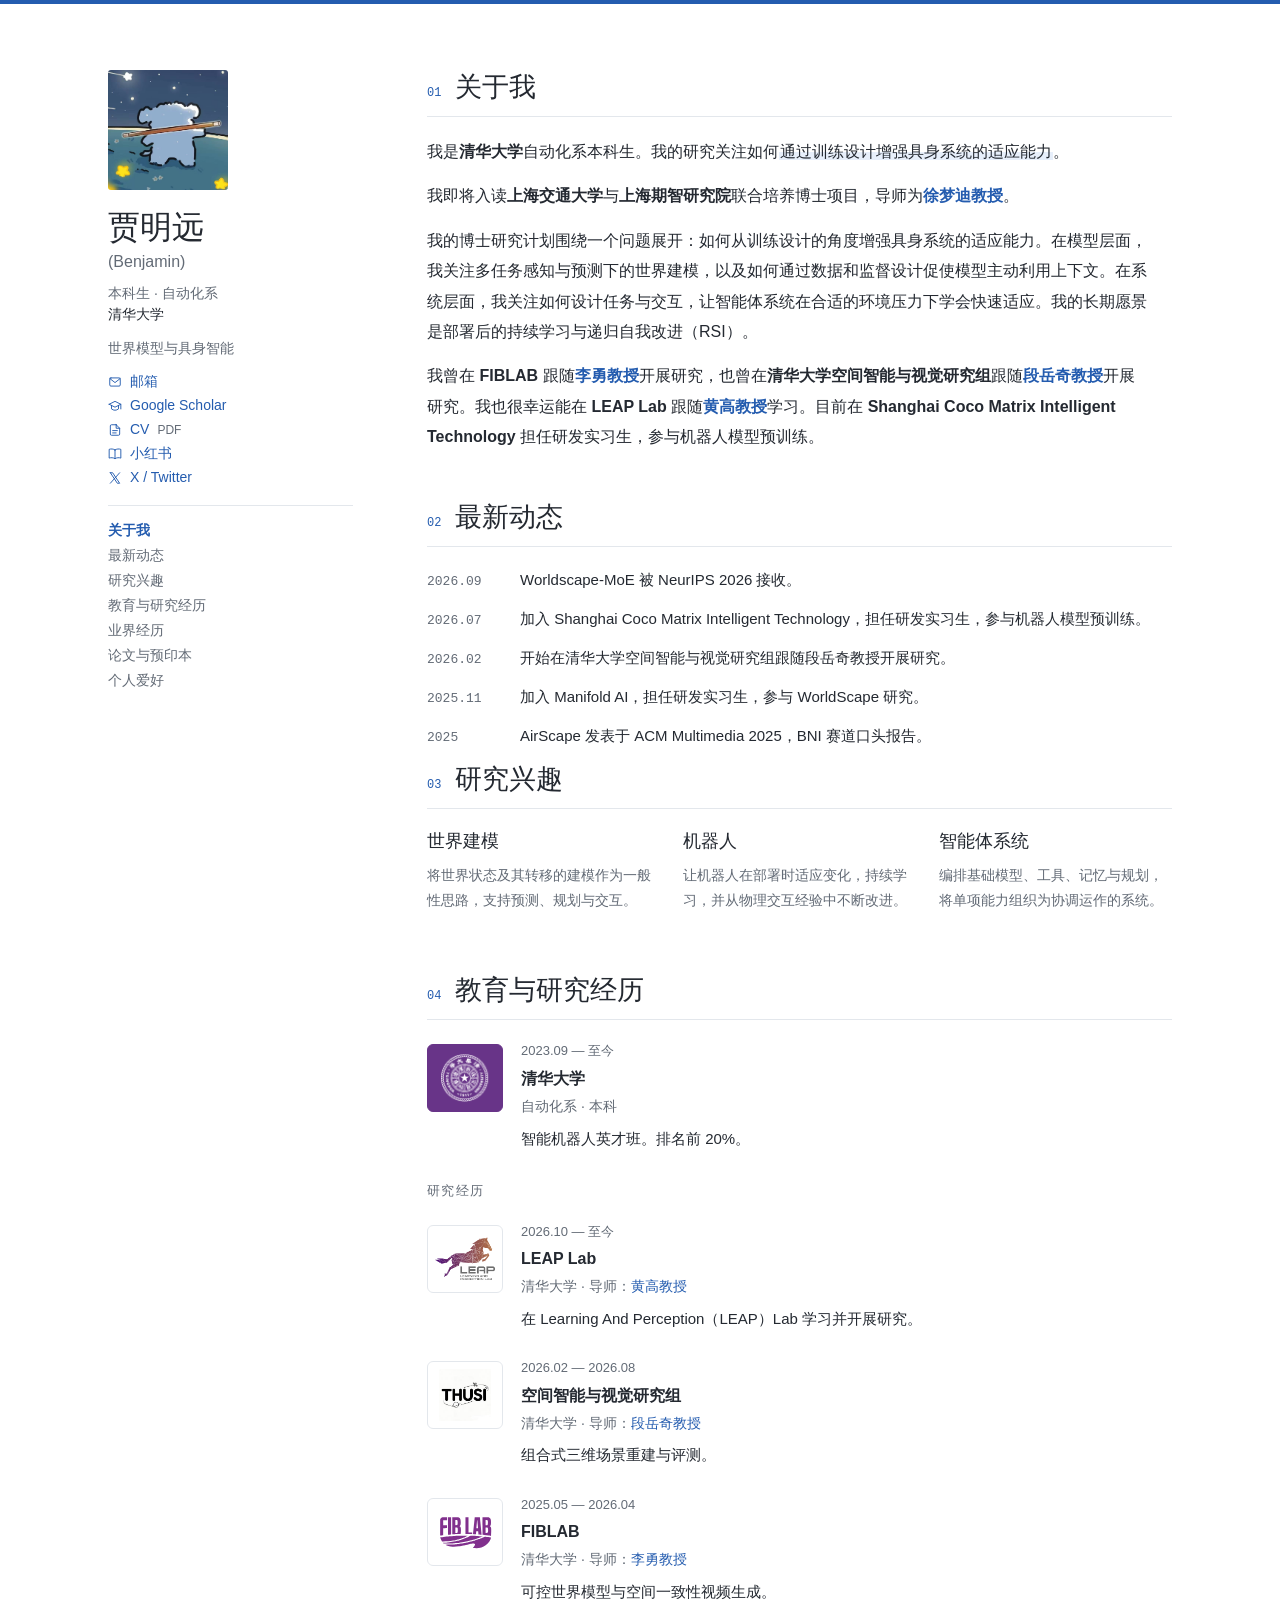
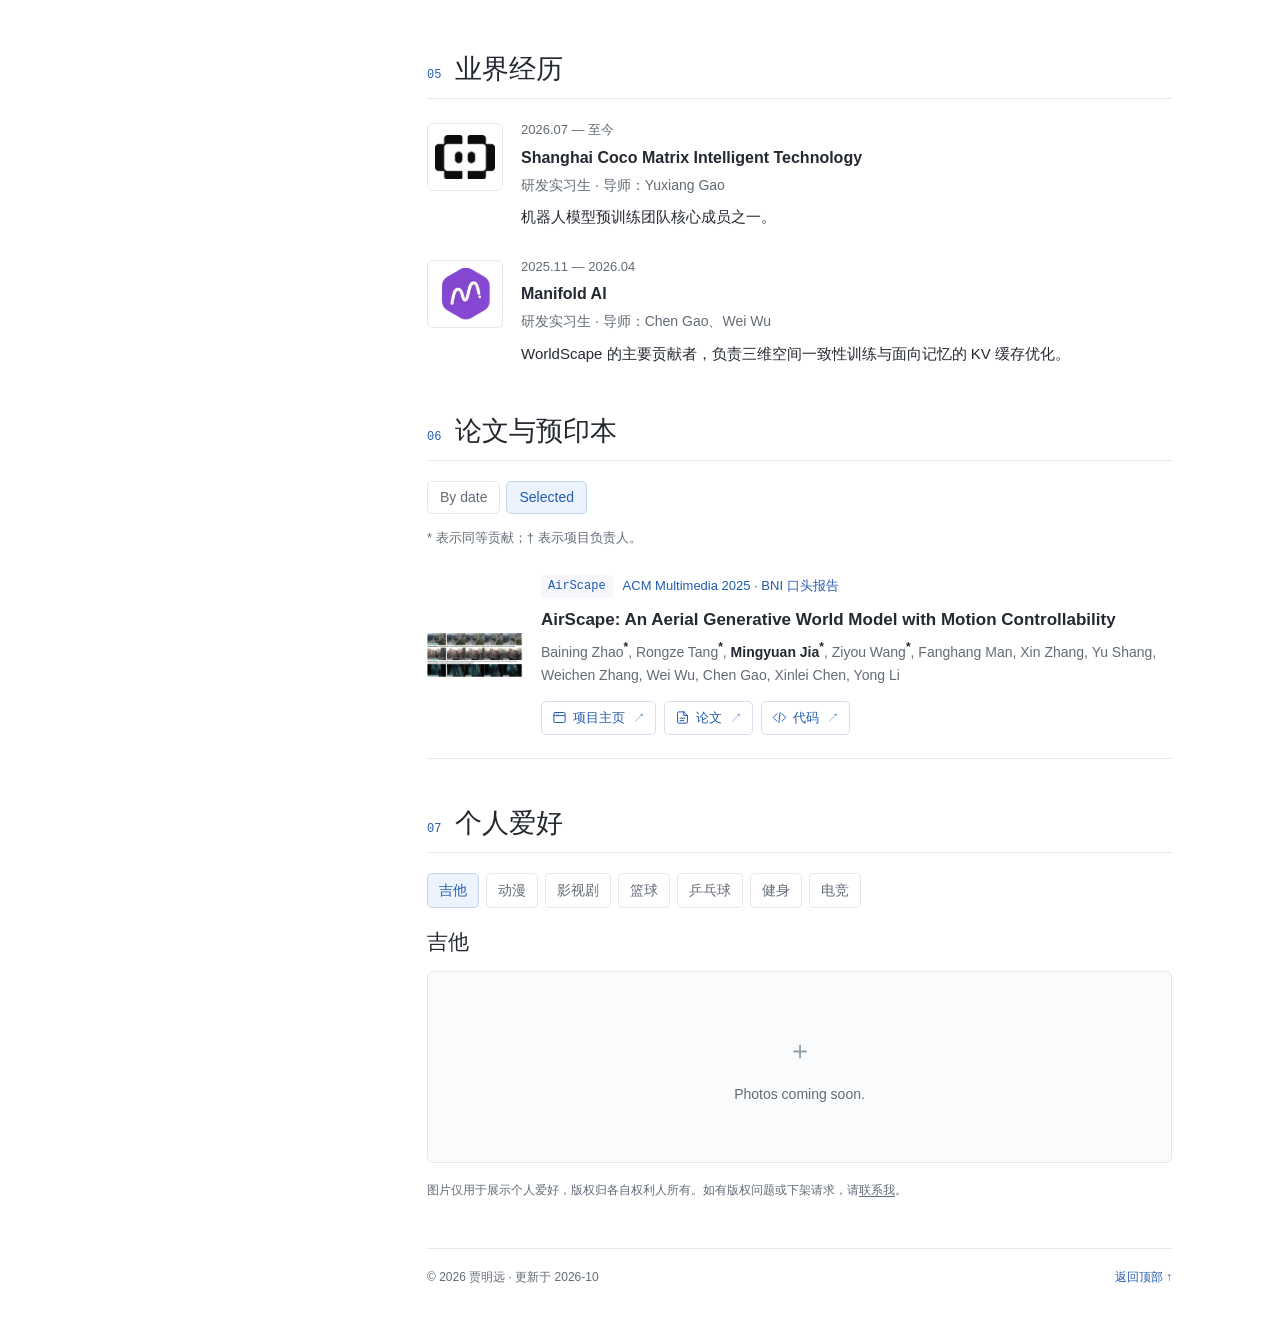
==== commit 15a7f602: "Frame research around training design for embodied adaptation" ====
--- a/zh/index.html
+++ b/zh/index.html
@@ -24,6 +24,6 @@
 <div class="contact"><a href="mailto:jmy23@mails.tsinghua.edu.cn"><svg class="contact-icon" viewBox="0 0 24 24" fill="none" stroke="currentColor" stroke-width="1.6" stroke-linecap="round" stroke-linejoin="round" aria-hidden="true" focusable="false"><rect x="3" y="5" width="18" height="14" rx="2"/><path d="m3 6 9 7 9-7"/></svg>邮箱</a><a href="https://scholar.google.com/citations?user=em5g4N8AAAAJ" target="_blank" rel="noopener noreferrer" title="Google Scholar ↗"><svg class="contact-icon" viewBox="0 0 24 24" fill="none" stroke="currentColor" stroke-width="1.6" stroke-linecap="round" stroke-linejoin="round" aria-hidden="true" focusable="false"><path d="m2 9 10-5 10 5-10 5-10-5Zm4 2v6c4 3 8 3 12 0v-6M22 9v8"/></svg>Google Scholar</a><a href="../assets/files/MingyuanJia-CV.pdf" target="_blank" rel="noopener noreferrer" title="CV · PDF ↗"><svg class="contact-icon" viewBox="0 0 24 24" fill="none" stroke="currentColor" stroke-width="1.6" stroke-linecap="round" stroke-linejoin="round" aria-hidden="true" focusable="false"><path d="M14 3H6a2 2 0 0 0-2 2v14a2 2 0 0 0 2 2h12a2 2 0 0 0 2-2V9l-6-6Zm0 0v6h6M8 13h8M8 17h6"/></svg>CV <span class="file-type">PDF</span></a><a href="https://www.xiaohongshu.com/user/profile/6916f0350000000032015033" target="_blank" rel="noopener noreferrer"><svg class="contact-icon" viewBox="0 0 24 24" fill="none" stroke="currentColor" stroke-width="1.6" stroke-linecap="round" stroke-linejoin="round" aria-hidden="true" focusable="false"><path d="M12 5C9 3 5 3 2 4v15c3-1 7-1 10 1 3-2 7-2 10-1V4c-3-1-7-1-10 1Zm0 0v15"/></svg>小红书</a><a href="https://x.com/nROweyUXqf3100" target="_blank" rel="noopener noreferrer"><svg class="contact-icon" viewBox="0 0 24 24" fill="none" stroke="currentColor" stroke-width="1.6" stroke-linecap="round" stroke-linejoin="round" aria-hidden="true" focusable="false"><path d="M4 3h4l12 18h-4L4 3Zm16 0L4 21"/></svg>X / Twitter</a></div>
 <nav class="nav" aria-label="章节"><a href="#about">关于我</a><a href="#news">最新动态</a><a href="#interests">研究兴趣</a><a href="#education">教育与研究经历</a><a href="#industry">业界经历</a><a href="#publications">论文与预印本</a><a href="#hobbies">个人爱好</a></nav>
 </aside>
-<main id="content"><section class="section about" id="about" aria-labelledby="heading-about"><div class="section-head"><span class="num" aria-hidden="true">01</span><h2 id="heading-about">关于我</h2></div><p>我是<strong class="about-institution">清华大学</strong>自动化系本科生。我的研究兴趣是<mark class="about-interest">具备强大世界建模能力的自适应机器人系统</mark>。</p><p>我即将入读<strong class="about-institution">上海交通大学</strong>与<strong class="about-institution">上海期智研究院</strong>联合培养博士项目，导师为<a class="about-person" href="https://www.mengdixu.me/" target="_blank" rel="noopener noreferrer">徐梦迪教授</a>。</p><p>我的研究旨在构建<em class="about-idea">具备适应能力的机器人系统</em>，将围绕机器人基础模型的<em class="about-idea">智能体编排</em>、多模态感知与测试时适应算法相结合。我优先关注完整系统的能力，同时将强大的模型视为构建系统的关键组成部分。我的长期目标是从机器人出发，走向通用物理智能，通过<em class="about-idea">部署后的持续学习</em>，并最终通过<em class="about-idea">递归自我改进（RSI）</em>，使系统不断提升自身能力。</p><p>我曾在 <strong class="about-institution">FIBLAB</strong> 跟随<a class="about-person" href="https://fi.ee.tsinghua.edu.cn/~liyong/" target="_blank" rel="noopener noreferrer">李勇教授</a>开展研究，也曾在<strong class="about-institution">清华大学空间智能与视觉研究组</strong>跟随<a class="about-person" href="https://duanyueqi.github.io/" target="_blank" rel="noopener noreferrer">段岳奇教授</a>开展研究。我也很幸运能在 <strong class="about-institution">LEAP Lab</strong> 跟随<a class="about-person" href="https://gaohuang-net.github.io/" target="_blank" rel="noopener noreferrer">黄高教授</a>学习。目前在 <strong class="about-institution">Shanghai Coco Matrix Intelligent Technology</strong> 担任研发实习生，参与机器人模型预训练。</p></section><section class="section news" id="news" aria-labelledby="heading-news"><div class="section-head"><span class="num" aria-hidden="true">02</span><h2 id="heading-news">最新动态</h2></div><ul class="news"><li><time>2026.09</time><p>Worldscape-MoE 被 NeurIPS 2026 接收。</p></li><li><time>2026.07</time><p>加入 Shanghai Coco Matrix Intelligent Technology，担任研发实习生，参与机器人模型预训练。</p></li><li><time>2026.02</time><p>开始在清华大学空间智能与视觉研究组跟随段岳奇教授开展研究。</p></li><li><time>2025.11</time><p>加入 Manifold AI，担任研发实习生，参与 WorldScape 研究。</p></li><li><time>2025</time><p>AirScape 发表于 ACM Multimedia 2025，BNI 赛道口头报告。</p></li></ul></section><section class="section interests" id="interests" aria-labelledby="heading-interests"><div class="section-head"><span class="num" aria-hidden="true">03</span><h2 id="heading-interests">研究兴趣</h2></div><div class="interest-grid"><article><h3>世界建模</h3><p>将世界状态及其转移的建模作为一般性思路，支持预测、规划与交互。</p></article><article><h3>机器人</h3><p>让机器人在部署时适应变化，持续学习，并从物理交互经验中不断改进。</p></article><article><h3>智能体系统</h3><p>编排基础模型、工具、记忆与规划，将单项能力组织为协调运作的系统。</p></article></div></section><section class="section education" id="education" aria-labelledby="heading-education"><div class="section-head"><span class="num" aria-hidden="true">04</span><h2 id="heading-education">教育与研究经历</h2></div><article class="entry"><a class="organization-logo organization-logo--tsinghua" href="https://www.tsinghua.edu.cn/" target="_blank" rel="noopener noreferrer" aria-label="清华大学"><img src="../assets/organizations/tsinghua.png" alt="清华大学标志" width="64" height="64"></a><div class="entry-details"><div class="date">2023.09 — 至今</div><h3>清华大学</h3><p class="subtitle">自动化系 · 本科</p><p>智能机器人英才班。排名前 20%。</p></div></article><h3 class="subheading">研究经历</h3><article class="entry"><a class="organization-logo" href="https://www.leaplab.ai/" target="_blank" rel="noopener noreferrer" aria-label="LEAP Lab"><img src="../assets/organizations/leaplab.png" alt="LEAP Lab标志" width="64" height="64"></a><div class="entry-details"><div class="date">2026.10 — 至今</div><h3>LEAP Lab</h3><p class="subtitle">清华大学 · 导师：<a href="https://gaohuang-net.github.io/" target="_blank" rel="noopener noreferrer">黄高教授</a></p><p>在 Learning And Perception（LEAP）Lab 学习并开展研究。</p></div></article><article class="entry"><a class="organization-logo" href="https://github.com/THU-SI" target="_blank" rel="noopener noreferrer" aria-label="空间智能与视觉研究组"><img src="../assets/organizations/thu-si.png" alt="空间智能与视觉研究组标志" width="64" height="64"></a><div class="entry-details"><div class="date">2026.02 — 2026.08</div><h3>空间智能与视觉研究组</h3><p class="subtitle">清华大学 · 导师：<a href="https://duanyueqi.github.io/" target="_blank" rel="noopener noreferrer">段岳奇教授</a></p><p>组合式三维场景重建与评测。</p></div></article><article class="entry"><a class="organization-logo" href="https://fi.ee.tsinghua.edu.cn/" target="_blank" rel="noopener noreferrer" aria-label="FIBLAB"><img src="../assets/organizations/fiblab.svg" alt="FIBLAB标志" width="64" height="64"></a><div class="entry-details"><div class="date">2025.05 — 2026.04</div><h3>FIBLAB</h3><p class="subtitle">清华大学 · 导师：<a href="https://fi.ee.tsinghua.edu.cn/~liyong/" target="_blank" rel="noopener noreferrer">李勇教授</a></p><p>可控世界模型与空间一致性视频生成。</p></div></article></section><section class="section industry" id="industry" aria-labelledby="heading-industry"><div class="section-head"><span class="num" aria-hidden="true">05</span><h2 id="heading-industry">业界经历</h2></div><article class="entry"><a class="organization-logo" href="https://www.ccmtrx.com/" target="_blank" rel="noopener noreferrer" aria-label="Shanghai Coco Matrix Intelligent Technology"><img src="../assets/organizations/coco-matrix.png" alt="Shanghai Coco Matrix Intelligent Technology标志" width="64" height="64"></a><div class="entry-details"><div class="date">2026.07 — 至今</div><h3>Shanghai Coco Matrix Intelligent Technology</h3><p class="subtitle">研发实习生 · 导师：Yuxiang Gao</p><p>机器人模型预训练团队核心成员之一。</p></div></article><article class="entry"><a class="organization-logo" href="https://manifoldai.cn/" target="_blank" rel="noopener noreferrer" aria-label="Manifold AI"><img src="../assets/organizations/manifold.png" alt="Manifold AI标志" width="64" height="64"></a><div class="entry-details"><div class="date">2025.11 — 2026.04</div><h3>Manifold AI</h3><p class="subtitle">研发实习生 · 导师：Chen Gao、Wei Wu</p><p>WorldScape 的主要贡献者，负责三维空间一致性训练与面向记忆的 KV 缓存优化。</p></div></article></section><section class="section publications" id="publications" aria-labelledby="heading-publications"><div class="section-head"><span class="num" aria-hidden="true">06</span><h2 id="heading-publications">论文与预印本</h2></div><div class="publication-controls" role="group" aria-label="Publication view" hidden><button type="button" data-publication-view="date" aria-pressed="false">By date</button><button type="button" data-publication-view="selected" aria-pressed="false">Selected</button></div><p class="legend">* 表示同等贡献；† 表示项目负责人。</p><div class="publication-list" data-default-view="selected"><article class="paper" data-selected="false" data-selected-order="100"><a class="paper-figure" href="../assets/papers/bridgewam.webp" target="_blank" rel="noopener" aria-label="BridgeWAM · 查看论文配图"><img src="../assets/papers/bridgewam.webp" alt="BridgeWAM 概览图" width="1000" height="555" loading="lazy"></a><div class="paper-details"><div class="paper-top"><span class="paper-key">BridgeWAM</span><span class="venue">arXiv 预印本 · 2026</span></div><h3><a class="paper-title-link" href="https://bridgewam.github.io/Bridge-Wam-show/" target="_blank" rel="noopener noreferrer" aria-label="BridgeWAM: Bridging Video and Action Experts via Latent Bridge Queries (在新标签页打开)">BridgeWAM: Bridging Video and Action Experts via Latent Bridge Queries</a></h3><p class="authors">Jiaxin Fang, Ruitong Liu, Zeyu Lai, Xingyu Wang, <strong>Mingyuan Jia</strong>, Pingyue Sheng, Weikang Wan, Mengdi Xu, Yuxiang Gao</p><div class="paper-links"><a class="resource-link" href="https://bridgewam.github.io/Bridge-Wam-show/" target="_blank" rel="noopener noreferrer" aria-label="BridgeWAM · 项目主页 (在新标签页打开)"><svg class="contact-icon" viewBox="0 0 24 24" fill="none" stroke="currentColor" stroke-width="1.6" stroke-linecap="round" stroke-linejoin="round" aria-hidden="true" focusable="false"><rect x="3" y="4" width="18" height="16" rx="2"/><path d="M3 9h18M7 6.5h.01M10 6.5h.01"/></svg><span>项目主页</span><span class="external-mark" aria-hidden="true">↗</span></a><a class="resource-link" href="https://arxiv.org/abs/2610.14746" target="_blank" rel="noopener noreferrer" aria-label="BridgeWAM · 论文 (在新标签页打开)"><svg class="contact-icon" viewBox="0 0 24 24" fill="none" stroke="currentColor" stroke-width="1.6" stroke-linecap="round" stroke-linejoin="round" aria-hidden="true" focusable="false"><path d="M14 3H6a2 2 0 0 0-2 2v14a2 2 0 0 0 2 2h12a2 2 0 0 0 2-2V9l-6-6Zm0 0v6h6M8 13h8M8 17h6"/></svg><span>论文</span><span class="external-mark" aria-hidden="true">↗</span></a><a class="resource-link" href="https://github.com/jxfang04/BridgeWAM-code" target="_blank" rel="noopener noreferrer" aria-label="BridgeWAM · 代码 (在新标签页打开)"><svg class="contact-icon" viewBox="0 0 24 24" fill="none" stroke="currentColor" stroke-width="1.6" stroke-linecap="round" stroke-linejoin="round" aria-hidden="true" focusable="false"><path d="m8 6-6 6 6 6m8-12 6 6-6 6m-3-14-2 16"/></svg><span>代码</span><span class="external-mark" aria-hidden="true">↗</span></a></div></div></article><article class="paper" data-selected="false" data-selected-order="100"><a class="paper-figure" href="../assets/papers/vigar.webp" target="_blank" rel="noopener" aria-label="ViGAR · 查看论文配图"><img src="../assets/papers/vigar.webp" alt="ViGAR 概览图" width="1000" height="485" loading="lazy"></a><div class="paper-details"><div class="paper-top"><span class="paper-key">ViGAR</span><span class="venue">arXiv 预印本 · 2026</span></div><h3><a class="paper-title-link" href="https://dagroup-pku.github.io/ViGAR/" target="_blank" rel="noopener noreferrer" aria-label="Rethinking World-Action Model for Compositional and In-Context Robotic Manipulation (在新标签页打开)">Rethinking World-Action Model for Compositional and In-Context Robotic Manipulation</a></h3><p class="authors">Shukai Gong<sup class="author-marks" title="同等贡献">*</sup>, Xuanran Zhai<sup class="author-marks" title="同等贡献">*</sup>, Yintianrun Zhang<sup class="author-marks" title="同等贡献">*</sup>, Ruopeng Cui, Ye Huang, Yiyang Fu, Dexuan Lyu, Chaojie Li, Xinyi Song, Peiwen Lin, Chuang Wang, <strong>Mingyuan Jia</strong>, Yufan Deng, Jiaxin Fang, Bo Liang, Jiaxin Li, Yuxiang Gao, Hao Liu, Daquan Zhou</p><div class="paper-links"><a class="resource-link" href="https://dagroup-pku.github.io/ViGAR/" target="_blank" rel="noopener noreferrer" aria-label="ViGAR · 项目主页 (在新标签页打开)"><svg class="contact-icon" viewBox="0 0 24 24" fill="none" stroke="currentColor" stroke-width="1.6" stroke-linecap="round" stroke-linejoin="round" aria-hidden="true" focusable="false"><rect x="3" y="4" width="18" height="16" rx="2"/><path d="M3 9h18M7 6.5h.01M10 6.5h.01"/></svg><span>项目主页</span><span class="external-mark" aria-hidden="true">↗</span></a><a class="resource-link" href="https://arxiv.org/abs/2610.02368" target="_blank" rel="noopener noreferrer" aria-label="ViGAR · 论文 (在新标签页打开)"><svg class="contact-icon" viewBox="0 0 24 24" fill="none" stroke="currentColor" stroke-width="1.6" stroke-linecap="round" stroke-linejoin="round" aria-hidden="true" focusable="false"><path d="M14 3H6a2 2 0 0 0-2 2v14a2 2 0 0 0 2 2h12a2 2 0 0 0 2-2V9l-6-6Zm0 0v6h6M8 13h8M8 17h6"/></svg><span>论文</span><span class="external-mark" aria-hidden="true">↗</span></a><a class="resource-link" href="https://github.com/DAGroup-PKU/ViGAR" target="_blank" rel="noopener noreferrer" aria-label="ViGAR · 代码 (在新标签页打开)"><svg class="contact-icon" viewBox="0 0 24 24" fill="none" stroke="currentColor" stroke-width="1.6" stroke-linecap="round" stroke-linejoin="round" aria-hidden="true" focusable="false"><path d="m8 6-6 6 6 6m8-12 6 6-6 6m-3-14-2 16"/></svg><span>代码</span><span class="external-mark" aria-hidden="true">↗</span></a></div></div></article><article class="paper" data-selected="false" data-selected-order="100"><a class="paper-figure" href="../assets/papers/psg-jepa.webp" target="_blank" rel="noopener" aria-label="PSG-JEPA · 查看论文配图"><img src="../assets/papers/psg-jepa.webp" alt="PSG-JEPA 概览图" width="599" height="766" loading="lazy"></a><div class="paper-details"><div class="paper-top"><span class="paper-key">PSG-JEPA</span><span class="venue">arXiv 预印本 · 2026</span></div><h3><a class="paper-title-link" href="https://haodong-yan.github.io/psg-jepa-project-page/" target="_blank" rel="noopener noreferrer" aria-label="Is Forward Prediction Enough? Physical State Grounding for JEPA World Models (在新标签页打开)">Is Forward Prediction Enough? Physical State Grounding for JEPA World Models</a></h3><p class="authors">Haodong Yan<sup class="author-marks" title="项目负责人; 同等贡献">†*</sup>, Jiaguan Zhu<sup class="author-marks" title="同等贡献">*</sup>, <strong>Mingyuan Jia</strong>, Ruiqing Yin, Junjie He, Zhide Zhong, Junfeng Li, Jinxuan Lu, Hengtao Li, Tianran Zhang, Jiayi Chen, Wenxuan Song, Wen Chen, Yuxiang Gao, Haoang Li</p><div class="paper-links"><a class="resource-link" href="https://haodong-yan.github.io/psg-jepa-project-page/" target="_blank" rel="noopener noreferrer" aria-label="PSG-JEPA · 项目主页 (在新标签页打开)"><svg class="contact-icon" viewBox="0 0 24 24" fill="none" stroke="currentColor" stroke-width="1.6" stroke-linecap="round" stroke-linejoin="round" aria-hidden="true" focusable="false"><rect x="3" y="4" width="18" height="16" rx="2"/><path d="M3 9h18M7 6.5h.01M10 6.5h.01"/></svg><span>项目主页</span><span class="external-mark" aria-hidden="true">↗</span></a><a class="resource-link" href="https://arxiv.org/abs/2608.06799" target="_blank" rel="noopener noreferrer" aria-label="PSG-JEPA · 论文 (在新标签页打开)"><svg class="contact-icon" viewBox="0 0 24 24" fill="none" stroke="currentColor" stroke-width="1.6" stroke-linecap="round" stroke-linejoin="round" aria-hidden="true" focusable="false"><path d="M14 3H6a2 2 0 0 0-2 2v14a2 2 0 0 0 2 2h12a2 2 0 0 0 2-2V9l-6-6Zm0 0v6h6M8 13h8M8 17h6"/></svg><span>论文</span><span class="external-mark" aria-hidden="true">↗</span></a><a class="resource-link" href="https://github.com/Haodong-Yan/PSG-JEPA" target="_blank" rel="noopener noreferrer" aria-label="PSG-JEPA · 代码 (在新标签页打开)"><svg class="contact-icon" viewBox="0 0 24 24" fill="none" stroke="currentColor" stroke-width="1.6" stroke-linecap="round" stroke-linejoin="round" aria-hidden="true" focusable="false"><path d="m8 6-6 6 6 6m8-12 6 6-6 6m-3-14-2 16"/></svg><span>代码</span><span class="external-mark" aria-hidden="true">↗</span></a></div></div></article><article class="paper" data-selected="false" data-selected-order="100"><a class="paper-figure" href="../assets/papers/worldscape-moe.webp" target="_blank" rel="noopener" aria-label="Worldscape-MoE · 查看论文配图"><img src="../assets/papers/worldscape-moe.webp" alt="Worldscape-MoE 概览图" width="1000" height="609" loading="lazy"></a><div class="paper-details"><div class="paper-top"><span class="paper-key">Worldscape-MoE</span><span class="venue">NeurIPS 2026</span></div><h3><a class="paper-title-link" href="https://worldscape-moe.com/" target="_blank" rel="noopener noreferrer" aria-label="Worldscape-MoE: A Unified Mixture-of-Experts World Model for Scalable Heterogeneous Action Control (在新标签页打开)">Worldscape-MoE: A Unified Mixture-of-Experts World Model for Scalable Heterogeneous Action Control</a></h3><p class="authors">Jianjie Fang<sup class="author-marks" title="项目负责人; 同等贡献">†*</sup>, Yongyan Xu<sup class="author-marks" title="同等贡献">*</sup>, Ziyou Wang<sup class="author-marks" title="同等贡献">*</sup>, Chen Gao, Yuchao Huang, Zhaolu Wang, Rongze Tang, <strong>Mingyuan Jia</strong>, Baining Zhao, Weichen Zhang, Xin Zhang, Haisheng Su, Yu Shang, Wei Wu, Xinlei Chen, Yong Li</p><div class="paper-links"><a class="resource-link" href="https://worldscape-moe.com/" target="_blank" rel="noopener noreferrer" aria-label="Worldscape-MoE · 项目主页 (在新标签页打开)"><svg class="contact-icon" viewBox="0 0 24 24" fill="none" stroke="currentColor" stroke-width="1.6" stroke-linecap="round" stroke-linejoin="round" aria-hidden="true" focusable="false"><rect x="3" y="4" width="18" height="16" rx="2"/><path d="M3 9h18M7 6.5h.01M10 6.5h.01"/></svg><span>项目主页</span><span class="external-mark" aria-hidden="true">↗</span></a><a class="resource-link" href="https://arxiv.org/abs/2607.03964" target="_blank" rel="noopener noreferrer" aria-label="Worldscape-MoE · 论文 (在新标签页打开)"><svg class="contact-icon" viewBox="0 0 24 24" fill="none" stroke="currentColor" stroke-width="1.6" stroke-linecap="round" stroke-linejoin="round" aria-hidden="true" focusable="false"><path d="M14 3H6a2 2 0 0 0-2 2v14a2 2 0 0 0 2 2h12a2 2 0 0 0 2-2V9l-6-6Zm0 0v6h6M8 13h8M8 17h6"/></svg><span>论文</span><span class="external-mark" aria-hidden="true">↗</span></a><a class="resource-link" href="https://github.com/EmbodiedCity/Worldscape-MoE.code" target="_blank" rel="noopener noreferrer" aria-label="Worldscape-MoE · 代码 (在新标签页打开)"><svg class="contact-icon" viewBox="0 0 24 24" fill="none" stroke="currentColor" stroke-width="1.6" stroke-linecap="round" stroke-linejoin="round" aria-hidden="true" focusable="false"><path d="m8 6-6 6 6 6m8-12 6 6-6 6m-3-14-2 16"/></svg><span>代码</span><span class="external-mark" aria-hidden="true">↗</span></a></div></div></article><article class="paper" data-selected="false" data-selected-order="100"><a class="paper-figure" href="../assets/papers/replicateanyscene.webp" target="_blank" rel="noopener" aria-label="ReplicateAnyScene · 查看论文配图"><img src="../assets/papers/replicateanyscene.webp" alt="ReplicateAnyScene 概览图" width="938" height="535" loading="lazy"></a><div class="paper-details"><div class="paper-top"><span class="paper-key">ReplicateAnyScene</span><span class="venue">arXiv 预印本 · 2026</span></div><h3><a class="paper-title-link" href="https://xiac20.github.io/ReplicateAnyScene/" target="_blank" rel="noopener noreferrer" aria-label="ReplicateAnyScene: Zero-Shot Video-to-3D Composition via Textual-Visual-Spatial Alignment (在新标签页打开)">ReplicateAnyScene: Zero-Shot Video-to-3D Composition via Textual-Visual-Spatial Alignment</a></h3><p class="authors">Mingyu Dong<sup class="author-marks" title="同等贡献">*</sup>, Chong Xia<sup class="author-marks" title="同等贡献">*</sup>, <strong>Mingyuan Jia</strong>, Weichen Lyu, Long Xu, Zheng Zhu, Yueqi Duan</p><div class="paper-links"><a class="resource-link" href="https://xiac20.github.io/ReplicateAnyScene/" target="_blank" rel="noopener noreferrer" aria-label="ReplicateAnyScene · 项目主页 (在新标签页打开)"><svg class="contact-icon" viewBox="0 0 24 24" fill="none" stroke="currentColor" stroke-width="1.6" stroke-linecap="round" stroke-linejoin="round" aria-hidden="true" focusable="false"><rect x="3" y="4" width="18" height="16" rx="2"/><path d="M3 9h18M7 6.5h.01M10 6.5h.01"/></svg><span>项目主页</span><span class="external-mark" aria-hidden="true">↗</span></a><a class="resource-link" href="https://arxiv.org/abs/2604.10789" target="_blank" rel="noopener noreferrer" aria-label="ReplicateAnyScene · 论文 (在新标签页打开)"><svg class="contact-icon" viewBox="0 0 24 24" fill="none" stroke="currentColor" stroke-width="1.6" stroke-linecap="round" stroke-linejoin="round" aria-hidden="true" focusable="false"><path d="M14 3H6a2 2 0 0 0-2 2v14a2 2 0 0 0 2 2h12a2 2 0 0 0 2-2V9l-6-6Zm0 0v6h6M8 13h8M8 17h6"/></svg><span>论文</span><span class="external-mark" aria-hidden="true">↗</span></a><a class="resource-link" href="https://github.com/xiac20/ReplicateAnyScene" target="_blank" rel="noopener noreferrer" aria-label="ReplicateAnyScene · 代码 (在新标签页打开)"><svg class="contact-icon" viewBox="0 0 24 24" fill="none" stroke="currentColor" stroke-width="1.6" stroke-linecap="round" stroke-linejoin="round" aria-hidden="true" focusable="false"><path d="m8 6-6 6 6 6m8-12 6 6-6 6m-3-14-2 16"/></svg><span>代码</span><span class="external-mark" aria-hidden="true">↗</span></a></div></div></article><article class="paper" data-selected="true" data-selected-order="1"><a class="paper-figure" href="../assets/papers/airscape.webp" target="_blank" rel="noopener" aria-label="AirScape · 查看论文配图"><img src="../assets/papers/airscape.webp" alt="AirScape 概览图" width="1000" height="452" loading="lazy"></a><div class="paper-details"><div class="paper-top"><span class="paper-key">AirScape</span><span class="venue">ACM Multimedia 2025 · BNI 口头报告</span></div><h3><a class="paper-title-link" href="https://embodiedcity.github.io/AirScape/" target="_blank" rel="noopener noreferrer" aria-label="AirScape: An Aerial Generative World Model with Motion Controllability (在新标签页打开)">AirScape: An Aerial Generative World Model with Motion Controllability</a></h3><p class="authors">Baining Zhao<sup class="author-marks" title="同等贡献">*</sup>, Rongze Tang<sup class="author-marks" title="同等贡献">*</sup>, <strong>Mingyuan Jia</strong><sup class="author-marks" title="同等贡献">*</sup>, Ziyou Wang<sup class="author-marks" title="同等贡献">*</sup>, Fanghang Man, Xin Zhang, Yu Shang, Weichen Zhang, Wei Wu, Chen Gao, Xinlei Chen, Yong Li</p><div class="paper-links"><a class="resource-link" href="https://embodiedcity.github.io/AirScape/" target="_blank" rel="noopener noreferrer" aria-label="AirScape · 项目主页 (在新标签页打开)"><svg class="contact-icon" viewBox="0 0 24 24" fill="none" stroke="currentColor" stroke-width="1.6" stroke-linecap="round" stroke-linejoin="round" aria-hidden="true" focusable="false"><rect x="3" y="4" width="18" height="16" rx="2"/><path d="M3 9h18M7 6.5h.01M10 6.5h.01"/></svg><span>项目主页</span><span class="external-mark" aria-hidden="true">↗</span></a><a class="resource-link" href="https://arxiv.org/abs/2507.08885" target="_blank" rel="noopener noreferrer" aria-label="AirScape · 论文 (在新标签页打开)"><svg class="contact-icon" viewBox="0 0 24 24" fill="none" stroke="currentColor" stroke-width="1.6" stroke-linecap="round" stroke-linejoin="round" aria-hidden="true" focusable="false"><path d="M14 3H6a2 2 0 0 0-2 2v14a2 2 0 0 0 2 2h12a2 2 0 0 0 2-2V9l-6-6Zm0 0v6h6M8 13h8M8 17h6"/></svg><span>论文</span><span class="external-mark" aria-hidden="true">↗</span></a><a class="resource-link" href="https://github.com/EmbodiedCity/AirScape.code" target="_blank" rel="noopener noreferrer" aria-label="AirScape · 代码 (在新标签页打开)"><svg class="contact-icon" viewBox="0 0 24 24" fill="none" stroke="currentColor" stroke-width="1.6" stroke-linecap="round" stroke-linejoin="round" aria-hidden="true" focusable="false"><path d="m8 6-6 6 6 6m8-12 6 6-6 6m-3-14-2 16"/></svg><span>代码</span><span class="external-mark" aria-hidden="true">↗</span></a></div></div></article></div><p class="publication-empty" hidden>No selected publications yet.</p></section><section class="section hobbies" id="hobbies" aria-labelledby="heading-hobbies"><div class="section-head"><span class="num" aria-hidden="true">07</span><h2 id="heading-hobbies">个人爱好</h2></div><div class="hobby-tabs" role="tablist" aria-label="Hobbies"><button type="button" role="tab" id="hobby-tab-guitar" aria-controls="hobby-panel-guitar" aria-selected="true" tabindex="0">吉他</button><button type="button" role="tab" id="hobby-tab-anime" aria-controls="hobby-panel-anime" aria-selected="false" tabindex="-1">动漫</button><button type="button" role="tab" id="hobby-tab-film-tv" aria-controls="hobby-panel-film-tv" aria-selected="false" tabindex="-1">影视剧</button><button type="button" role="tab" id="hobby-tab-basketball" aria-controls="hobby-panel-basketball" aria-selected="false" tabindex="-1">篮球</button><button type="button" role="tab" id="hobby-tab-table-tennis" aria-controls="hobby-panel-table-tennis" aria-selected="false" tabindex="-1">乒乓球</button><button type="button" role="tab" id="hobby-tab-fitness" aria-controls="hobby-panel-fitness" aria-selected="false" tabindex="-1">健身</button><button type="button" role="tab" id="hobby-tab-esports" aria-controls="hobby-panel-esports" aria-selected="false" tabindex="-1">电竞</button></div><div class="hobby-panel" role="tabpanel" id="hobby-panel-guitar" aria-labelledby="hobby-tab-guitar" tabindex="0"><h3>吉他</h3><div class="hobby-stage"><div class="hobby-empty"><span aria-hidden="true">＋</span><p>Photos coming soon.</p></div><div class="hobby-pagination"><button type="button" data-step="-1" aria-label="Previous photo" disabled>‹</button><span class="hobby-count" role="status" aria-live="polite">0 / 0</span><button type="button" data-step="1" aria-label="Next photo" disabled>›</button></div></div></div><div class="hobby-panel" role="tabpanel" id="hobby-panel-anime" aria-labelledby="hobby-tab-anime" tabindex="0" hidden><h3>动漫</h3><div class="hobby-stage"><figure class="hobby-slide"><img src="../assets/hobbies/bocchi-the-rock.png" alt="孤独摇滚乐队成员" loading="lazy"></figure><figure class="hobby-slide" hidden><img src="../assets/hobbies/sword-art-online.png" alt="刀剑神域插画" loading="lazy"></figure><div class="hobby-pagination"><button type="button" data-step="-1" aria-label="Previous photo" disabled>‹</button><span class="hobby-count" role="status" aria-live="polite">1 / 2</span><button type="button" data-step="1" aria-label="Next photo" disabled>›</button></div></div></div><div class="hobby-panel" role="tabpanel" id="hobby-panel-film-tv" aria-labelledby="hobby-tab-film-tv" tabindex="0" hidden><h3>影视剧</h3><div class="hobby-stage"><figure class="hobby-slide"><img src="../assets/hobbies/person-of-interest.png" alt="疑犯追踪角色海报" loading="lazy"></figure><figure class="hobby-slide" hidden><img src="../assets/hobbies/interstellar.png" alt="星际穿越冰雪星球上的宇航员" loading="lazy"></figure><div class="hobby-pagination"><button type="button" data-step="-1" aria-label="Previous photo" disabled>‹</button><span class="hobby-count" role="status" aria-live="polite">1 / 2</span><button type="button" data-step="1" aria-label="Next photo" disabled>›</button></div></div></div><div class="hobby-panel" role="tabpanel" id="hobby-panel-basketball" aria-labelledby="hobby-tab-basketball" tabindex="0" hidden><h3>篮球</h3><div class="hobby-stage"><div class="hobby-empty"><span aria-hidden="true">＋</span><p>Photos coming soon.</p></div><div class="hobby-pagination"><button type="button" data-step="-1" aria-label="Previous photo" disabled>‹</button><span class="hobby-count" role="status" aria-live="polite">0 / 0</span><button type="button" data-step="1" aria-label="Next photo" disabled>›</button></div></div></div><div class="hobby-panel" role="tabpanel" id="hobby-panel-table-tennis" aria-labelledby="hobby-tab-table-tennis" tabindex="0" hidden><h3>乒乓球</h3><div class="hobby-stage"><div class="hobby-empty"><span aria-hidden="true">＋</span><p>Photos coming soon.</p></div><div class="hobby-pagination"><button type="button" data-step="-1" aria-label="Previous photo" disabled>‹</button><span class="hobby-count" role="status" aria-live="polite">0 / 0</span><button type="button" data-step="1" aria-label="Next photo" disabled>›</button></div></div></div><div class="hobby-panel" role="tabpanel" id="hobby-panel-fitness" aria-labelledby="hobby-tab-fitness" tabindex="0" hidden><h3>健身</h3><div class="hobby-stage"><div class="hobby-empty"><span aria-hidden="true">＋</span><p>Photos coming soon.</p></div><div class="hobby-pagination"><button type="button" data-step="-1" aria-label="Previous photo" disabled>‹</button><span class="hobby-count" role="status" aria-live="polite">0 / 0</span><button type="button" data-step="1" aria-label="Next photo" disabled>›</button></div></div></div><div class="hobby-panel" role="tabpanel" id="hobby-panel-esports" aria-labelledby="hobby-tab-esports" tabindex="0" hidden><h3>电竞</h3><div class="hobby-stage"><figure class="hobby-slide"><img src="../assets/hobbies/valorant.png" alt="无畏契约角色插画" loading="lazy"></figure><figure class="hobby-slide" hidden><img src="../assets/hobbies/league-of-legends.png" alt="英雄联盟角色插画" loading="lazy"></figure><figure class="hobby-slide" hidden><img src="../assets/hobbies/wuthering-waves.png" alt="鸣潮角色插画" loading="lazy"></figure><div class="hobby-pagination"><button type="button" data-step="-1" aria-label="Previous photo" disabled>‹</button><span class="hobby-count" role="status" aria-live="polite">1 / 3</span><button type="button" data-step="1" aria-label="Next photo" disabled>›</button></div></div></div><p class="hobby-notice">图片仅用于展示个人爱好，版权归各自权利人所有。如有版权问题或下架请求，请<a href="mailto:jmy23@mails.tsinghua.edu.cn">联系我</a>。</p></section>
+<main id="content"><section class="section about" id="about" aria-labelledby="heading-about"><div class="section-head"><span class="num" aria-hidden="true">01</span><h2 id="heading-about">关于我</h2></div><p>我是<strong class="about-institution">清华大学</strong>自动化系本科生。我的研究关注如何<mark class="about-interest">通过训练设计增强具身系统的适应能力</mark>。</p><p>我即将入读<strong class="about-institution">上海交通大学</strong>与<strong class="about-institution">上海期智研究院</strong>联合培养博士项目，导师为<a class="about-person" href="https://www.mengdixu.me/" target="_blank" rel="noopener noreferrer">徐梦迪教授</a>。</p><p>我的博士研究计划围绕一个问题展开：如何从<em class="about-idea">训练设计</em>的角度增强具身系统的适应能力。在模型层面，我关注多任务感知与预测下的世界建模，以及如何通过数据和监督设计促使模型<em class="about-idea">主动利用上下文</em>。在系统层面，我关注如何设计任务与交互，让<em class="about-idea">智能体系统</em>在合适的环境压力下学会快速适应。我的长期愿景是<em class="about-idea">部署后的持续学习</em>与<em class="about-idea">递归自我改进（RSI）</em>。</p><p>我曾在 <strong class="about-institution">FIBLAB</strong> 跟随<a class="about-person" href="https://fi.ee.tsinghua.edu.cn/~liyong/" target="_blank" rel="noopener noreferrer">李勇教授</a>开展研究，也曾在<strong class="about-institution">清华大学空间智能与视觉研究组</strong>跟随<a class="about-person" href="https://duanyueqi.github.io/" target="_blank" rel="noopener noreferrer">段岳奇教授</a>开展研究。我也很幸运能在 <strong class="about-institution">LEAP Lab</strong> 跟随<a class="about-person" href="https://gaohuang-net.github.io/" target="_blank" rel="noopener noreferrer">黄高教授</a>学习。目前在 <strong class="about-institution">Shanghai Coco Matrix Intelligent Technology</strong> 担任研发实习生，参与机器人模型预训练。</p></section><section class="section news" id="news" aria-labelledby="heading-news"><div class="section-head"><span class="num" aria-hidden="true">02</span><h2 id="heading-news">最新动态</h2></div><ul class="news"><li><time>2026.09</time><p>Worldscape-MoE 被 NeurIPS 2026 接收。</p></li><li><time>2026.07</time><p>加入 Shanghai Coco Matrix Intelligent Technology，担任研发实习生，参与机器人模型预训练。</p></li><li><time>2026.02</time><p>开始在清华大学空间智能与视觉研究组跟随段岳奇教授开展研究。</p></li><li><time>2025.11</time><p>加入 Manifold AI，担任研发实习生，参与 WorldScape 研究。</p></li><li><time>2025</time><p>AirScape 发表于 ACM Multimedia 2025，BNI 赛道口头报告。</p></li></ul></section><section class="section interests" id="interests" aria-labelledby="heading-interests"><div class="section-head"><span class="num" aria-hidden="true">03</span><h2 id="heading-interests">研究兴趣</h2></div><div class="interest-grid"><article><h3>世界建模</h3><p>将世界状态及其转移的建模作为一般性思路，支持预测、规划与交互。</p></article><article><h3>机器人</h3><p>让机器人在部署时适应变化，持续学习，并从物理交互经验中不断改进。</p></article><article><h3>智能体系统</h3><p>编排基础模型、工具、记忆与规划，将单项能力组织为协调运作的系统。</p></article></div></section><section class="section education" id="education" aria-labelledby="heading-education"><div class="section-head"><span class="num" aria-hidden="true">04</span><h2 id="heading-education">教育与研究经历</h2></div><article class="entry"><a class="organization-logo organization-logo--tsinghua" href="https://www.tsinghua.edu.cn/" target="_blank" rel="noopener noreferrer" aria-label="清华大学"><img src="../assets/organizations/tsinghua.png" alt="清华大学标志" width="64" height="64"></a><div class="entry-details"><div class="date">2023.09 — 至今</div><h3>清华大学</h3><p class="subtitle">自动化系 · 本科</p><p>智能机器人英才班。排名前 20%。</p></div></article><h3 class="subheading">研究经历</h3><article class="entry"><a class="organization-logo" href="https://www.leaplab.ai/" target="_blank" rel="noopener noreferrer" aria-label="LEAP Lab"><img src="../assets/organizations/leaplab.png" alt="LEAP Lab标志" width="64" height="64"></a><div class="entry-details"><div class="date">2026.10 — 至今</div><h3>LEAP Lab</h3><p class="subtitle">清华大学 · 导师：<a href="https://gaohuang-net.github.io/" target="_blank" rel="noopener noreferrer">黄高教授</a></p><p>在 Learning And Perception（LEAP）Lab 学习并开展研究。</p></div></article><article class="entry"><a class="organization-logo" href="https://github.com/THU-SI" target="_blank" rel="noopener noreferrer" aria-label="空间智能与视觉研究组"><img src="../assets/organizations/thu-si.png" alt="空间智能与视觉研究组标志" width="64" height="64"></a><div class="entry-details"><div class="date">2026.02 — 2026.08</div><h3>空间智能与视觉研究组</h3><p class="subtitle">清华大学 · 导师：<a href="https://duanyueqi.github.io/" target="_blank" rel="noopener noreferrer">段岳奇教授</a></p><p>组合式三维场景重建与评测。</p></div></article><article class="entry"><a class="organization-logo" href="https://fi.ee.tsinghua.edu.cn/" target="_blank" rel="noopener noreferrer" aria-label="FIBLAB"><img src="../assets/organizations/fiblab.svg" alt="FIBLAB标志" width="64" height="64"></a><div class="entry-details"><div class="date">2025.05 — 2026.04</div><h3>FIBLAB</h3><p class="subtitle">清华大学 · 导师：<a href="https://fi.ee.tsinghua.edu.cn/~liyong/" target="_blank" rel="noopener noreferrer">李勇教授</a></p><p>可控世界模型与空间一致性视频生成。</p></div></article></section><section class="section industry" id="industry" aria-labelledby="heading-industry"><div class="section-head"><span class="num" aria-hidden="true">05</span><h2 id="heading-industry">业界经历</h2></div><article class="entry"><a class="organization-logo" href="https://www.ccmtrx.com/" target="_blank" rel="noopener noreferrer" aria-label="Shanghai Coco Matrix Intelligent Technology"><img src="../assets/organizations/coco-matrix.png" alt="Shanghai Coco Matrix Intelligent Technology标志" width="64" height="64"></a><div class="entry-details"><div class="date">2026.07 — 至今</div><h3>Shanghai Coco Matrix Intelligent Technology</h3><p class="subtitle">研发实习生 · 导师：Yuxiang Gao</p><p>机器人模型预训练团队核心成员之一。</p></div></article><article class="entry"><a class="organization-logo" href="https://manifoldai.cn/" target="_blank" rel="noopener noreferrer" aria-label="Manifold AI"><img src="../assets/organizations/manifold.png" alt="Manifold AI标志" width="64" height="64"></a><div class="entry-details"><div class="date">2025.11 — 2026.04</div><h3>Manifold AI</h3><p class="subtitle">研发实习生 · 导师：Chen Gao、Wei Wu</p><p>WorldScape 的主要贡献者，负责三维空间一致性训练与面向记忆的 KV 缓存优化。</p></div></article></section><section class="section publications" id="publications" aria-labelledby="heading-publications"><div class="section-head"><span class="num" aria-hidden="true">06</span><h2 id="heading-publications">论文与预印本</h2></div><div class="publication-controls" role="group" aria-label="Publication view" hidden><button type="button" data-publication-view="date" aria-pressed="false">By date</button><button type="button" data-publication-view="selected" aria-pressed="false">Selected</button></div><p class="legend">* 表示同等贡献；† 表示项目负责人。</p><div class="publication-list" data-default-view="selected"><article class="paper" data-selected="false" data-selected-order="100"><a class="paper-figure" href="../assets/papers/bridgewam.webp" target="_blank" rel="noopener" aria-label="BridgeWAM · 查看论文配图"><img src="../assets/papers/bridgewam.webp" alt="BridgeWAM 概览图" width="1000" height="555" loading="lazy"></a><div class="paper-details"><div class="paper-top"><span class="paper-key">BridgeWAM</span><span class="venue">arXiv 预印本 · 2026</span></div><h3><a class="paper-title-link" href="https://bridgewam.github.io/Bridge-Wam-show/" target="_blank" rel="noopener noreferrer" aria-label="BridgeWAM: Bridging Video and Action Experts via Latent Bridge Queries (在新标签页打开)">BridgeWAM: Bridging Video and Action Experts via Latent Bridge Queries</a></h3><p class="authors">Jiaxin Fang, Ruitong Liu, Zeyu Lai, Xingyu Wang, <strong>Mingyuan Jia</strong>, Pingyue Sheng, Weikang Wan, Mengdi Xu, Yuxiang Gao</p><div class="paper-links"><a class="resource-link" href="https://bridgewam.github.io/Bridge-Wam-show/" target="_blank" rel="noopener noreferrer" aria-label="BridgeWAM · 项目主页 (在新标签页打开)"><svg class="contact-icon" viewBox="0 0 24 24" fill="none" stroke="currentColor" stroke-width="1.6" stroke-linecap="round" stroke-linejoin="round" aria-hidden="true" focusable="false"><rect x="3" y="4" width="18" height="16" rx="2"/><path d="M3 9h18M7 6.5h.01M10 6.5h.01"/></svg><span>项目主页</span><span class="external-mark" aria-hidden="true">↗</span></a><a class="resource-link" href="https://arxiv.org/abs/2610.14746" target="_blank" rel="noopener noreferrer" aria-label="BridgeWAM · 论文 (在新标签页打开)"><svg class="contact-icon" viewBox="0 0 24 24" fill="none" stroke="currentColor" stroke-width="1.6" stroke-linecap="round" stroke-linejoin="round" aria-hidden="true" focusable="false"><path d="M14 3H6a2 2 0 0 0-2 2v14a2 2 0 0 0 2 2h12a2 2 0 0 0 2-2V9l-6-6Zm0 0v6h6M8 13h8M8 17h6"/></svg><span>论文</span><span class="external-mark" aria-hidden="true">↗</span></a><a class="resource-link" href="https://github.com/jxfang04/BridgeWAM-code" target="_blank" rel="noopener noreferrer" aria-label="BridgeWAM · 代码 (在新标签页打开)"><svg class="contact-icon" viewBox="0 0 24 24" fill="none" stroke="currentColor" stroke-width="1.6" stroke-linecap="round" stroke-linejoin="round" aria-hidden="true" focusable="false"><path d="m8 6-6 6 6 6m8-12 6 6-6 6m-3-14-2 16"/></svg><span>代码</span><span class="external-mark" aria-hidden="true">↗</span></a></div></div></article><article class="paper" data-selected="false" data-selected-order="100"><a class="paper-figure" href="../assets/papers/vigar.webp" target="_blank" rel="noopener" aria-label="ViGAR · 查看论文配图"><img src="../assets/papers/vigar.webp" alt="ViGAR 概览图" width="1000" height="485" loading="lazy"></a><div class="paper-details"><div class="paper-top"><span class="paper-key">ViGAR</span><span class="venue">arXiv 预印本 · 2026</span></div><h3><a class="paper-title-link" href="https://dagroup-pku.github.io/ViGAR/" target="_blank" rel="noopener noreferrer" aria-label="Rethinking World-Action Model for Compositional and In-Context Robotic Manipulation (在新标签页打开)">Rethinking World-Action Model for Compositional and In-Context Robotic Manipulation</a></h3><p class="authors">Shukai Gong<sup class="author-marks" title="同等贡献">*</sup>, Xuanran Zhai<sup class="author-marks" title="同等贡献">*</sup>, Yintianrun Zhang<sup class="author-marks" title="同等贡献">*</sup>, Ruopeng Cui, Ye Huang, Yiyang Fu, Dexuan Lyu, Chaojie Li, Xinyi Song, Peiwen Lin, Chuang Wang, <strong>Mingyuan Jia</strong>, Yufan Deng, Jiaxin Fang, Bo Liang, Jiaxin Li, Yuxiang Gao, Hao Liu, Daquan Zhou</p><div class="paper-links"><a class="resource-link" href="https://dagroup-pku.github.io/ViGAR/" target="_blank" rel="noopener noreferrer" aria-label="ViGAR · 项目主页 (在新标签页打开)"><svg class="contact-icon" viewBox="0 0 24 24" fill="none" stroke="currentColor" stroke-width="1.6" stroke-linecap="round" stroke-linejoin="round" aria-hidden="true" focusable="false"><rect x="3" y="4" width="18" height="16" rx="2"/><path d="M3 9h18M7 6.5h.01M10 6.5h.01"/></svg><span>项目主页</span><span class="external-mark" aria-hidden="true">↗</span></a><a class="resource-link" href="https://arxiv.org/abs/2610.02368" target="_blank" rel="noopener noreferrer" aria-label="ViGAR · 论文 (在新标签页打开)"><svg class="contact-icon" viewBox="0 0 24 24" fill="none" stroke="currentColor" stroke-width="1.6" stroke-linecap="round" stroke-linejoin="round" aria-hidden="true" focusable="false"><path d="M14 3H6a2 2 0 0 0-2 2v14a2 2 0 0 0 2 2h12a2 2 0 0 0 2-2V9l-6-6Zm0 0v6h6M8 13h8M8 17h6"/></svg><span>论文</span><span class="external-mark" aria-hidden="true">↗</span></a><a class="resource-link" href="https://github.com/DAGroup-PKU/ViGAR" target="_blank" rel="noopener noreferrer" aria-label="ViGAR · 代码 (在新标签页打开)"><svg class="contact-icon" viewBox="0 0 24 24" fill="none" stroke="currentColor" stroke-width="1.6" stroke-linecap="round" stroke-linejoin="round" aria-hidden="true" focusable="false"><path d="m8 6-6 6 6 6m8-12 6 6-6 6m-3-14-2 16"/></svg><span>代码</span><span class="external-mark" aria-hidden="true">↗</span></a></div></div></article><article class="paper" data-selected="false" data-selected-order="100"><a class="paper-figure" href="../assets/papers/psg-jepa.webp" target="_blank" rel="noopener" aria-label="PSG-JEPA · 查看论文配图"><img src="../assets/papers/psg-jepa.webp" alt="PSG-JEPA 概览图" width="599" height="766" loading="lazy"></a><div class="paper-details"><div class="paper-top"><span class="paper-key">PSG-JEPA</span><span class="venue">arXiv 预印本 · 2026</span></div><h3><a class="paper-title-link" href="https://haodong-yan.github.io/psg-jepa-project-page/" target="_blank" rel="noopener noreferrer" aria-label="Is Forward Prediction Enough? Physical State Grounding for JEPA World Models (在新标签页打开)">Is Forward Prediction Enough? Physical State Grounding for JEPA World Models</a></h3><p class="authors">Haodong Yan<sup class="author-marks" title="项目负责人; 同等贡献">†*</sup>, Jiaguan Zhu<sup class="author-marks" title="同等贡献">*</sup>, <strong>Mingyuan Jia</strong>, Ruiqing Yin, Junjie He, Zhide Zhong, Junfeng Li, Jinxuan Lu, Hengtao Li, Tianran Zhang, Jiayi Chen, Wenxuan Song, Wen Chen, Yuxiang Gao, Haoang Li</p><div class="paper-links"><a class="resource-link" href="https://haodong-yan.github.io/psg-jepa-project-page/" target="_blank" rel="noopener noreferrer" aria-label="PSG-JEPA · 项目主页 (在新标签页打开)"><svg class="contact-icon" viewBox="0 0 24 24" fill="none" stroke="currentColor" stroke-width="1.6" stroke-linecap="round" stroke-linejoin="round" aria-hidden="true" focusable="false"><rect x="3" y="4" width="18" height="16" rx="2"/><path d="M3 9h18M7 6.5h.01M10 6.5h.01"/></svg><span>项目主页</span><span class="external-mark" aria-hidden="true">↗</span></a><a class="resource-link" href="https://arxiv.org/abs/2608.06799" target="_blank" rel="noopener noreferrer" aria-label="PSG-JEPA · 论文 (在新标签页打开)"><svg class="contact-icon" viewBox="0 0 24 24" fill="none" stroke="currentColor" stroke-width="1.6" stroke-linecap="round" stroke-linejoin="round" aria-hidden="true" focusable="false"><path d="M14 3H6a2 2 0 0 0-2 2v14a2 2 0 0 0 2 2h12a2 2 0 0 0 2-2V9l-6-6Zm0 0v6h6M8 13h8M8 17h6"/></svg><span>论文</span><span class="external-mark" aria-hidden="true">↗</span></a><a class="resource-link" href="https://github.com/Haodong-Yan/PSG-JEPA" target="_blank" rel="noopener noreferrer" aria-label="PSG-JEPA · 代码 (在新标签页打开)"><svg class="contact-icon" viewBox="0 0 24 24" fill="none" stroke="currentColor" stroke-width="1.6" stroke-linecap="round" stroke-linejoin="round" aria-hidden="true" focusable="false"><path d="m8 6-6 6 6 6m8-12 6 6-6 6m-3-14-2 16"/></svg><span>代码</span><span class="external-mark" aria-hidden="true">↗</span></a></div></div></article><article class="paper" data-selected="false" data-selected-order="100"><a class="paper-figure" href="../assets/papers/worldscape-moe.webp" target="_blank" rel="noopener" aria-label="Worldscape-MoE · 查看论文配图"><img src="../assets/papers/worldscape-moe.webp" alt="Worldscape-MoE 概览图" width="1000" height="609" loading="lazy"></a><div class="paper-details"><div class="paper-top"><span class="paper-key">Worldscape-MoE</span><span class="venue">NeurIPS 2026</span></div><h3><a class="paper-title-link" href="https://worldscape-moe.com/" target="_blank" rel="noopener noreferrer" aria-label="Worldscape-MoE: A Unified Mixture-of-Experts World Model for Scalable Heterogeneous Action Control (在新标签页打开)">Worldscape-MoE: A Unified Mixture-of-Experts World Model for Scalable Heterogeneous Action Control</a></h3><p class="authors">Jianjie Fang<sup class="author-marks" title="项目负责人; 同等贡献">†*</sup>, Yongyan Xu<sup class="author-marks" title="同等贡献">*</sup>, Ziyou Wang<sup class="author-marks" title="同等贡献">*</sup>, Chen Gao, Yuchao Huang, Zhaolu Wang, Rongze Tang, <strong>Mingyuan Jia</strong>, Baining Zhao, Weichen Zhang, Xin Zhang, Haisheng Su, Yu Shang, Wei Wu, Xinlei Chen, Yong Li</p><div class="paper-links"><a class="resource-link" href="https://worldscape-moe.com/" target="_blank" rel="noopener noreferrer" aria-label="Worldscape-MoE · 项目主页 (在新标签页打开)"><svg class="contact-icon" viewBox="0 0 24 24" fill="none" stroke="currentColor" stroke-width="1.6" stroke-linecap="round" stroke-linejoin="round" aria-hidden="true" focusable="false"><rect x="3" y="4" width="18" height="16" rx="2"/><path d="M3 9h18M7 6.5h.01M10 6.5h.01"/></svg><span>项目主页</span><span class="external-mark" aria-hidden="true">↗</span></a><a class="resource-link" href="https://arxiv.org/abs/2607.03964" target="_blank" rel="noopener noreferrer" aria-label="Worldscape-MoE · 论文 (在新标签页打开)"><svg class="contact-icon" viewBox="0 0 24 24" fill="none" stroke="currentColor" stroke-width="1.6" stroke-linecap="round" stroke-linejoin="round" aria-hidden="true" focusable="false"><path d="M14 3H6a2 2 0 0 0-2 2v14a2 2 0 0 0 2 2h12a2 2 0 0 0 2-2V9l-6-6Zm0 0v6h6M8 13h8M8 17h6"/></svg><span>论文</span><span class="external-mark" aria-hidden="true">↗</span></a><a class="resource-link" href="https://github.com/EmbodiedCity/Worldscape-MoE.code" target="_blank" rel="noopener noreferrer" aria-label="Worldscape-MoE · 代码 (在新标签页打开)"><svg class="contact-icon" viewBox="0 0 24 24" fill="none" stroke="currentColor" stroke-width="1.6" stroke-linecap="round" stroke-linejoin="round" aria-hidden="true" focusable="false"><path d="m8 6-6 6 6 6m8-12 6 6-6 6m-3-14-2 16"/></svg><span>代码</span><span class="external-mark" aria-hidden="true">↗</span></a></div></div></article><article class="paper" data-selected="false" data-selected-order="100"><a class="paper-figure" href="../assets/papers/replicateanyscene.webp" target="_blank" rel="noopener" aria-label="ReplicateAnyScene · 查看论文配图"><img src="../assets/papers/replicateanyscene.webp" alt="ReplicateAnyScene 概览图" width="938" height="535" loading="lazy"></a><div class="paper-details"><div class="paper-top"><span class="paper-key">ReplicateAnyScene</span><span class="venue">arXiv 预印本 · 2026</span></div><h3><a class="paper-title-link" href="https://xiac20.github.io/ReplicateAnyScene/" target="_blank" rel="noopener noreferrer" aria-label="ReplicateAnyScene: Zero-Shot Video-to-3D Composition via Textual-Visual-Spatial Alignment (在新标签页打开)">ReplicateAnyScene: Zero-Shot Video-to-3D Composition via Textual-Visual-Spatial Alignment</a></h3><p class="authors">Mingyu Dong<sup class="author-marks" title="同等贡献">*</sup>, Chong Xia<sup class="author-marks" title="同等贡献">*</sup>, <strong>Mingyuan Jia</strong>, Weichen Lyu, Long Xu, Zheng Zhu, Yueqi Duan</p><div class="paper-links"><a class="resource-link" href="https://xiac20.github.io/ReplicateAnyScene/" target="_blank" rel="noopener noreferrer" aria-label="ReplicateAnyScene · 项目主页 (在新标签页打开)"><svg class="contact-icon" viewBox="0 0 24 24" fill="none" stroke="currentColor" stroke-width="1.6" stroke-linecap="round" stroke-linejoin="round" aria-hidden="true" focusable="false"><rect x="3" y="4" width="18" height="16" rx="2"/><path d="M3 9h18M7 6.5h.01M10 6.5h.01"/></svg><span>项目主页</span><span class="external-mark" aria-hidden="true">↗</span></a><a class="resource-link" href="https://arxiv.org/abs/2604.10789" target="_blank" rel="noopener noreferrer" aria-label="ReplicateAnyScene · 论文 (在新标签页打开)"><svg class="contact-icon" viewBox="0 0 24 24" fill="none" stroke="currentColor" stroke-width="1.6" stroke-linecap="round" stroke-linejoin="round" aria-hidden="true" focusable="false"><path d="M14 3H6a2 2 0 0 0-2 2v14a2 2 0 0 0 2 2h12a2 2 0 0 0 2-2V9l-6-6Zm0 0v6h6M8 13h8M8 17h6"/></svg><span>论文</span><span class="external-mark" aria-hidden="true">↗</span></a><a class="resource-link" href="https://github.com/xiac20/ReplicateAnyScene" target="_blank" rel="noopener noreferrer" aria-label="ReplicateAnyScene · 代码 (在新标签页打开)"><svg class="contact-icon" viewBox="0 0 24 24" fill="none" stroke="currentColor" stroke-width="1.6" stroke-linecap="round" stroke-linejoin="round" aria-hidden="true" focusable="false"><path d="m8 6-6 6 6 6m8-12 6 6-6 6m-3-14-2 16"/></svg><span>代码</span><span class="external-mark" aria-hidden="true">↗</span></a></div></div></article><article class="paper" data-selected="true" data-selected-order="1"><a class="paper-figure" href="../assets/papers/airscape.webp" target="_blank" rel="noopener" aria-label="AirScape · 查看论文配图"><img src="../assets/papers/airscape.webp" alt="AirScape 概览图" width="1000" height="452" loading="lazy"></a><div class="paper-details"><div class="paper-top"><span class="paper-key">AirScape</span><span class="venue">ACM Multimedia 2025 · BNI 口头报告</span></div><h3><a class="paper-title-link" href="https://embodiedcity.github.io/AirScape/" target="_blank" rel="noopener noreferrer" aria-label="AirScape: An Aerial Generative World Model with Motion Controllability (在新标签页打开)">AirScape: An Aerial Generative World Model with Motion Controllability</a></h3><p class="authors">Baining Zhao<sup class="author-marks" title="同等贡献">*</sup>, Rongze Tang<sup class="author-marks" title="同等贡献">*</sup>, <strong>Mingyuan Jia</strong><sup class="author-marks" title="同等贡献">*</sup>, Ziyou Wang<sup class="author-marks" title="同等贡献">*</sup>, Fanghang Man, Xin Zhang, Yu Shang, Weichen Zhang, Wei Wu, Chen Gao, Xinlei Chen, Yong Li</p><div class="paper-links"><a class="resource-link" href="https://embodiedcity.github.io/AirScape/" target="_blank" rel="noopener noreferrer" aria-label="AirScape · 项目主页 (在新标签页打开)"><svg class="contact-icon" viewBox="0 0 24 24" fill="none" stroke="currentColor" stroke-width="1.6" stroke-linecap="round" stroke-linejoin="round" aria-hidden="true" focusable="false"><rect x="3" y="4" width="18" height="16" rx="2"/><path d="M3 9h18M7 6.5h.01M10 6.5h.01"/></svg><span>项目主页</span><span class="external-mark" aria-hidden="true">↗</span></a><a class="resource-link" href="https://arxiv.org/abs/2507.08885" target="_blank" rel="noopener noreferrer" aria-label="AirScape · 论文 (在新标签页打开)"><svg class="contact-icon" viewBox="0 0 24 24" fill="none" stroke="currentColor" stroke-width="1.6" stroke-linecap="round" stroke-linejoin="round" aria-hidden="true" focusable="false"><path d="M14 3H6a2 2 0 0 0-2 2v14a2 2 0 0 0 2 2h12a2 2 0 0 0 2-2V9l-6-6Zm0 0v6h6M8 13h8M8 17h6"/></svg><span>论文</span><span class="external-mark" aria-hidden="true">↗</span></a><a class="resource-link" href="https://github.com/EmbodiedCity/AirScape.code" target="_blank" rel="noopener noreferrer" aria-label="AirScape · 代码 (在新标签页打开)"><svg class="contact-icon" viewBox="0 0 24 24" fill="none" stroke="currentColor" stroke-width="1.6" stroke-linecap="round" stroke-linejoin="round" aria-hidden="true" focusable="false"><path d="m8 6-6 6 6 6m8-12 6 6-6 6m-3-14-2 16"/></svg><span>代码</span><span class="external-mark" aria-hidden="true">↗</span></a></div></div></article></div><p class="publication-empty" hidden>No selected publications yet.</p></section><section class="section hobbies" id="hobbies" aria-labelledby="heading-hobbies"><div class="section-head"><span class="num" aria-hidden="true">07</span><h2 id="heading-hobbies">个人爱好</h2></div><div class="hobby-tabs" role="tablist" aria-label="Hobbies"><button type="button" role="tab" id="hobby-tab-guitar" aria-controls="hobby-panel-guitar" aria-selected="true" tabindex="0">吉他</button><button type="button" role="tab" id="hobby-tab-anime" aria-controls="hobby-panel-anime" aria-selected="false" tabindex="-1">动漫</button><button type="button" role="tab" id="hobby-tab-film-tv" aria-controls="hobby-panel-film-tv" aria-selected="false" tabindex="-1">影视剧</button><button type="button" role="tab" id="hobby-tab-basketball" aria-controls="hobby-panel-basketball" aria-selected="false" tabindex="-1">篮球</button><button type="button" role="tab" id="hobby-tab-table-tennis" aria-controls="hobby-panel-table-tennis" aria-selected="false" tabindex="-1">乒乓球</button><button type="button" role="tab" id="hobby-tab-fitness" aria-controls="hobby-panel-fitness" aria-selected="false" tabindex="-1">健身</button><button type="button" role="tab" id="hobby-tab-esports" aria-controls="hobby-panel-esports" aria-selected="false" tabindex="-1">电竞</button></div><div class="hobby-panel" role="tabpanel" id="hobby-panel-guitar" aria-labelledby="hobby-tab-guitar" tabindex="0"><h3>吉他</h3><div class="hobby-stage"><div class="hobby-empty"><span aria-hidden="true">＋</span><p>Photos coming soon.</p></div><div class="hobby-pagination"><button type="button" data-step="-1" aria-label="Previous photo" disabled>‹</button><span class="hobby-count" role="status" aria-live="polite">0 / 0</span><button type="button" data-step="1" aria-label="Next photo" disabled>›</button></div></div></div><div class="hobby-panel" role="tabpanel" id="hobby-panel-anime" aria-labelledby="hobby-tab-anime" tabindex="0" hidden><h3>动漫</h3><div class="hobby-stage"><figure class="hobby-slide"><img src="../assets/hobbies/bocchi-the-rock.png" alt="孤独摇滚乐队成员" loading="lazy"></figure><figure class="hobby-slide" hidden><img src="../assets/hobbies/sword-art-online.png" alt="刀剑神域插画" loading="lazy"></figure><div class="hobby-pagination"><button type="button" data-step="-1" aria-label="Previous photo" disabled>‹</button><span class="hobby-count" role="status" aria-live="polite">1 / 2</span><button type="button" data-step="1" aria-label="Next photo" disabled>›</button></div></div></div><div class="hobby-panel" role="tabpanel" id="hobby-panel-film-tv" aria-labelledby="hobby-tab-film-tv" tabindex="0" hidden><h3>影视剧</h3><div class="hobby-stage"><figure class="hobby-slide"><img src="../assets/hobbies/person-of-interest.png" alt="疑犯追踪角色海报" loading="lazy"></figure><figure class="hobby-slide" hidden><img src="../assets/hobbies/interstellar.png" alt="星际穿越冰雪星球上的宇航员" loading="lazy"></figure><div class="hobby-pagination"><button type="button" data-step="-1" aria-label="Previous photo" disabled>‹</button><span class="hobby-count" role="status" aria-live="polite">1 / 2</span><button type="button" data-step="1" aria-label="Next photo" disabled>›</button></div></div></div><div class="hobby-panel" role="tabpanel" id="hobby-panel-basketball" aria-labelledby="hobby-tab-basketball" tabindex="0" hidden><h3>篮球</h3><div class="hobby-stage"><div class="hobby-empty"><span aria-hidden="true">＋</span><p>Photos coming soon.</p></div><div class="hobby-pagination"><button type="button" data-step="-1" aria-label="Previous photo" disabled>‹</button><span class="hobby-count" role="status" aria-live="polite">0 / 0</span><button type="button" data-step="1" aria-label="Next photo" disabled>›</button></div></div></div><div class="hobby-panel" role="tabpanel" id="hobby-panel-table-tennis" aria-labelledby="hobby-tab-table-tennis" tabindex="0" hidden><h3>乒乓球</h3><div class="hobby-stage"><div class="hobby-empty"><span aria-hidden="true">＋</span><p>Photos coming soon.</p></div><div class="hobby-pagination"><button type="button" data-step="-1" aria-label="Previous photo" disabled>‹</button><span class="hobby-count" role="status" aria-live="polite">0 / 0</span><button type="button" data-step="1" aria-label="Next photo" disabled>›</button></div></div></div><div class="hobby-panel" role="tabpanel" id="hobby-panel-fitness" aria-labelledby="hobby-tab-fitness" tabindex="0" hidden><h3>健身</h3><div class="hobby-stage"><div class="hobby-empty"><span aria-hidden="true">＋</span><p>Photos coming soon.</p></div><div class="hobby-pagination"><button type="button" data-step="-1" aria-label="Previous photo" disabled>‹</button><span class="hobby-count" role="status" aria-live="polite">0 / 0</span><button type="button" data-step="1" aria-label="Next photo" disabled>›</button></div></div></div><div class="hobby-panel" role="tabpanel" id="hobby-panel-esports" aria-labelledby="hobby-tab-esports" tabindex="0" hidden><h3>电竞</h3><div class="hobby-stage"><figure class="hobby-slide"><img src="../assets/hobbies/valorant.png" alt="无畏契约角色插画" loading="lazy"></figure><figure class="hobby-slide" hidden><img src="../assets/hobbies/league-of-legends.png" alt="英雄联盟角色插画" loading="lazy"></figure><figure class="hobby-slide" hidden><img src="../assets/hobbies/wuthering-waves.png" alt="鸣潮角色插画" loading="lazy"></figure><div class="hobby-pagination"><button type="button" data-step="-1" aria-label="Previous photo" disabled>‹</button><span class="hobby-count" role="status" aria-live="polite">1 / 3</span><button type="button" data-step="1" aria-label="Next photo" disabled>›</button></div></div></div><p class="hobby-notice">图片仅用于展示个人爱好，版权归各自权利人所有。如有版权问题或下架请求，请<a href="mailto:jmy23@mails.tsinghua.edu.cn">联系我</a>。</p></section>
 <footer><span>© 2026 贾明远 · 更新于 2026-10</span><a href="#top">返回顶部 ↑</a></footer>
 </main></div></body></html>
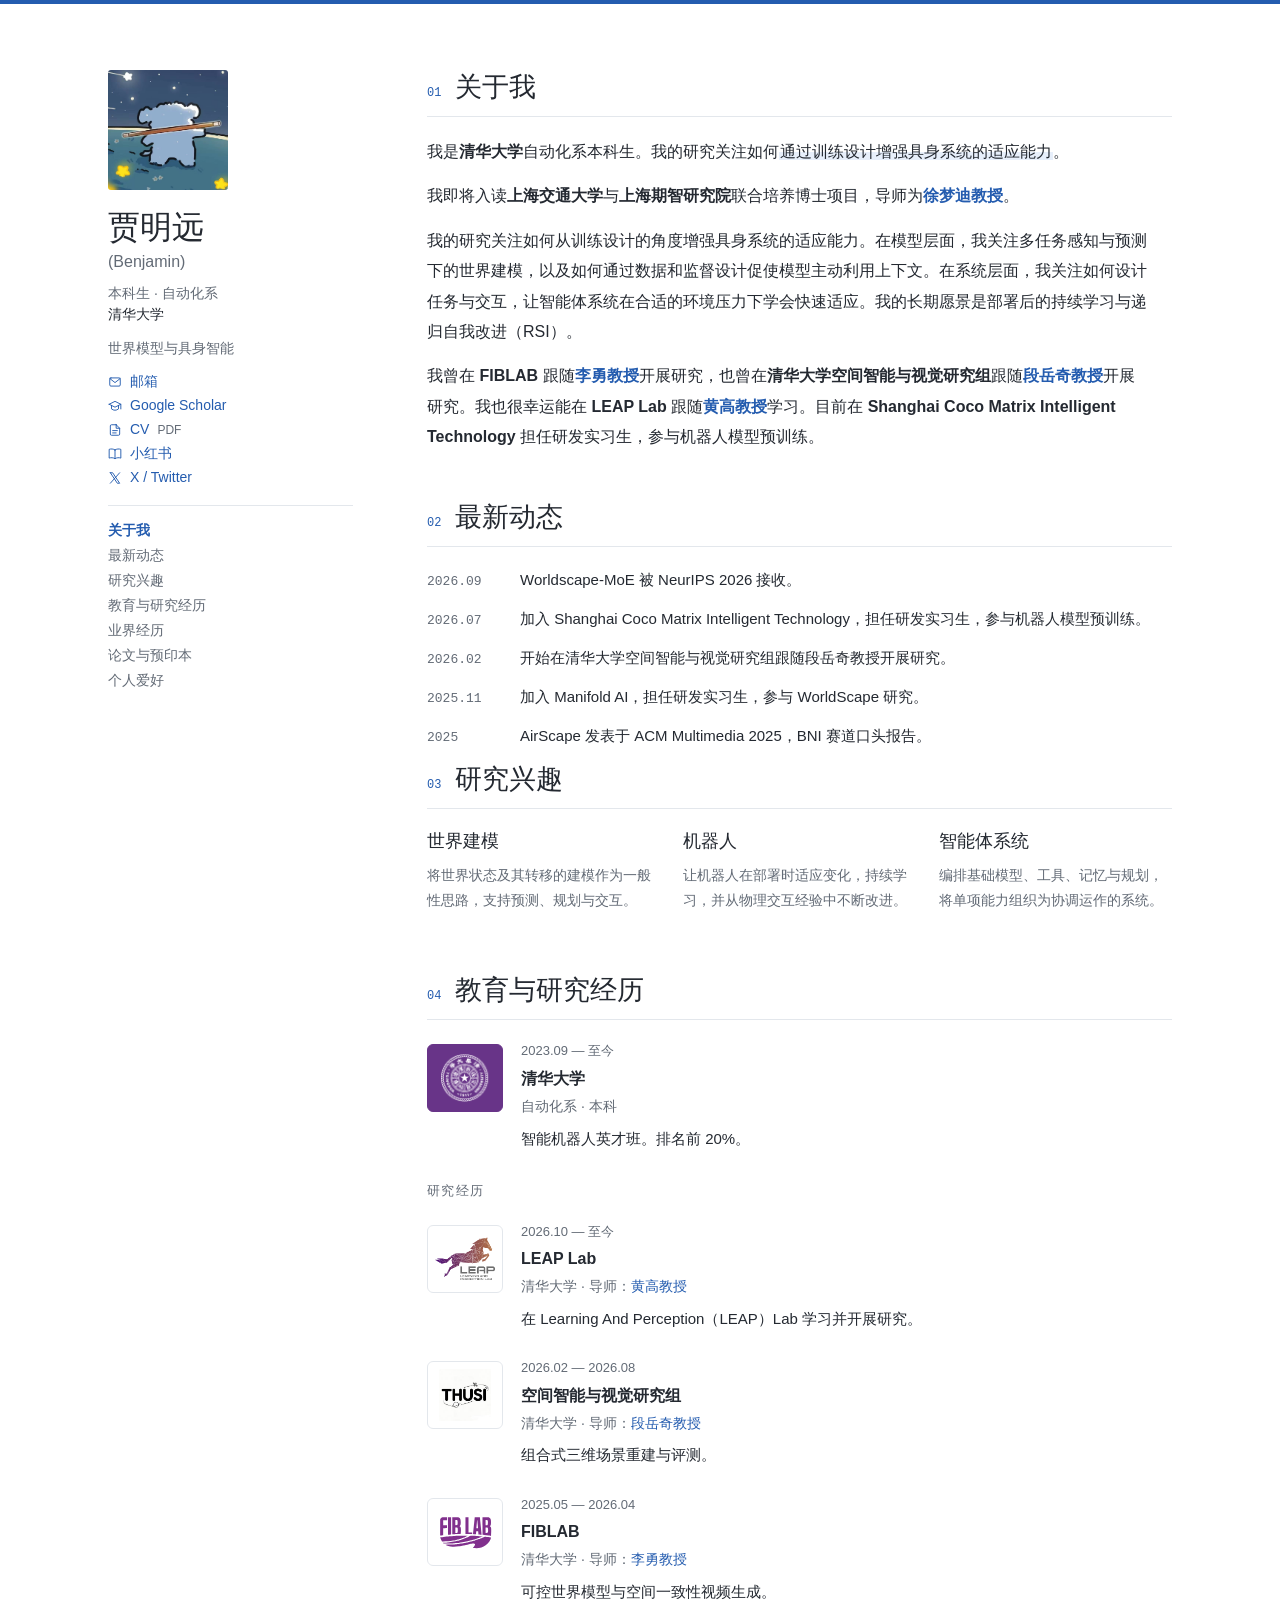
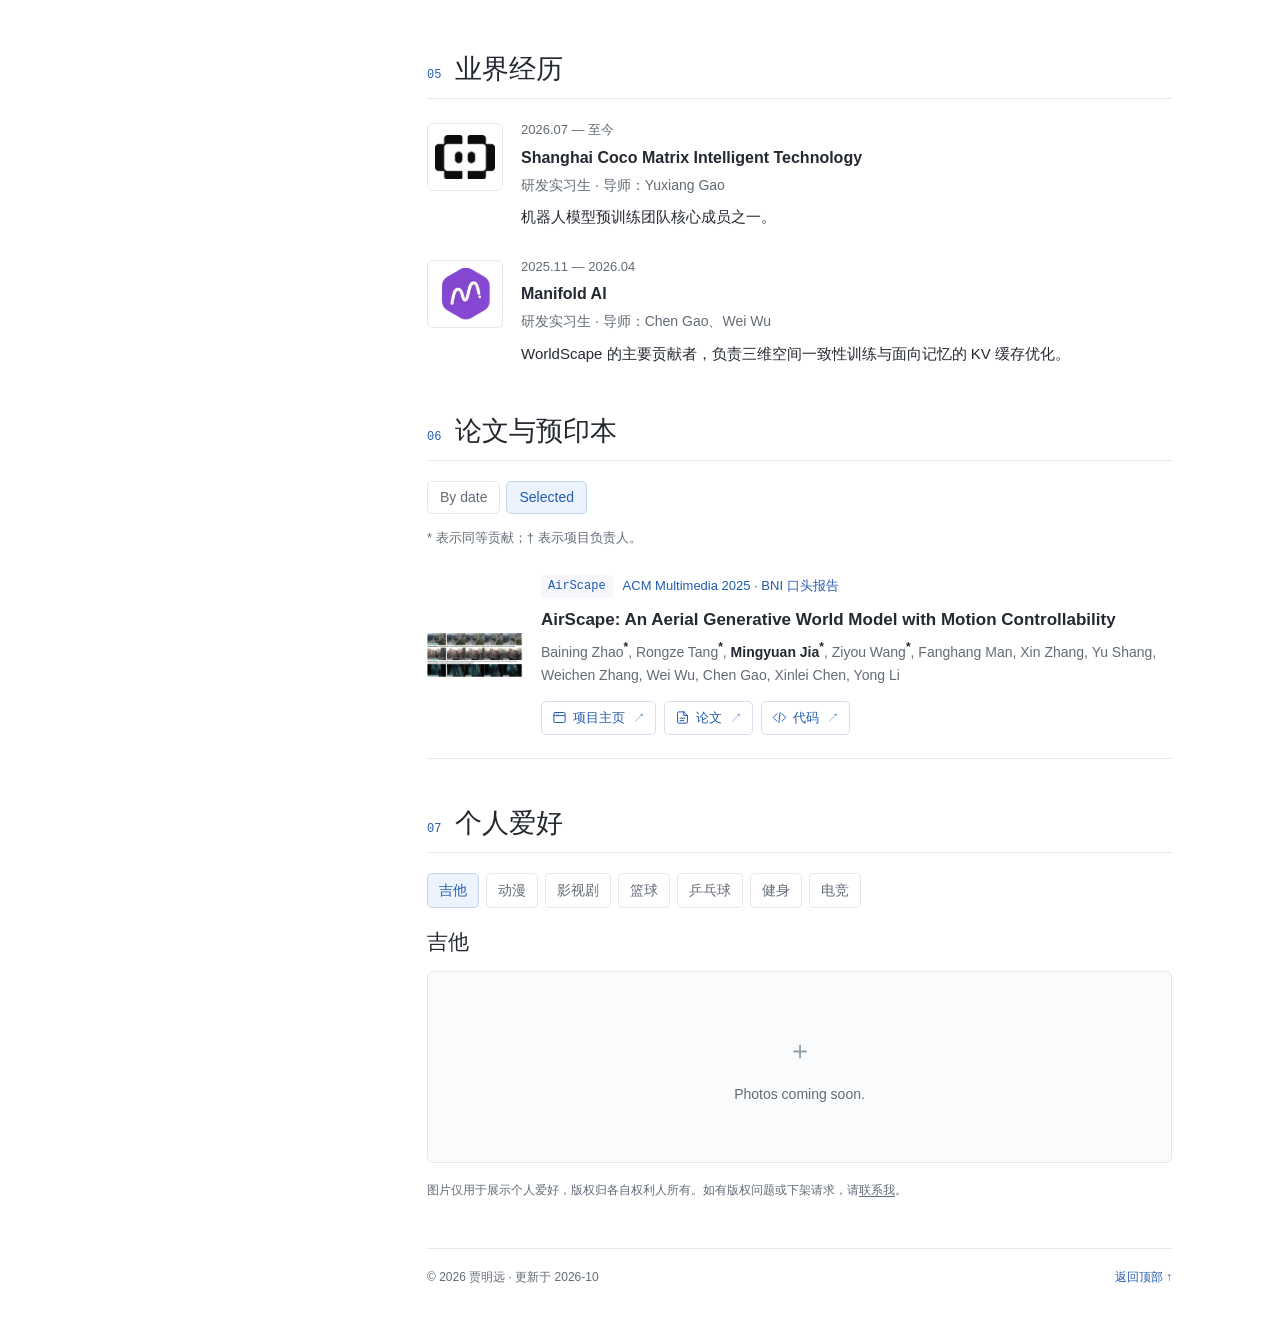
==== commit df27396f: "Use research focus wording in About" ====
--- a/zh/index.html
+++ b/zh/index.html
@@ -24,6 +24,6 @@
 <div class="contact"><a href="mailto:jmy23@mails.tsinghua.edu.cn"><svg class="contact-icon" viewBox="0 0 24 24" fill="none" stroke="currentColor" stroke-width="1.6" stroke-linecap="round" stroke-linejoin="round" aria-hidden="true" focusable="false"><rect x="3" y="5" width="18" height="14" rx="2"/><path d="m3 6 9 7 9-7"/></svg>邮箱</a><a href="https://scholar.google.com/citations?user=em5g4N8AAAAJ" target="_blank" rel="noopener noreferrer" title="Google Scholar ↗"><svg class="contact-icon" viewBox="0 0 24 24" fill="none" stroke="currentColor" stroke-width="1.6" stroke-linecap="round" stroke-linejoin="round" aria-hidden="true" focusable="false"><path d="m2 9 10-5 10 5-10 5-10-5Zm4 2v6c4 3 8 3 12 0v-6M22 9v8"/></svg>Google Scholar</a><a href="../assets/files/MingyuanJia-CV.pdf" target="_blank" rel="noopener noreferrer" title="CV · PDF ↗"><svg class="contact-icon" viewBox="0 0 24 24" fill="none" stroke="currentColor" stroke-width="1.6" stroke-linecap="round" stroke-linejoin="round" aria-hidden="true" focusable="false"><path d="M14 3H6a2 2 0 0 0-2 2v14a2 2 0 0 0 2 2h12a2 2 0 0 0 2-2V9l-6-6Zm0 0v6h6M8 13h8M8 17h6"/></svg>CV <span class="file-type">PDF</span></a><a href="https://www.xiaohongshu.com/user/profile/6916f0350000000032015033" target="_blank" rel="noopener noreferrer"><svg class="contact-icon" viewBox="0 0 24 24" fill="none" stroke="currentColor" stroke-width="1.6" stroke-linecap="round" stroke-linejoin="round" aria-hidden="true" focusable="false"><path d="M12 5C9 3 5 3 2 4v15c3-1 7-1 10 1 3-2 7-2 10-1V4c-3-1-7-1-10 1Zm0 0v15"/></svg>小红书</a><a href="https://x.com/nROweyUXqf3100" target="_blank" rel="noopener noreferrer"><svg class="contact-icon" viewBox="0 0 24 24" fill="none" stroke="currentColor" stroke-width="1.6" stroke-linecap="round" stroke-linejoin="round" aria-hidden="true" focusable="false"><path d="M4 3h4l12 18h-4L4 3Zm16 0L4 21"/></svg>X / Twitter</a></div>
 <nav class="nav" aria-label="章节"><a href="#about">关于我</a><a href="#news">最新动态</a><a href="#interests">研究兴趣</a><a href="#education">教育与研究经历</a><a href="#industry">业界经历</a><a href="#publications">论文与预印本</a><a href="#hobbies">个人爱好</a></nav>
 </aside>
-<main id="content"><section class="section about" id="about" aria-labelledby="heading-about"><div class="section-head"><span class="num" aria-hidden="true">01</span><h2 id="heading-about">关于我</h2></div><p>我是<strong class="about-institution">清华大学</strong>自动化系本科生。我的研究关注如何<mark class="about-interest">通过训练设计增强具身系统的适应能力</mark>。</p><p>我即将入读<strong class="about-institution">上海交通大学</strong>与<strong class="about-institution">上海期智研究院</strong>联合培养博士项目，导师为<a class="about-person" href="https://www.mengdixu.me/" target="_blank" rel="noopener noreferrer">徐梦迪教授</a>。</p><p>我的博士研究计划围绕一个问题展开：如何从<em class="about-idea">训练设计</em>的角度增强具身系统的适应能力。在模型层面，我关注多任务感知与预测下的世界建模，以及如何通过数据和监督设计促使模型<em class="about-idea">主动利用上下文</em>。在系统层面，我关注如何设计任务与交互，让<em class="about-idea">智能体系统</em>在合适的环境压力下学会快速适应。我的长期愿景是<em class="about-idea">部署后的持续学习</em>与<em class="about-idea">递归自我改进（RSI）</em>。</p><p>我曾在 <strong class="about-institution">FIBLAB</strong> 跟随<a class="about-person" href="https://fi.ee.tsinghua.edu.cn/~liyong/" target="_blank" rel="noopener noreferrer">李勇教授</a>开展研究，也曾在<strong class="about-institution">清华大学空间智能与视觉研究组</strong>跟随<a class="about-person" href="https://duanyueqi.github.io/" target="_blank" rel="noopener noreferrer">段岳奇教授</a>开展研究。我也很幸运能在 <strong class="about-institution">LEAP Lab</strong> 跟随<a class="about-person" href="https://gaohuang-net.github.io/" target="_blank" rel="noopener noreferrer">黄高教授</a>学习。目前在 <strong class="about-institution">Shanghai Coco Matrix Intelligent Technology</strong> 担任研发实习生，参与机器人模型预训练。</p></section><section class="section news" id="news" aria-labelledby="heading-news"><div class="section-head"><span class="num" aria-hidden="true">02</span><h2 id="heading-news">最新动态</h2></div><ul class="news"><li><time>2026.09</time><p>Worldscape-MoE 被 NeurIPS 2026 接收。</p></li><li><time>2026.07</time><p>加入 Shanghai Coco Matrix Intelligent Technology，担任研发实习生，参与机器人模型预训练。</p></li><li><time>2026.02</time><p>开始在清华大学空间智能与视觉研究组跟随段岳奇教授开展研究。</p></li><li><time>2025.11</time><p>加入 Manifold AI，担任研发实习生，参与 WorldScape 研究。</p></li><li><time>2025</time><p>AirScape 发表于 ACM Multimedia 2025，BNI 赛道口头报告。</p></li></ul></section><section class="section interests" id="interests" aria-labelledby="heading-interests"><div class="section-head"><span class="num" aria-hidden="true">03</span><h2 id="heading-interests">研究兴趣</h2></div><div class="interest-grid"><article><h3>世界建模</h3><p>将世界状态及其转移的建模作为一般性思路，支持预测、规划与交互。</p></article><article><h3>机器人</h3><p>让机器人在部署时适应变化，持续学习，并从物理交互经验中不断改进。</p></article><article><h3>智能体系统</h3><p>编排基础模型、工具、记忆与规划，将单项能力组织为协调运作的系统。</p></article></div></section><section class="section education" id="education" aria-labelledby="heading-education"><div class="section-head"><span class="num" aria-hidden="true">04</span><h2 id="heading-education">教育与研究经历</h2></div><article class="entry"><a class="organization-logo organization-logo--tsinghua" href="https://www.tsinghua.edu.cn/" target="_blank" rel="noopener noreferrer" aria-label="清华大学"><img src="../assets/organizations/tsinghua.png" alt="清华大学标志" width="64" height="64"></a><div class="entry-details"><div class="date">2023.09 — 至今</div><h3>清华大学</h3><p class="subtitle">自动化系 · 本科</p><p>智能机器人英才班。排名前 20%。</p></div></article><h3 class="subheading">研究经历</h3><article class="entry"><a class="organization-logo" href="https://www.leaplab.ai/" target="_blank" rel="noopener noreferrer" aria-label="LEAP Lab"><img src="../assets/organizations/leaplab.png" alt="LEAP Lab标志" width="64" height="64"></a><div class="entry-details"><div class="date">2026.10 — 至今</div><h3>LEAP Lab</h3><p class="subtitle">清华大学 · 导师：<a href="https://gaohuang-net.github.io/" target="_blank" rel="noopener noreferrer">黄高教授</a></p><p>在 Learning And Perception（LEAP）Lab 学习并开展研究。</p></div></article><article class="entry"><a class="organization-logo" href="https://github.com/THU-SI" target="_blank" rel="noopener noreferrer" aria-label="空间智能与视觉研究组"><img src="../assets/organizations/thu-si.png" alt="空间智能与视觉研究组标志" width="64" height="64"></a><div class="entry-details"><div class="date">2026.02 — 2026.08</div><h3>空间智能与视觉研究组</h3><p class="subtitle">清华大学 · 导师：<a href="https://duanyueqi.github.io/" target="_blank" rel="noopener noreferrer">段岳奇教授</a></p><p>组合式三维场景重建与评测。</p></div></article><article class="entry"><a class="organization-logo" href="https://fi.ee.tsinghua.edu.cn/" target="_blank" rel="noopener noreferrer" aria-label="FIBLAB"><img src="../assets/organizations/fiblab.svg" alt="FIBLAB标志" width="64" height="64"></a><div class="entry-details"><div class="date">2025.05 — 2026.04</div><h3>FIBLAB</h3><p class="subtitle">清华大学 · 导师：<a href="https://fi.ee.tsinghua.edu.cn/~liyong/" target="_blank" rel="noopener noreferrer">李勇教授</a></p><p>可控世界模型与空间一致性视频生成。</p></div></article></section><section class="section industry" id="industry" aria-labelledby="heading-industry"><div class="section-head"><span class="num" aria-hidden="true">05</span><h2 id="heading-industry">业界经历</h2></div><article class="entry"><a class="organization-logo" href="https://www.ccmtrx.com/" target="_blank" rel="noopener noreferrer" aria-label="Shanghai Coco Matrix Intelligent Technology"><img src="../assets/organizations/coco-matrix.png" alt="Shanghai Coco Matrix Intelligent Technology标志" width="64" height="64"></a><div class="entry-details"><div class="date">2026.07 — 至今</div><h3>Shanghai Coco Matrix Intelligent Technology</h3><p class="subtitle">研发实习生 · 导师：Yuxiang Gao</p><p>机器人模型预训练团队核心成员之一。</p></div></article><article class="entry"><a class="organization-logo" href="https://manifoldai.cn/" target="_blank" rel="noopener noreferrer" aria-label="Manifold AI"><img src="../assets/organizations/manifold.png" alt="Manifold AI标志" width="64" height="64"></a><div class="entry-details"><div class="date">2025.11 — 2026.04</div><h3>Manifold AI</h3><p class="subtitle">研发实习生 · 导师：Chen Gao、Wei Wu</p><p>WorldScape 的主要贡献者，负责三维空间一致性训练与面向记忆的 KV 缓存优化。</p></div></article></section><section class="section publications" id="publications" aria-labelledby="heading-publications"><div class="section-head"><span class="num" aria-hidden="true">06</span><h2 id="heading-publications">论文与预印本</h2></div><div class="publication-controls" role="group" aria-label="Publication view" hidden><button type="button" data-publication-view="date" aria-pressed="false">By date</button><button type="button" data-publication-view="selected" aria-pressed="false">Selected</button></div><p class="legend">* 表示同等贡献；† 表示项目负责人。</p><div class="publication-list" data-default-view="selected"><article class="paper" data-selected="false" data-selected-order="100"><a class="paper-figure" href="../assets/papers/bridgewam.webp" target="_blank" rel="noopener" aria-label="BridgeWAM · 查看论文配图"><img src="../assets/papers/bridgewam.webp" alt="BridgeWAM 概览图" width="1000" height="555" loading="lazy"></a><div class="paper-details"><div class="paper-top"><span class="paper-key">BridgeWAM</span><span class="venue">arXiv 预印本 · 2026</span></div><h3><a class="paper-title-link" href="https://bridgewam.github.io/Bridge-Wam-show/" target="_blank" rel="noopener noreferrer" aria-label="BridgeWAM: Bridging Video and Action Experts via Latent Bridge Queries (在新标签页打开)">BridgeWAM: Bridging Video and Action Experts via Latent Bridge Queries</a></h3><p class="authors">Jiaxin Fang, Ruitong Liu, Zeyu Lai, Xingyu Wang, <strong>Mingyuan Jia</strong>, Pingyue Sheng, Weikang Wan, Mengdi Xu, Yuxiang Gao</p><div class="paper-links"><a class="resource-link" href="https://bridgewam.github.io/Bridge-Wam-show/" target="_blank" rel="noopener noreferrer" aria-label="BridgeWAM · 项目主页 (在新标签页打开)"><svg class="contact-icon" viewBox="0 0 24 24" fill="none" stroke="currentColor" stroke-width="1.6" stroke-linecap="round" stroke-linejoin="round" aria-hidden="true" focusable="false"><rect x="3" y="4" width="18" height="16" rx="2"/><path d="M3 9h18M7 6.5h.01M10 6.5h.01"/></svg><span>项目主页</span><span class="external-mark" aria-hidden="true">↗</span></a><a class="resource-link" href="https://arxiv.org/abs/2610.14746" target="_blank" rel="noopener noreferrer" aria-label="BridgeWAM · 论文 (在新标签页打开)"><svg class="contact-icon" viewBox="0 0 24 24" fill="none" stroke="currentColor" stroke-width="1.6" stroke-linecap="round" stroke-linejoin="round" aria-hidden="true" focusable="false"><path d="M14 3H6a2 2 0 0 0-2 2v14a2 2 0 0 0 2 2h12a2 2 0 0 0 2-2V9l-6-6Zm0 0v6h6M8 13h8M8 17h6"/></svg><span>论文</span><span class="external-mark" aria-hidden="true">↗</span></a><a class="resource-link" href="https://github.com/jxfang04/BridgeWAM-code" target="_blank" rel="noopener noreferrer" aria-label="BridgeWAM · 代码 (在新标签页打开)"><svg class="contact-icon" viewBox="0 0 24 24" fill="none" stroke="currentColor" stroke-width="1.6" stroke-linecap="round" stroke-linejoin="round" aria-hidden="true" focusable="false"><path d="m8 6-6 6 6 6m8-12 6 6-6 6m-3-14-2 16"/></svg><span>代码</span><span class="external-mark" aria-hidden="true">↗</span></a></div></div></article><article class="paper" data-selected="false" data-selected-order="100"><a class="paper-figure" href="../assets/papers/vigar.webp" target="_blank" rel="noopener" aria-label="ViGAR · 查看论文配图"><img src="../assets/papers/vigar.webp" alt="ViGAR 概览图" width="1000" height="485" loading="lazy"></a><div class="paper-details"><div class="paper-top"><span class="paper-key">ViGAR</span><span class="venue">arXiv 预印本 · 2026</span></div><h3><a class="paper-title-link" href="https://dagroup-pku.github.io/ViGAR/" target="_blank" rel="noopener noreferrer" aria-label="Rethinking World-Action Model for Compositional and In-Context Robotic Manipulation (在新标签页打开)">Rethinking World-Action Model for Compositional and In-Context Robotic Manipulation</a></h3><p class="authors">Shukai Gong<sup class="author-marks" title="同等贡献">*</sup>, Xuanran Zhai<sup class="author-marks" title="同等贡献">*</sup>, Yintianrun Zhang<sup class="author-marks" title="同等贡献">*</sup>, Ruopeng Cui, Ye Huang, Yiyang Fu, Dexuan Lyu, Chaojie Li, Xinyi Song, Peiwen Lin, Chuang Wang, <strong>Mingyuan Jia</strong>, Yufan Deng, Jiaxin Fang, Bo Liang, Jiaxin Li, Yuxiang Gao, Hao Liu, Daquan Zhou</p><div class="paper-links"><a class="resource-link" href="https://dagroup-pku.github.io/ViGAR/" target="_blank" rel="noopener noreferrer" aria-label="ViGAR · 项目主页 (在新标签页打开)"><svg class="contact-icon" viewBox="0 0 24 24" fill="none" stroke="currentColor" stroke-width="1.6" stroke-linecap="round" stroke-linejoin="round" aria-hidden="true" focusable="false"><rect x="3" y="4" width="18" height="16" rx="2"/><path d="M3 9h18M7 6.5h.01M10 6.5h.01"/></svg><span>项目主页</span><span class="external-mark" aria-hidden="true">↗</span></a><a class="resource-link" href="https://arxiv.org/abs/2610.02368" target="_blank" rel="noopener noreferrer" aria-label="ViGAR · 论文 (在新标签页打开)"><svg class="contact-icon" viewBox="0 0 24 24" fill="none" stroke="currentColor" stroke-width="1.6" stroke-linecap="round" stroke-linejoin="round" aria-hidden="true" focusable="false"><path d="M14 3H6a2 2 0 0 0-2 2v14a2 2 0 0 0 2 2h12a2 2 0 0 0 2-2V9l-6-6Zm0 0v6h6M8 13h8M8 17h6"/></svg><span>论文</span><span class="external-mark" aria-hidden="true">↗</span></a><a class="resource-link" href="https://github.com/DAGroup-PKU/ViGAR" target="_blank" rel="noopener noreferrer" aria-label="ViGAR · 代码 (在新标签页打开)"><svg class="contact-icon" viewBox="0 0 24 24" fill="none" stroke="currentColor" stroke-width="1.6" stroke-linecap="round" stroke-linejoin="round" aria-hidden="true" focusable="false"><path d="m8 6-6 6 6 6m8-12 6 6-6 6m-3-14-2 16"/></svg><span>代码</span><span class="external-mark" aria-hidden="true">↗</span></a></div></div></article><article class="paper" data-selected="false" data-selected-order="100"><a class="paper-figure" href="../assets/papers/psg-jepa.webp" target="_blank" rel="noopener" aria-label="PSG-JEPA · 查看论文配图"><img src="../assets/papers/psg-jepa.webp" alt="PSG-JEPA 概览图" width="599" height="766" loading="lazy"></a><div class="paper-details"><div class="paper-top"><span class="paper-key">PSG-JEPA</span><span class="venue">arXiv 预印本 · 2026</span></div><h3><a class="paper-title-link" href="https://haodong-yan.github.io/psg-jepa-project-page/" target="_blank" rel="noopener noreferrer" aria-label="Is Forward Prediction Enough? Physical State Grounding for JEPA World Models (在新标签页打开)">Is Forward Prediction Enough? Physical State Grounding for JEPA World Models</a></h3><p class="authors">Haodong Yan<sup class="author-marks" title="项目负责人; 同等贡献">†*</sup>, Jiaguan Zhu<sup class="author-marks" title="同等贡献">*</sup>, <strong>Mingyuan Jia</strong>, Ruiqing Yin, Junjie He, Zhide Zhong, Junfeng Li, Jinxuan Lu, Hengtao Li, Tianran Zhang, Jiayi Chen, Wenxuan Song, Wen Chen, Yuxiang Gao, Haoang Li</p><div class="paper-links"><a class="resource-link" href="https://haodong-yan.github.io/psg-jepa-project-page/" target="_blank" rel="noopener noreferrer" aria-label="PSG-JEPA · 项目主页 (在新标签页打开)"><svg class="contact-icon" viewBox="0 0 24 24" fill="none" stroke="currentColor" stroke-width="1.6" stroke-linecap="round" stroke-linejoin="round" aria-hidden="true" focusable="false"><rect x="3" y="4" width="18" height="16" rx="2"/><path d="M3 9h18M7 6.5h.01M10 6.5h.01"/></svg><span>项目主页</span><span class="external-mark" aria-hidden="true">↗</span></a><a class="resource-link" href="https://arxiv.org/abs/2608.06799" target="_blank" rel="noopener noreferrer" aria-label="PSG-JEPA · 论文 (在新标签页打开)"><svg class="contact-icon" viewBox="0 0 24 24" fill="none" stroke="currentColor" stroke-width="1.6" stroke-linecap="round" stroke-linejoin="round" aria-hidden="true" focusable="false"><path d="M14 3H6a2 2 0 0 0-2 2v14a2 2 0 0 0 2 2h12a2 2 0 0 0 2-2V9l-6-6Zm0 0v6h6M8 13h8M8 17h6"/></svg><span>论文</span><span class="external-mark" aria-hidden="true">↗</span></a><a class="resource-link" href="https://github.com/Haodong-Yan/PSG-JEPA" target="_blank" rel="noopener noreferrer" aria-label="PSG-JEPA · 代码 (在新标签页打开)"><svg class="contact-icon" viewBox="0 0 24 24" fill="none" stroke="currentColor" stroke-width="1.6" stroke-linecap="round" stroke-linejoin="round" aria-hidden="true" focusable="false"><path d="m8 6-6 6 6 6m8-12 6 6-6 6m-3-14-2 16"/></svg><span>代码</span><span class="external-mark" aria-hidden="true">↗</span></a></div></div></article><article class="paper" data-selected="false" data-selected-order="100"><a class="paper-figure" href="../assets/papers/worldscape-moe.webp" target="_blank" rel="noopener" aria-label="Worldscape-MoE · 查看论文配图"><img src="../assets/papers/worldscape-moe.webp" alt="Worldscape-MoE 概览图" width="1000" height="609" loading="lazy"></a><div class="paper-details"><div class="paper-top"><span class="paper-key">Worldscape-MoE</span><span class="venue">NeurIPS 2026</span></div><h3><a class="paper-title-link" href="https://worldscape-moe.com/" target="_blank" rel="noopener noreferrer" aria-label="Worldscape-MoE: A Unified Mixture-of-Experts World Model for Scalable Heterogeneous Action Control (在新标签页打开)">Worldscape-MoE: A Unified Mixture-of-Experts World Model for Scalable Heterogeneous Action Control</a></h3><p class="authors">Jianjie Fang<sup class="author-marks" title="项目负责人; 同等贡献">†*</sup>, Yongyan Xu<sup class="author-marks" title="同等贡献">*</sup>, Ziyou Wang<sup class="author-marks" title="同等贡献">*</sup>, Chen Gao, Yuchao Huang, Zhaolu Wang, Rongze Tang, <strong>Mingyuan Jia</strong>, Baining Zhao, Weichen Zhang, Xin Zhang, Haisheng Su, Yu Shang, Wei Wu, Xinlei Chen, Yong Li</p><div class="paper-links"><a class="resource-link" href="https://worldscape-moe.com/" target="_blank" rel="noopener noreferrer" aria-label="Worldscape-MoE · 项目主页 (在新标签页打开)"><svg class="contact-icon" viewBox="0 0 24 24" fill="none" stroke="currentColor" stroke-width="1.6" stroke-linecap="round" stroke-linejoin="round" aria-hidden="true" focusable="false"><rect x="3" y="4" width="18" height="16" rx="2"/><path d="M3 9h18M7 6.5h.01M10 6.5h.01"/></svg><span>项目主页</span><span class="external-mark" aria-hidden="true">↗</span></a><a class="resource-link" href="https://arxiv.org/abs/2607.03964" target="_blank" rel="noopener noreferrer" aria-label="Worldscape-MoE · 论文 (在新标签页打开)"><svg class="contact-icon" viewBox="0 0 24 24" fill="none" stroke="currentColor" stroke-width="1.6" stroke-linecap="round" stroke-linejoin="round" aria-hidden="true" focusable="false"><path d="M14 3H6a2 2 0 0 0-2 2v14a2 2 0 0 0 2 2h12a2 2 0 0 0 2-2V9l-6-6Zm0 0v6h6M8 13h8M8 17h6"/></svg><span>论文</span><span class="external-mark" aria-hidden="true">↗</span></a><a class="resource-link" href="https://github.com/EmbodiedCity/Worldscape-MoE.code" target="_blank" rel="noopener noreferrer" aria-label="Worldscape-MoE · 代码 (在新标签页打开)"><svg class="contact-icon" viewBox="0 0 24 24" fill="none" stroke="currentColor" stroke-width="1.6" stroke-linecap="round" stroke-linejoin="round" aria-hidden="true" focusable="false"><path d="m8 6-6 6 6 6m8-12 6 6-6 6m-3-14-2 16"/></svg><span>代码</span><span class="external-mark" aria-hidden="true">↗</span></a></div></div></article><article class="paper" data-selected="false" data-selected-order="100"><a class="paper-figure" href="../assets/papers/replicateanyscene.webp" target="_blank" rel="noopener" aria-label="ReplicateAnyScene · 查看论文配图"><img src="../assets/papers/replicateanyscene.webp" alt="ReplicateAnyScene 概览图" width="938" height="535" loading="lazy"></a><div class="paper-details"><div class="paper-top"><span class="paper-key">ReplicateAnyScene</span><span class="venue">arXiv 预印本 · 2026</span></div><h3><a class="paper-title-link" href="https://xiac20.github.io/ReplicateAnyScene/" target="_blank" rel="noopener noreferrer" aria-label="ReplicateAnyScene: Zero-Shot Video-to-3D Composition via Textual-Visual-Spatial Alignment (在新标签页打开)">ReplicateAnyScene: Zero-Shot Video-to-3D Composition via Textual-Visual-Spatial Alignment</a></h3><p class="authors">Mingyu Dong<sup class="author-marks" title="同等贡献">*</sup>, Chong Xia<sup class="author-marks" title="同等贡献">*</sup>, <strong>Mingyuan Jia</strong>, Weichen Lyu, Long Xu, Zheng Zhu, Yueqi Duan</p><div class="paper-links"><a class="resource-link" href="https://xiac20.github.io/ReplicateAnyScene/" target="_blank" rel="noopener noreferrer" aria-label="ReplicateAnyScene · 项目主页 (在新标签页打开)"><svg class="contact-icon" viewBox="0 0 24 24" fill="none" stroke="currentColor" stroke-width="1.6" stroke-linecap="round" stroke-linejoin="round" aria-hidden="true" focusable="false"><rect x="3" y="4" width="18" height="16" rx="2"/><path d="M3 9h18M7 6.5h.01M10 6.5h.01"/></svg><span>项目主页</span><span class="external-mark" aria-hidden="true">↗</span></a><a class="resource-link" href="https://arxiv.org/abs/2604.10789" target="_blank" rel="noopener noreferrer" aria-label="ReplicateAnyScene · 论文 (在新标签页打开)"><svg class="contact-icon" viewBox="0 0 24 24" fill="none" stroke="currentColor" stroke-width="1.6" stroke-linecap="round" stroke-linejoin="round" aria-hidden="true" focusable="false"><path d="M14 3H6a2 2 0 0 0-2 2v14a2 2 0 0 0 2 2h12a2 2 0 0 0 2-2V9l-6-6Zm0 0v6h6M8 13h8M8 17h6"/></svg><span>论文</span><span class="external-mark" aria-hidden="true">↗</span></a><a class="resource-link" href="https://github.com/xiac20/ReplicateAnyScene" target="_blank" rel="noopener noreferrer" aria-label="ReplicateAnyScene · 代码 (在新标签页打开)"><svg class="contact-icon" viewBox="0 0 24 24" fill="none" stroke="currentColor" stroke-width="1.6" stroke-linecap="round" stroke-linejoin="round" aria-hidden="true" focusable="false"><path d="m8 6-6 6 6 6m8-12 6 6-6 6m-3-14-2 16"/></svg><span>代码</span><span class="external-mark" aria-hidden="true">↗</span></a></div></div></article><article class="paper" data-selected="true" data-selected-order="1"><a class="paper-figure" href="../assets/papers/airscape.webp" target="_blank" rel="noopener" aria-label="AirScape · 查看论文配图"><img src="../assets/papers/airscape.webp" alt="AirScape 概览图" width="1000" height="452" loading="lazy"></a><div class="paper-details"><div class="paper-top"><span class="paper-key">AirScape</span><span class="venue">ACM Multimedia 2025 · BNI 口头报告</span></div><h3><a class="paper-title-link" href="https://embodiedcity.github.io/AirScape/" target="_blank" rel="noopener noreferrer" aria-label="AirScape: An Aerial Generative World Model with Motion Controllability (在新标签页打开)">AirScape: An Aerial Generative World Model with Motion Controllability</a></h3><p class="authors">Baining Zhao<sup class="author-marks" title="同等贡献">*</sup>, Rongze Tang<sup class="author-marks" title="同等贡献">*</sup>, <strong>Mingyuan Jia</strong><sup class="author-marks" title="同等贡献">*</sup>, Ziyou Wang<sup class="author-marks" title="同等贡献">*</sup>, Fanghang Man, Xin Zhang, Yu Shang, Weichen Zhang, Wei Wu, Chen Gao, Xinlei Chen, Yong Li</p><div class="paper-links"><a class="resource-link" href="https://embodiedcity.github.io/AirScape/" target="_blank" rel="noopener noreferrer" aria-label="AirScape · 项目主页 (在新标签页打开)"><svg class="contact-icon" viewBox="0 0 24 24" fill="none" stroke="currentColor" stroke-width="1.6" stroke-linecap="round" stroke-linejoin="round" aria-hidden="true" focusable="false"><rect x="3" y="4" width="18" height="16" rx="2"/><path d="M3 9h18M7 6.5h.01M10 6.5h.01"/></svg><span>项目主页</span><span class="external-mark" aria-hidden="true">↗</span></a><a class="resource-link" href="https://arxiv.org/abs/2507.08885" target="_blank" rel="noopener noreferrer" aria-label="AirScape · 论文 (在新标签页打开)"><svg class="contact-icon" viewBox="0 0 24 24" fill="none" stroke="currentColor" stroke-width="1.6" stroke-linecap="round" stroke-linejoin="round" aria-hidden="true" focusable="false"><path d="M14 3H6a2 2 0 0 0-2 2v14a2 2 0 0 0 2 2h12a2 2 0 0 0 2-2V9l-6-6Zm0 0v6h6M8 13h8M8 17h6"/></svg><span>论文</span><span class="external-mark" aria-hidden="true">↗</span></a><a class="resource-link" href="https://github.com/EmbodiedCity/AirScape.code" target="_blank" rel="noopener noreferrer" aria-label="AirScape · 代码 (在新标签页打开)"><svg class="contact-icon" viewBox="0 0 24 24" fill="none" stroke="currentColor" stroke-width="1.6" stroke-linecap="round" stroke-linejoin="round" aria-hidden="true" focusable="false"><path d="m8 6-6 6 6 6m8-12 6 6-6 6m-3-14-2 16"/></svg><span>代码</span><span class="external-mark" aria-hidden="true">↗</span></a></div></div></article></div><p class="publication-empty" hidden>No selected publications yet.</p></section><section class="section hobbies" id="hobbies" aria-labelledby="heading-hobbies"><div class="section-head"><span class="num" aria-hidden="true">07</span><h2 id="heading-hobbies">个人爱好</h2></div><div class="hobby-tabs" role="tablist" aria-label="Hobbies"><button type="button" role="tab" id="hobby-tab-guitar" aria-controls="hobby-panel-guitar" aria-selected="true" tabindex="0">吉他</button><button type="button" role="tab" id="hobby-tab-anime" aria-controls="hobby-panel-anime" aria-selected="false" tabindex="-1">动漫</button><button type="button" role="tab" id="hobby-tab-film-tv" aria-controls="hobby-panel-film-tv" aria-selected="false" tabindex="-1">影视剧</button><button type="button" role="tab" id="hobby-tab-basketball" aria-controls="hobby-panel-basketball" aria-selected="false" tabindex="-1">篮球</button><button type="button" role="tab" id="hobby-tab-table-tennis" aria-controls="hobby-panel-table-tennis" aria-selected="false" tabindex="-1">乒乓球</button><button type="button" role="tab" id="hobby-tab-fitness" aria-controls="hobby-panel-fitness" aria-selected="false" tabindex="-1">健身</button><button type="button" role="tab" id="hobby-tab-esports" aria-controls="hobby-panel-esports" aria-selected="false" tabindex="-1">电竞</button></div><div class="hobby-panel" role="tabpanel" id="hobby-panel-guitar" aria-labelledby="hobby-tab-guitar" tabindex="0"><h3>吉他</h3><div class="hobby-stage"><div class="hobby-empty"><span aria-hidden="true">＋</span><p>Photos coming soon.</p></div><div class="hobby-pagination"><button type="button" data-step="-1" aria-label="Previous photo" disabled>‹</button><span class="hobby-count" role="status" aria-live="polite">0 / 0</span><button type="button" data-step="1" aria-label="Next photo" disabled>›</button></div></div></div><div class="hobby-panel" role="tabpanel" id="hobby-panel-anime" aria-labelledby="hobby-tab-anime" tabindex="0" hidden><h3>动漫</h3><div class="hobby-stage"><figure class="hobby-slide"><img src="../assets/hobbies/bocchi-the-rock.png" alt="孤独摇滚乐队成员" loading="lazy"></figure><figure class="hobby-slide" hidden><img src="../assets/hobbies/sword-art-online.png" alt="刀剑神域插画" loading="lazy"></figure><div class="hobby-pagination"><button type="button" data-step="-1" aria-label="Previous photo" disabled>‹</button><span class="hobby-count" role="status" aria-live="polite">1 / 2</span><button type="button" data-step="1" aria-label="Next photo" disabled>›</button></div></div></div><div class="hobby-panel" role="tabpanel" id="hobby-panel-film-tv" aria-labelledby="hobby-tab-film-tv" tabindex="0" hidden><h3>影视剧</h3><div class="hobby-stage"><figure class="hobby-slide"><img src="../assets/hobbies/person-of-interest.png" alt="疑犯追踪角色海报" loading="lazy"></figure><figure class="hobby-slide" hidden><img src="../assets/hobbies/interstellar.png" alt="星际穿越冰雪星球上的宇航员" loading="lazy"></figure><div class="hobby-pagination"><button type="button" data-step="-1" aria-label="Previous photo" disabled>‹</button><span class="hobby-count" role="status" aria-live="polite">1 / 2</span><button type="button" data-step="1" aria-label="Next photo" disabled>›</button></div></div></div><div class="hobby-panel" role="tabpanel" id="hobby-panel-basketball" aria-labelledby="hobby-tab-basketball" tabindex="0" hidden><h3>篮球</h3><div class="hobby-stage"><div class="hobby-empty"><span aria-hidden="true">＋</span><p>Photos coming soon.</p></div><div class="hobby-pagination"><button type="button" data-step="-1" aria-label="Previous photo" disabled>‹</button><span class="hobby-count" role="status" aria-live="polite">0 / 0</span><button type="button" data-step="1" aria-label="Next photo" disabled>›</button></div></div></div><div class="hobby-panel" role="tabpanel" id="hobby-panel-table-tennis" aria-labelledby="hobby-tab-table-tennis" tabindex="0" hidden><h3>乒乓球</h3><div class="hobby-stage"><div class="hobby-empty"><span aria-hidden="true">＋</span><p>Photos coming soon.</p></div><div class="hobby-pagination"><button type="button" data-step="-1" aria-label="Previous photo" disabled>‹</button><span class="hobby-count" role="status" aria-live="polite">0 / 0</span><button type="button" data-step="1" aria-label="Next photo" disabled>›</button></div></div></div><div class="hobby-panel" role="tabpanel" id="hobby-panel-fitness" aria-labelledby="hobby-tab-fitness" tabindex="0" hidden><h3>健身</h3><div class="hobby-stage"><div class="hobby-empty"><span aria-hidden="true">＋</span><p>Photos coming soon.</p></div><div class="hobby-pagination"><button type="button" data-step="-1" aria-label="Previous photo" disabled>‹</button><span class="hobby-count" role="status" aria-live="polite">0 / 0</span><button type="button" data-step="1" aria-label="Next photo" disabled>›</button></div></div></div><div class="hobby-panel" role="tabpanel" id="hobby-panel-esports" aria-labelledby="hobby-tab-esports" tabindex="0" hidden><h3>电竞</h3><div class="hobby-stage"><figure class="hobby-slide"><img src="../assets/hobbies/valorant.png" alt="无畏契约角色插画" loading="lazy"></figure><figure class="hobby-slide" hidden><img src="../assets/hobbies/league-of-legends.png" alt="英雄联盟角色插画" loading="lazy"></figure><figure class="hobby-slide" hidden><img src="../assets/hobbies/wuthering-waves.png" alt="鸣潮角色插画" loading="lazy"></figure><div class="hobby-pagination"><button type="button" data-step="-1" aria-label="Previous photo" disabled>‹</button><span class="hobby-count" role="status" aria-live="polite">1 / 3</span><button type="button" data-step="1" aria-label="Next photo" disabled>›</button></div></div></div><p class="hobby-notice">图片仅用于展示个人爱好，版权归各自权利人所有。如有版权问题或下架请求，请<a href="mailto:jmy23@mails.tsinghua.edu.cn">联系我</a>。</p></section>
+<main id="content"><section class="section about" id="about" aria-labelledby="heading-about"><div class="section-head"><span class="num" aria-hidden="true">01</span><h2 id="heading-about">关于我</h2></div><p>我是<strong class="about-institution">清华大学</strong>自动化系本科生。我的研究关注如何<mark class="about-interest">通过训练设计增强具身系统的适应能力</mark>。</p><p>我即将入读<strong class="about-institution">上海交通大学</strong>与<strong class="about-institution">上海期智研究院</strong>联合培养博士项目，导师为<a class="about-person" href="https://www.mengdixu.me/" target="_blank" rel="noopener noreferrer">徐梦迪教授</a>。</p><p>我的研究关注如何从<em class="about-idea">训练设计</em>的角度增强具身系统的适应能力。在模型层面，我关注多任务感知与预测下的世界建模，以及如何通过数据和监督设计促使模型<em class="about-idea">主动利用上下文</em>。在系统层面，我关注如何设计任务与交互，让<em class="about-idea">智能体系统</em>在合适的环境压力下学会快速适应。我的长期愿景是<em class="about-idea">部署后的持续学习</em>与<em class="about-idea">递归自我改进（RSI）</em>。</p><p>我曾在 <strong class="about-institution">FIBLAB</strong> 跟随<a class="about-person" href="https://fi.ee.tsinghua.edu.cn/~liyong/" target="_blank" rel="noopener noreferrer">李勇教授</a>开展研究，也曾在<strong class="about-institution">清华大学空间智能与视觉研究组</strong>跟随<a class="about-person" href="https://duanyueqi.github.io/" target="_blank" rel="noopener noreferrer">段岳奇教授</a>开展研究。我也很幸运能在 <strong class="about-institution">LEAP Lab</strong> 跟随<a class="about-person" href="https://gaohuang-net.github.io/" target="_blank" rel="noopener noreferrer">黄高教授</a>学习。目前在 <strong class="about-institution">Shanghai Coco Matrix Intelligent Technology</strong> 担任研发实习生，参与机器人模型预训练。</p></section><section class="section news" id="news" aria-labelledby="heading-news"><div class="section-head"><span class="num" aria-hidden="true">02</span><h2 id="heading-news">最新动态</h2></div><ul class="news"><li><time>2026.09</time><p>Worldscape-MoE 被 NeurIPS 2026 接收。</p></li><li><time>2026.07</time><p>加入 Shanghai Coco Matrix Intelligent Technology，担任研发实习生，参与机器人模型预训练。</p></li><li><time>2026.02</time><p>开始在清华大学空间智能与视觉研究组跟随段岳奇教授开展研究。</p></li><li><time>2025.11</time><p>加入 Manifold AI，担任研发实习生，参与 WorldScape 研究。</p></li><li><time>2025</time><p>AirScape 发表于 ACM Multimedia 2025，BNI 赛道口头报告。</p></li></ul></section><section class="section interests" id="interests" aria-labelledby="heading-interests"><div class="section-head"><span class="num" aria-hidden="true">03</span><h2 id="heading-interests">研究兴趣</h2></div><div class="interest-grid"><article><h3>世界建模</h3><p>将世界状态及其转移的建模作为一般性思路，支持预测、规划与交互。</p></article><article><h3>机器人</h3><p>让机器人在部署时适应变化，持续学习，并从物理交互经验中不断改进。</p></article><article><h3>智能体系统</h3><p>编排基础模型、工具、记忆与规划，将单项能力组织为协调运作的系统。</p></article></div></section><section class="section education" id="education" aria-labelledby="heading-education"><div class="section-head"><span class="num" aria-hidden="true">04</span><h2 id="heading-education">教育与研究经历</h2></div><article class="entry"><a class="organization-logo organization-logo--tsinghua" href="https://www.tsinghua.edu.cn/" target="_blank" rel="noopener noreferrer" aria-label="清华大学"><img src="../assets/organizations/tsinghua.png" alt="清华大学标志" width="64" height="64"></a><div class="entry-details"><div class="date">2023.09 — 至今</div><h3>清华大学</h3><p class="subtitle">自动化系 · 本科</p><p>智能机器人英才班。排名前 20%。</p></div></article><h3 class="subheading">研究经历</h3><article class="entry"><a class="organization-logo" href="https://www.leaplab.ai/" target="_blank" rel="noopener noreferrer" aria-label="LEAP Lab"><img src="../assets/organizations/leaplab.png" alt="LEAP Lab标志" width="64" height="64"></a><div class="entry-details"><div class="date">2026.10 — 至今</div><h3>LEAP Lab</h3><p class="subtitle">清华大学 · 导师：<a href="https://gaohuang-net.github.io/" target="_blank" rel="noopener noreferrer">黄高教授</a></p><p>在 Learning And Perception（LEAP）Lab 学习并开展研究。</p></div></article><article class="entry"><a class="organization-logo" href="https://github.com/THU-SI" target="_blank" rel="noopener noreferrer" aria-label="空间智能与视觉研究组"><img src="../assets/organizations/thu-si.png" alt="空间智能与视觉研究组标志" width="64" height="64"></a><div class="entry-details"><div class="date">2026.02 — 2026.08</div><h3>空间智能与视觉研究组</h3><p class="subtitle">清华大学 · 导师：<a href="https://duanyueqi.github.io/" target="_blank" rel="noopener noreferrer">段岳奇教授</a></p><p>组合式三维场景重建与评测。</p></div></article><article class="entry"><a class="organization-logo" href="https://fi.ee.tsinghua.edu.cn/" target="_blank" rel="noopener noreferrer" aria-label="FIBLAB"><img src="../assets/organizations/fiblab.svg" alt="FIBLAB标志" width="64" height="64"></a><div class="entry-details"><div class="date">2025.05 — 2026.04</div><h3>FIBLAB</h3><p class="subtitle">清华大学 · 导师：<a href="https://fi.ee.tsinghua.edu.cn/~liyong/" target="_blank" rel="noopener noreferrer">李勇教授</a></p><p>可控世界模型与空间一致性视频生成。</p></div></article></section><section class="section industry" id="industry" aria-labelledby="heading-industry"><div class="section-head"><span class="num" aria-hidden="true">05</span><h2 id="heading-industry">业界经历</h2></div><article class="entry"><a class="organization-logo" href="https://www.ccmtrx.com/" target="_blank" rel="noopener noreferrer" aria-label="Shanghai Coco Matrix Intelligent Technology"><img src="../assets/organizations/coco-matrix.png" alt="Shanghai Coco Matrix Intelligent Technology标志" width="64" height="64"></a><div class="entry-details"><div class="date">2026.07 — 至今</div><h3>Shanghai Coco Matrix Intelligent Technology</h3><p class="subtitle">研发实习生 · 导师：Yuxiang Gao</p><p>机器人模型预训练团队核心成员之一。</p></div></article><article class="entry"><a class="organization-logo" href="https://manifoldai.cn/" target="_blank" rel="noopener noreferrer" aria-label="Manifold AI"><img src="../assets/organizations/manifold.png" alt="Manifold AI标志" width="64" height="64"></a><div class="entry-details"><div class="date">2025.11 — 2026.04</div><h3>Manifold AI</h3><p class="subtitle">研发实习生 · 导师：Chen Gao、Wei Wu</p><p>WorldScape 的主要贡献者，负责三维空间一致性训练与面向记忆的 KV 缓存优化。</p></div></article></section><section class="section publications" id="publications" aria-labelledby="heading-publications"><div class="section-head"><span class="num" aria-hidden="true">06</span><h2 id="heading-publications">论文与预印本</h2></div><div class="publication-controls" role="group" aria-label="Publication view" hidden><button type="button" data-publication-view="date" aria-pressed="false">By date</button><button type="button" data-publication-view="selected" aria-pressed="false">Selected</button></div><p class="legend">* 表示同等贡献；† 表示项目负责人。</p><div class="publication-list" data-default-view="selected"><article class="paper" data-selected="false" data-selected-order="100"><a class="paper-figure" href="../assets/papers/bridgewam.webp" target="_blank" rel="noopener" aria-label="BridgeWAM · 查看论文配图"><img src="../assets/papers/bridgewam.webp" alt="BridgeWAM 概览图" width="1000" height="555" loading="lazy"></a><div class="paper-details"><div class="paper-top"><span class="paper-key">BridgeWAM</span><span class="venue">arXiv 预印本 · 2026</span></div><h3><a class="paper-title-link" href="https://bridgewam.github.io/Bridge-Wam-show/" target="_blank" rel="noopener noreferrer" aria-label="BridgeWAM: Bridging Video and Action Experts via Latent Bridge Queries (在新标签页打开)">BridgeWAM: Bridging Video and Action Experts via Latent Bridge Queries</a></h3><p class="authors">Jiaxin Fang, Ruitong Liu, Zeyu Lai, Xingyu Wang, <strong>Mingyuan Jia</strong>, Pingyue Sheng, Weikang Wan, Mengdi Xu, Yuxiang Gao</p><div class="paper-links"><a class="resource-link" href="https://bridgewam.github.io/Bridge-Wam-show/" target="_blank" rel="noopener noreferrer" aria-label="BridgeWAM · 项目主页 (在新标签页打开)"><svg class="contact-icon" viewBox="0 0 24 24" fill="none" stroke="currentColor" stroke-width="1.6" stroke-linecap="round" stroke-linejoin="round" aria-hidden="true" focusable="false"><rect x="3" y="4" width="18" height="16" rx="2"/><path d="M3 9h18M7 6.5h.01M10 6.5h.01"/></svg><span>项目主页</span><span class="external-mark" aria-hidden="true">↗</span></a><a class="resource-link" href="https://arxiv.org/abs/2610.14746" target="_blank" rel="noopener noreferrer" aria-label="BridgeWAM · 论文 (在新标签页打开)"><svg class="contact-icon" viewBox="0 0 24 24" fill="none" stroke="currentColor" stroke-width="1.6" stroke-linecap="round" stroke-linejoin="round" aria-hidden="true" focusable="false"><path d="M14 3H6a2 2 0 0 0-2 2v14a2 2 0 0 0 2 2h12a2 2 0 0 0 2-2V9l-6-6Zm0 0v6h6M8 13h8M8 17h6"/></svg><span>论文</span><span class="external-mark" aria-hidden="true">↗</span></a><a class="resource-link" href="https://github.com/jxfang04/BridgeWAM-code" target="_blank" rel="noopener noreferrer" aria-label="BridgeWAM · 代码 (在新标签页打开)"><svg class="contact-icon" viewBox="0 0 24 24" fill="none" stroke="currentColor" stroke-width="1.6" stroke-linecap="round" stroke-linejoin="round" aria-hidden="true" focusable="false"><path d="m8 6-6 6 6 6m8-12 6 6-6 6m-3-14-2 16"/></svg><span>代码</span><span class="external-mark" aria-hidden="true">↗</span></a></div></div></article><article class="paper" data-selected="false" data-selected-order="100"><a class="paper-figure" href="../assets/papers/vigar.webp" target="_blank" rel="noopener" aria-label="ViGAR · 查看论文配图"><img src="../assets/papers/vigar.webp" alt="ViGAR 概览图" width="1000" height="485" loading="lazy"></a><div class="paper-details"><div class="paper-top"><span class="paper-key">ViGAR</span><span class="venue">arXiv 预印本 · 2026</span></div><h3><a class="paper-title-link" href="https://dagroup-pku.github.io/ViGAR/" target="_blank" rel="noopener noreferrer" aria-label="Rethinking World-Action Model for Compositional and In-Context Robotic Manipulation (在新标签页打开)">Rethinking World-Action Model for Compositional and In-Context Robotic Manipulation</a></h3><p class="authors">Shukai Gong<sup class="author-marks" title="同等贡献">*</sup>, Xuanran Zhai<sup class="author-marks" title="同等贡献">*</sup>, Yintianrun Zhang<sup class="author-marks" title="同等贡献">*</sup>, Ruopeng Cui, Ye Huang, Yiyang Fu, Dexuan Lyu, Chaojie Li, Xinyi Song, Peiwen Lin, Chuang Wang, <strong>Mingyuan Jia</strong>, Yufan Deng, Jiaxin Fang, Bo Liang, Jiaxin Li, Yuxiang Gao, Hao Liu, Daquan Zhou</p><div class="paper-links"><a class="resource-link" href="https://dagroup-pku.github.io/ViGAR/" target="_blank" rel="noopener noreferrer" aria-label="ViGAR · 项目主页 (在新标签页打开)"><svg class="contact-icon" viewBox="0 0 24 24" fill="none" stroke="currentColor" stroke-width="1.6" stroke-linecap="round" stroke-linejoin="round" aria-hidden="true" focusable="false"><rect x="3" y="4" width="18" height="16" rx="2"/><path d="M3 9h18M7 6.5h.01M10 6.5h.01"/></svg><span>项目主页</span><span class="external-mark" aria-hidden="true">↗</span></a><a class="resource-link" href="https://arxiv.org/abs/2610.02368" target="_blank" rel="noopener noreferrer" aria-label="ViGAR · 论文 (在新标签页打开)"><svg class="contact-icon" viewBox="0 0 24 24" fill="none" stroke="currentColor" stroke-width="1.6" stroke-linecap="round" stroke-linejoin="round" aria-hidden="true" focusable="false"><path d="M14 3H6a2 2 0 0 0-2 2v14a2 2 0 0 0 2 2h12a2 2 0 0 0 2-2V9l-6-6Zm0 0v6h6M8 13h8M8 17h6"/></svg><span>论文</span><span class="external-mark" aria-hidden="true">↗</span></a><a class="resource-link" href="https://github.com/DAGroup-PKU/ViGAR" target="_blank" rel="noopener noreferrer" aria-label="ViGAR · 代码 (在新标签页打开)"><svg class="contact-icon" viewBox="0 0 24 24" fill="none" stroke="currentColor" stroke-width="1.6" stroke-linecap="round" stroke-linejoin="round" aria-hidden="true" focusable="false"><path d="m8 6-6 6 6 6m8-12 6 6-6 6m-3-14-2 16"/></svg><span>代码</span><span class="external-mark" aria-hidden="true">↗</span></a></div></div></article><article class="paper" data-selected="false" data-selected-order="100"><a class="paper-figure" href="../assets/papers/psg-jepa.webp" target="_blank" rel="noopener" aria-label="PSG-JEPA · 查看论文配图"><img src="../assets/papers/psg-jepa.webp" alt="PSG-JEPA 概览图" width="599" height="766" loading="lazy"></a><div class="paper-details"><div class="paper-top"><span class="paper-key">PSG-JEPA</span><span class="venue">arXiv 预印本 · 2026</span></div><h3><a class="paper-title-link" href="https://haodong-yan.github.io/psg-jepa-project-page/" target="_blank" rel="noopener noreferrer" aria-label="Is Forward Prediction Enough? Physical State Grounding for JEPA World Models (在新标签页打开)">Is Forward Prediction Enough? Physical State Grounding for JEPA World Models</a></h3><p class="authors">Haodong Yan<sup class="author-marks" title="项目负责人; 同等贡献">†*</sup>, Jiaguan Zhu<sup class="author-marks" title="同等贡献">*</sup>, <strong>Mingyuan Jia</strong>, Ruiqing Yin, Junjie He, Zhide Zhong, Junfeng Li, Jinxuan Lu, Hengtao Li, Tianran Zhang, Jiayi Chen, Wenxuan Song, Wen Chen, Yuxiang Gao, Haoang Li</p><div class="paper-links"><a class="resource-link" href="https://haodong-yan.github.io/psg-jepa-project-page/" target="_blank" rel="noopener noreferrer" aria-label="PSG-JEPA · 项目主页 (在新标签页打开)"><svg class="contact-icon" viewBox="0 0 24 24" fill="none" stroke="currentColor" stroke-width="1.6" stroke-linecap="round" stroke-linejoin="round" aria-hidden="true" focusable="false"><rect x="3" y="4" width="18" height="16" rx="2"/><path d="M3 9h18M7 6.5h.01M10 6.5h.01"/></svg><span>项目主页</span><span class="external-mark" aria-hidden="true">↗</span></a><a class="resource-link" href="https://arxiv.org/abs/2608.06799" target="_blank" rel="noopener noreferrer" aria-label="PSG-JEPA · 论文 (在新标签页打开)"><svg class="contact-icon" viewBox="0 0 24 24" fill="none" stroke="currentColor" stroke-width="1.6" stroke-linecap="round" stroke-linejoin="round" aria-hidden="true" focusable="false"><path d="M14 3H6a2 2 0 0 0-2 2v14a2 2 0 0 0 2 2h12a2 2 0 0 0 2-2V9l-6-6Zm0 0v6h6M8 13h8M8 17h6"/></svg><span>论文</span><span class="external-mark" aria-hidden="true">↗</span></a><a class="resource-link" href="https://github.com/Haodong-Yan/PSG-JEPA" target="_blank" rel="noopener noreferrer" aria-label="PSG-JEPA · 代码 (在新标签页打开)"><svg class="contact-icon" viewBox="0 0 24 24" fill="none" stroke="currentColor" stroke-width="1.6" stroke-linecap="round" stroke-linejoin="round" aria-hidden="true" focusable="false"><path d="m8 6-6 6 6 6m8-12 6 6-6 6m-3-14-2 16"/></svg><span>代码</span><span class="external-mark" aria-hidden="true">↗</span></a></div></div></article><article class="paper" data-selected="false" data-selected-order="100"><a class="paper-figure" href="../assets/papers/worldscape-moe.webp" target="_blank" rel="noopener" aria-label="Worldscape-MoE · 查看论文配图"><img src="../assets/papers/worldscape-moe.webp" alt="Worldscape-MoE 概览图" width="1000" height="609" loading="lazy"></a><div class="paper-details"><div class="paper-top"><span class="paper-key">Worldscape-MoE</span><span class="venue">NeurIPS 2026</span></div><h3><a class="paper-title-link" href="https://worldscape-moe.com/" target="_blank" rel="noopener noreferrer" aria-label="Worldscape-MoE: A Unified Mixture-of-Experts World Model for Scalable Heterogeneous Action Control (在新标签页打开)">Worldscape-MoE: A Unified Mixture-of-Experts World Model for Scalable Heterogeneous Action Control</a></h3><p class="authors">Jianjie Fang<sup class="author-marks" title="项目负责人; 同等贡献">†*</sup>, Yongyan Xu<sup class="author-marks" title="同等贡献">*</sup>, Ziyou Wang<sup class="author-marks" title="同等贡献">*</sup>, Chen Gao, Yuchao Huang, Zhaolu Wang, Rongze Tang, <strong>Mingyuan Jia</strong>, Baining Zhao, Weichen Zhang, Xin Zhang, Haisheng Su, Yu Shang, Wei Wu, Xinlei Chen, Yong Li</p><div class="paper-links"><a class="resource-link" href="https://worldscape-moe.com/" target="_blank" rel="noopener noreferrer" aria-label="Worldscape-MoE · 项目主页 (在新标签页打开)"><svg class="contact-icon" viewBox="0 0 24 24" fill="none" stroke="currentColor" stroke-width="1.6" stroke-linecap="round" stroke-linejoin="round" aria-hidden="true" focusable="false"><rect x="3" y="4" width="18" height="16" rx="2"/><path d="M3 9h18M7 6.5h.01M10 6.5h.01"/></svg><span>项目主页</span><span class="external-mark" aria-hidden="true">↗</span></a><a class="resource-link" href="https://arxiv.org/abs/2607.03964" target="_blank" rel="noopener noreferrer" aria-label="Worldscape-MoE · 论文 (在新标签页打开)"><svg class="contact-icon" viewBox="0 0 24 24" fill="none" stroke="currentColor" stroke-width="1.6" stroke-linecap="round" stroke-linejoin="round" aria-hidden="true" focusable="false"><path d="M14 3H6a2 2 0 0 0-2 2v14a2 2 0 0 0 2 2h12a2 2 0 0 0 2-2V9l-6-6Zm0 0v6h6M8 13h8M8 17h6"/></svg><span>论文</span><span class="external-mark" aria-hidden="true">↗</span></a><a class="resource-link" href="https://github.com/EmbodiedCity/Worldscape-MoE.code" target="_blank" rel="noopener noreferrer" aria-label="Worldscape-MoE · 代码 (在新标签页打开)"><svg class="contact-icon" viewBox="0 0 24 24" fill="none" stroke="currentColor" stroke-width="1.6" stroke-linecap="round" stroke-linejoin="round" aria-hidden="true" focusable="false"><path d="m8 6-6 6 6 6m8-12 6 6-6 6m-3-14-2 16"/></svg><span>代码</span><span class="external-mark" aria-hidden="true">↗</span></a></div></div></article><article class="paper" data-selected="false" data-selected-order="100"><a class="paper-figure" href="../assets/papers/replicateanyscene.webp" target="_blank" rel="noopener" aria-label="ReplicateAnyScene · 查看论文配图"><img src="../assets/papers/replicateanyscene.webp" alt="ReplicateAnyScene 概览图" width="938" height="535" loading="lazy"></a><div class="paper-details"><div class="paper-top"><span class="paper-key">ReplicateAnyScene</span><span class="venue">arXiv 预印本 · 2026</span></div><h3><a class="paper-title-link" href="https://xiac20.github.io/ReplicateAnyScene/" target="_blank" rel="noopener noreferrer" aria-label="ReplicateAnyScene: Zero-Shot Video-to-3D Composition via Textual-Visual-Spatial Alignment (在新标签页打开)">ReplicateAnyScene: Zero-Shot Video-to-3D Composition via Textual-Visual-Spatial Alignment</a></h3><p class="authors">Mingyu Dong<sup class="author-marks" title="同等贡献">*</sup>, Chong Xia<sup class="author-marks" title="同等贡献">*</sup>, <strong>Mingyuan Jia</strong>, Weichen Lyu, Long Xu, Zheng Zhu, Yueqi Duan</p><div class="paper-links"><a class="resource-link" href="https://xiac20.github.io/ReplicateAnyScene/" target="_blank" rel="noopener noreferrer" aria-label="ReplicateAnyScene · 项目主页 (在新标签页打开)"><svg class="contact-icon" viewBox="0 0 24 24" fill="none" stroke="currentColor" stroke-width="1.6" stroke-linecap="round" stroke-linejoin="round" aria-hidden="true" focusable="false"><rect x="3" y="4" width="18" height="16" rx="2"/><path d="M3 9h18M7 6.5h.01M10 6.5h.01"/></svg><span>项目主页</span><span class="external-mark" aria-hidden="true">↗</span></a><a class="resource-link" href="https://arxiv.org/abs/2604.10789" target="_blank" rel="noopener noreferrer" aria-label="ReplicateAnyScene · 论文 (在新标签页打开)"><svg class="contact-icon" viewBox="0 0 24 24" fill="none" stroke="currentColor" stroke-width="1.6" stroke-linecap="round" stroke-linejoin="round" aria-hidden="true" focusable="false"><path d="M14 3H6a2 2 0 0 0-2 2v14a2 2 0 0 0 2 2h12a2 2 0 0 0 2-2V9l-6-6Zm0 0v6h6M8 13h8M8 17h6"/></svg><span>论文</span><span class="external-mark" aria-hidden="true">↗</span></a><a class="resource-link" href="https://github.com/xiac20/ReplicateAnyScene" target="_blank" rel="noopener noreferrer" aria-label="ReplicateAnyScene · 代码 (在新标签页打开)"><svg class="contact-icon" viewBox="0 0 24 24" fill="none" stroke="currentColor" stroke-width="1.6" stroke-linecap="round" stroke-linejoin="round" aria-hidden="true" focusable="false"><path d="m8 6-6 6 6 6m8-12 6 6-6 6m-3-14-2 16"/></svg><span>代码</span><span class="external-mark" aria-hidden="true">↗</span></a></div></div></article><article class="paper" data-selected="true" data-selected-order="1"><a class="paper-figure" href="../assets/papers/airscape.webp" target="_blank" rel="noopener" aria-label="AirScape · 查看论文配图"><img src="../assets/papers/airscape.webp" alt="AirScape 概览图" width="1000" height="452" loading="lazy"></a><div class="paper-details"><div class="paper-top"><span class="paper-key">AirScape</span><span class="venue">ACM Multimedia 2025 · BNI 口头报告</span></div><h3><a class="paper-title-link" href="https://embodiedcity.github.io/AirScape/" target="_blank" rel="noopener noreferrer" aria-label="AirScape: An Aerial Generative World Model with Motion Controllability (在新标签页打开)">AirScape: An Aerial Generative World Model with Motion Controllability</a></h3><p class="authors">Baining Zhao<sup class="author-marks" title="同等贡献">*</sup>, Rongze Tang<sup class="author-marks" title="同等贡献">*</sup>, <strong>Mingyuan Jia</strong><sup class="author-marks" title="同等贡献">*</sup>, Ziyou Wang<sup class="author-marks" title="同等贡献">*</sup>, Fanghang Man, Xin Zhang, Yu Shang, Weichen Zhang, Wei Wu, Chen Gao, Xinlei Chen, Yong Li</p><div class="paper-links"><a class="resource-link" href="https://embodiedcity.github.io/AirScape/" target="_blank" rel="noopener noreferrer" aria-label="AirScape · 项目主页 (在新标签页打开)"><svg class="contact-icon" viewBox="0 0 24 24" fill="none" stroke="currentColor" stroke-width="1.6" stroke-linecap="round" stroke-linejoin="round" aria-hidden="true" focusable="false"><rect x="3" y="4" width="18" height="16" rx="2"/><path d="M3 9h18M7 6.5h.01M10 6.5h.01"/></svg><span>项目主页</span><span class="external-mark" aria-hidden="true">↗</span></a><a class="resource-link" href="https://arxiv.org/abs/2507.08885" target="_blank" rel="noopener noreferrer" aria-label="AirScape · 论文 (在新标签页打开)"><svg class="contact-icon" viewBox="0 0 24 24" fill="none" stroke="currentColor" stroke-width="1.6" stroke-linecap="round" stroke-linejoin="round" aria-hidden="true" focusable="false"><path d="M14 3H6a2 2 0 0 0-2 2v14a2 2 0 0 0 2 2h12a2 2 0 0 0 2-2V9l-6-6Zm0 0v6h6M8 13h8M8 17h6"/></svg><span>论文</span><span class="external-mark" aria-hidden="true">↗</span></a><a class="resource-link" href="https://github.com/EmbodiedCity/AirScape.code" target="_blank" rel="noopener noreferrer" aria-label="AirScape · 代码 (在新标签页打开)"><svg class="contact-icon" viewBox="0 0 24 24" fill="none" stroke="currentColor" stroke-width="1.6" stroke-linecap="round" stroke-linejoin="round" aria-hidden="true" focusable="false"><path d="m8 6-6 6 6 6m8-12 6 6-6 6m-3-14-2 16"/></svg><span>代码</span><span class="external-mark" aria-hidden="true">↗</span></a></div></div></article></div><p class="publication-empty" hidden>No selected publications yet.</p></section><section class="section hobbies" id="hobbies" aria-labelledby="heading-hobbies"><div class="section-head"><span class="num" aria-hidden="true">07</span><h2 id="heading-hobbies">个人爱好</h2></div><div class="hobby-tabs" role="tablist" aria-label="Hobbies"><button type="button" role="tab" id="hobby-tab-guitar" aria-controls="hobby-panel-guitar" aria-selected="true" tabindex="0">吉他</button><button type="button" role="tab" id="hobby-tab-anime" aria-controls="hobby-panel-anime" aria-selected="false" tabindex="-1">动漫</button><button type="button" role="tab" id="hobby-tab-film-tv" aria-controls="hobby-panel-film-tv" aria-selected="false" tabindex="-1">影视剧</button><button type="button" role="tab" id="hobby-tab-basketball" aria-controls="hobby-panel-basketball" aria-selected="false" tabindex="-1">篮球</button><button type="button" role="tab" id="hobby-tab-table-tennis" aria-controls="hobby-panel-table-tennis" aria-selected="false" tabindex="-1">乒乓球</button><button type="button" role="tab" id="hobby-tab-fitness" aria-controls="hobby-panel-fitness" aria-selected="false" tabindex="-1">健身</button><button type="button" role="tab" id="hobby-tab-esports" aria-controls="hobby-panel-esports" aria-selected="false" tabindex="-1">电竞</button></div><div class="hobby-panel" role="tabpanel" id="hobby-panel-guitar" aria-labelledby="hobby-tab-guitar" tabindex="0"><h3>吉他</h3><div class="hobby-stage"><div class="hobby-empty"><span aria-hidden="true">＋</span><p>Photos coming soon.</p></div><div class="hobby-pagination"><button type="button" data-step="-1" aria-label="Previous photo" disabled>‹</button><span class="hobby-count" role="status" aria-live="polite">0 / 0</span><button type="button" data-step="1" aria-label="Next photo" disabled>›</button></div></div></div><div class="hobby-panel" role="tabpanel" id="hobby-panel-anime" aria-labelledby="hobby-tab-anime" tabindex="0" hidden><h3>动漫</h3><div class="hobby-stage"><figure class="hobby-slide"><img src="../assets/hobbies/bocchi-the-rock.png" alt="孤独摇滚乐队成员" loading="lazy"></figure><figure class="hobby-slide" hidden><img src="../assets/hobbies/sword-art-online.png" alt="刀剑神域插画" loading="lazy"></figure><div class="hobby-pagination"><button type="button" data-step="-1" aria-label="Previous photo" disabled>‹</button><span class="hobby-count" role="status" aria-live="polite">1 / 2</span><button type="button" data-step="1" aria-label="Next photo" disabled>›</button></div></div></div><div class="hobby-panel" role="tabpanel" id="hobby-panel-film-tv" aria-labelledby="hobby-tab-film-tv" tabindex="0" hidden><h3>影视剧</h3><div class="hobby-stage"><figure class="hobby-slide"><img src="../assets/hobbies/person-of-interest.png" alt="疑犯追踪角色海报" loading="lazy"></figure><figure class="hobby-slide" hidden><img src="../assets/hobbies/interstellar.png" alt="星际穿越冰雪星球上的宇航员" loading="lazy"></figure><div class="hobby-pagination"><button type="button" data-step="-1" aria-label="Previous photo" disabled>‹</button><span class="hobby-count" role="status" aria-live="polite">1 / 2</span><button type="button" data-step="1" aria-label="Next photo" disabled>›</button></div></div></div><div class="hobby-panel" role="tabpanel" id="hobby-panel-basketball" aria-labelledby="hobby-tab-basketball" tabindex="0" hidden><h3>篮球</h3><div class="hobby-stage"><div class="hobby-empty"><span aria-hidden="true">＋</span><p>Photos coming soon.</p></div><div class="hobby-pagination"><button type="button" data-step="-1" aria-label="Previous photo" disabled>‹</button><span class="hobby-count" role="status" aria-live="polite">0 / 0</span><button type="button" data-step="1" aria-label="Next photo" disabled>›</button></div></div></div><div class="hobby-panel" role="tabpanel" id="hobby-panel-table-tennis" aria-labelledby="hobby-tab-table-tennis" tabindex="0" hidden><h3>乒乓球</h3><div class="hobby-stage"><div class="hobby-empty"><span aria-hidden="true">＋</span><p>Photos coming soon.</p></div><div class="hobby-pagination"><button type="button" data-step="-1" aria-label="Previous photo" disabled>‹</button><span class="hobby-count" role="status" aria-live="polite">0 / 0</span><button type="button" data-step="1" aria-label="Next photo" disabled>›</button></div></div></div><div class="hobby-panel" role="tabpanel" id="hobby-panel-fitness" aria-labelledby="hobby-tab-fitness" tabindex="0" hidden><h3>健身</h3><div class="hobby-stage"><div class="hobby-empty"><span aria-hidden="true">＋</span><p>Photos coming soon.</p></div><div class="hobby-pagination"><button type="button" data-step="-1" aria-label="Previous photo" disabled>‹</button><span class="hobby-count" role="status" aria-live="polite">0 / 0</span><button type="button" data-step="1" aria-label="Next photo" disabled>›</button></div></div></div><div class="hobby-panel" role="tabpanel" id="hobby-panel-esports" aria-labelledby="hobby-tab-esports" tabindex="0" hidden><h3>电竞</h3><div class="hobby-stage"><figure class="hobby-slide"><img src="../assets/hobbies/valorant.png" alt="无畏契约角色插画" loading="lazy"></figure><figure class="hobby-slide" hidden><img src="../assets/hobbies/league-of-legends.png" alt="英雄联盟角色插画" loading="lazy"></figure><figure class="hobby-slide" hidden><img src="../assets/hobbies/wuthering-waves.png" alt="鸣潮角色插画" loading="lazy"></figure><div class="hobby-pagination"><button type="button" data-step="-1" aria-label="Previous photo" disabled>‹</button><span class="hobby-count" role="status" aria-live="polite">1 / 3</span><button type="button" data-step="1" aria-label="Next photo" disabled>›</button></div></div></div><p class="hobby-notice">图片仅用于展示个人爱好，版权归各自权利人所有。如有版权问题或下架请求，请<a href="mailto:jmy23@mails.tsinghua.edu.cn">联系我</a>。</p></section>
 <footer><span>© 2026 贾明远 · 更新于 2026-10</span><a href="#top">返回顶部 ↑</a></footer>
 </main></div></body></html>
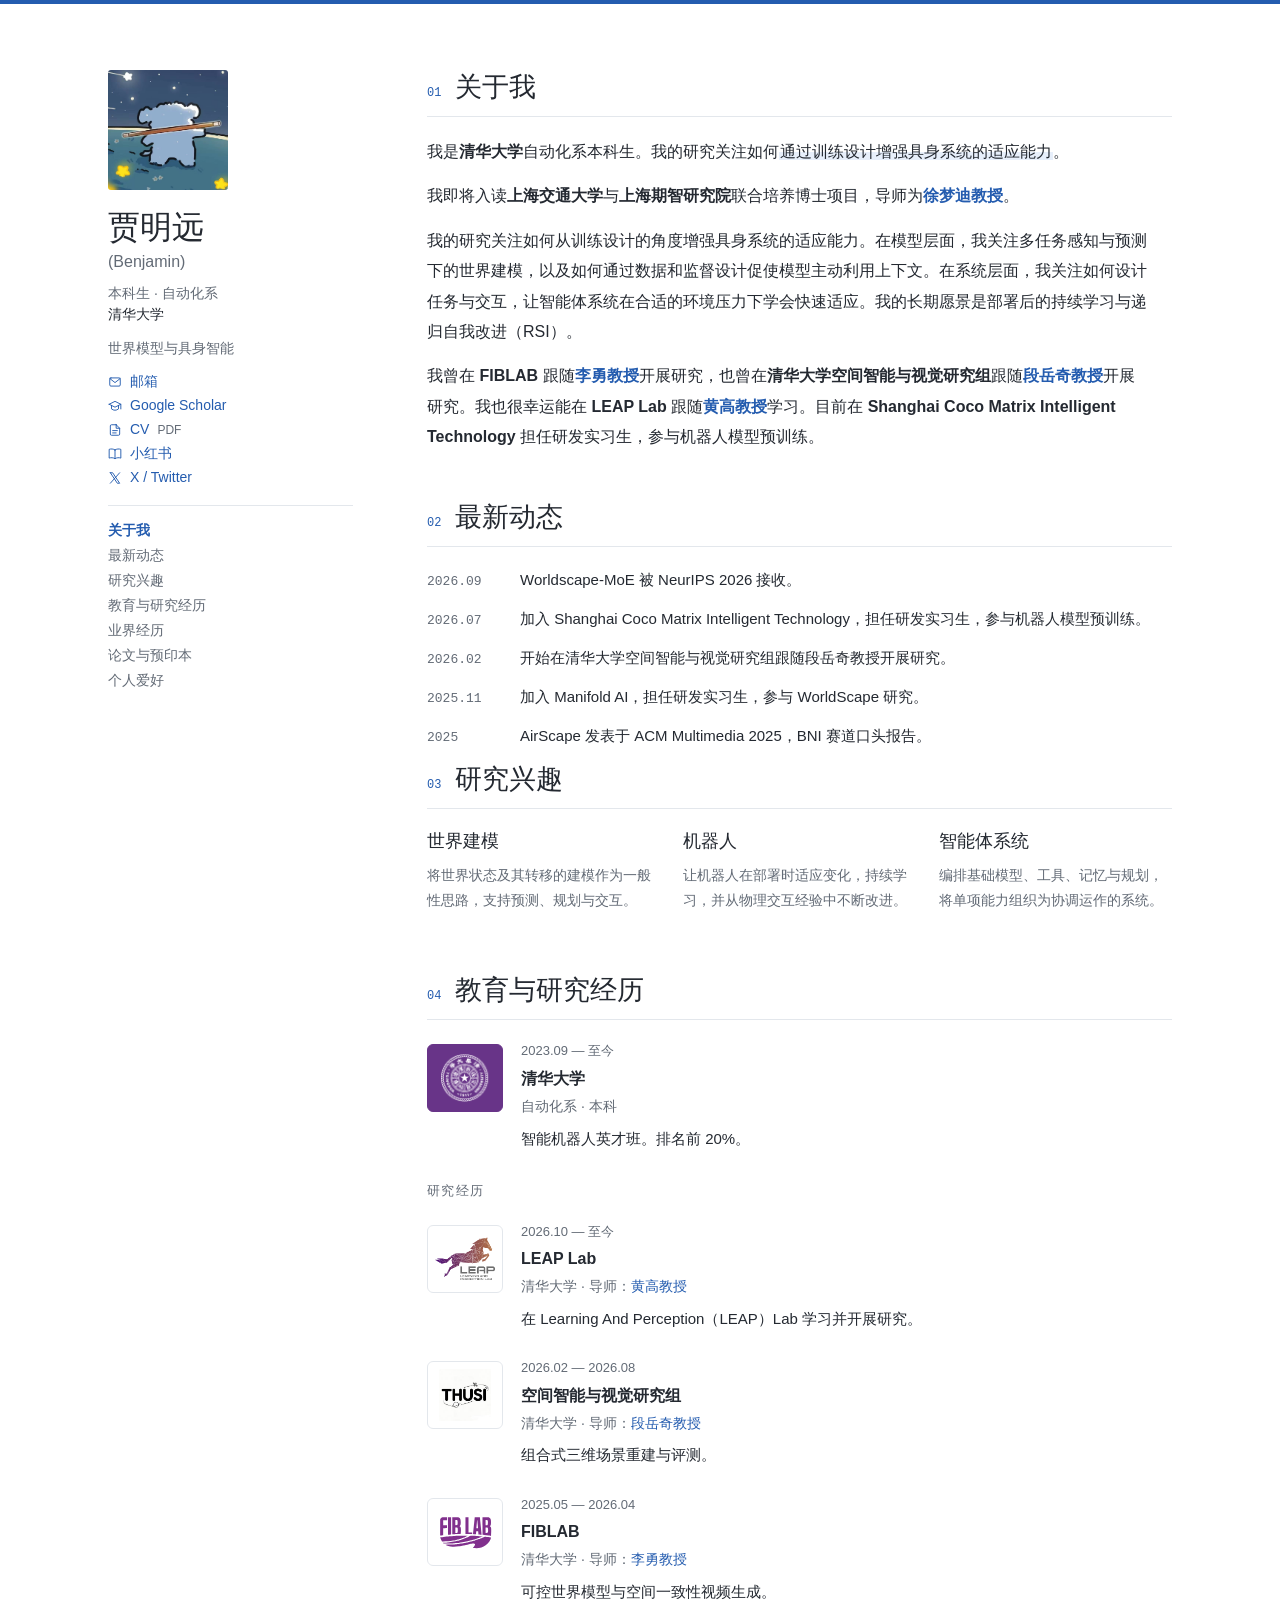
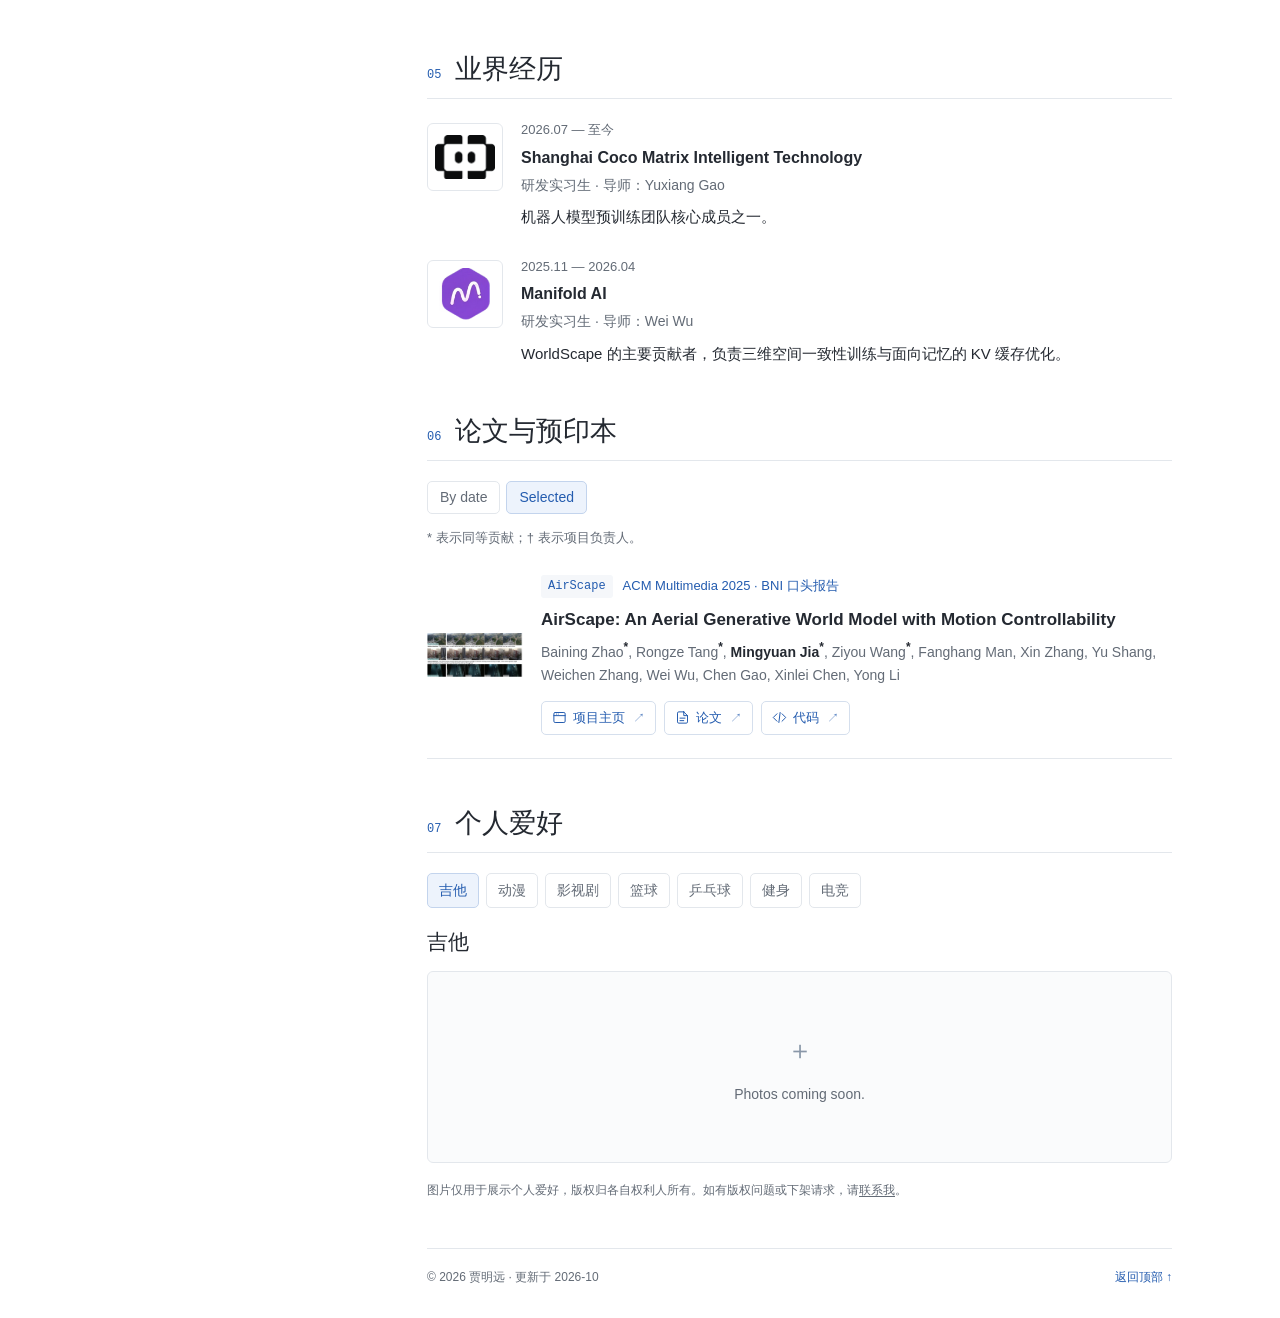
==== commit 0c95bd0d: "Update Manifold AI mentor to Wei Wu" ====
--- a/zh/index.html
+++ b/zh/index.html
@@ -24,6 +24,6 @@
 <div class="contact"><a href="mailto:jmy23@mails.tsinghua.edu.cn"><svg class="contact-icon" viewBox="0 0 24 24" fill="none" stroke="currentColor" stroke-width="1.6" stroke-linecap="round" stroke-linejoin="round" aria-hidden="true" focusable="false"><rect x="3" y="5" width="18" height="14" rx="2"/><path d="m3 6 9 7 9-7"/></svg>邮箱</a><a href="https://scholar.google.com/citations?user=em5g4N8AAAAJ" target="_blank" rel="noopener noreferrer" title="Google Scholar ↗"><svg class="contact-icon" viewBox="0 0 24 24" fill="none" stroke="currentColor" stroke-width="1.6" stroke-linecap="round" stroke-linejoin="round" aria-hidden="true" focusable="false"><path d="m2 9 10-5 10 5-10 5-10-5Zm4 2v6c4 3 8 3 12 0v-6M22 9v8"/></svg>Google Scholar</a><a href="../assets/files/MingyuanJia-CV.pdf" target="_blank" rel="noopener noreferrer" title="CV · PDF ↗"><svg class="contact-icon" viewBox="0 0 24 24" fill="none" stroke="currentColor" stroke-width="1.6" stroke-linecap="round" stroke-linejoin="round" aria-hidden="true" focusable="false"><path d="M14 3H6a2 2 0 0 0-2 2v14a2 2 0 0 0 2 2h12a2 2 0 0 0 2-2V9l-6-6Zm0 0v6h6M8 13h8M8 17h6"/></svg>CV <span class="file-type">PDF</span></a><a href="https://www.xiaohongshu.com/user/profile/6916f0350000000032015033" target="_blank" rel="noopener noreferrer"><svg class="contact-icon" viewBox="0 0 24 24" fill="none" stroke="currentColor" stroke-width="1.6" stroke-linecap="round" stroke-linejoin="round" aria-hidden="true" focusable="false"><path d="M12 5C9 3 5 3 2 4v15c3-1 7-1 10 1 3-2 7-2 10-1V4c-3-1-7-1-10 1Zm0 0v15"/></svg>小红书</a><a href="https://x.com/nROweyUXqf3100" target="_blank" rel="noopener noreferrer"><svg class="contact-icon" viewBox="0 0 24 24" fill="none" stroke="currentColor" stroke-width="1.6" stroke-linecap="round" stroke-linejoin="round" aria-hidden="true" focusable="false"><path d="M4 3h4l12 18h-4L4 3Zm16 0L4 21"/></svg>X / Twitter</a></div>
 <nav class="nav" aria-label="章节"><a href="#about">关于我</a><a href="#news">最新动态</a><a href="#interests">研究兴趣</a><a href="#education">教育与研究经历</a><a href="#industry">业界经历</a><a href="#publications">论文与预印本</a><a href="#hobbies">个人爱好</a></nav>
 </aside>
-<main id="content"><section class="section about" id="about" aria-labelledby="heading-about"><div class="section-head"><span class="num" aria-hidden="true">01</span><h2 id="heading-about">关于我</h2></div><p>我是<strong class="about-institution">清华大学</strong>自动化系本科生。我的研究关注如何<mark class="about-interest">通过训练设计增强具身系统的适应能力</mark>。</p><p>我即将入读<strong class="about-institution">上海交通大学</strong>与<strong class="about-institution">上海期智研究院</strong>联合培养博士项目，导师为<a class="about-person" href="https://www.mengdixu.me/" target="_blank" rel="noopener noreferrer">徐梦迪教授</a>。</p><p>我的研究关注如何从<em class="about-idea">训练设计</em>的角度增强具身系统的适应能力。在模型层面，我关注多任务感知与预测下的世界建模，以及如何通过数据和监督设计促使模型<em class="about-idea">主动利用上下文</em>。在系统层面，我关注如何设计任务与交互，让<em class="about-idea">智能体系统</em>在合适的环境压力下学会快速适应。我的长期愿景是<em class="about-idea">部署后的持续学习</em>与<em class="about-idea">递归自我改进（RSI）</em>。</p><p>我曾在 <strong class="about-institution">FIBLAB</strong> 跟随<a class="about-person" href="https://fi.ee.tsinghua.edu.cn/~liyong/" target="_blank" rel="noopener noreferrer">李勇教授</a>开展研究，也曾在<strong class="about-institution">清华大学空间智能与视觉研究组</strong>跟随<a class="about-person" href="https://duanyueqi.github.io/" target="_blank" rel="noopener noreferrer">段岳奇教授</a>开展研究。我也很幸运能在 <strong class="about-institution">LEAP Lab</strong> 跟随<a class="about-person" href="https://gaohuang-net.github.io/" target="_blank" rel="noopener noreferrer">黄高教授</a>学习。目前在 <strong class="about-institution">Shanghai Coco Matrix Intelligent Technology</strong> 担任研发实习生，参与机器人模型预训练。</p></section><section class="section news" id="news" aria-labelledby="heading-news"><div class="section-head"><span class="num" aria-hidden="true">02</span><h2 id="heading-news">最新动态</h2></div><ul class="news"><li><time>2026.09</time><p>Worldscape-MoE 被 NeurIPS 2026 接收。</p></li><li><time>2026.07</time><p>加入 Shanghai Coco Matrix Intelligent Technology，担任研发实习生，参与机器人模型预训练。</p></li><li><time>2026.02</time><p>开始在清华大学空间智能与视觉研究组跟随段岳奇教授开展研究。</p></li><li><time>2025.11</time><p>加入 Manifold AI，担任研发实习生，参与 WorldScape 研究。</p></li><li><time>2025</time><p>AirScape 发表于 ACM Multimedia 2025，BNI 赛道口头报告。</p></li></ul></section><section class="section interests" id="interests" aria-labelledby="heading-interests"><div class="section-head"><span class="num" aria-hidden="true">03</span><h2 id="heading-interests">研究兴趣</h2></div><div class="interest-grid"><article><h3>世界建模</h3><p>将世界状态及其转移的建模作为一般性思路，支持预测、规划与交互。</p></article><article><h3>机器人</h3><p>让机器人在部署时适应变化，持续学习，并从物理交互经验中不断改进。</p></article><article><h3>智能体系统</h3><p>编排基础模型、工具、记忆与规划，将单项能力组织为协调运作的系统。</p></article></div></section><section class="section education" id="education" aria-labelledby="heading-education"><div class="section-head"><span class="num" aria-hidden="true">04</span><h2 id="heading-education">教育与研究经历</h2></div><article class="entry"><a class="organization-logo organization-logo--tsinghua" href="https://www.tsinghua.edu.cn/" target="_blank" rel="noopener noreferrer" aria-label="清华大学"><img src="../assets/organizations/tsinghua.png" alt="清华大学标志" width="64" height="64"></a><div class="entry-details"><div class="date">2023.09 — 至今</div><h3>清华大学</h3><p class="subtitle">自动化系 · 本科</p><p>智能机器人英才班。排名前 20%。</p></div></article><h3 class="subheading">研究经历</h3><article class="entry"><a class="organization-logo" href="https://www.leaplab.ai/" target="_blank" rel="noopener noreferrer" aria-label="LEAP Lab"><img src="../assets/organizations/leaplab.png" alt="LEAP Lab标志" width="64" height="64"></a><div class="entry-details"><div class="date">2026.10 — 至今</div><h3>LEAP Lab</h3><p class="subtitle">清华大学 · 导师：<a href="https://gaohuang-net.github.io/" target="_blank" rel="noopener noreferrer">黄高教授</a></p><p>在 Learning And Perception（LEAP）Lab 学习并开展研究。</p></div></article><article class="entry"><a class="organization-logo" href="https://github.com/THU-SI" target="_blank" rel="noopener noreferrer" aria-label="空间智能与视觉研究组"><img src="../assets/organizations/thu-si.png" alt="空间智能与视觉研究组标志" width="64" height="64"></a><div class="entry-details"><div class="date">2026.02 — 2026.08</div><h3>空间智能与视觉研究组</h3><p class="subtitle">清华大学 · 导师：<a href="https://duanyueqi.github.io/" target="_blank" rel="noopener noreferrer">段岳奇教授</a></p><p>组合式三维场景重建与评测。</p></div></article><article class="entry"><a class="organization-logo" href="https://fi.ee.tsinghua.edu.cn/" target="_blank" rel="noopener noreferrer" aria-label="FIBLAB"><img src="../assets/organizations/fiblab.svg" alt="FIBLAB标志" width="64" height="64"></a><div class="entry-details"><div class="date">2025.05 — 2026.04</div><h3>FIBLAB</h3><p class="subtitle">清华大学 · 导师：<a href="https://fi.ee.tsinghua.edu.cn/~liyong/" target="_blank" rel="noopener noreferrer">李勇教授</a></p><p>可控世界模型与空间一致性视频生成。</p></div></article></section><section class="section industry" id="industry" aria-labelledby="heading-industry"><div class="section-head"><span class="num" aria-hidden="true">05</span><h2 id="heading-industry">业界经历</h2></div><article class="entry"><a class="organization-logo" href="https://www.ccmtrx.com/" target="_blank" rel="noopener noreferrer" aria-label="Shanghai Coco Matrix Intelligent Technology"><img src="../assets/organizations/coco-matrix.png" alt="Shanghai Coco Matrix Intelligent Technology标志" width="64" height="64"></a><div class="entry-details"><div class="date">2026.07 — 至今</div><h3>Shanghai Coco Matrix Intelligent Technology</h3><p class="subtitle">研发实习生 · 导师：Yuxiang Gao</p><p>机器人模型预训练团队核心成员之一。</p></div></article><article class="entry"><a class="organization-logo" href="https://manifoldai.cn/" target="_blank" rel="noopener noreferrer" aria-label="Manifold AI"><img src="../assets/organizations/manifold.png" alt="Manifold AI标志" width="64" height="64"></a><div class="entry-details"><div class="date">2025.11 — 2026.04</div><h3>Manifold AI</h3><p class="subtitle">研发实习生 · 导师：Chen Gao、Wei Wu</p><p>WorldScape 的主要贡献者，负责三维空间一致性训练与面向记忆的 KV 缓存优化。</p></div></article></section><section class="section publications" id="publications" aria-labelledby="heading-publications"><div class="section-head"><span class="num" aria-hidden="true">06</span><h2 id="heading-publications">论文与预印本</h2></div><div class="publication-controls" role="group" aria-label="Publication view" hidden><button type="button" data-publication-view="date" aria-pressed="false">By date</button><button type="button" data-publication-view="selected" aria-pressed="false">Selected</button></div><p class="legend">* 表示同等贡献；† 表示项目负责人。</p><div class="publication-list" data-default-view="selected"><article class="paper" data-selected="false" data-selected-order="100"><a class="paper-figure" href="../assets/papers/bridgewam.webp" target="_blank" rel="noopener" aria-label="BridgeWAM · 查看论文配图"><img src="../assets/papers/bridgewam.webp" alt="BridgeWAM 概览图" width="1000" height="555" loading="lazy"></a><div class="paper-details"><div class="paper-top"><span class="paper-key">BridgeWAM</span><span class="venue">arXiv 预印本 · 2026</span></div><h3><a class="paper-title-link" href="https://bridgewam.github.io/Bridge-Wam-show/" target="_blank" rel="noopener noreferrer" aria-label="BridgeWAM: Bridging Video and Action Experts via Latent Bridge Queries (在新标签页打开)">BridgeWAM: Bridging Video and Action Experts via Latent Bridge Queries</a></h3><p class="authors">Jiaxin Fang, Ruitong Liu, Zeyu Lai, Xingyu Wang, <strong>Mingyuan Jia</strong>, Pingyue Sheng, Weikang Wan, Mengdi Xu, Yuxiang Gao</p><div class="paper-links"><a class="resource-link" href="https://bridgewam.github.io/Bridge-Wam-show/" target="_blank" rel="noopener noreferrer" aria-label="BridgeWAM · 项目主页 (在新标签页打开)"><svg class="contact-icon" viewBox="0 0 24 24" fill="none" stroke="currentColor" stroke-width="1.6" stroke-linecap="round" stroke-linejoin="round" aria-hidden="true" focusable="false"><rect x="3" y="4" width="18" height="16" rx="2"/><path d="M3 9h18M7 6.5h.01M10 6.5h.01"/></svg><span>项目主页</span><span class="external-mark" aria-hidden="true">↗</span></a><a class="resource-link" href="https://arxiv.org/abs/2610.14746" target="_blank" rel="noopener noreferrer" aria-label="BridgeWAM · 论文 (在新标签页打开)"><svg class="contact-icon" viewBox="0 0 24 24" fill="none" stroke="currentColor" stroke-width="1.6" stroke-linecap="round" stroke-linejoin="round" aria-hidden="true" focusable="false"><path d="M14 3H6a2 2 0 0 0-2 2v14a2 2 0 0 0 2 2h12a2 2 0 0 0 2-2V9l-6-6Zm0 0v6h6M8 13h8M8 17h6"/></svg><span>论文</span><span class="external-mark" aria-hidden="true">↗</span></a><a class="resource-link" href="https://github.com/jxfang04/BridgeWAM-code" target="_blank" rel="noopener noreferrer" aria-label="BridgeWAM · 代码 (在新标签页打开)"><svg class="contact-icon" viewBox="0 0 24 24" fill="none" stroke="currentColor" stroke-width="1.6" stroke-linecap="round" stroke-linejoin="round" aria-hidden="true" focusable="false"><path d="m8 6-6 6 6 6m8-12 6 6-6 6m-3-14-2 16"/></svg><span>代码</span><span class="external-mark" aria-hidden="true">↗</span></a></div></div></article><article class="paper" data-selected="false" data-selected-order="100"><a class="paper-figure" href="../assets/papers/vigar.webp" target="_blank" rel="noopener" aria-label="ViGAR · 查看论文配图"><img src="../assets/papers/vigar.webp" alt="ViGAR 概览图" width="1000" height="485" loading="lazy"></a><div class="paper-details"><div class="paper-top"><span class="paper-key">ViGAR</span><span class="venue">arXiv 预印本 · 2026</span></div><h3><a class="paper-title-link" href="https://dagroup-pku.github.io/ViGAR/" target="_blank" rel="noopener noreferrer" aria-label="Rethinking World-Action Model for Compositional and In-Context Robotic Manipulation (在新标签页打开)">Rethinking World-Action Model for Compositional and In-Context Robotic Manipulation</a></h3><p class="authors">Shukai Gong<sup class="author-marks" title="同等贡献">*</sup>, Xuanran Zhai<sup class="author-marks" title="同等贡献">*</sup>, Yintianrun Zhang<sup class="author-marks" title="同等贡献">*</sup>, Ruopeng Cui, Ye Huang, Yiyang Fu, Dexuan Lyu, Chaojie Li, Xinyi Song, Peiwen Lin, Chuang Wang, <strong>Mingyuan Jia</strong>, Yufan Deng, Jiaxin Fang, Bo Liang, Jiaxin Li, Yuxiang Gao, Hao Liu, Daquan Zhou</p><div class="paper-links"><a class="resource-link" href="https://dagroup-pku.github.io/ViGAR/" target="_blank" rel="noopener noreferrer" aria-label="ViGAR · 项目主页 (在新标签页打开)"><svg class="contact-icon" viewBox="0 0 24 24" fill="none" stroke="currentColor" stroke-width="1.6" stroke-linecap="round" stroke-linejoin="round" aria-hidden="true" focusable="false"><rect x="3" y="4" width="18" height="16" rx="2"/><path d="M3 9h18M7 6.5h.01M10 6.5h.01"/></svg><span>项目主页</span><span class="external-mark" aria-hidden="true">↗</span></a><a class="resource-link" href="https://arxiv.org/abs/2610.02368" target="_blank" rel="noopener noreferrer" aria-label="ViGAR · 论文 (在新标签页打开)"><svg class="contact-icon" viewBox="0 0 24 24" fill="none" stroke="currentColor" stroke-width="1.6" stroke-linecap="round" stroke-linejoin="round" aria-hidden="true" focusable="false"><path d="M14 3H6a2 2 0 0 0-2 2v14a2 2 0 0 0 2 2h12a2 2 0 0 0 2-2V9l-6-6Zm0 0v6h6M8 13h8M8 17h6"/></svg><span>论文</span><span class="external-mark" aria-hidden="true">↗</span></a><a class="resource-link" href="https://github.com/DAGroup-PKU/ViGAR" target="_blank" rel="noopener noreferrer" aria-label="ViGAR · 代码 (在新标签页打开)"><svg class="contact-icon" viewBox="0 0 24 24" fill="none" stroke="currentColor" stroke-width="1.6" stroke-linecap="round" stroke-linejoin="round" aria-hidden="true" focusable="false"><path d="m8 6-6 6 6 6m8-12 6 6-6 6m-3-14-2 16"/></svg><span>代码</span><span class="external-mark" aria-hidden="true">↗</span></a></div></div></article><article class="paper" data-selected="false" data-selected-order="100"><a class="paper-figure" href="../assets/papers/psg-jepa.webp" target="_blank" rel="noopener" aria-label="PSG-JEPA · 查看论文配图"><img src="../assets/papers/psg-jepa.webp" alt="PSG-JEPA 概览图" width="599" height="766" loading="lazy"></a><div class="paper-details"><div class="paper-top"><span class="paper-key">PSG-JEPA</span><span class="venue">arXiv 预印本 · 2026</span></div><h3><a class="paper-title-link" href="https://haodong-yan.github.io/psg-jepa-project-page/" target="_blank" rel="noopener noreferrer" aria-label="Is Forward Prediction Enough? Physical State Grounding for JEPA World Models (在新标签页打开)">Is Forward Prediction Enough? Physical State Grounding for JEPA World Models</a></h3><p class="authors">Haodong Yan<sup class="author-marks" title="项目负责人; 同等贡献">†*</sup>, Jiaguan Zhu<sup class="author-marks" title="同等贡献">*</sup>, <strong>Mingyuan Jia</strong>, Ruiqing Yin, Junjie He, Zhide Zhong, Junfeng Li, Jinxuan Lu, Hengtao Li, Tianran Zhang, Jiayi Chen, Wenxuan Song, Wen Chen, Yuxiang Gao, Haoang Li</p><div class="paper-links"><a class="resource-link" href="https://haodong-yan.github.io/psg-jepa-project-page/" target="_blank" rel="noopener noreferrer" aria-label="PSG-JEPA · 项目主页 (在新标签页打开)"><svg class="contact-icon" viewBox="0 0 24 24" fill="none" stroke="currentColor" stroke-width="1.6" stroke-linecap="round" stroke-linejoin="round" aria-hidden="true" focusable="false"><rect x="3" y="4" width="18" height="16" rx="2"/><path d="M3 9h18M7 6.5h.01M10 6.5h.01"/></svg><span>项目主页</span><span class="external-mark" aria-hidden="true">↗</span></a><a class="resource-link" href="https://arxiv.org/abs/2608.06799" target="_blank" rel="noopener noreferrer" aria-label="PSG-JEPA · 论文 (在新标签页打开)"><svg class="contact-icon" viewBox="0 0 24 24" fill="none" stroke="currentColor" stroke-width="1.6" stroke-linecap="round" stroke-linejoin="round" aria-hidden="true" focusable="false"><path d="M14 3H6a2 2 0 0 0-2 2v14a2 2 0 0 0 2 2h12a2 2 0 0 0 2-2V9l-6-6Zm0 0v6h6M8 13h8M8 17h6"/></svg><span>论文</span><span class="external-mark" aria-hidden="true">↗</span></a><a class="resource-link" href="https://github.com/Haodong-Yan/PSG-JEPA" target="_blank" rel="noopener noreferrer" aria-label="PSG-JEPA · 代码 (在新标签页打开)"><svg class="contact-icon" viewBox="0 0 24 24" fill="none" stroke="currentColor" stroke-width="1.6" stroke-linecap="round" stroke-linejoin="round" aria-hidden="true" focusable="false"><path d="m8 6-6 6 6 6m8-12 6 6-6 6m-3-14-2 16"/></svg><span>代码</span><span class="external-mark" aria-hidden="true">↗</span></a></div></div></article><article class="paper" data-selected="false" data-selected-order="100"><a class="paper-figure" href="../assets/papers/worldscape-moe.webp" target="_blank" rel="noopener" aria-label="Worldscape-MoE · 查看论文配图"><img src="../assets/papers/worldscape-moe.webp" alt="Worldscape-MoE 概览图" width="1000" height="609" loading="lazy"></a><div class="paper-details"><div class="paper-top"><span class="paper-key">Worldscape-MoE</span><span class="venue">NeurIPS 2026</span></div><h3><a class="paper-title-link" href="https://worldscape-moe.com/" target="_blank" rel="noopener noreferrer" aria-label="Worldscape-MoE: A Unified Mixture-of-Experts World Model for Scalable Heterogeneous Action Control (在新标签页打开)">Worldscape-MoE: A Unified Mixture-of-Experts World Model for Scalable Heterogeneous Action Control</a></h3><p class="authors">Jianjie Fang<sup class="author-marks" title="项目负责人; 同等贡献">†*</sup>, Yongyan Xu<sup class="author-marks" title="同等贡献">*</sup>, Ziyou Wang<sup class="author-marks" title="同等贡献">*</sup>, Chen Gao, Yuchao Huang, Zhaolu Wang, Rongze Tang, <strong>Mingyuan Jia</strong>, Baining Zhao, Weichen Zhang, Xin Zhang, Haisheng Su, Yu Shang, Wei Wu, Xinlei Chen, Yong Li</p><div class="paper-links"><a class="resource-link" href="https://worldscape-moe.com/" target="_blank" rel="noopener noreferrer" aria-label="Worldscape-MoE · 项目主页 (在新标签页打开)"><svg class="contact-icon" viewBox="0 0 24 24" fill="none" stroke="currentColor" stroke-width="1.6" stroke-linecap="round" stroke-linejoin="round" aria-hidden="true" focusable="false"><rect x="3" y="4" width="18" height="16" rx="2"/><path d="M3 9h18M7 6.5h.01M10 6.5h.01"/></svg><span>项目主页</span><span class="external-mark" aria-hidden="true">↗</span></a><a class="resource-link" href="https://arxiv.org/abs/2607.03964" target="_blank" rel="noopener noreferrer" aria-label="Worldscape-MoE · 论文 (在新标签页打开)"><svg class="contact-icon" viewBox="0 0 24 24" fill="none" stroke="currentColor" stroke-width="1.6" stroke-linecap="round" stroke-linejoin="round" aria-hidden="true" focusable="false"><path d="M14 3H6a2 2 0 0 0-2 2v14a2 2 0 0 0 2 2h12a2 2 0 0 0 2-2V9l-6-6Zm0 0v6h6M8 13h8M8 17h6"/></svg><span>论文</span><span class="external-mark" aria-hidden="true">↗</span></a><a class="resource-link" href="https://github.com/EmbodiedCity/Worldscape-MoE.code" target="_blank" rel="noopener noreferrer" aria-label="Worldscape-MoE · 代码 (在新标签页打开)"><svg class="contact-icon" viewBox="0 0 24 24" fill="none" stroke="currentColor" stroke-width="1.6" stroke-linecap="round" stroke-linejoin="round" aria-hidden="true" focusable="false"><path d="m8 6-6 6 6 6m8-12 6 6-6 6m-3-14-2 16"/></svg><span>代码</span><span class="external-mark" aria-hidden="true">↗</span></a></div></div></article><article class="paper" data-selected="false" data-selected-order="100"><a class="paper-figure" href="../assets/papers/replicateanyscene.webp" target="_blank" rel="noopener" aria-label="ReplicateAnyScene · 查看论文配图"><img src="../assets/papers/replicateanyscene.webp" alt="ReplicateAnyScene 概览图" width="938" height="535" loading="lazy"></a><div class="paper-details"><div class="paper-top"><span class="paper-key">ReplicateAnyScene</span><span class="venue">arXiv 预印本 · 2026</span></div><h3><a class="paper-title-link" href="https://xiac20.github.io/ReplicateAnyScene/" target="_blank" rel="noopener noreferrer" aria-label="ReplicateAnyScene: Zero-Shot Video-to-3D Composition via Textual-Visual-Spatial Alignment (在新标签页打开)">ReplicateAnyScene: Zero-Shot Video-to-3D Composition via Textual-Visual-Spatial Alignment</a></h3><p class="authors">Mingyu Dong<sup class="author-marks" title="同等贡献">*</sup>, Chong Xia<sup class="author-marks" title="同等贡献">*</sup>, <strong>Mingyuan Jia</strong>, Weichen Lyu, Long Xu, Zheng Zhu, Yueqi Duan</p><div class="paper-links"><a class="resource-link" href="https://xiac20.github.io/ReplicateAnyScene/" target="_blank" rel="noopener noreferrer" aria-label="ReplicateAnyScene · 项目主页 (在新标签页打开)"><svg class="contact-icon" viewBox="0 0 24 24" fill="none" stroke="currentColor" stroke-width="1.6" stroke-linecap="round" stroke-linejoin="round" aria-hidden="true" focusable="false"><rect x="3" y="4" width="18" height="16" rx="2"/><path d="M3 9h18M7 6.5h.01M10 6.5h.01"/></svg><span>项目主页</span><span class="external-mark" aria-hidden="true">↗</span></a><a class="resource-link" href="https://arxiv.org/abs/2604.10789" target="_blank" rel="noopener noreferrer" aria-label="ReplicateAnyScene · 论文 (在新标签页打开)"><svg class="contact-icon" viewBox="0 0 24 24" fill="none" stroke="currentColor" stroke-width="1.6" stroke-linecap="round" stroke-linejoin="round" aria-hidden="true" focusable="false"><path d="M14 3H6a2 2 0 0 0-2 2v14a2 2 0 0 0 2 2h12a2 2 0 0 0 2-2V9l-6-6Zm0 0v6h6M8 13h8M8 17h6"/></svg><span>论文</span><span class="external-mark" aria-hidden="true">↗</span></a><a class="resource-link" href="https://github.com/xiac20/ReplicateAnyScene" target="_blank" rel="noopener noreferrer" aria-label="ReplicateAnyScene · 代码 (在新标签页打开)"><svg class="contact-icon" viewBox="0 0 24 24" fill="none" stroke="currentColor" stroke-width="1.6" stroke-linecap="round" stroke-linejoin="round" aria-hidden="true" focusable="false"><path d="m8 6-6 6 6 6m8-12 6 6-6 6m-3-14-2 16"/></svg><span>代码</span><span class="external-mark" aria-hidden="true">↗</span></a></div></div></article><article class="paper" data-selected="true" data-selected-order="1"><a class="paper-figure" href="../assets/papers/airscape.webp" target="_blank" rel="noopener" aria-label="AirScape · 查看论文配图"><img src="../assets/papers/airscape.webp" alt="AirScape 概览图" width="1000" height="452" loading="lazy"></a><div class="paper-details"><div class="paper-top"><span class="paper-key">AirScape</span><span class="venue">ACM Multimedia 2025 · BNI 口头报告</span></div><h3><a class="paper-title-link" href="https://embodiedcity.github.io/AirScape/" target="_blank" rel="noopener noreferrer" aria-label="AirScape: An Aerial Generative World Model with Motion Controllability (在新标签页打开)">AirScape: An Aerial Generative World Model with Motion Controllability</a></h3><p class="authors">Baining Zhao<sup class="author-marks" title="同等贡献">*</sup>, Rongze Tang<sup class="author-marks" title="同等贡献">*</sup>, <strong>Mingyuan Jia</strong><sup class="author-marks" title="同等贡献">*</sup>, Ziyou Wang<sup class="author-marks" title="同等贡献">*</sup>, Fanghang Man, Xin Zhang, Yu Shang, Weichen Zhang, Wei Wu, Chen Gao, Xinlei Chen, Yong Li</p><div class="paper-links"><a class="resource-link" href="https://embodiedcity.github.io/AirScape/" target="_blank" rel="noopener noreferrer" aria-label="AirScape · 项目主页 (在新标签页打开)"><svg class="contact-icon" viewBox="0 0 24 24" fill="none" stroke="currentColor" stroke-width="1.6" stroke-linecap="round" stroke-linejoin="round" aria-hidden="true" focusable="false"><rect x="3" y="4" width="18" height="16" rx="2"/><path d="M3 9h18M7 6.5h.01M10 6.5h.01"/></svg><span>项目主页</span><span class="external-mark" aria-hidden="true">↗</span></a><a class="resource-link" href="https://arxiv.org/abs/2507.08885" target="_blank" rel="noopener noreferrer" aria-label="AirScape · 论文 (在新标签页打开)"><svg class="contact-icon" viewBox="0 0 24 24" fill="none" stroke="currentColor" stroke-width="1.6" stroke-linecap="round" stroke-linejoin="round" aria-hidden="true" focusable="false"><path d="M14 3H6a2 2 0 0 0-2 2v14a2 2 0 0 0 2 2h12a2 2 0 0 0 2-2V9l-6-6Zm0 0v6h6M8 13h8M8 17h6"/></svg><span>论文</span><span class="external-mark" aria-hidden="true">↗</span></a><a class="resource-link" href="https://github.com/EmbodiedCity/AirScape.code" target="_blank" rel="noopener noreferrer" aria-label="AirScape · 代码 (在新标签页打开)"><svg class="contact-icon" viewBox="0 0 24 24" fill="none" stroke="currentColor" stroke-width="1.6" stroke-linecap="round" stroke-linejoin="round" aria-hidden="true" focusable="false"><path d="m8 6-6 6 6 6m8-12 6 6-6 6m-3-14-2 16"/></svg><span>代码</span><span class="external-mark" aria-hidden="true">↗</span></a></div></div></article></div><p class="publication-empty" hidden>No selected publications yet.</p></section><section class="section hobbies" id="hobbies" aria-labelledby="heading-hobbies"><div class="section-head"><span class="num" aria-hidden="true">07</span><h2 id="heading-hobbies">个人爱好</h2></div><div class="hobby-tabs" role="tablist" aria-label="Hobbies"><button type="button" role="tab" id="hobby-tab-guitar" aria-controls="hobby-panel-guitar" aria-selected="true" tabindex="0">吉他</button><button type="button" role="tab" id="hobby-tab-anime" aria-controls="hobby-panel-anime" aria-selected="false" tabindex="-1">动漫</button><button type="button" role="tab" id="hobby-tab-film-tv" aria-controls="hobby-panel-film-tv" aria-selected="false" tabindex="-1">影视剧</button><button type="button" role="tab" id="hobby-tab-basketball" aria-controls="hobby-panel-basketball" aria-selected="false" tabindex="-1">篮球</button><button type="button" role="tab" id="hobby-tab-table-tennis" aria-controls="hobby-panel-table-tennis" aria-selected="false" tabindex="-1">乒乓球</button><button type="button" role="tab" id="hobby-tab-fitness" aria-controls="hobby-panel-fitness" aria-selected="false" tabindex="-1">健身</button><button type="button" role="tab" id="hobby-tab-esports" aria-controls="hobby-panel-esports" aria-selected="false" tabindex="-1">电竞</button></div><div class="hobby-panel" role="tabpanel" id="hobby-panel-guitar" aria-labelledby="hobby-tab-guitar" tabindex="0"><h3>吉他</h3><div class="hobby-stage"><div class="hobby-empty"><span aria-hidden="true">＋</span><p>Photos coming soon.</p></div><div class="hobby-pagination"><button type="button" data-step="-1" aria-label="Previous photo" disabled>‹</button><span class="hobby-count" role="status" aria-live="polite">0 / 0</span><button type="button" data-step="1" aria-label="Next photo" disabled>›</button></div></div></div><div class="hobby-panel" role="tabpanel" id="hobby-panel-anime" aria-labelledby="hobby-tab-anime" tabindex="0" hidden><h3>动漫</h3><div class="hobby-stage"><figure class="hobby-slide"><img src="../assets/hobbies/bocchi-the-rock.png" alt="孤独摇滚乐队成员" loading="lazy"></figure><figure class="hobby-slide" hidden><img src="../assets/hobbies/sword-art-online.png" alt="刀剑神域插画" loading="lazy"></figure><div class="hobby-pagination"><button type="button" data-step="-1" aria-label="Previous photo" disabled>‹</button><span class="hobby-count" role="status" aria-live="polite">1 / 2</span><button type="button" data-step="1" aria-label="Next photo" disabled>›</button></div></div></div><div class="hobby-panel" role="tabpanel" id="hobby-panel-film-tv" aria-labelledby="hobby-tab-film-tv" tabindex="0" hidden><h3>影视剧</h3><div class="hobby-stage"><figure class="hobby-slide"><img src="../assets/hobbies/person-of-interest.png" alt="疑犯追踪角色海报" loading="lazy"></figure><figure class="hobby-slide" hidden><img src="../assets/hobbies/interstellar.png" alt="星际穿越冰雪星球上的宇航员" loading="lazy"></figure><div class="hobby-pagination"><button type="button" data-step="-1" aria-label="Previous photo" disabled>‹</button><span class="hobby-count" role="status" aria-live="polite">1 / 2</span><button type="button" data-step="1" aria-label="Next photo" disabled>›</button></div></div></div><div class="hobby-panel" role="tabpanel" id="hobby-panel-basketball" aria-labelledby="hobby-tab-basketball" tabindex="0" hidden><h3>篮球</h3><div class="hobby-stage"><div class="hobby-empty"><span aria-hidden="true">＋</span><p>Photos coming soon.</p></div><div class="hobby-pagination"><button type="button" data-step="-1" aria-label="Previous photo" disabled>‹</button><span class="hobby-count" role="status" aria-live="polite">0 / 0</span><button type="button" data-step="1" aria-label="Next photo" disabled>›</button></div></div></div><div class="hobby-panel" role="tabpanel" id="hobby-panel-table-tennis" aria-labelledby="hobby-tab-table-tennis" tabindex="0" hidden><h3>乒乓球</h3><div class="hobby-stage"><div class="hobby-empty"><span aria-hidden="true">＋</span><p>Photos coming soon.</p></div><div class="hobby-pagination"><button type="button" data-step="-1" aria-label="Previous photo" disabled>‹</button><span class="hobby-count" role="status" aria-live="polite">0 / 0</span><button type="button" data-step="1" aria-label="Next photo" disabled>›</button></div></div></div><div class="hobby-panel" role="tabpanel" id="hobby-panel-fitness" aria-labelledby="hobby-tab-fitness" tabindex="0" hidden><h3>健身</h3><div class="hobby-stage"><div class="hobby-empty"><span aria-hidden="true">＋</span><p>Photos coming soon.</p></div><div class="hobby-pagination"><button type="button" data-step="-1" aria-label="Previous photo" disabled>‹</button><span class="hobby-count" role="status" aria-live="polite">0 / 0</span><button type="button" data-step="1" aria-label="Next photo" disabled>›</button></div></div></div><div class="hobby-panel" role="tabpanel" id="hobby-panel-esports" aria-labelledby="hobby-tab-esports" tabindex="0" hidden><h3>电竞</h3><div class="hobby-stage"><figure class="hobby-slide"><img src="../assets/hobbies/valorant.png" alt="无畏契约角色插画" loading="lazy"></figure><figure class="hobby-slide" hidden><img src="../assets/hobbies/league-of-legends.png" alt="英雄联盟角色插画" loading="lazy"></figure><figure class="hobby-slide" hidden><img src="../assets/hobbies/wuthering-waves.png" alt="鸣潮角色插画" loading="lazy"></figure><div class="hobby-pagination"><button type="button" data-step="-1" aria-label="Previous photo" disabled>‹</button><span class="hobby-count" role="status" aria-live="polite">1 / 3</span><button type="button" data-step="1" aria-label="Next photo" disabled>›</button></div></div></div><p class="hobby-notice">图片仅用于展示个人爱好，版权归各自权利人所有。如有版权问题或下架请求，请<a href="mailto:jmy23@mails.tsinghua.edu.cn">联系我</a>。</p></section>
+<main id="content"><section class="section about" id="about" aria-labelledby="heading-about"><div class="section-head"><span class="num" aria-hidden="true">01</span><h2 id="heading-about">关于我</h2></div><p>我是<strong class="about-institution">清华大学</strong>自动化系本科生。我的研究关注如何<mark class="about-interest">通过训练设计增强具身系统的适应能力</mark>。</p><p>我即将入读<strong class="about-institution">上海交通大学</strong>与<strong class="about-institution">上海期智研究院</strong>联合培养博士项目，导师为<a class="about-person" href="https://www.mengdixu.me/" target="_blank" rel="noopener noreferrer">徐梦迪教授</a>。</p><p>我的研究关注如何从<em class="about-idea">训练设计</em>的角度增强具身系统的适应能力。在模型层面，我关注多任务感知与预测下的世界建模，以及如何通过数据和监督设计促使模型<em class="about-idea">主动利用上下文</em>。在系统层面，我关注如何设计任务与交互，让<em class="about-idea">智能体系统</em>在合适的环境压力下学会快速适应。我的长期愿景是<em class="about-idea">部署后的持续学习</em>与<em class="about-idea">递归自我改进（RSI）</em>。</p><p>我曾在 <strong class="about-institution">FIBLAB</strong> 跟随<a class="about-person" href="https://fi.ee.tsinghua.edu.cn/~liyong/" target="_blank" rel="noopener noreferrer">李勇教授</a>开展研究，也曾在<strong class="about-institution">清华大学空间智能与视觉研究组</strong>跟随<a class="about-person" href="https://duanyueqi.github.io/" target="_blank" rel="noopener noreferrer">段岳奇教授</a>开展研究。我也很幸运能在 <strong class="about-institution">LEAP Lab</strong> 跟随<a class="about-person" href="https://gaohuang-net.github.io/" target="_blank" rel="noopener noreferrer">黄高教授</a>学习。目前在 <strong class="about-institution">Shanghai Coco Matrix Intelligent Technology</strong> 担任研发实习生，参与机器人模型预训练。</p></section><section class="section news" id="news" aria-labelledby="heading-news"><div class="section-head"><span class="num" aria-hidden="true">02</span><h2 id="heading-news">最新动态</h2></div><ul class="news"><li><time>2026.09</time><p>Worldscape-MoE 被 NeurIPS 2026 接收。</p></li><li><time>2026.07</time><p>加入 Shanghai Coco Matrix Intelligent Technology，担任研发实习生，参与机器人模型预训练。</p></li><li><time>2026.02</time><p>开始在清华大学空间智能与视觉研究组跟随段岳奇教授开展研究。</p></li><li><time>2025.11</time><p>加入 Manifold AI，担任研发实习生，参与 WorldScape 研究。</p></li><li><time>2025</time><p>AirScape 发表于 ACM Multimedia 2025，BNI 赛道口头报告。</p></li></ul></section><section class="section interests" id="interests" aria-labelledby="heading-interests"><div class="section-head"><span class="num" aria-hidden="true">03</span><h2 id="heading-interests">研究兴趣</h2></div><div class="interest-grid"><article><h3>世界建模</h3><p>将世界状态及其转移的建模作为一般性思路，支持预测、规划与交互。</p></article><article><h3>机器人</h3><p>让机器人在部署时适应变化，持续学习，并从物理交互经验中不断改进。</p></article><article><h3>智能体系统</h3><p>编排基础模型、工具、记忆与规划，将单项能力组织为协调运作的系统。</p></article></div></section><section class="section education" id="education" aria-labelledby="heading-education"><div class="section-head"><span class="num" aria-hidden="true">04</span><h2 id="heading-education">教育与研究经历</h2></div><article class="entry"><a class="organization-logo organization-logo--tsinghua" href="https://www.tsinghua.edu.cn/" target="_blank" rel="noopener noreferrer" aria-label="清华大学"><img src="../assets/organizations/tsinghua.png" alt="清华大学标志" width="64" height="64"></a><div class="entry-details"><div class="date">2023.09 — 至今</div><h3>清华大学</h3><p class="subtitle">自动化系 · 本科</p><p>智能机器人英才班。排名前 20%。</p></div></article><h3 class="subheading">研究经历</h3><article class="entry"><a class="organization-logo" href="https://www.leaplab.ai/" target="_blank" rel="noopener noreferrer" aria-label="LEAP Lab"><img src="../assets/organizations/leaplab.png" alt="LEAP Lab标志" width="64" height="64"></a><div class="entry-details"><div class="date">2026.10 — 至今</div><h3>LEAP Lab</h3><p class="subtitle">清华大学 · 导师：<a href="https://gaohuang-net.github.io/" target="_blank" rel="noopener noreferrer">黄高教授</a></p><p>在 Learning And Perception（LEAP）Lab 学习并开展研究。</p></div></article><article class="entry"><a class="organization-logo" href="https://github.com/THU-SI" target="_blank" rel="noopener noreferrer" aria-label="空间智能与视觉研究组"><img src="../assets/organizations/thu-si.png" alt="空间智能与视觉研究组标志" width="64" height="64"></a><div class="entry-details"><div class="date">2026.02 — 2026.08</div><h3>空间智能与视觉研究组</h3><p class="subtitle">清华大学 · 导师：<a href="https://duanyueqi.github.io/" target="_blank" rel="noopener noreferrer">段岳奇教授</a></p><p>组合式三维场景重建与评测。</p></div></article><article class="entry"><a class="organization-logo" href="https://fi.ee.tsinghua.edu.cn/" target="_blank" rel="noopener noreferrer" aria-label="FIBLAB"><img src="../assets/organizations/fiblab.svg" alt="FIBLAB标志" width="64" height="64"></a><div class="entry-details"><div class="date">2025.05 — 2026.04</div><h3>FIBLAB</h3><p class="subtitle">清华大学 · 导师：<a href="https://fi.ee.tsinghua.edu.cn/~liyong/" target="_blank" rel="noopener noreferrer">李勇教授</a></p><p>可控世界模型与空间一致性视频生成。</p></div></article></section><section class="section industry" id="industry" aria-labelledby="heading-industry"><div class="section-head"><span class="num" aria-hidden="true">05</span><h2 id="heading-industry">业界经历</h2></div><article class="entry"><a class="organization-logo" href="https://www.ccmtrx.com/" target="_blank" rel="noopener noreferrer" aria-label="Shanghai Coco Matrix Intelligent Technology"><img src="../assets/organizations/coco-matrix.png" alt="Shanghai Coco Matrix Intelligent Technology标志" width="64" height="64"></a><div class="entry-details"><div class="date">2026.07 — 至今</div><h3>Shanghai Coco Matrix Intelligent Technology</h3><p class="subtitle">研发实习生 · 导师：Yuxiang Gao</p><p>机器人模型预训练团队核心成员之一。</p></div></article><article class="entry"><a class="organization-logo" href="https://manifoldai.cn/" target="_blank" rel="noopener noreferrer" aria-label="Manifold AI"><img src="../assets/organizations/manifold.png" alt="Manifold AI标志" width="64" height="64"></a><div class="entry-details"><div class="date">2025.11 — 2026.04</div><h3>Manifold AI</h3><p class="subtitle">研发实习生 · 导师：Wei Wu</p><p>WorldScape 的主要贡献者，负责三维空间一致性训练与面向记忆的 KV 缓存优化。</p></div></article></section><section class="section publications" id="publications" aria-labelledby="heading-publications"><div class="section-head"><span class="num" aria-hidden="true">06</span><h2 id="heading-publications">论文与预印本</h2></div><div class="publication-controls" role="group" aria-label="Publication view" hidden><button type="button" data-publication-view="date" aria-pressed="false">By date</button><button type="button" data-publication-view="selected" aria-pressed="false">Selected</button></div><p class="legend">* 表示同等贡献；† 表示项目负责人。</p><div class="publication-list" data-default-view="selected"><article class="paper" data-selected="false" data-selected-order="100"><a class="paper-figure" href="../assets/papers/bridgewam.webp" target="_blank" rel="noopener" aria-label="BridgeWAM · 查看论文配图"><img src="../assets/papers/bridgewam.webp" alt="BridgeWAM 概览图" width="1000" height="555" loading="lazy"></a><div class="paper-details"><div class="paper-top"><span class="paper-key">BridgeWAM</span><span class="venue">arXiv 预印本 · 2026</span></div><h3><a class="paper-title-link" href="https://bridgewam.github.io/Bridge-Wam-show/" target="_blank" rel="noopener noreferrer" aria-label="BridgeWAM: Bridging Video and Action Experts via Latent Bridge Queries (在新标签页打开)">BridgeWAM: Bridging Video and Action Experts via Latent Bridge Queries</a></h3><p class="authors">Jiaxin Fang, Ruitong Liu, Zeyu Lai, Xingyu Wang, <strong>Mingyuan Jia</strong>, Pingyue Sheng, Weikang Wan, Mengdi Xu, Yuxiang Gao</p><div class="paper-links"><a class="resource-link" href="https://bridgewam.github.io/Bridge-Wam-show/" target="_blank" rel="noopener noreferrer" aria-label="BridgeWAM · 项目主页 (在新标签页打开)"><svg class="contact-icon" viewBox="0 0 24 24" fill="none" stroke="currentColor" stroke-width="1.6" stroke-linecap="round" stroke-linejoin="round" aria-hidden="true" focusable="false"><rect x="3" y="4" width="18" height="16" rx="2"/><path d="M3 9h18M7 6.5h.01M10 6.5h.01"/></svg><span>项目主页</span><span class="external-mark" aria-hidden="true">↗</span></a><a class="resource-link" href="https://arxiv.org/abs/2610.14746" target="_blank" rel="noopener noreferrer" aria-label="BridgeWAM · 论文 (在新标签页打开)"><svg class="contact-icon" viewBox="0 0 24 24" fill="none" stroke="currentColor" stroke-width="1.6" stroke-linecap="round" stroke-linejoin="round" aria-hidden="true" focusable="false"><path d="M14 3H6a2 2 0 0 0-2 2v14a2 2 0 0 0 2 2h12a2 2 0 0 0 2-2V9l-6-6Zm0 0v6h6M8 13h8M8 17h6"/></svg><span>论文</span><span class="external-mark" aria-hidden="true">↗</span></a><a class="resource-link" href="https://github.com/jxfang04/BridgeWAM-code" target="_blank" rel="noopener noreferrer" aria-label="BridgeWAM · 代码 (在新标签页打开)"><svg class="contact-icon" viewBox="0 0 24 24" fill="none" stroke="currentColor" stroke-width="1.6" stroke-linecap="round" stroke-linejoin="round" aria-hidden="true" focusable="false"><path d="m8 6-6 6 6 6m8-12 6 6-6 6m-3-14-2 16"/></svg><span>代码</span><span class="external-mark" aria-hidden="true">↗</span></a></div></div></article><article class="paper" data-selected="false" data-selected-order="100"><a class="paper-figure" href="../assets/papers/vigar.webp" target="_blank" rel="noopener" aria-label="ViGAR · 查看论文配图"><img src="../assets/papers/vigar.webp" alt="ViGAR 概览图" width="1000" height="485" loading="lazy"></a><div class="paper-details"><div class="paper-top"><span class="paper-key">ViGAR</span><span class="venue">arXiv 预印本 · 2026</span></div><h3><a class="paper-title-link" href="https://dagroup-pku.github.io/ViGAR/" target="_blank" rel="noopener noreferrer" aria-label="Rethinking World-Action Model for Compositional and In-Context Robotic Manipulation (在新标签页打开)">Rethinking World-Action Model for Compositional and In-Context Robotic Manipulation</a></h3><p class="authors">Shukai Gong<sup class="author-marks" title="同等贡献">*</sup>, Xuanran Zhai<sup class="author-marks" title="同等贡献">*</sup>, Yintianrun Zhang<sup class="author-marks" title="同等贡献">*</sup>, Ruopeng Cui, Ye Huang, Yiyang Fu, Dexuan Lyu, Chaojie Li, Xinyi Song, Peiwen Lin, Chuang Wang, <strong>Mingyuan Jia</strong>, Yufan Deng, Jiaxin Fang, Bo Liang, Jiaxin Li, Yuxiang Gao, Hao Liu, Daquan Zhou</p><div class="paper-links"><a class="resource-link" href="https://dagroup-pku.github.io/ViGAR/" target="_blank" rel="noopener noreferrer" aria-label="ViGAR · 项目主页 (在新标签页打开)"><svg class="contact-icon" viewBox="0 0 24 24" fill="none" stroke="currentColor" stroke-width="1.6" stroke-linecap="round" stroke-linejoin="round" aria-hidden="true" focusable="false"><rect x="3" y="4" width="18" height="16" rx="2"/><path d="M3 9h18M7 6.5h.01M10 6.5h.01"/></svg><span>项目主页</span><span class="external-mark" aria-hidden="true">↗</span></a><a class="resource-link" href="https://arxiv.org/abs/2610.02368" target="_blank" rel="noopener noreferrer" aria-label="ViGAR · 论文 (在新标签页打开)"><svg class="contact-icon" viewBox="0 0 24 24" fill="none" stroke="currentColor" stroke-width="1.6" stroke-linecap="round" stroke-linejoin="round" aria-hidden="true" focusable="false"><path d="M14 3H6a2 2 0 0 0-2 2v14a2 2 0 0 0 2 2h12a2 2 0 0 0 2-2V9l-6-6Zm0 0v6h6M8 13h8M8 17h6"/></svg><span>论文</span><span class="external-mark" aria-hidden="true">↗</span></a><a class="resource-link" href="https://github.com/DAGroup-PKU/ViGAR" target="_blank" rel="noopener noreferrer" aria-label="ViGAR · 代码 (在新标签页打开)"><svg class="contact-icon" viewBox="0 0 24 24" fill="none" stroke="currentColor" stroke-width="1.6" stroke-linecap="round" stroke-linejoin="round" aria-hidden="true" focusable="false"><path d="m8 6-6 6 6 6m8-12 6 6-6 6m-3-14-2 16"/></svg><span>代码</span><span class="external-mark" aria-hidden="true">↗</span></a></div></div></article><article class="paper" data-selected="false" data-selected-order="100"><a class="paper-figure" href="../assets/papers/psg-jepa.webp" target="_blank" rel="noopener" aria-label="PSG-JEPA · 查看论文配图"><img src="../assets/papers/psg-jepa.webp" alt="PSG-JEPA 概览图" width="599" height="766" loading="lazy"></a><div class="paper-details"><div class="paper-top"><span class="paper-key">PSG-JEPA</span><span class="venue">arXiv 预印本 · 2026</span></div><h3><a class="paper-title-link" href="https://haodong-yan.github.io/psg-jepa-project-page/" target="_blank" rel="noopener noreferrer" aria-label="Is Forward Prediction Enough? Physical State Grounding for JEPA World Models (在新标签页打开)">Is Forward Prediction Enough? Physical State Grounding for JEPA World Models</a></h3><p class="authors">Haodong Yan<sup class="author-marks" title="项目负责人; 同等贡献">†*</sup>, Jiaguan Zhu<sup class="author-marks" title="同等贡献">*</sup>, <strong>Mingyuan Jia</strong>, Ruiqing Yin, Junjie He, Zhide Zhong, Junfeng Li, Jinxuan Lu, Hengtao Li, Tianran Zhang, Jiayi Chen, Wenxuan Song, Wen Chen, Yuxiang Gao, Haoang Li</p><div class="paper-links"><a class="resource-link" href="https://haodong-yan.github.io/psg-jepa-project-page/" target="_blank" rel="noopener noreferrer" aria-label="PSG-JEPA · 项目主页 (在新标签页打开)"><svg class="contact-icon" viewBox="0 0 24 24" fill="none" stroke="currentColor" stroke-width="1.6" stroke-linecap="round" stroke-linejoin="round" aria-hidden="true" focusable="false"><rect x="3" y="4" width="18" height="16" rx="2"/><path d="M3 9h18M7 6.5h.01M10 6.5h.01"/></svg><span>项目主页</span><span class="external-mark" aria-hidden="true">↗</span></a><a class="resource-link" href="https://arxiv.org/abs/2608.06799" target="_blank" rel="noopener noreferrer" aria-label="PSG-JEPA · 论文 (在新标签页打开)"><svg class="contact-icon" viewBox="0 0 24 24" fill="none" stroke="currentColor" stroke-width="1.6" stroke-linecap="round" stroke-linejoin="round" aria-hidden="true" focusable="false"><path d="M14 3H6a2 2 0 0 0-2 2v14a2 2 0 0 0 2 2h12a2 2 0 0 0 2-2V9l-6-6Zm0 0v6h6M8 13h8M8 17h6"/></svg><span>论文</span><span class="external-mark" aria-hidden="true">↗</span></a><a class="resource-link" href="https://github.com/Haodong-Yan/PSG-JEPA" target="_blank" rel="noopener noreferrer" aria-label="PSG-JEPA · 代码 (在新标签页打开)"><svg class="contact-icon" viewBox="0 0 24 24" fill="none" stroke="currentColor" stroke-width="1.6" stroke-linecap="round" stroke-linejoin="round" aria-hidden="true" focusable="false"><path d="m8 6-6 6 6 6m8-12 6 6-6 6m-3-14-2 16"/></svg><span>代码</span><span class="external-mark" aria-hidden="true">↗</span></a></div></div></article><article class="paper" data-selected="false" data-selected-order="100"><a class="paper-figure" href="../assets/papers/worldscape-moe.webp" target="_blank" rel="noopener" aria-label="Worldscape-MoE · 查看论文配图"><img src="../assets/papers/worldscape-moe.webp" alt="Worldscape-MoE 概览图" width="1000" height="609" loading="lazy"></a><div class="paper-details"><div class="paper-top"><span class="paper-key">Worldscape-MoE</span><span class="venue">NeurIPS 2026</span></div><h3><a class="paper-title-link" href="https://worldscape-moe.com/" target="_blank" rel="noopener noreferrer" aria-label="Worldscape-MoE: A Unified Mixture-of-Experts World Model for Scalable Heterogeneous Action Control (在新标签页打开)">Worldscape-MoE: A Unified Mixture-of-Experts World Model for Scalable Heterogeneous Action Control</a></h3><p class="authors">Jianjie Fang<sup class="author-marks" title="项目负责人; 同等贡献">†*</sup>, Yongyan Xu<sup class="author-marks" title="同等贡献">*</sup>, Ziyou Wang<sup class="author-marks" title="同等贡献">*</sup>, Chen Gao, Yuchao Huang, Zhaolu Wang, Rongze Tang, <strong>Mingyuan Jia</strong>, Baining Zhao, Weichen Zhang, Xin Zhang, Haisheng Su, Yu Shang, Wei Wu, Xinlei Chen, Yong Li</p><div class="paper-links"><a class="resource-link" href="https://worldscape-moe.com/" target="_blank" rel="noopener noreferrer" aria-label="Worldscape-MoE · 项目主页 (在新标签页打开)"><svg class="contact-icon" viewBox="0 0 24 24" fill="none" stroke="currentColor" stroke-width="1.6" stroke-linecap="round" stroke-linejoin="round" aria-hidden="true" focusable="false"><rect x="3" y="4" width="18" height="16" rx="2"/><path d="M3 9h18M7 6.5h.01M10 6.5h.01"/></svg><span>项目主页</span><span class="external-mark" aria-hidden="true">↗</span></a><a class="resource-link" href="https://arxiv.org/abs/2607.03964" target="_blank" rel="noopener noreferrer" aria-label="Worldscape-MoE · 论文 (在新标签页打开)"><svg class="contact-icon" viewBox="0 0 24 24" fill="none" stroke="currentColor" stroke-width="1.6" stroke-linecap="round" stroke-linejoin="round" aria-hidden="true" focusable="false"><path d="M14 3H6a2 2 0 0 0-2 2v14a2 2 0 0 0 2 2h12a2 2 0 0 0 2-2V9l-6-6Zm0 0v6h6M8 13h8M8 17h6"/></svg><span>论文</span><span class="external-mark" aria-hidden="true">↗</span></a><a class="resource-link" href="https://github.com/EmbodiedCity/Worldscape-MoE.code" target="_blank" rel="noopener noreferrer" aria-label="Worldscape-MoE · 代码 (在新标签页打开)"><svg class="contact-icon" viewBox="0 0 24 24" fill="none" stroke="currentColor" stroke-width="1.6" stroke-linecap="round" stroke-linejoin="round" aria-hidden="true" focusable="false"><path d="m8 6-6 6 6 6m8-12 6 6-6 6m-3-14-2 16"/></svg><span>代码</span><span class="external-mark" aria-hidden="true">↗</span></a></div></div></article><article class="paper" data-selected="false" data-selected-order="100"><a class="paper-figure" href="../assets/papers/replicateanyscene.webp" target="_blank" rel="noopener" aria-label="ReplicateAnyScene · 查看论文配图"><img src="../assets/papers/replicateanyscene.webp" alt="ReplicateAnyScene 概览图" width="938" height="535" loading="lazy"></a><div class="paper-details"><div class="paper-top"><span class="paper-key">ReplicateAnyScene</span><span class="venue">arXiv 预印本 · 2026</span></div><h3><a class="paper-title-link" href="https://xiac20.github.io/ReplicateAnyScene/" target="_blank" rel="noopener noreferrer" aria-label="ReplicateAnyScene: Zero-Shot Video-to-3D Composition via Textual-Visual-Spatial Alignment (在新标签页打开)">ReplicateAnyScene: Zero-Shot Video-to-3D Composition via Textual-Visual-Spatial Alignment</a></h3><p class="authors">Mingyu Dong<sup class="author-marks" title="同等贡献">*</sup>, Chong Xia<sup class="author-marks" title="同等贡献">*</sup>, <strong>Mingyuan Jia</strong>, Weichen Lyu, Long Xu, Zheng Zhu, Yueqi Duan</p><div class="paper-links"><a class="resource-link" href="https://xiac20.github.io/ReplicateAnyScene/" target="_blank" rel="noopener noreferrer" aria-label="ReplicateAnyScene · 项目主页 (在新标签页打开)"><svg class="contact-icon" viewBox="0 0 24 24" fill="none" stroke="currentColor" stroke-width="1.6" stroke-linecap="round" stroke-linejoin="round" aria-hidden="true" focusable="false"><rect x="3" y="4" width="18" height="16" rx="2"/><path d="M3 9h18M7 6.5h.01M10 6.5h.01"/></svg><span>项目主页</span><span class="external-mark" aria-hidden="true">↗</span></a><a class="resource-link" href="https://arxiv.org/abs/2604.10789" target="_blank" rel="noopener noreferrer" aria-label="ReplicateAnyScene · 论文 (在新标签页打开)"><svg class="contact-icon" viewBox="0 0 24 24" fill="none" stroke="currentColor" stroke-width="1.6" stroke-linecap="round" stroke-linejoin="round" aria-hidden="true" focusable="false"><path d="M14 3H6a2 2 0 0 0-2 2v14a2 2 0 0 0 2 2h12a2 2 0 0 0 2-2V9l-6-6Zm0 0v6h6M8 13h8M8 17h6"/></svg><span>论文</span><span class="external-mark" aria-hidden="true">↗</span></a><a class="resource-link" href="https://github.com/xiac20/ReplicateAnyScene" target="_blank" rel="noopener noreferrer" aria-label="ReplicateAnyScene · 代码 (在新标签页打开)"><svg class="contact-icon" viewBox="0 0 24 24" fill="none" stroke="currentColor" stroke-width="1.6" stroke-linecap="round" stroke-linejoin="round" aria-hidden="true" focusable="false"><path d="m8 6-6 6 6 6m8-12 6 6-6 6m-3-14-2 16"/></svg><span>代码</span><span class="external-mark" aria-hidden="true">↗</span></a></div></div></article><article class="paper" data-selected="true" data-selected-order="1"><a class="paper-figure" href="../assets/papers/airscape.webp" target="_blank" rel="noopener" aria-label="AirScape · 查看论文配图"><img src="../assets/papers/airscape.webp" alt="AirScape 概览图" width="1000" height="452" loading="lazy"></a><div class="paper-details"><div class="paper-top"><span class="paper-key">AirScape</span><span class="venue">ACM Multimedia 2025 · BNI 口头报告</span></div><h3><a class="paper-title-link" href="https://embodiedcity.github.io/AirScape/" target="_blank" rel="noopener noreferrer" aria-label="AirScape: An Aerial Generative World Model with Motion Controllability (在新标签页打开)">AirScape: An Aerial Generative World Model with Motion Controllability</a></h3><p class="authors">Baining Zhao<sup class="author-marks" title="同等贡献">*</sup>, Rongze Tang<sup class="author-marks" title="同等贡献">*</sup>, <strong>Mingyuan Jia</strong><sup class="author-marks" title="同等贡献">*</sup>, Ziyou Wang<sup class="author-marks" title="同等贡献">*</sup>, Fanghang Man, Xin Zhang, Yu Shang, Weichen Zhang, Wei Wu, Chen Gao, Xinlei Chen, Yong Li</p><div class="paper-links"><a class="resource-link" href="https://embodiedcity.github.io/AirScape/" target="_blank" rel="noopener noreferrer" aria-label="AirScape · 项目主页 (在新标签页打开)"><svg class="contact-icon" viewBox="0 0 24 24" fill="none" stroke="currentColor" stroke-width="1.6" stroke-linecap="round" stroke-linejoin="round" aria-hidden="true" focusable="false"><rect x="3" y="4" width="18" height="16" rx="2"/><path d="M3 9h18M7 6.5h.01M10 6.5h.01"/></svg><span>项目主页</span><span class="external-mark" aria-hidden="true">↗</span></a><a class="resource-link" href="https://arxiv.org/abs/2507.08885" target="_blank" rel="noopener noreferrer" aria-label="AirScape · 论文 (在新标签页打开)"><svg class="contact-icon" viewBox="0 0 24 24" fill="none" stroke="currentColor" stroke-width="1.6" stroke-linecap="round" stroke-linejoin="round" aria-hidden="true" focusable="false"><path d="M14 3H6a2 2 0 0 0-2 2v14a2 2 0 0 0 2 2h12a2 2 0 0 0 2-2V9l-6-6Zm0 0v6h6M8 13h8M8 17h6"/></svg><span>论文</span><span class="external-mark" aria-hidden="true">↗</span></a><a class="resource-link" href="https://github.com/EmbodiedCity/AirScape.code" target="_blank" rel="noopener noreferrer" aria-label="AirScape · 代码 (在新标签页打开)"><svg class="contact-icon" viewBox="0 0 24 24" fill="none" stroke="currentColor" stroke-width="1.6" stroke-linecap="round" stroke-linejoin="round" aria-hidden="true" focusable="false"><path d="m8 6-6 6 6 6m8-12 6 6-6 6m-3-14-2 16"/></svg><span>代码</span><span class="external-mark" aria-hidden="true">↗</span></a></div></div></article></div><p class="publication-empty" hidden>No selected publications yet.</p></section><section class="section hobbies" id="hobbies" aria-labelledby="heading-hobbies"><div class="section-head"><span class="num" aria-hidden="true">07</span><h2 id="heading-hobbies">个人爱好</h2></div><div class="hobby-tabs" role="tablist" aria-label="Hobbies"><button type="button" role="tab" id="hobby-tab-guitar" aria-controls="hobby-panel-guitar" aria-selected="true" tabindex="0">吉他</button><button type="button" role="tab" id="hobby-tab-anime" aria-controls="hobby-panel-anime" aria-selected="false" tabindex="-1">动漫</button><button type="button" role="tab" id="hobby-tab-film-tv" aria-controls="hobby-panel-film-tv" aria-selected="false" tabindex="-1">影视剧</button><button type="button" role="tab" id="hobby-tab-basketball" aria-controls="hobby-panel-basketball" aria-selected="false" tabindex="-1">篮球</button><button type="button" role="tab" id="hobby-tab-table-tennis" aria-controls="hobby-panel-table-tennis" aria-selected="false" tabindex="-1">乒乓球</button><button type="button" role="tab" id="hobby-tab-fitness" aria-controls="hobby-panel-fitness" aria-selected="false" tabindex="-1">健身</button><button type="button" role="tab" id="hobby-tab-esports" aria-controls="hobby-panel-esports" aria-selected="false" tabindex="-1">电竞</button></div><div class="hobby-panel" role="tabpanel" id="hobby-panel-guitar" aria-labelledby="hobby-tab-guitar" tabindex="0"><h3>吉他</h3><div class="hobby-stage"><div class="hobby-empty"><span aria-hidden="true">＋</span><p>Photos coming soon.</p></div><div class="hobby-pagination"><button type="button" data-step="-1" aria-label="Previous photo" disabled>‹</button><span class="hobby-count" role="status" aria-live="polite">0 / 0</span><button type="button" data-step="1" aria-label="Next photo" disabled>›</button></div></div></div><div class="hobby-panel" role="tabpanel" id="hobby-panel-anime" aria-labelledby="hobby-tab-anime" tabindex="0" hidden><h3>动漫</h3><div class="hobby-stage"><figure class="hobby-slide"><img src="../assets/hobbies/bocchi-the-rock.png" alt="孤独摇滚乐队成员" loading="lazy"></figure><figure class="hobby-slide" hidden><img src="../assets/hobbies/sword-art-online.png" alt="刀剑神域插画" loading="lazy"></figure><div class="hobby-pagination"><button type="button" data-step="-1" aria-label="Previous photo" disabled>‹</button><span class="hobby-count" role="status" aria-live="polite">1 / 2</span><button type="button" data-step="1" aria-label="Next photo" disabled>›</button></div></div></div><div class="hobby-panel" role="tabpanel" id="hobby-panel-film-tv" aria-labelledby="hobby-tab-film-tv" tabindex="0" hidden><h3>影视剧</h3><div class="hobby-stage"><figure class="hobby-slide"><img src="../assets/hobbies/person-of-interest.png" alt="疑犯追踪角色海报" loading="lazy"></figure><figure class="hobby-slide" hidden><img src="../assets/hobbies/interstellar.png" alt="星际穿越冰雪星球上的宇航员" loading="lazy"></figure><div class="hobby-pagination"><button type="button" data-step="-1" aria-label="Previous photo" disabled>‹</button><span class="hobby-count" role="status" aria-live="polite">1 / 2</span><button type="button" data-step="1" aria-label="Next photo" disabled>›</button></div></div></div><div class="hobby-panel" role="tabpanel" id="hobby-panel-basketball" aria-labelledby="hobby-tab-basketball" tabindex="0" hidden><h3>篮球</h3><div class="hobby-stage"><div class="hobby-empty"><span aria-hidden="true">＋</span><p>Photos coming soon.</p></div><div class="hobby-pagination"><button type="button" data-step="-1" aria-label="Previous photo" disabled>‹</button><span class="hobby-count" role="status" aria-live="polite">0 / 0</span><button type="button" data-step="1" aria-label="Next photo" disabled>›</button></div></div></div><div class="hobby-panel" role="tabpanel" id="hobby-panel-table-tennis" aria-labelledby="hobby-tab-table-tennis" tabindex="0" hidden><h3>乒乓球</h3><div class="hobby-stage"><div class="hobby-empty"><span aria-hidden="true">＋</span><p>Photos coming soon.</p></div><div class="hobby-pagination"><button type="button" data-step="-1" aria-label="Previous photo" disabled>‹</button><span class="hobby-count" role="status" aria-live="polite">0 / 0</span><button type="button" data-step="1" aria-label="Next photo" disabled>›</button></div></div></div><div class="hobby-panel" role="tabpanel" id="hobby-panel-fitness" aria-labelledby="hobby-tab-fitness" tabindex="0" hidden><h3>健身</h3><div class="hobby-stage"><div class="hobby-empty"><span aria-hidden="true">＋</span><p>Photos coming soon.</p></div><div class="hobby-pagination"><button type="button" data-step="-1" aria-label="Previous photo" disabled>‹</button><span class="hobby-count" role="status" aria-live="polite">0 / 0</span><button type="button" data-step="1" aria-label="Next photo" disabled>›</button></div></div></div><div class="hobby-panel" role="tabpanel" id="hobby-panel-esports" aria-labelledby="hobby-tab-esports" tabindex="0" hidden><h3>电竞</h3><div class="hobby-stage"><figure class="hobby-slide"><img src="../assets/hobbies/valorant.png" alt="无畏契约角色插画" loading="lazy"></figure><figure class="hobby-slide" hidden><img src="../assets/hobbies/league-of-legends.png" alt="英雄联盟角色插画" loading="lazy"></figure><figure class="hobby-slide" hidden><img src="../assets/hobbies/wuthering-waves.png" alt="鸣潮角色插画" loading="lazy"></figure><div class="hobby-pagination"><button type="button" data-step="-1" aria-label="Previous photo" disabled>‹</button><span class="hobby-count" role="status" aria-live="polite">1 / 3</span><button type="button" data-step="1" aria-label="Next photo" disabled>›</button></div></div></div><p class="hobby-notice">图片仅用于展示个人爱好，版权归各自权利人所有。如有版权问题或下架请求，请<a href="mailto:jmy23@mails.tsinghua.edu.cn">联系我</a>。</p></section>
 <footer><span>© 2026 贾明远 · 更新于 2026-10</span><a href="#top">返回顶部 ↑</a></footer>
 </main></div></body></html>
